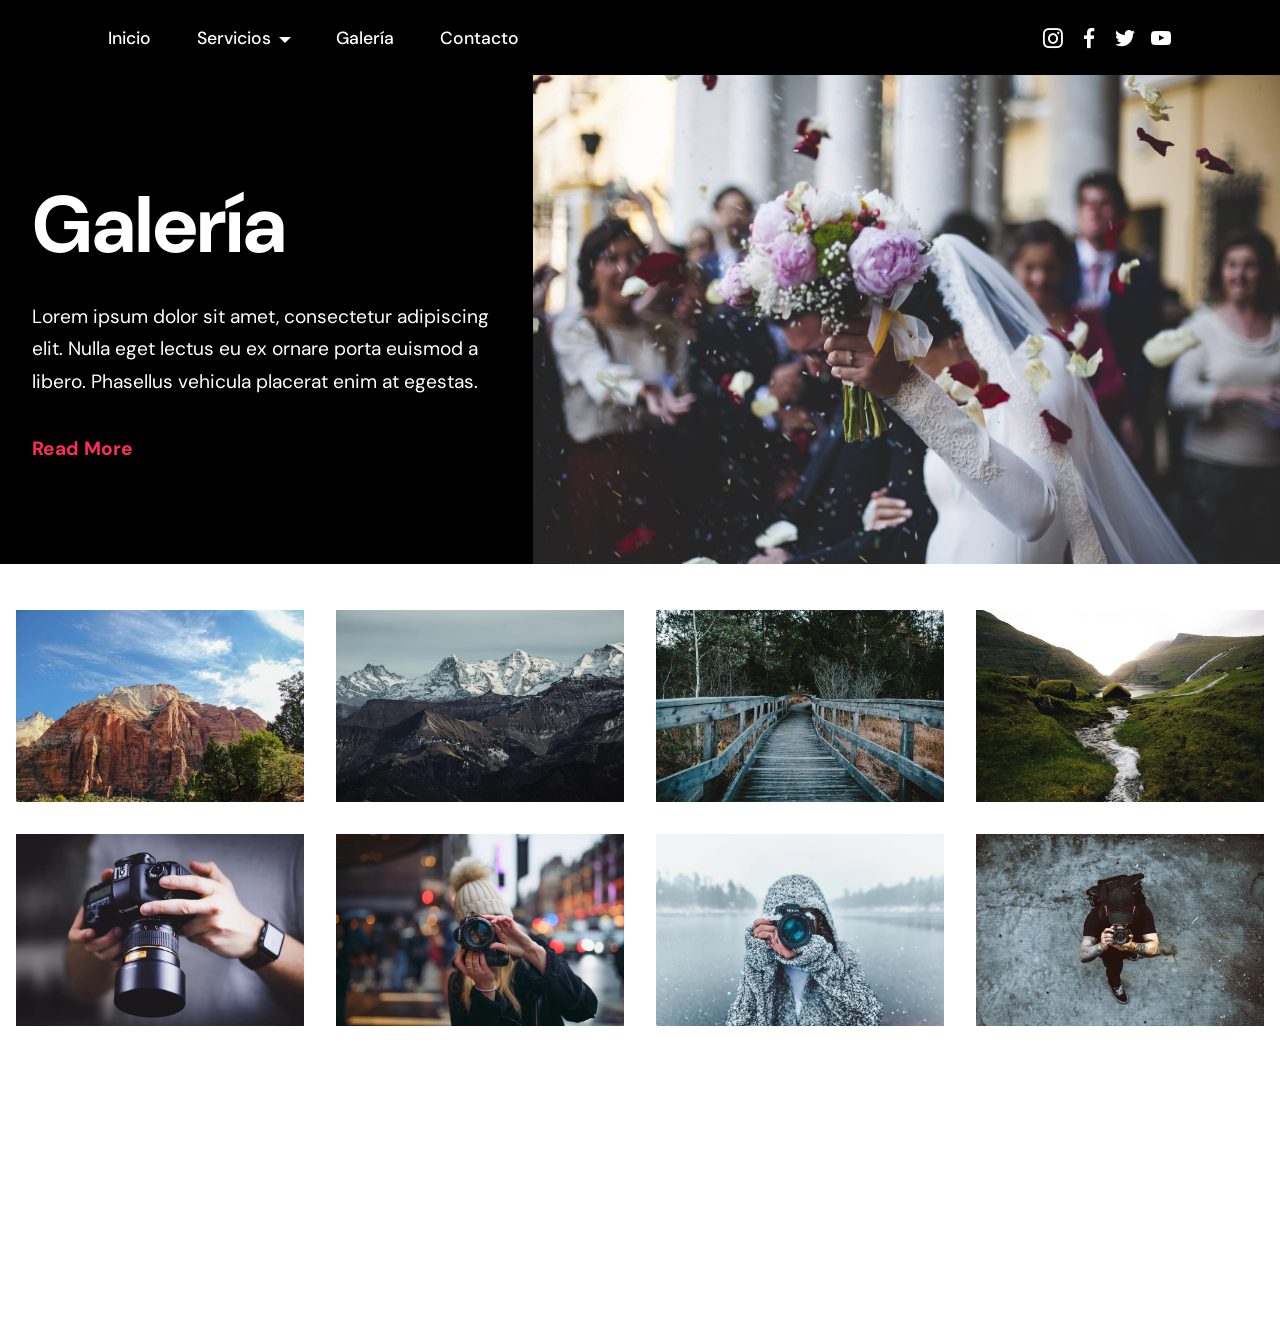
==== galeria.html @ 3fdcf2b9 "Add files via upload" ====
<!DOCTYPE html>
<html  >
<head>
  
  <meta charset="UTF-8">
  <meta http-equiv="X-UA-Compatible" content="IE=edge">
  
  <meta name="twitter:card" content="summary_large_image"/>
  <meta name="twitter:image:src" content="">
  <meta property="og:image" content="">
  <meta name="twitter:title" content="Galería">
  <meta name="viewport" content="width=device-width, initial-scale=1, minimum-scale=1">
  <link rel="shortcut icon" href="assets/images/logo-github-128x128-1.png" type="image/x-icon">
  <meta name="description" content="">
  
  
  <title>Galería</title>
  <link rel="stylesheet" href="assets/web/assets/mobirise-icons/mobirise-icons.css">
  <link rel="stylesheet" href="assets/tether/tether.min.css">
  <link rel="stylesheet" href="assets/bootstrap/css/bootstrap.min.css">
  <link rel="stylesheet" href="assets/bootstrap/css/bootstrap-grid.min.css">
  <link rel="stylesheet" href="assets/bootstrap/css/bootstrap-reboot.min.css">
  <link rel="stylesheet" href="assets/popup-overlay-plugin/style.css">
    <link rel="stylesheet" href="assets/dropdown/css/style.css">
  <link rel="stylesheet" href="assets/socicon/css/styles.css">
  <link rel="stylesheet" href="assets/theme/css/style.css">
  <link rel="stylesheet" href="assets/gallery/style.css">
  <link rel="preload" href="https://fonts.googleapis.com/css?family=DM+Sans:400,400i,500,500i,700,700i&display=swap" as="style" onload="this.onload=null;this.rel='stylesheet'">
  <noscript><link rel="stylesheet" href="https://fonts.googleapis.com/css?family=DM+Sans:400,400i,500,500i,700,700i&display=swap"></noscript>
  <link rel="preload" as="style" href="assets/mobirise/css/mbr-additional.css"><link rel="stylesheet" href="assets/mobirise/css/mbr-additional.css" type="text/css">
  
  
  
  
</head>
<body>
  
  <section class="menu cid-ttIiZazBqh" once="menu" id="menu1-h">

    


    <nav class="navbar navbar-dropdown navbar-fixed-top navbar-expand-lg">

        <div class="container">
            <div class="navbar-brand">
                
                
            </div>
            <button class="navbar-toggler" type="button" data-toggle="collapse" data-target="#navbarSupportedContent" aria-controls="navbarNavAltMarkup" aria-expanded="false" aria-label="Toggle navigation">
                <div class="hamburger">
                    <span></span>
                    <span></span>
                    <span></span>
                    <span></span>
                </div>
            </button>
            <div class="collapse navbar-collapse" id="navbarSupportedContent">
                <ul class="navbar-nav nav-dropdown nav-right navbar-nav-top-padding" data-app-modern-menu="true"><li class="nav-item">
                        <a class="nav-link link text-white text-primary display-4" href="index.html#header2-0">Inicio</a>
                    </li>
                    <li class="nav-item dropdown"><a class="nav-link link dropdown-toggle text-white display-4" href="#" aria-expanded="false" data-toggle="dropdown-submenu">Servicios</a>
                        <div class="dropdown-menu"><a class="dropdown-item text-white text-primary display-4" href="servicios-matrimonios.html" aria-expanded="false">Matrimonios</a><a class="text-white dropdown-item text-primary display-4" href="servicios-matrimonios.html" aria-expanded="false">Banquetería</a><a class="text-white dropdown-item text-primary display-4" href="servicios-matrimonios.html" aria-expanded="false">Música</a></div>
                    </li>
                    <li class="nav-item"><a class="nav-link link text-white text-primary display-4" href="galeria.html#info3-k">Galería</a></li>


                    
                    
                    <li class="nav-item"><a class="nav-link link text-white text-primary display-4" href="index.html#form2-7">Contacto</a></li></ul>
                <div class="icons-menu">
                    <a href="#">
                        <span class="p-2 mbr-iconfont socicon-instagram socicon"></span>
                    </a>
                    <a href="#">
                        <span class="p-2 mbr-iconfont socicon-facebook socicon"></span>
                    </a>
                    <a href="#">
                        <span class="p-2 mbr-iconfont socicon-twitter socicon"></span>
                    </a>
                    <a href="#">
                        <span class="p-2 mbr-iconfont socicon-youtube socicon"></span>
                    </a>
                    
                    
                </div>
                
            </div>
        </div>
    </nav>

</section>

<section class="content1 cid-ttIiZa4YB7" id="content1-f">

    

    

    <div class="container-fluid">
        <div class="row">

            <div class="col-md-12 col-lg-5 m-auto">
                <div class="media-content">
                    
                    <h1 class="mbr-section-title align-left mbr-bold mbr-white pb-3 mbr-fonts-style display-2">Galería</h1>


                    <p class="mbr-text align-left mbr-white pb-4 mbr-fonts-style display-7">Lorem ipsum
                        dolor sit amet, consectetur adipiscing elit. Nulla eget lectus eu ex ornare porta euismod a
                        libero. Phasellus vehicula placerat enim at egestas.&nbsp;</p>
                    <h3 class="link mbr-semibold align-left mbr-white mbr-light mbr-fonts-style display-7"><a href="#" class="text-primary"><strong>Read More</strong></a></h3>

                </div>
            </div>

            <div class="col-md-12 col-lg-7">
                <div class="mbr-figure">
                    <img src="assets/images/mbr-1920x1257.jpg" alt="">
                </div>
            </div>

        </div>
    </div>

</section>

<section class="mbr-gallery mbr-slider-carousel image02 photom4_image02 cid-ttIjGZjTXA" id="image02-j">

    

    <div>
        <div><!-- Filter --><!-- Gallery --><div class="mbr-gallery-row"><div class="mbr-gallery-layout-default"><div><div><div class="mbr-gallery-item mbr-gallery-item--p2" data-video-url="false" data-tags="Increíble"><div href="#lb-image02-j" data-slide-to="0" data-bs-slide-to="0" data-toggle="modal" data-bs-toggle="modal"><img src="assets/images/gallery00.jpg" alt="" title=""><span class="icon-focus"></span></div></div><div class="mbr-gallery-item mbr-gallery-item--p2" data-video-url="false" data-tags="Responsive"><div href="#lb-image02-j" data-slide-to="1" data-bs-slide-to="1" data-toggle="modal" data-bs-toggle="modal"><img src="assets/images/gallery01.jpg" alt="" title=""><span class="icon-focus"></span></div></div><div class="mbr-gallery-item mbr-gallery-item--p2" data-video-url="false" data-tags="Creativa"><div href="#lb-image02-j" data-slide-to="2" data-bs-slide-to="2" data-toggle="modal" data-bs-toggle="modal"><img src="assets/images/gallery02.jpg" alt="" title=""><span class="icon-focus"></span></div></div><div class="mbr-gallery-item mbr-gallery-item--p2" data-video-url="false" data-tags="Animada"><div href="#lb-image02-j" data-slide-to="3" data-bs-slide-to="3" data-toggle="modal" data-bs-toggle="modal"><img src="assets/images/gallery03.jpg" alt="" title=""><span class="icon-focus"></span></div></div><div class="mbr-gallery-item mbr-gallery-item--p2" data-video-url="false" data-tags="Increíble"><div href="#lb-image02-j" data-slide-to="4" data-bs-slide-to="4" data-toggle="modal" data-bs-toggle="modal"><img src="assets/images/gallery04.jpg" alt="" title=""><span class="icon-focus"></span></div></div><div class="mbr-gallery-item mbr-gallery-item--p2" data-video-url="false" data-tags="Increíble"><div href="#lb-image02-j" data-slide-to="5" data-bs-slide-to="5" data-toggle="modal" data-bs-toggle="modal"><img src="assets/images/gallery05.jpg" alt="" title=""><span class="icon-focus"></span></div></div><div class="mbr-gallery-item mbr-gallery-item--p2" data-video-url="false" data-tags="Responsive"><div href="#lb-image02-j" data-slide-to="6" data-bs-slide-to="6" data-toggle="modal" data-bs-toggle="modal"><img src="assets/images/gallery06.jpg" alt="" title=""><span class="icon-focus"></span></div></div><div class="mbr-gallery-item mbr-gallery-item--p2" data-video-url="false" data-tags="Animada"><div href="#lb-image02-j" data-slide-to="7" data-bs-slide-to="7" data-toggle="modal" data-bs-toggle="modal"><img src="assets/images/gallery07.jpg" alt="" title=""><span class="icon-focus"></span></div></div></div></div><div class="clearfix"></div></div></div><!-- Lightbox --><div data-app-prevent-settings="" class="mbr-slider modal fade carousel slide" tabindex="-1" data-keyboard="true" data-bs-keyboard="true" data-interval="false" data-bs-interval="false" id="lb-image02-j"><div class="modal-dialog"><div class="modal-content"><div class="modal-body"><div class="carousel-inner"><div class="carousel-item active"><img src="assets/images/gallery00.jpg" alt="" title=""></div><div class="carousel-item"><img src="assets/images/gallery01.jpg" alt="" title=""></div><div class="carousel-item"><img src="assets/images/gallery02.jpg" alt="" title=""></div><div class="carousel-item"><img src="assets/images/gallery03.jpg" alt="" title=""></div><div class="carousel-item"><img src="assets/images/gallery04.jpg" alt="" title=""></div><div class="carousel-item"><img src="assets/images/gallery05.jpg" alt="" title=""></div><div class="carousel-item"><img src="assets/images/gallery06.jpg" alt="" title=""></div><div class="carousel-item"><img src="assets/images/gallery07.jpg" alt="" title=""></div></div><a class="carousel-control carousel-control-prev" role="button" data-slide="prev" data-bs-slide="prev" href="#lb-image02-j"><span class="mbri-left mbr-iconfont" aria-hidden="true"></span><span class="sr-only visually-hidden">Previous</span></a><a class="carousel-control carousel-control-next" role="button" data-slide="next" data-bs-slide="next" href="#lb-image02-j"><span class="mbri-right mbr-iconfont" aria-hidden="true"></span><span class="sr-only visually-hidden">Next</span></a><a class="close" href="#" role="button" data-dismiss="modal" data-bs-dismiss="modal"><span class="sr-only visually-hidden">Close</span></a></div></div></div></div></div>
    </div>

</section>

<section once="footers" class="cid-ttIiZaVmkj mbr-reveal" id="footer1-i">

    

    

    <div class="container">
        <div class="media-container-row align-center mbr-white">
            <div class="row title-row">

                <h1 class="mbr-section-title align-center mbr-bold pb-1 mbr-fonts-style display-5"></h1>

            </div>

            <div class="row social-row">
                <div class="social-list align-right pb-2">
                    
                    
                    
                    
                    
                    
                <div class="soc-item">
                        <a href="#">
                            <span class="mbr-iconfont mbr-iconfont-social socicon-instagram socicon"></span>
                        </a>
                    </div><div class="soc-item">
                        <a href="#">
                            <span class="mbr-iconfont mbr-iconfont-social socicon-facebook socicon"></span>
                        </a>
                    </div><div class="soc-item">
                        <a href="#">
                            <span class="mbr-iconfont mbr-iconfont-social socicon-twitter socicon"></span>
                        </a>
                    </div><div class="soc-item">
                        <a href="#">
                            <span class="mbr-iconfont mbr-iconfont-social socicon-youtube socicon"></span>
                        </a>
                    </div></div>
            </div>
            

            <div class="row row-copirayt">
                <p class="mbr-text mb-0 mbr-fonts-style mbr-white align-center display-4">
                    © Copyright 2025 Manuel Sagredo - All Rights Reserved
                </p>
            </div>
        </div>
    </div>
</section>


<script src="assets/web/assets/jquery/jquery.min.js"></script>
  <script src="assets/popper/popper.min.js"></script>
  <script src="assets/tether/tether.min.js"></script>
  <script src="assets/bootstrap/js/bootstrap.min.js"></script>
  <script src="assets/smoothscroll/smooth-scroll.js"></script>
      <script src="assets/masonry/masonry.pkgd.min.js"></script>
  <script src="assets/imagesloaded/imagesloaded.pkgd.min.js"></script>
  <script src="assets/bootstrapcarouselswipe/bootstrap-carousel-swipe.js"></script>
  <script src="assets/vimeoplayer/jquery.mb.vimeo_player.js"></script>
  <script src="assets/dropdown/js/nav-dropdown.js"></script>
  <script src="assets/dropdown/js/navbar-dropdown.js"></script>
  <script src="assets/touchswipe/jquery.touch-swipe.min.js"></script>
  <script src="assets/theme/js/script.js"></script>
  <script src="assets/gallery/player.min.js"></script>
  <script src="assets/gallery/script.js"></script>
  <script src="assets/slidervideo/script.js"></script>
  
  
  
</body>
</html>
---- assets/web/assets/mobirise-icons/mobirise-icons.css ----
@font-face {
  font-family: 'MobiriseIcons';
  src:  url('mobirise-icons.eot?spat4u');
  src:  url('mobirise-icons.eot?spat4u#iefix') format('embedded-opentype'),
    url('mobirise-icons.ttf?spat4u') format('truetype'),
    url('mobirise-icons.woff?spat4u') format('woff'),
    url('mobirise-icons.svg?spat4u#MobiriseIcons') format('svg');
  font-weight: normal;
  font-style: normal;
  font-display: swap;
}

[class^="mbri-"], [class*=" mbri-"] {
  /* use !important to prevent issues with browser extensions that change fonts */
  font-family: MobiriseIcons !important;
  speak: none;
  font-style: normal;
  font-weight: normal;
  font-variant: normal;
  text-transform: none;
  line-height: 1;

  /* Better Font Rendering =========== */
  -webkit-font-smoothing: antialiased;
  -moz-osx-font-smoothing: grayscale;
}

.mbri-add-submenu:before {
  content: "\e900";
}
.mbri-alert:before {
  content: "\e901";
}
.mbri-align-center:before {
  content: "\e902";
}
.mbri-align-justify:before {
  content: "\e903";
}
.mbri-align-left:before {
  content: "\e904";
}
.mbri-align-right:before {
  content: "\e905";
}
.mbri-android:before {
  content: "\e906";
}
.mbri-apple:before {
  content: "\e907";
}
.mbri-arrow-down:before {
  content: "\e908";
}
.mbri-arrow-next:before {
  content: "\e909";
}
.mbri-arrow-prev:before {
  content: "\e90a";
}
.mbri-arrow-up:before {
  content: "\e90b";
}
.mbri-bold:before {
  content: "\e90c";
}
.mbri-bookmark:before {
  content: "\e90d";
}
.mbri-bootstrap:before {
  content: "\e90e";
}
.mbri-briefcase:before {
  content: "\e90f";
}
.mbri-browse:before {
  content: "\e910";
}
.mbri-bulleted-list:before {
  content: "\e911";
}
.mbri-calendar:before {
  content: "\e912";
}
.mbri-camera:before {
  content: "\e913";
}
.mbri-cart-add:before {
  content: "\e914";
}
.mbri-cart-full:before {
  content: "\e915";
}
.mbri-cash:before {
  content: "\e916";
}
.mbri-change-style:before {
  content: "\e917";
}
.mbri-chat:before {
  content: "\e918";
}
.mbri-clock:before {
  content: "\e919";
}
.mbri-close:before {
  content: "\e91a";
}
.mbri-cloud:before {
  content: "\e91b";
}
.mbri-code:before {
  content: "\e91c";
}
.mbri-contact-form:before {
  content: "\e91d";
}
.mbri-credit-card:before {
  content: "\e91e";
}
.mbri-cursor-click:before {
  content: "\e91f";
}
.mbri-cust-feedback:before {
  content: "\e920";
}
.mbri-database:before {
  content: "\e921";
}
.mbri-delivery:before {
  content: "\e922";
}
.mbri-desktop:before {
  content: "\e923";
}
.mbri-devices:before {
  content: "\e924";
}
.mbri-down:before {
  content: "\e925";
}
.mbri-download:before {
  content: "\e989";
}
.mbri-drag-n-drop:before {
  content: "\e927";
}
.mbri-drag-n-drop2:before {
  content: "\e928";
}
.mbri-edit:before {
  content: "\e929";
}
.mbri-edit2:before {
  content: "\e92a";
}
.mbri-error:before {
  content: "\e92b";
}
.mbri-extension:before {
  content: "\e92c";
}
.mbri-features:before {
  content: "\e92d";
}
.mbri-file:before {
  content: "\e92e";
}
.mbri-flag:before {
  content: "\e92f";
}
.mbri-folder:before {
  content: "\e930";
}
.mbri-gift:before {
  content: "\e931";
}
.mbri-github:before {
  content: "\e932";
}
.mbri-globe:before {
  content: "\e933";
}
.mbri-globe-2:before {
  content: "\e934";
}
.mbri-growing-chart:before {
  content: "\e935";
}
.mbri-hearth:before {
  content: "\e936";
}
.mbri-help:before {
  content: "\e937";
}
.mbri-home:before {
  content: "\e938";
}
.mbri-hot-cup:before {
  content: "\e939";
}
.mbri-idea:before {
  content: "\e93a";
}
.mbri-image-gallery:before {
  content: "\e93b";
}
.mbri-image-slider:before {
  content: "\e93c";
}
.mbri-info:before {
  content: "\e93d";
}
.mbri-italic:before {
  content: "\e93e";
}
.mbri-key:before {
  content: "\e93f";
}
.mbri-laptop:before {
  content: "\e940";
}
.mbri-layers:before {
  content: "\e941";
}
.mbri-left-right:before {
  content: "\e942";
}
.mbri-left:before {
  content: "\e943";
}
.mbri-letter:before {
  content: "\e944";
}
.mbri-like:before {
  content: "\e945";
}
.mbri-link:before {
  content: "\e946";
}
.mbri-lock:before {
  content: "\e947";
}
.mbri-login:before {
  content: "\e948";
}
.mbri-logout:before {
  content: "\e949";
}
.mbri-magic-stick:before {
  content: "\e94a";
}
.mbri-map-pin:before {
  content: "\e94b";
}
.mbri-menu:before {
  content: "\e94c";
}
.mbri-mobile:before {
  content: "\e94d";
}
.mbri-mobile2:before {
  content: "\e94e";
}
.mbri-mobirise:before {
  content: "\e94f";
}
.mbri-more-horizontal:before {
  content: "\e950";
}
.mbri-more-vertical:before {
  content: "\e951";
}
.mbri-music:before {
  content: "\e952";
}
.mbri-new-file:before {
  content: "\e953";
}
.mbri-numbered-list:before {
  content: "\e954";
}
.mbri-opened-folder:before {
  content: "\e955";
}
.mbri-pages:before {
  content: "\e956";
}
.mbri-paper-plane:before {
  content: "\e957";
}
.mbri-paperclip:before {
  content: "\e958";
}
.mbri-photo:before {
  content: "\e959";
}
.mbri-photos:before {
  content: "\e95a";
}
.mbri-pin:before {
  content: "\e95b";
}
.mbri-play:before {
  content: "\e95c";
}
.mbri-plus:before {
  content: "\e95d";
}
.mbri-preview:before {
  content: "\e95e";
}
.mbri-print:before {
  content: "\e95f";
}
.mbri-protect:before {
  content: "\e960";
}
.mbri-question:before {
  content: "\e961";
}
.mbri-quote-left:before {
  content: "\e962";
}
.mbri-quote-right:before {
  content: "\e963";
}
.mbri-refresh:before {
  content: "\e964";
}
.mbri-responsive:before {
  content: "\e965";
}
.mbri-right:before {
  content: "\e966";
}
.mbri-rocket:before {
  content: "\e967";
}
.mbri-sad-face:before {
  content: "\e968";
}
.mbri-sale:before {
  content: "\e969";
}
.mbri-save:before {
  content: "\e96a";
}
.mbri-search:before {
  content: "\e96b";
}
.mbri-setting:before {
  content: "\e96c";
}
.mbri-setting2:before {
  content: "\e96d";
}
.mbri-setting3:before {
  content: "\e96e";
}
.mbri-share:before {
  content: "\e96f";
}
.mbri-shopping-bag:before {
  content: "\e970";
}
.mbri-shopping-basket:before {
  content: "\e971";
}
.mbri-shopping-cart:before {
  content: "\e972";
}
.mbri-sites:before {
  content: "\e973";
}
.mbri-smile-face:before {
  content: "\e974";
}
.mbri-speed:before {
  content: "\e975";
}
.mbri-star:before {
  content: "\e976";
}
.mbri-success:before {
  content: "\e977";
}
.mbri-sun:before {
  content: "\e978";
}
.mbri-sun2:before {
  content: "\e979";
}
.mbri-tablet:before {
  content: "\e97a";
}
.mbri-tablet-vertical:before {
  content: "\e97b";
}
.mbri-target:before {
  content: "\e97c";
}
.mbri-timer:before {
  content: "\e97d";
}
.mbri-to-ftp:before {
  content: "\e97e";
}
.mbri-to-local-drive:before {
  content: "\e97f";
}
.mbri-touch-swipe:before {
  content: "\e980";
}
.mbri-touch:before {
  content: "\e981";
}
.mbri-trash:before {
  content: "\e982";
}
.mbri-underline:before {
  content: "\e983";
}
.mbri-unlink:before {
  content: "\e984";
}
.mbri-unlock:before {
  content: "\e985";
}
.mbri-up-down:before {
  content: "\e986";
}
.mbri-up:before {
  content: "\e987";
}
.mbri-update:before {
  content: "\e988";
}
.mbri-upload:before {
 content: "\e926"; 
}
.mbri-user:before {
  content: "\e98a";
}
.mbri-user2:before {
  content: "\e98b";
}
.mbri-users:before {
  content: "\e98c";
}
.mbri-video:before {
  content: "\e98d";
}
.mbri-video-play:before {
  content: "\e98e";
}
.mbri-watch:before {
  content: "\e98f";
}
.mbri-website-theme:before {
  content: "\e990";
}
.mbri-wifi:before {
  content: "\e991";
}
.mbri-windows:before {
  content: "\e992";
}
.mbri-zoom-out:before {
  content: "\e993";
}
.mbri-redo:before {
  content: "\e994";
}
.mbri-undo:before {
  content: "\e995";
}
---- assets/popup-overlay-plugin/style.css ----
html.is-builder .modal-backdrop.show {
    display: none !important;
}
---- assets/dropdown/css/style.css ----
.navbar-dropdown {
  left: 0;
  padding: 0;
  position: absolute;
  right: 0;
  top: 0;
  transition: all 0.45s ease;
  z-index: 1030;
  background: #282828; }
  .navbar-dropdown .navbar-logo {
    margin-right: 0.8rem;
    transition: margin 0.3s ease-in-out;
    vertical-align: middle; }
    .navbar-dropdown .navbar-logo img {
      height: 3.125rem;
      transition: all 0.3s ease-in-out; }
    .navbar-dropdown .navbar-logo.mbr-iconfont {
      font-size: 3.125rem;
      line-height: 3.125rem; }
  .navbar-dropdown .navbar-caption {
    font-weight: 700;
    white-space: normal;
    vertical-align: -4px;
    line-height: 3.125rem !important; }
    .navbar-dropdown .navbar-caption, .navbar-dropdown .navbar-caption:hover {
      color: inherit;
      text-decoration: none; }
  .navbar-dropdown .mbr-iconfont + .navbar-caption {
    vertical-align: -1px; }
  .navbar-dropdown.navbar-fixed-top {
    position: fixed; }
  .navbar-dropdown .navbar-brand span {
    vertical-align: -4px; }
  .navbar-dropdown.bg-color.transparent {
    background: none; }
  .navbar-dropdown.navbar-short .navbar-brand {
    padding: 0.625rem 0; }
    .navbar-dropdown.navbar-short .navbar-brand span {
      vertical-align: -1px; }
  .navbar-dropdown.navbar-short .navbar-caption {
    line-height: 2.375rem !important;
    vertical-align: -2px; }
  .navbar-dropdown.navbar-short .navbar-logo {
    margin-right: 0.5rem; }
    .navbar-dropdown.navbar-short .navbar-logo img {
      height: 2.375rem; }
    .navbar-dropdown.navbar-short .navbar-logo.mbr-iconfont {
      font-size: 2.375rem;
      line-height: 2.375rem; }
  .navbar-dropdown.navbar-short .mbr-table-cell {
    height: 3.625rem; }
  .navbar-dropdown .navbar-close {
    left: 0.6875rem;
    position: fixed;
    top: 0.75rem;
    z-index: 1000; }
  .navbar-dropdown .hamburger-icon {
    content: "";
    display: inline-block;
    vertical-align: middle;
    width: 16px;
    -webkit-box-shadow: 0 -6px 0 1px #282828,0 0 0 1px #282828,0 6px 0 1px #282828;
    -moz-box-shadow: 0 -6px 0 1px #282828,0 0 0 1px #282828,0 6px 0 1px #282828;
    box-shadow: 0 -6px 0 1px #282828,0 0 0 1px #282828,0 6px 0 1px #282828; }

.dropdown-menu .dropdown-toggle[data-toggle="dropdown-submenu"]::after {
  border-bottom: 0.35em solid transparent;
  border-left: 0.35em solid;
  border-right: 0;
  border-top: 0.35em solid transparent;
  margin-left: 0.3rem; }

.dropdown-menu .dropdown-item:focus {
  outline: 0; }

.nav-dropdown {
  font-size: 0.75rem;
  font-weight: 500;
  height: auto !important; }
  .nav-dropdown .nav-btn {
    padding-left: 1rem; }
  .nav-dropdown .link {
    margin: .667em 1.667em;
    font-weight: 500;
    padding: 0;
    transition: color .2s ease-in-out; }
    .nav-dropdown .link.dropdown-toggle {
      margin-right: 2.583em; }
      .nav-dropdown .link.dropdown-toggle::after {
        margin-left: .25rem;
        border-top: 0.35em solid;
        border-right: 0.35em solid transparent;
        border-left: 0.35em solid transparent;
        border-bottom: 0; }
      .nav-dropdown .link.dropdown-toggle[aria-expanded="true"] {
        margin: 0;
        padding: 0.667em 3.263em  0.667em 1.667em; }
  .nav-dropdown .link::after,
  .nav-dropdown .dropdown-item::after {
    color: inherit; }
  .nav-dropdown .btn {
    font-size: 0.75rem;
    font-weight: 700;
    letter-spacing: 0;
    margin-bottom: 0;
    padding-left: 1.25rem;
    padding-right: 1.25rem; }
  .nav-dropdown .dropdown-menu {
    border-radius: 0;
    border: 0;
    left: 0;
    margin: 0;
    padding-bottom: 1.25rem;
    padding-top: 1.25rem;
    position: relative; }
  .nav-dropdown .dropdown-submenu {
    margin-left: 0.125rem;
    top: 0; }
  .nav-dropdown .dropdown-item {
    font-weight: 500;
    line-height: 2;
    padding: 0.3846em 4.615em 0.3846em 1.5385em;
    position: relative;
    transition: color .2s ease-in-out, background-color .2s ease-in-out; }
    .nav-dropdown .dropdown-item::after {
      margin-top: -0.3077em;
      position: absolute;
      right: 1.1538em;
      top: 50%; }
    .nav-dropdown .dropdown-item:focus, .nav-dropdown .dropdown-item:hover {
      background: none; }

@media (max-width: 767px) {
  .nav-dropdown.navbar-toggleable-sm {
    bottom: 0;
    display: none;
    left: 0;
    overflow-x: hidden;
    position: fixed;
    top: 0;
    transform: translateX(-100%);
    -ms-transform: translateX(-100%);
    -webkit-transform: translateX(-100%);
    width: 18.75rem;
    z-index: 999; } }
.nav-dropdown.navbar-toggleable-xl {
  bottom: 0;
  display: none;
  left: 0;
  overflow-x: hidden;
  position: fixed;
  top: 0;
  transform: translateX(-100%);
  -ms-transform: translateX(-100%);
  -webkit-transform: translateX(-100%);
  width: 18.75rem;
  z-index: 999; }

.nav-dropdown-sm {
  display: block !important;
  overflow-x: hidden;
  overflow: auto;
  padding-top: 3.875rem; }
  .nav-dropdown-sm::after {
    content: "";
    display: block;
    height: 3rem;
    width: 100%; }
  .nav-dropdown-sm.collapse.in ~ .navbar-close {
    display: block !important; }
  .nav-dropdown-sm.collapsing, .nav-dropdown-sm.collapse.in {
    transform: translateX(0);
    -ms-transform: translateX(0);
    -webkit-transform: translateX(0);
    transition: all 0.25s ease-out;
    -webkit-transition: all 0.25s ease-out;
    background: #282828; }
  .nav-dropdown-sm.collapsing[aria-expanded="false"] {
    transform: translateX(-100%);
    -ms-transform: translateX(-100%);
    -webkit-transform: translateX(-100%); }
  .nav-dropdown-sm .nav-item {
    display: block;
    margin-left: 0 !important;
    padding-left: 0; }
  .nav-dropdown-sm .link,
  .nav-dropdown-sm .dropdown-item {
    border-top: 1px dotted rgba(255, 255, 255, 0.1);
    font-size: 0.8125rem;
    line-height: 1.6;
    margin: 0 !important;
    padding: 0.875rem 2.4rem 0.875rem 1.5625rem !important;
    position: relative;
    white-space: normal; }
    .nav-dropdown-sm .link:focus, .nav-dropdown-sm .link:hover,
    .nav-dropdown-sm .dropdown-item:focus,
    .nav-dropdown-sm .dropdown-item:hover {
      background: rgba(0, 0, 0, 0.2) !important;
      color: #c0a375; }
  .nav-dropdown-sm .nav-btn {
    position: relative;
    padding: 1.5625rem 1.5625rem 0 1.5625rem; }
    .nav-dropdown-sm .nav-btn::before {
      border-top: 1px dotted rgba(255, 255, 255, 0.1);
      content: "";
      left: 0;
      position: absolute;
      top: 0;
      width: 100%; }
    .nav-dropdown-sm .nav-btn + .nav-btn {
      padding-top: 0.625rem; }
      .nav-dropdown-sm .nav-btn + .nav-btn::before {
        display: none; }
  .nav-dropdown-sm .btn {
    padding: 0.625rem 0; }
  .nav-dropdown-sm .dropdown-toggle[data-toggle="dropdown-submenu"]::after {
    margin-left: .25rem;
    border-top: 0.35em solid;
    border-right: 0.35em solid transparent;
    border-left: 0.35em solid transparent;
    border-bottom: 0; }
  .nav-dropdown-sm .dropdown-toggle[data-toggle="dropdown-submenu"][aria-expanded="true"]::after {
    border-top: 0;
    border-right: 0.35em solid transparent;
    border-left: 0.35em solid transparent;
    border-bottom: 0.35em solid; }
  .nav-dropdown-sm .dropdown-menu {
    margin: 0;
    padding: 0;
    position: relative;
    top: 0;
    left: 0;
    width: 100%;
    border: 0;
    float: none;
    border-radius: 0;
    background: none; }
  .nav-dropdown-sm .dropdown-submenu {
    left: 100%;
    margin-left: 0.125rem;
    margin-top: -1.25rem;
    top: 0; }

.navbar-toggleable-sm .nav-dropdown .dropdown-menu {
  position: absolute; }

.navbar-toggleable-sm .nav-dropdown .dropdown-submenu {
  left: 100%;
  margin-left: 0.125rem;
  margin-top: -1.25rem;
  top: 0; }

.navbar-toggleable-sm.opened .nav-dropdown .dropdown-menu {
  position: relative; }

.navbar-toggleable-sm.opened .nav-dropdown .dropdown-submenu {
  left: 0;
  margin-left: 00rem;
  margin-top: 0rem;
  top: 0; }

.is-builder .nav-dropdown.collapsing {
  transition: none !important; }

/*# sourceMappingURL=style.css.map */
---- assets/socicon/css/styles.css ----
@charset "UTF-8";

@font-face {
  font-family: 'Socicon';
  src:  url('../fonts/socicon.eot');
  src:  url('../fonts/socicon.eot?#iefix') format('embedded-opentype'),
    url('../fonts/socicon.woff2') format('woff2'),
    url('../fonts/socicon.ttf') format('truetype'),
    url('../fonts/socicon.woff') format('woff'),
    url('../fonts/socicon.svg#socicon') format('svg');
  font-weight: normal;
  font-style: normal;
}

[data-icon]:before {
  font-family: "socicon" !important;
  content: attr(data-icon);
  font-style: normal !important;
  font-weight: normal !important;
  font-variant: normal !important;
  text-transform: none !important;
  speak: none;
  line-height: 1;
  -webkit-font-smoothing: antialiased;
  -moz-osx-font-smoothing: grayscale;
}

[class^="socicon-"], [class*=" socicon-"] {
  /* use !important to prevent issues with browser extensions that change fonts */
  font-family: 'Socicon' !important;
  speak: none;
  font-style: normal;
  font-weight: normal;
  font-variant: normal;
  text-transform: none;
  line-height: 1;

  /* Better Font Rendering =========== */
  -webkit-font-smoothing: antialiased;
  -moz-osx-font-smoothing: grayscale;
}

.socicon-eitaa:before {
  content: "\e97c";
}
.socicon-soroush:before {
  content: "\e97d";
}
.socicon-bale:before {
  content: "\e97e";
}
.socicon-zazzle:before {
  content: "\e97b";
}
.socicon-society6:before {
  content: "\e97a";
}
.socicon-redbubble:before {
  content: "\e979";
}
.socicon-avvo:before {
  content: "\e978";
}
.socicon-stitcher:before {
  content: "\e977";
}
.socicon-googlehangouts:before {
  content: "\e974";
}
.socicon-dlive:before {
  content: "\e975";
}
.socicon-vsco:before {
  content: "\e976";
}
.socicon-flipboard:before {
  content: "\e973";
}
.socicon-ubuntu:before {
  content: "\e958";
}
.socicon-artstation:before {
  content: "\e959";
}
.socicon-invision:before {
  content: "\e95a";
}
.socicon-torial:before {
  content: "\e95b";
}
.socicon-collectorz:before {
  content: "\e95c";
}
.socicon-seenthis:before {
  content: "\e95d";
}
.socicon-googleplaymusic:before {
  content: "\e95e";
}
.socicon-debian:before {
  content: "\e95f";
}
.socicon-filmfreeway:before {
  content: "\e960";
}
.socicon-gnome:before {
  content: "\e961";
}
.socicon-itchio:before {
  content: "\e962";
}
.socicon-jamendo:before {
  content: "\e963";
}
.socicon-mix:before {
  content: "\e964";
}
.socicon-sharepoint:before {
  content: "\e965";
}
.socicon-tinder:before {
  content: "\e966";
}
.socicon-windguru:before {
  content: "\e967";
}
.socicon-cdbaby:before {
  content: "\e968";
}
.socicon-elementaryos:before {
  content: "\e969";
}
.socicon-stage32:before {
  content: "\e96a";
}
.socicon-tiktok:before {
  content: "\e96b";
}
.socicon-gitter:before {
  content: "\e96c";
}
.socicon-letterboxd:before {
  content: "\e96d";
}
.socicon-threema:before {
  content: "\e96e";
}
.socicon-splice:before {
  content: "\e96f";
}
.socicon-metapop:before {
  content: "\e970";
}
.socicon-naver:before {
  content: "\e971";
}
.socicon-remote:before {
  content: "\e972";
}
.socicon-internet:before {
  content: "\e957";
}
.socicon-moddb:before {
  content: "\e94b";
}
.socicon-indiedb:before {
  content: "\e94c";
}
.socicon-traxsource:before {
  content: "\e94d";
}
.socicon-gamefor:before {
  content: "\e94e";
}
.socicon-pixiv:before {
  content: "\e94f";
}
.socicon-myanimelist:before {
  content: "\e950";
}
.socicon-blackberry:before {
  content: "\e951";
}
.socicon-wickr:before {
  content: "\e952";
}
.socicon-spip:before {
  content: "\e953";
}
.socicon-napster:before {
  content: "\e954";
}
.socicon-beatport:before {
  content: "\e955";
}
.socicon-hackerone:before {
  content: "\e956";
}
.socicon-hackernews:before {
  content: "\e946";
}
.socicon-smashwords:before {
  content: "\e947";
}
.socicon-kobo:before {
  content: "\e948";
}
.socicon-bookbub:before {
  content: "\e949";
}
.socicon-mailru:before {
  content: "\e94a";
}
.socicon-gitlab:before {
  content: "\e945";
}
.socicon-instructables:before {
  content: "\e944";
}
.socicon-portfolio:before {
  content: "\e943";
}
.socicon-codered:before {
  content: "\e940";
}
.socicon-origin:before {
  content: "\e941";
}
.socicon-nextdoor:before {
  content: "\e942";
}
.socicon-udemy:before {
  content: "\e93f";
}
.socicon-livemaster:before {
  content: "\e93e";
}
.socicon-crunchbase:before {
  content: "\e93b";
}
.socicon-homefy:before {
  content: "\e93c";
}
.socicon-calendly:before {
  content: "\e93d";
}
.socicon-realtor:before {
  content: "\e90f";
}
.socicon-tidal:before {
  content: "\e910";
}
.socicon-qobuz:before {
  content: "\e911";
}
.socicon-natgeo:before {
  content: "\e912";
}
.socicon-mastodon:before {
  content: "\e913";
}
.socicon-unsplash:before {
  content: "\e914";
}
.socicon-homeadvisor:before {
  content: "\e915";
}
.socicon-angieslist:before {
  content: "\e916";
}
.socicon-codepen:before {
  content: "\e917";
}
.socicon-slack:before {
  content: "\e918";
}
.socicon-openaigym:before {
  content: "\e919";
}
.socicon-logmein:before {
  content: "\e91a";
}
.socicon-fiverr:before {
  content: "\e91b";
}
.socicon-gotomeeting:before {
  content: "\e91c";
}
.socicon-aliexpress:before {
  content: "\e91d";
}
.socicon-guru:before {
  content: "\e91e";
}
.socicon-appstore:before {
  content: "\e91f";
}
.socicon-homes:before {
  content: "\e920";
}
.socicon-zoom:before {
  content: "\e921";
}
.socicon-alibaba:before {
  content: "\e922";
}
.socicon-craigslist:before {
  content: "\e923";
}
.socicon-wix:before {
  content: "\e924";
}
.socicon-redfin:before {
  content: "\e925";
}
.socicon-googlecalendar:before {
  content: "\e926";
}
.socicon-shopify:before {
  content: "\e927";
}
.socicon-freelancer:before {
  content: "\e928";
}
.socicon-seedrs:before {
  content: "\e929";
}
.socicon-bing:before {
  content: "\e92a";
}
.socicon-doodle:before {
  content: "\e92b";
}
.socicon-bonanza:before {
  content: "\e92c";
}
.socicon-squarespace:before {
  content: "\e92d";
}
.socicon-toptal:before {
  content: "\e92e";
}
.socicon-gust:before {
  content: "\e92f";
}
.socicon-ask:before {
  content: "\e930";
}
.socicon-trulia:before {
  content: "\e931";
}
.socicon-loomly:before {
  content: "\e932";
}
.socicon-ghost:before {
  content: "\e933";
}
.socicon-upwork:before {
  content: "\e934";
}
.socicon-fundable:before {
  content: "\e935";
}
.socicon-booking:before {
  content: "\e936";
}
.socicon-googlemaps:before {
  content: "\e937";
}
.socicon-zillow:before {
  content: "\e938";
}
.socicon-niconico:before {
  content: "\e939";
}
.socicon-toneden:before {
  content: "\e93a";
}
.socicon-augment:before {
  content: "\e908";
}
.socicon-bitbucket:before {
  content: "\e909";
}
.socicon-fyuse:before {
  content: "\e90a";
}
.socicon-yt-gaming:before {
  content: "\e90b";
}
.socicon-sketchfab:before {
  content: "\e90c";
}
.socicon-mobcrush:before {
  content: "\e90d";
}
.socicon-microsoft:before {
  content: "\e90e";
}
.socicon-pandora:before {
  content: "\e907";
}
.socicon-messenger:before {
  content: "\e906";
}
.socicon-gamewisp:before {
  content: "\e905";
}
.socicon-bloglovin:before {
  content: "\e904";
}
.socicon-tunein:before {
  content: "\e903";
}
.socicon-gamejolt:before {
  content: "\e901";
}
.socicon-trello:before {
  content: "\e902";
}
.socicon-spreadshirt:before {
  content: "\e900";
}
.socicon-500px:before {
  content: "\e000";
}
.socicon-8tracks:before {
  content: "\e001";
}
.socicon-airbnb:before {
  content: "\e002";
}
.socicon-alliance:before {
  content: "\e003";
}
.socicon-amazon:before {
  content: "\e004";
}
.socicon-amplement:before {
  content: "\e005";
}
.socicon-android:before {
  content: "\e006";
}
.socicon-angellist:before {
  content: "\e007";
}
.socicon-apple:before {
  content: "\e008";
}
.socicon-appnet:before {
  content: "\e009";
}
.socicon-baidu:before {
  content: "\e00a";
}
.socicon-bandcamp:before {
  content: "\e00b";
}
.socicon-battlenet:before {
  content: "\e00c";
}
.socicon-mixer:before {
  content: "\e00d";
}
.socicon-bebee:before {
  content: "\e00e";
}
.socicon-bebo:before {
  content: "\e00f";
}
.socicon-behance:before {
  content: "\e010";
}
.socicon-blizzard:before {
  content: "\e011";
}
.socicon-blogger:before {
  content: "\e012";
}
.socicon-buffer:before {
  content: "\e013";
}
.socicon-chrome:before {
  content: "\e014";
}
.socicon-coderwall:before {
  content: "\e015";
}
.socicon-curse:before {
  content: "\e016";
}
.socicon-dailymotion:before {
  content: "\e017";
}
.socicon-deezer:before {
  content: "\e018";
}
.socicon-delicious:before {
  content: "\e019";
}
.socicon-deviantart:before {
  content: "\e01a";
}
.socicon-diablo:before {
  content: "\e01b";
}
.socicon-digg:before {
  content: "\e01c";
}
.socicon-discord:before {
  content: "\e01d";
}
.socicon-disqus:before {
  content: "\e01e";
}
.socicon-douban:before {
  content: "\e01f";
}
.socicon-draugiem:before {
  content: "\e020";
}
.socicon-dribbble:before {
  content: "\e021";
}
.socicon-drupal:before {
  content: "\e022";
}
.socicon-ebay:before {
  content: "\e023";
}
.socicon-ello:before {
  content: "\e024";
}
.socicon-endomodo:before {
  content: "\e025";
}
.socicon-envato:before {
  content: "\e026";
}
.socicon-etsy:before {
  content: "\e027";
}
.socicon-facebook:before {
  content: "\e028";
}
.socicon-feedburner:before {
  content: "\e029";
}
.socicon-filmweb:before {
  content: "\e02a";
}
.socicon-firefox:before {
  content: "\e02b";
}
.socicon-flattr:before {
  content: "\e02c";
}
.socicon-flickr:before {
  content: "\e02d";
}
.socicon-formulr:before {
  content: "\e02e";
}
.socicon-forrst:before {
  content: "\e02f";
}
.socicon-foursquare:before {
  content: "\e030";
}
.socicon-friendfeed:before {
  content: "\e031";
}
.socicon-github:before {
  content: "\e032";
}
.socicon-goodreads:before {
  content: "\e033";
}
.socicon-google:before {
  content: "\e034";
}
.socicon-googlescholar:before {
  content: "\e035";
}
.socicon-googlegroups:before {
  content: "\e036";
}
.socicon-googlephotos:before {
  content: "\e037";
}
.socicon-googleplus:before {
  content: "\e038";
}
.socicon-grooveshark:before {
  content: "\e039";
}
.socicon-hackerrank:before {
  content: "\e03a";
}
.socicon-hearthstone:before {
  content: "\e03b";
}
.socicon-hellocoton:before {
  content: "\e03c";
}
.socicon-heroes:before {
  content: "\e03d";
}
.socicon-smashcast:before {
  content: "\e03e";
}
.socicon-horde:before {
  content: "\e03f";
}
.socicon-houzz:before {
  content: "\e040";
}
.socicon-icq:before {
  content: "\e041";
}
.socicon-identica:before {
  content: "\e042";
}
.socicon-imdb:before {
  content: "\e043";
}
.socicon-instagram:before {
  content: "\e044";
}
.socicon-issuu:before {
  content: "\e045";
}
.socicon-istock:before {
  content: "\e046";
}
.socicon-itunes:before {
  content: "\e047";
}
.socicon-keybase:before {
  content: "\e048";
}
.socicon-lanyrd:before {
  content: "\e049";
}
.socicon-lastfm:before {
  content: "\e04a";
}
.socicon-line:before {
  content: "\e04b";
}
.socicon-linkedin:before {
  content: "\e04c";
}
.socicon-livejournal:before {
  content: "\e04d";
}
.socicon-lyft:before {
  content: "\e04e";
}
.socicon-macos:before {
  content: "\e04f";
}
.socicon-mail:before {
  content: "\e050";
}
.socicon-medium:before {
  content: "\e051";
}
.socicon-meetup:before {
  content: "\e052";
}
.socicon-mixcloud:before {
  content: "\e053";
}
.socicon-modelmayhem:before {
  content: "\e054";
}
.socicon-mumble:before {
  content: "\e055";
}
.socicon-myspace:before {
  content: "\e056";
}
.socicon-newsvine:before {
  content: "\e057";
}
.socicon-nintendo:before {
  content: "\e058";
}
.socicon-npm:before {
  content: "\e059";
}
.socicon-odnoklassniki:before {
  content: "\e05a";
}
.socicon-openid:before {
  content: "\e05b";
}
.socicon-opera:before {
  content: "\e05c";
}
.socicon-outlook:before {
  content: "\e05d";
}
.socicon-overwatch:before {
  content: "\e05e";
}
.socicon-patreon:before {
  content: "\e05f";
}
.socicon-paypal:before {
  content: "\e060";
}
.socicon-periscope:before {
  content: "\e061";
}
.socicon-persona:before {
  content: "\e062";
}
.socicon-pinterest:before {
  content: "\e063";
}
.socicon-play:before {
  content: "\e064";
}
.socicon-player:before {
  content: "\e065";
}
.socicon-playstation:before {
  content: "\e066";
}
.socicon-pocket:before {
  content: "\e067";
}
.socicon-qq:before {
  content: "\e068";
}
.socicon-quora:before {
  content: "\e069";
}
.socicon-raidcall:before {
  content: "\e06a";
}
.socicon-ravelry:before {
  content: "\e06b";
}
.socicon-reddit:before {
  content: "\e06c";
}
.socicon-renren:before {
  content: "\e06d";
}
.socicon-researchgate:before {
  content: "\e06e";
}
.socicon-residentadvisor:before {
  content: "\e06f";
}
.socicon-reverbnation:before {
  content: "\e070";
}
.socicon-rss:before {
  content: "\e071";
}
.socicon-sharethis:before {
  content: "\e072";
}
.socicon-skype:before {
  content: "\e073";
}
.socicon-slideshare:before {
  content: "\e074";
}
.socicon-smugmug:before {
  content: "\e075";
}
.socicon-snapchat:before {
  content: "\e076";
}
.socicon-songkick:before {
  content: "\e077";
}
.socicon-soundcloud:before {
  content: "\e078";
}
.socicon-spotify:before {
  content: "\e079";
}
.socicon-stackexchange:before {
  content: "\e07a";
}
.socicon-stackoverflow:before {
  content: "\e07b";
}
.socicon-starcraft:before {
  content: "\e07c";
}
.socicon-stayfriends:before {
  content: "\e07d";
}
.socicon-steam:before {
  content: "\e07e";
}
.socicon-storehouse:before {
  content: "\e07f";
}
.socicon-strava:before {
  content: "\e080";
}
.socicon-streamjar:before {
  content: "\e081";
}
.socicon-stumbleupon:before {
  content: "\e082";
}
.socicon-swarm:before {
  content: "\e083";
}
.socicon-teamspeak:before {
  content: "\e084";
}
.socicon-teamviewer:before {
  content: "\e085";
}
.socicon-technorati:before {
  content: "\e086";
}
.socicon-telegram:before {
  content: "\e087";
}
.socicon-tripadvisor:before {
  content: "\e088";
}
.socicon-tripit:before {
  content: "\e089";
}
.socicon-triplej:before {
  content: "\e08a";
}
.socicon-tumblr:before {
  content: "\e08b";
}
.socicon-twitch:before {
  content: "\e08c";
}
.socicon-twitter:before {
  content: "\e08d";
}
.socicon-uber:before {
  content: "\e08e";
}
.socicon-ventrilo:before {
  content: "\e08f";
}
.socicon-viadeo:before {
  content: "\e090";
}
.socicon-viber:before {
  content: "\e091";
}
.socicon-viewbug:before {
  content: "\e092";
}
.socicon-vimeo:before {
  content: "\e093";
}
.socicon-vine:before {
  content: "\e094";
}
.socicon-vkontakte:before {
  content: "\e095";
}
.socicon-warcraft:before {
  content: "\e096";
}
.socicon-wechat:before {
  content: "\e097";
}
.socicon-weibo:before {
  content: "\e098";
}
.socicon-whatsapp:before {
  content: "\e099";
}
.socicon-wikipedia:before {
  content: "\e09a";
}
.socicon-windows:before {
  content: "\e09b";
}
.socicon-wordpress:before {
  content: "\e09c";
}
.socicon-wykop:before {
  content: "\e09d";
}
.socicon-xbox:before {
  content: "\e09e";
}
.socicon-xing:before {
  content: "\e09f";
}
.socicon-yahoo:before {
  content: "\e0a0";
}
.socicon-yammer:before {
  content: "\e0a1";
}
.socicon-yandex:before {
  content: "\e0a2";
}
.socicon-yelp:before {
  content: "\e0a3";
}
.socicon-younow:before {
  content: "\e0a4";
}
.socicon-youtube:before {
  content: "\e0a5";
}
.socicon-zapier:before {
  content: "\e0a6";
}
.socicon-zerply:before {
  content: "\e0a7";
}
.socicon-zomato:before {
  content: "\e0a8";
}
.socicon-zynga:before {
  content: "\e0a9";
}
---- assets/theme/css/style.css ----
section {
  background-color: #eeeeee;
}

section,
.container,
.container-fluid {
  position: relative;
  word-wrap: break-word;
}

.form-control:focus {
  box-shadow: none;
}

:focus {
  outline: none;
}

.article .lead p,
.article .lead ul,
.article .lead ol,
.article .lead pre,
.article .lead blockquote {
  margin-bottom: 0;
}

a {
  font-style: normal;
  font-weight: 400;
  cursor: pointer;
}

a, a:hover {
  text-decoration: none;
}

figure {
  margin-bottom: 0;
}

body {
  color: #232323;
}

h1,
h2,
h3,
h4,
h5,
h6,
.h1,
.h2,
.h3,
.h4,
.h5,
.h6,
.display-1,
.display-2,
.display-3,
.display-4 {
  line-height: 1;
  word-break: break-word;
  word-wrap: break-word;
}

b,
strong {
  font-weight: bold;
}

blockquote {
  padding: 10px 0 10px 20px;
  position: relative;
  border-left: 2px solid;
  border-color: #ff3366;
}

input:-webkit-autofill, input:-webkit-autofill:hover, input:-webkit-autofill:focus, input:-webkit-autofill:active {
  transition-delay: 9999s;
  transition-property: background-color, color;
}

textarea[type="hidden"] {
  display: none;
}

body {
  position: relative;
}

section {
  background-position: 50% 50%;
  background-repeat: no-repeat;
  background-size: cover;
}

section .mbr-background-video,
section .mbr-background-video-preview {
  position: absolute;
  bottom: 0;
  left: 0;
  right: 0;
  top: 0;
}

.hidden {
  visibility: hidden;
}

.mbr-z-index20 {
  z-index: 20;
}

/*! Base colors */
.mbr-white {
  color: #ffffff;
}

.mbr-black {
  color: #000000;
}

.mbr-bg-white {
  background-color: #ffffff;
}

.mbr-bg-black {
  background-color: #000000;
}

/*! Text-aligns */
.align-left {
  text-align: left;
}

.align-center {
  text-align: center;
}

.align-right {
  text-align: right;
}

@media (max-width: 767px) {
  .align-left,
  .align-center,
  .align-right,
  .mbr-section-btn,
  .mbr-section-title {
    text-align: center;
  }
}

/*! Font-weight  */
.mbr-light {
  font-weight: 300;
}

.mbr-regular {
  font-weight: 400;
}

.mbr-semibold {
  font-weight: 500;
}

.mbr-bold {
  font-weight: 700;
}

/*! Media  */
.media-size-item {
  -moz-flex: 1 1 auto;
  -o-flex: 1 1 auto;
  flex: 1 1 auto;
}

.media-content {
  flex-basis: 100%;
}

.media-container-row {
  display: flex;
  flex-direction: row;
  flex-wrap: wrap;
  justify-content: center;
  align-content: center;
  align-items: start;
}

.media-container-row .media-size-item {
  width: 400px;
}

.media-container-column {
  display: flex;
  flex-direction: column;
  flex-wrap: wrap;
  justify-content: center;
  align-content: center;
  align-items: stretch;
}

.media-container-column > * {
  width: 100%;
}

@media (min-width: 992px) {
  .media-container-row {
    flex-wrap: nowrap;
  }
}

figure {
  overflow: hidden;
}

figure[mbr-media-size] {
  transition: width 0.1s;
}

.mbr-figure img,
.mbr-figure iframe {
  display: block;
  width: 100%;
}

.card {
  background-color: transparent;
  border: none;
}

.card-box {
  width: 100%;
}

.card-img {
  text-align: center;
  flex-shrink: 0;
  -webkit-flex-shrink: 0;
}

.media {
  max-width: 100%;
  margin: 0 auto;
}

.mbr-figure {
  -ms-grid-row-align: center;
  align-self: center;
}

.media-container > div {
  max-width: 100%;
}

.mbr-figure img,
.card-img img {
  width: 100%;
}

@media (max-width: 991px) {
  .media-size-item {
    width: auto !important;
  }
  .media {
    width: auto;
  }
  .mbr-figure {
    width: 100% !important;
  }
}

/*! Buttons */
.mbr-section-btn {
  margin-left: -.25rem;
  margin-right: -.25rem;
  font-size: 0;
}

nav .mbr-section-btn {
  margin-left: 0rem;
  margin-right: 0rem;
}

/*! Btn icon margin */
.btn .mbr-iconfont,
.btn.btn-sm .mbr-iconfont {
  cursor: pointer;
  margin-right: 0.5rem;
}

.btn.btn-md .mbr-iconfont,
.btn.btn-md .mbr-iconfont {
  margin-right: 0.8rem;
}

.mbr-regular {
  font-weight: 400;
}

.mbr-semibold {
  font-weight: 500;
}

.mbr-bold {
  font-weight: 700;
}

[type="submit"] {
  -webkit-appearance: none;
}

/*! Full-screen */
.mbr-fullscreen .mbr-overlay {
  min-height: 100vh;
}

.mbr-fullscreen {
  display: flex;
  display: -moz-flex;
  display: -ms-flex;
  display: -o-flex;
  align-items: center;
  -webkit-align-items: center;
  min-height: 100vh;
  padding-top: 3rem;
  padding-bottom: 3rem;
}

/*! Map */
.map {
  height: 25rem;
  position: relative;
}

.map iframe {
  width: 100%;
  height: 100%;
}

/* Form */
.form-asterisk {
  font-family: initial;
  position: absolute;
  top: -2px;
  font-weight: normal;
}

/*! Scroll to top arrow */
.mbr-arrow-up {
  bottom: 25px;
  right: 90px;
  position: fixed;
  text-align: right;
  z-index: 5000;
  color: #ffffff;
  font-size: 32px;
  transform: rotate(180deg);
  -webkit-transform: rotate(180deg);
}

.mbr-arrow-up a {
  background: rgba(0, 0, 0, 0.2);
  border-radius: 3px;
  color: #fff;
  display: inline-block;
  height: 60px;
  width: 60px;
  outline-style: none !important;
  position: relative;
  text-decoration: none;
  transition: all .3s ease-in-out;
  cursor: pointer;
  text-align: center;
}

.mbr-arrow-up a:hover {
  background-color: rgba(0, 0, 0, 0.4);
}

.mbr-arrow-up a i {
  line-height: 60px;
}

.mbr-arrow-up-icon {
  display: block;
  color: #fff;
}

.mbr-arrow-up-icon::before {
  content: "\203a";
  display: inline-block;
  font-family: serif;
  font-size: 32px;
  line-height: 1;
  font-style: normal;
  position: relative;
  top: 6px;
  left: -4px;
  -webkit-transform: rotate(-90deg);
  transform: rotate(-90deg);
}

/*! Arrow Down */
.mbr-arrow {
  position: absolute;
  bottom: 45px;
  left: 50%;
  width: 60px;
  height: 60px;
  cursor: pointer;
  background-color: rgba(80, 80, 80, 0.5);
  border-radius: 50%;
  -webkit-transform: translateX(-50%);
  transform: translateX(-50%);
}

.mbr-arrow > a {
  display: inline-block;
  text-decoration: none;
  outline-style: none;
  -webkit-animation: arrowdown 1.7s ease-in-out infinite;
  animation: arrowdown 1.7s ease-in-out infinite;
}

.mbr-arrow > a > i {
  position: absolute;
  top: -2px;
  left: 15px;
  font-size: 2rem;
}

@keyframes arrowdown {
  0% {
    transform: translateY(0px);
    -webkit-transform: translateY(0px);
  }
  50% {
    transform: translateY(-5px);
    -webkit-transform: translateY(-5px);
  }
  100% {
    transform: translateY(0px);
    -webkit-transform: translateY(0px);
  }
}

@-webkit-keyframes arrowdown {
  0% {
    transform: translateY(0px);
    -webkit-transform: translateY(0px);
  }
  50% {
    transform: translateY(-5px);
    -webkit-transform: translateY(-5px);
  }
  100% {
    transform: translateY(0px);
    -webkit-transform: translateY(0px);
  }
}

@media (max-width: 500px) {
  .mbr-arrow-up {
    left: 50%;
    right: auto;
    transform: translateX(-50%) rotate(180deg);
    -webkit-transform: translateX(-50%) rotate(180deg);
  }
}

/*Gradients animation*/
@keyframes gradient-animation {
  from {
    background-position: 0% 100%;
    -webkit-animation-timing-function: ease-in-out;
            animation-timing-function: ease-in-out;
  }
  to {
    background-position: 100% 0%;
    -webkit-animation-timing-function: ease-in-out;
            animation-timing-function: ease-in-out;
  }
}

@-webkit-keyframes gradient-animation {
  from {
    background-position: 0% 100%;
    -webkit-animation-timing-function: ease-in-out;
            animation-timing-function: ease-in-out;
  }
  to {
    background-position: 100% 0%;
    -webkit-animation-timing-function: ease-in-out;
            animation-timing-function: ease-in-out;
  }
}

.bg-gradient {
  background-size: 200% 200%;
  animation: gradient-animation 5s infinite alternate;
  -webkit-animation: gradient-animation 5s infinite alternate;
}

.menu .navbar-brand {
  display: -webkit-flex;
}

.menu .navbar-brand span {
  display: flex;
  display: -webkit-flex;
}

.menu .navbar-brand .navbar-caption-wrap {
  display: -webkit-flex;
}

.menu .navbar-brand .navbar-logo img {
  display: -webkit-flex;
}

@media (min-width: 768px) and (max-width: 991px) {
  .menu .navbar-toggleable-sm .navbar-nav {
    display: -ms-flexbox;
  }
}

@media (max-width: 991px) {
  .menu .navbar-collapse {
    max-height: 93.5vh;
  }
  .menu .navbar-collapse.show {
    overflow: auto;
  }
}

@media (min-width: 992px) {
  .menu .navbar-nav.nav-dropdown {
    display: -webkit-flex;
  }
  .menu .navbar-toggleable-sm .navbar-collapse {
    display: -webkit-flex !important;
  }
  .menu .collapsed .navbar-collapse {
    max-height: 93.5vh;
  }
  .menu .collapsed .navbar-collapse.show {
    overflow: auto;
  }
}

@media (max-width: 767px) {
  .menu .navbar-collapse {
    max-height: 80vh;
  }
}

.navbar {
  display: -webkit-flex;
  -webkit-flex-wrap: wrap;
  -webkit-align-items: center;
  -webkit-justify-content: space-between;
}

.navbar-collapse {
  -webkit-flex-basis: 100%;
  -webkit-flex-grow: 1;
  -webkit-align-items: center;
}

.nav-dropdown .link {
  padding: .667em 1.667em !important;
  margin: 0 !important;
}

.nav {
  display: -webkit-flex;
  -webkit-flex-wrap: wrap;
}

.row {
  display: -webkit-flex;
  -webkit-flex-wrap: wrap;
}

.justify-content-center {
  -webkit-justify-content: center;
}

.form-inline {
  display: -webkit-flex;
  -webkit-align-items: center;
}

.card-wrapper {
  -webkit-flex: 1;
}

.carousel-control {
  z-index: 10;
  display: -webkit-flex;
  -webkit-align-items: center;
  -webkit-justify-content: center;
}

.carousel-controls {
  display: -webkit-flex;
}

.media {
  display: -webkit-flex;
}

.form-group:focus {
  outline: none;
}

.jq-selectbox__select {
  padding: 1.07em .5em;
  position: absolute;
  top: 0;
  left: 0;
  width: 100%;
}

.jq-selectbox__dropdown {
  position: absolute;
  top: 100%;
  left: 0 !important;
  width: 100% !important;
}

.jq-selectbox__trigger-arrow {
  -webkit-transform: translateY(-50%);
          transform: translateY(-50%);
}

.jq-selectbox li {
  padding: 1.07em .5em;
}

input[type="range"] {
  padding-left: 0 !important;
  padding-right: 0 !important;
}

.modal-dialog,
.modal-content {
  height: 100%;
}

.modal-dialog .carousel-inner {
  height: calc(100vh - 1.75rem);
}

@media (max-width: 575px) {
  .modal-dialog .carousel-inner {
    height: calc(100vh - 1rem);
  }
}

.carousel-item {
  text-align: center;
}

.carousel-item img {
  margin: auto;
}

.navbar-toggler {
  align-self: flex-start;
  padding: 0.25rem 0.75rem;
  font-size: 1.25rem;
  line-height: 1;
  background: transparent;
  border: 1px solid transparent;
  border-radius: 0.25rem;
}

.navbar-toggler:focus,
.navbar-toggler:hover {
  text-decoration: none;
}

.navbar-toggler-icon {
  display: inline-block;
  width: 1.5em;
  height: 1.5em;
  vertical-align: middle;
  content: "";
  background: no-repeat center center;
  background-size: 100% 100%;
}

.navbar-toggler-left {
  position: absolute;
  left: 1rem;
}

.navbar-toggler-right {
  position: absolute;
  right: 1rem;
}

@media (max-width: 575px) {
  .navbar-toggleable .navbar-nav .dropdown-menu {
    position: static;
    float: none;
  }
  .navbar-toggleable > .container {
    padding-right: 0;
    padding-left: 0;
  }
}

@media (min-width: 576px) {
  .navbar-toggleable {
    flex-direction: row;
    flex-wrap: nowrap;
    align-items: center;
  }
  .navbar-toggleable .navbar-nav {
    flex-direction: row;
  }
  .navbar-toggleable .navbar-nav .nav-link {
    padding-right: .5rem;
    padding-left: .5rem;
  }
  .navbar-toggleable > .container {
    display: flex;
    flex-wrap: nowrap;
    align-items: center;
  }
  .navbar-toggleable .navbar-collapse {
    display: flex !important;
    width: 100%;
  }
  .navbar-toggleable .navbar-toggler {
    display: none;
  }
}

@media (max-width: 767px) {
  .navbar-toggleable-sm .navbar-nav .dropdown-menu {
    position: static;
    float: none;
  }
  .navbar-toggleable-sm > .container {
    padding-right: 0;
    padding-left: 0;
  }
}

@media (min-width: 768px) {
  .navbar-toggleable-sm {
    flex-direction: row;
    flex-wrap: nowrap;
    align-items: center;
  }
  .navbar-toggleable-sm .navbar-nav {
    flex-direction: row;
  }
  .navbar-toggleable-sm .navbar-nav .nav-link {
    padding-right: .5rem;
    padding-left: .5rem;
  }
  .navbar-toggleable-sm > .container {
    display: flex;
    flex-wrap: nowrap;
    align-items: center;
  }
  .navbar-toggleable-sm .navbar-collapse {
    display: none;
    width: 100%;
  }
  .navbar-toggleable-sm .navbar-toggler {
    display: none;
  }
}

@media (max-width: 991px) {
  .navbar-toggleable-md .navbar-nav .dropdown-menu {
    position: static;
    float: none;
  }
  .navbar-toggleable-md > .container {
    padding-right: 0;
    padding-left: 0;
  }
}

@media (min-width: 992px) {
  .navbar-toggleable-md {
    flex-direction: row;
    flex-wrap: nowrap;
    align-items: center;
  }
  .navbar-toggleable-md .navbar-nav {
    flex-direction: row;
  }
  .navbar-toggleable-md .navbar-nav .nav-link {
    padding-right: .5rem;
    padding-left: .5rem;
  }
  .navbar-toggleable-md > .container {
    display: flex;
    flex-wrap: nowrap;
    align-items: center;
  }
  .navbar-toggleable-md .navbar-collapse {
    display: flex !important;
    width: 100%;
  }
  .navbar-toggleable-md .navbar-toggler {
    display: none;
  }
}

@media (max-width: 1199px) {
  .navbar-toggleable-lg .navbar-nav .dropdown-menu {
    position: static;
    float: none;
  }
  .navbar-toggleable-lg > .container {
    padding-right: 0;
    padding-left: 0;
  }
}

@media (min-width: 1200px) {
  .navbar-toggleable-lg {
    flex-direction: row;
    flex-wrap: nowrap;
    align-items: center;
  }
  .navbar-toggleable-lg .navbar-nav {
    flex-direction: row;
  }
  .navbar-toggleable-lg .navbar-nav .nav-link {
    padding-right: .5rem;
    padding-left: .5rem;
  }
  .navbar-toggleable-lg > .container {
    display: flex;
    flex-wrap: nowrap;
    align-items: center;
  }
  .navbar-toggleable-lg .navbar-collapse {
    display: flex !important;
    width: 100%;
  }
  .navbar-toggleable-lg .navbar-toggler {
    display: none;
  }
}

.navbar-toggleable-xl {
  flex-direction: row;
  flex-wrap: nowrap;
  align-items: center;
}

.navbar-toggleable-xl .navbar-nav .dropdown-menu {
  position: static;
  float: none;
}

.navbar-toggleable-xl > .container {
  padding-right: 0;
  padding-left: 0;
}

.navbar-toggleable-xl .navbar-nav {
  flex-direction: row;
}

.navbar-toggleable-xl .navbar-nav .nav-link {
  padding-right: .5rem;
  padding-left: .5rem;
}

.navbar-toggleable-xl > .container {
  display: flex;
  flex-wrap: nowrap;
  align-items: center;
}

.navbar-toggleable-xl .navbar-collapse {
  display: flex !important;
  width: 100%;
}

.navbar-toggleable-xl .navbar-toggler {
  display: none;
}

.card-img {
  width: auto;
}

.menu .navbar.collapsed:not(.beta-menu) {
  flex-direction: column;
}

.carousel-item.active,
.carousel-item-next,
.carousel-item-prev {
  display: flex;
}

.note-air-layout .dropup .dropdown-menu,
.note-air-layout .navbar-fixed-bottom .dropdown .dropdown-menu {
  bottom: initial !important;
}

html,
body {
  height: auto;
  min-height: 100vh;
}

.dropup .dropdown-toggle::after {
  display: none;
}

.mbr-section-title {
  font-style: normal;
  line-height: 1.3;
}

.mbr-section-subtitle {
  line-height: 1.3;
}

.mbr-text {
  font-style: normal;
  line-height: 1.7;
}

body {
  font-style: normal;
  line-height: 1.5;
  font-weight: 400;
}

.btn {
  font-weight: 500;
  border-width: 1px;
  font-style: normal;
  letter-spacing: 1px;
  margin: .4rem .8rem;
  white-space: normal;
  transition: all .3s ease-in-out;
  display: inline-flex;
  align-items: center;
  justify-content: center;
  word-break: break-word;
  -webkit-align-items: center;
  -webkit-justify-content: center;
  display: -webkit-inline-flex;
}

.btn-sm {
  font-weight: 500;
  letter-spacing: 1px;
  transition: all .3s ease-in-out;
}

.btn-md {
  font-weight: 500;
  letter-spacing: 1px;
  margin: .4rem .8rem !important;
  transition: all .3s ease-in-out;
}

.btn-lg {
  font-weight: 500;
  letter-spacing: 1px;
  margin: .4rem .8rem !important;
  transition: all .3s ease-in-out;
}

.btn-form {
  margin: 0;
  border-radius: 0;
}

.btn-form:hover {
  cursor: pointer;
}

#scrollToTop a i:before {
  content: '';
  position: absolute;
  height: 40%;
  top: 25%;
  background: #fff;
  width: 2px;
  left: calc(50% - 1px);
}

#scrollToTop a i:after {
  content: '';
  position: absolute;
  display: block;
  border-top: 2px solid #fff;
  border-right: 2px solid #fff;
  width: 40%;
  height: 40%;
  left: 30%;
  bottom: 30%;
  transform: rotate(135deg);
  -webkit-transform: rotate(135deg);
}

/* Others*/
.note-check a[data-value=Rubik] {
  font-style: normal;
}

.mbr-arrow a {
  color: #ffffff;
}

@media (max-width: 767px) {
  .mbr-arrow {
    display: none;
  }
}

.form-control-label {
  position: relative;
  cursor: pointer;
  margin-bottom: .357em;
  padding: 0;
}

.alert {
  color: #ffffff;
  border-radius: 0;
  border: 0;
  font-size: .875rem;
  line-height: 1.5;
  margin-bottom: 1.875rem;
  padding: 1.25rem;
  position: relative;
}

.alert.alert-form::after {
  background-color: inherit;
  bottom: -7px;
  content: "";
  display: block;
  height: 14px;
  left: 50%;
  margin-left: -7px;
  position: absolute;
  transform: rotate(45deg);
  width: 14px;
  -webkit-transform: rotate(45deg);
}

.form-control {
  background-color: #f5f5f5;
  box-shadow: none;
  color: #565656;
  line-height: 1.43;
  min-height: 3.5em;
  padding: 1.07em .5em;
}

.form-control, .form-control:focus {
  border: 1px solid #e8e8e8;
}

.form-active .form-control:invalid {
  border-color: red;
}

.mbr-overlay {
  background-color: #000;
  bottom: 0;
  left: 0;
  opacity: .5;
  position: absolute;
  right: 0;
  top: 0;
  z-index: 0;
  pointer-events: none;
}

blockquote {
  font-style: italic;
  padding: 10px 0 10px 20px;
  font-size: 1.09rem;
  position: relative;
  border-width: 3px;
}

ul,
ol,
pre,
blockquote {
  margin-bottom: 2.3125rem;
}

pre {
  background: #f4f4f4;
  padding: 10px 24px;
  white-space: pre-wrap;
}

.inactive {
  -webkit-user-select: none;
  -moz-user-select: none;
  -ms-user-select: none;
  user-select: none;
  pointer-events: none;
  -webkit-user-drag: none;
  user-drag: none;
}

.mbr-section__comments .row {
  justify-content: center;
  -webkit-justify-content: center;
}
---- assets/gallery/style.css ----
/*-------

   Gallery

-------*/
.mbr-gallery .mbr-gallery-item {
  position: relative;
  display: inline-block;
  width: 25%;
  cursor: pointer; }

@media (max-width: 768px) {
  .mbr-gallery .mbr-gallery-item {
    width: 50%; } }
@media (max-width: 400px) {
  .mbr-gallery .mbr-gallery-item {
    width: 100%; } }
.mbr-gallery .icon-focus,
.mbr-gallery .icon-video {
  position: absolute;
  top: calc(50% - 32px);
  left: calc(50% - 24px);
  font-family: 'MobiriseIcons' !important;
  font-size: 3rem !important;
  color: #fff;
  opacity: 0;
  transition: .2s opacity ease-in-out;
  z-index: 5; }

.mbr-gallery .icon-focus::before {
  content: '\e96b'; }

.mbr-gallery .icon-video::before {
  content: '\e95c'; }

.mbr-gallery .mbr-gallery-item > div:hover .icon-focus,
.mbr-gallery .mbr-gallery-item > div:hover .icon-video {
  opacity: 1; }

.mbr-gallery .mbr-gallery-item img {
  width: 100%;
  opacity: 1;
  -webkit-transition: .2s opacity ease-in-out;
  transition: .2s opacity ease-in-out; }

.mbr-gallery .mbr-gallery-item > div:hover img {
  opacity: 1; }

.mbr-gallery .mbr-gallery-item > div {
  background: #fff;
  display: block;
  outline: none;
  position: relative; }

.mbr-gallery .mbr-gallery-item .icon {
  -webkit-transform: translateX(-50%) translateY(-50%);
  -webkit-transition: .2s opacity ease-in-out;
  color: #000;
  font-size: 30px;
  height: 69px;
  left: 50%;
  opacity: 0;
  position: absolute;
  top: 50%;
  transform: translateX(-50%) translateY(-50%);
  transition: .2s opacity ease-in-out;
  width: 69px; }

.mbr-gallery .mbr-gallery-item .icon::after,
.mbr-gallery .mbr-gallery-item .icon::before {
  content: '';
  display: block;
  position: absolute;
  height: 69px;
  width: 1px;
  margin-left: 34.5px;
  background-color: #fff; }

.mbr-gallery .mbr-gallery-item .icon::after {
  width: 69px;
  height: 1px;
  margin-left: 0;
  margin-top: 34.5px; }

.mbr-gallery .mbr-gallery-item > div:hover .icon {
  opacity: 1; }

.mbr-gallery .mbr-gallery-item > div:hover::before {
  opacity: .9; }

.mbr-gallery .mbr-gallery-item > div:hover .mbr-gallery-title {
  background: transparent !important; }

/* remove spacing */
.mbr-gallery .mbr-gallery-row.no-gutter {
  margin: 0; }

.mbr-gallery .mbr-gallery-row.no-gutter .mbr-gallery-item {
  padding: 0; }

/* container */
.mbr-gallery .container.mbr-gallery-layout-default {
  padding: 93px 0; }

/* fix horizontal scrollbar */
.mbr-gallery .mbr-gallery-layout-article,
.mbr-gallery .mbr-gallery-layout-default {
  overflow: hidden; }

/* lightbox */
.mbr-gallery .modal {
  position: fixed;
  overflow: hidden;
  padding-right: 0 !important; }

.mbr-gallery .modal-content {
  border-radius: 0;
  border: none;
  background: transparent; }

.mbr-gallery .modal-body {
  padding: 0; }

.mbr-gallery .modal-body img {
  width: 100%; }

.mbr-gallery .modal .close {
  position: fixed;
  background: #1b1b1b;
  opacity: .5;
  font-size: 35px;
  font-weight: 300;
  width: 70px;
  height: 70px;
  border-radius: 50%;
  color: #fff;
  top: 2.5rem;
  right: 2.5rem;
  line-height: 70px;
  border: none;
  text-align: center;
  text-shadow: none;
  z-index: 5;
  -webkit-transition: opacity .3s ease;
  -moz-transition: opacity .3s ease;
  -o-transition: opacity .3s ease;
  transition: opacity .3s ease;
  font-family: 'MobiriseIcons'; }
  .mbr-gallery .modal .close::before {
    content: '\e91a'; }

.mbr-gallery .modal .close:hover {
  opacity: 1;
  background: #000;
  color: #fff; }

.mbr-gallery .modal-dialog {
  max-width: 100% !important; }

.mbr-gallery .modal.in .modal-dialog {
  margin: 0 auto; }

/* modal back color opacity */
.modal-backdrop.in {
  opacity: .8;
  filter: alpha(opacity=80); }

@media (max-width: 768px) {
  .mbr-gallery .carousel-control,
  .mbr-gallery .carousel-indicators,
  .mbr-gallery .modal .close {
    position: fixed; } }
/* fix fade in effect */
.mbr-gallery .modal.fade .modal-dialog {
  -webkit-transition: margin-top .3s ease-out;
  -moz-transition: margin-top .3s ease-out;
  -o-transition: margin-top .3s ease-out;
  transition: margin-top .3s ease-out; }

.mbr-gallery .modal.fade .modal-dialog,
.mbr-gallery .modal.in .modal-dialog {
  -webkit-transform: none;
  -ms-transform: none;
  -o-transform: none;
  transform: none; }

/*-------

   Slider

-------*/
.mbr-slider .carousel-inner > .active,
.mbr-slider .carousel-inner > .next,
.mbr-slider .carousel-inner > .prev {
  display: table; }

.mbr-slider .carousel-control {
  position: absolute;
  width: 70px;
  height: 70px;
  top: 50%;
  margin-top: -35px;
  line-height: 70px;
  border-radius: 50%;
  font-size: 35px;
  border: 0;
  opacity: .5;
  text-shadow: none;
  z-index: 5;
  color: #fff;
  -webkit-transition: all .2s ease-in-out 0s;
  -o-transition: all .2s ease-in-out 0s;
  transition: all .2s ease-in-out 0s; }

.mbr-gallery .mbr-slider .carousel-control {
  position: fixed; }

@media (max-width: 991px) {
  .mbr-gallery .mbr-slider .carousel-control {
    bottom: 2.5rem;
    margin-top: 0;
    top: auto;
    z-index: 17; } }
.mbr-gallery .mbr-slider .carousel-inner > .active {
  display: block; }

.mbr-slider .carousel-control.left {
  left: 0;
  margin-left: 2.5rem; }

.mbr-slider .carousel-control.right {
  right: 0;
  margin-right: 2.5rem; }

.mbr-slider .carousel-control .icon-next,
.mbr-slider .carousel-control .icon-prev {
  margin-top: -18px;
  font-size: 40px;
  line-height: 27px; }

.mbr-slider .carousel-control:hover {
  background: #1b1b1b;
  color: #fff;
  opacity: 1; }

.mbr-slider .carousel-indicators {
  position: absolute;
  bottom: 0;
  margin-bottom: 1.5rem !important; }

@media (max-width: 543px) {
  .mbr-slider .carousel-indicators {
    display: none; } }
.carousel-indicators .active,
.carousel-indicators li {
  width: 15px;
  height: 15px;
  margin: 3px;
  background: #1b1b1b;
  opacity: .5; }

.carousel-indicators .active {
  background: #fff; }

.carousel-indicators li {
  max-width: 15px;
  max-height: 15px;
  border-radius: 50%; }

.container .carousel-indicators {
  margin-bottom: 3px; }

.mbr-gallery .mbr-slider .carousel-indicators {
  position: fixed;
  margin-bottom: 2.5rem !important; }

@media (max-width: 991px) {
  .mbr-gallery .mbr-slider .carousel-indicators {
    margin-bottom: 3.625rem !important;
    padding-left: 2.5rem;
    padding-right: 2.5rem; } }
.mbr-slider .carousel-indicators .active,
.mbr-slider .carousel-indicators li {
  width: 7px;
  height: 7px;
  margin: 3px;
  background: #1b1b1b;
  border: 4px solid #1b1b1b;
  opacity: .5; }

.mbr-slider .carousel-indicators .active {
  background: #fff; }

@media (max-width: 767px) {
  .mbr-slider .carousel-control {
    top: auto;
    bottom: 20px; }

  .mbr-slider > .container .carousel-control {
    margin-bottom: 0; } }
/* boxed slider */
.mbr-slider > .boxed-slider {
  position: relative;
  padding: 93px 0; }

.mbr-slider > .boxed-slider > div {
  position: relative; }

.mbr-slider > .container img {
  width: 100%; }

.mbr-slider > .container img + .row {
  position: absolute;
  top: 50%;
  left: 0;
  right: 0;
  -webkit-transform: translateY(-50%);
  -moz-transform: translateY(-50%);
  transform: translateY(-50%);
  z-index: 2; }

.mbr-slider .mbr-section {
  padding: 0;
  background-attachment: scroll; }

.mbr-slider .mbr-table-cell {
  padding: 0; }

.mbr-slider > .container .carousel-indicators {
  margin-bottom: 3px; }

/* article slider */
.mbr-slider > .article-slider .mbr-section,
.mbr-slider > .article-slider .mbr-section .mbr-table-cell {
  padding-top: 0;
  padding-bottom: 0; }

.modal-backdrop.show {
  opacity: .7; }

.video-container .mbr-background-video iframe {
  width: 100%;
  height: 100%; }

.mbr-gallery-item__hided {
  position: absolute !important;
  left: 300px !important;
  width: 0 !important;
  height: 0;
  padding: 0 !important; }

.mbr-gallery-item__hided img {
  display: none !important; }

.mbr-gallery-item__hided span {
  display: none !important; }

.mbr-gallery-filter {
  padding-top: 30px;
  padding-bottom: 30px;
  text-align: center; }
  .mbr-gallery-filter li {
    display: inline-block;
    padding: 5px 0;
    transition: all .3s ease-out; }
    .mbr-gallery-filter li .btn {
      cursor: pointer; }
  .mbr-gallery-filter.gallery-filter__bg li {
    color: #fff; }
  .mbr-gallery-filter.gallery-filter__bg .active {
    color: #000;
    background-color: #fff; }
  .mbr-gallery-filter ul {
    display: inline-block;
    width: 100%;
    padding-left: 0;
    margin-bottom: 0;
    list-style: none; }

.mbr-gallery-item > div {
  position: relative; }

.mbr-gallery-item--p1 {
  padding: 0.5rem; }

.mbr-gallery-item--p2 {
  padding: 1rem; }

.mbr-gallery-item--p3 {
  padding: 1.5rem; }

.mbr-gallery-item--p4 {
  padding: 2rem; }

.mbr-gallery-item--p5 {
  padding: 2.5rem; }

.mbr-gallery-item--p6 {
  padding: 3rem; }

.mbr-gallery .mbr-gallery-item--p4 {
  width: 33.333%; }

.mbr-gallery .mbr-gallery-item--p6, .mbr-gallery .mbr-gallery-item--p5 {
  width: 50%; }

@media (max-width: 992px) {
  .mbr-gallery-item--p1 {
    padding: 0.5rem; }

  .mbr-gallery-item--p2 {
    padding: 0.8rem; }

  .mbr-gallery-item--p3 {
    padding: 1rem; }

  .mbr-gallery-item--p4 {
    padding: 1.5rem; }

  .mbr-gallery-item--p5 {
    padding: 1.8rem; }

  .mbr-gallery-item--p6 {
    padding: 2rem; }

  .mbr-gallery .mbr-gallery-item--p2,
  .mbr-gallery .mbr-gallery-item--p3 {
    width: 50%; }

  .mbr-gallery .mbr-gallery-item--p6,
  .mbr-gallery .mbr-gallery-item--p5,
  .mbr-gallery .mbr-gallery-item--p4 {
    width: 100%; } }
@media (max-width: 400px) {
  .mbr-gallery .mbr-gallery-item--p3,
  .mbr-gallery .mbr-gallery-item--p2,
  .mbr-gallery .mbr-gallery-item--p1 {
    width: 100%; } }

/*# sourceMappingURL=style.css.map */
---- assets/mobirise/css/mbr-additional.css ----
body {
  font-family: DM Sans;
}
.display-1 {
  font-family: 'DM Sans', sans-serif;
  font-size: 10rem;
}
.display-1 > .mbr-iconfont {
  font-size: 16rem;
}
.display-2 {
  font-family: 'DM Sans', sans-serif;
  font-size: 5rem;
  line-height: 1.3;
}
.display-2 > .mbr-iconfont {
  font-size: 8rem;
}
.display-4 {
  font-family: 'DM Sans', sans-serif;
  font-size: 1.1rem;
  line-height: 1.4;
}
.display-4 > .mbr-iconfont {
  font-size: 1.76rem;
}
.display-5 {
  font-family: 'DM Sans', sans-serif;
  font-size: 1.8rem;
  line-height: 1.4;
}
.display-5 > .mbr-iconfont {
  font-size: 2.88rem;
}
.display-7 {
  font-family: 'DM Sans', sans-serif;
  font-size: 1.2rem;
}
.display-7 > .mbr-iconfont {
  font-size: 1.92rem;
}
/* ---- Fluid typography for mobile devices ---- */
/* 1.4 - font scale ratio ( bootstrap == 1.42857 ) */
/* 100vw - current viewport width */
/* (48 - 20)  48 == 48rem == 768px, 20 == 20rem == 320px(minimal supported viewport) */
/* 0.65 - min scale variable, may vary */
@media (max-width: 992px) {
  .display-1 {
    font-size: 6rem;
  }
}
@media (max-width: 767px) {
  .display-1 {
    font-size: 2.5rem !important;
  }
}
@media (max-width: 992px) {
  .display-4:not(.nav-link) {
    font-size: 0.66rem;
  }
}
@media (max-width: 992px) {
  .display-5 {
    font-size: 1.44rem;
  }
}
@media (max-width: 768px) {
  .display-1 {
    font-size: 8rem;
    font-size: calc( 4.1499999999999995rem + (10 - 4.1499999999999995) * ((100vw - 20rem) / (48 - 20)));
    line-height: calc( 1.4 * (4.1499999999999995rem + (10 - 4.1499999999999995) * ((100vw - 20rem) / (48 - 20))));
  }
  .display-2 {
    font-size: 4rem;
    font-size: calc( 2.4rem + (5 - 2.4) * ((100vw - 20rem) / (48 - 20)));
    line-height: calc( 1.4 * (2.4rem + (5 - 2.4) * ((100vw - 20rem) / (48 - 20))));
  }
  .display-4 {
    font-size: 0.88rem;
    font-size: calc( 1.0350000000000001rem + (1.1 - 1.0350000000000001) * ((100vw - 20rem) / (48 - 20)));
    line-height: calc( 1.4 * (1.0350000000000001rem + (1.1 - 1.0350000000000001) * ((100vw - 20rem) / (48 - 20))));
  }
  .display-5 {
    font-size: 1.44rem;
    font-size: calc( 1.28rem + (1.8 - 1.28) * ((100vw - 20rem) / (48 - 20)));
    line-height: calc( 1.4 * (1.28rem + (1.8 - 1.28) * ((100vw - 20rem) / (48 - 20))));
  }
}
/* Buttons */
.btn {
  padding: 1rem 3rem;
  border-radius: 3px;
}
.btn-sm {
  padding: 0.6rem 1.5rem;
  border-radius: 3px;
}
.btn-md {
  padding: 1rem 2.6rem;
  border-radius: 6px;
}
.btn-lg {
  padding: 1.2rem 3.2rem;
  border-radius: 6px;
}
.bg-primary {
  background-color: #ff2d55 !important;
}
.bg-success {
  background-color: #f7ed4a !important;
}
.bg-info {
  background-color: #82786e !important;
}
.bg-warning {
  background-color: #808080 !important;
}
.bg-danger {
  background-color: #b1a374 !important;
}
.btn-primary,
.btn-primary:active {
  background-color: #ff2d55 !important;
  border-color: #ff2d55 !important;
  color: #ffffff !important;
}
.btn-primary:hover,
.btn-primary:focus,
.btn-primary.focus,
.btn-primary.active {
  color: #ffffff !important;
  background-color: #e0002b !important;
  border-color: #e0002b !important;
}
.btn-primary.disabled,
.btn-primary:disabled {
  color: #ffffff !important;
  background-color: #e0002b !important;
  border-color: #e0002b !important;
}
.btn-secondary,
.btn-secondary:active {
  background-color: #149dcc !important;
  border-color: #149dcc !important;
  color: #ffffff !important;
}
.btn-secondary:hover,
.btn-secondary:focus,
.btn-secondary.focus,
.btn-secondary.active {
  color: #ffffff !important;
  background-color: #0d6786 !important;
  border-color: #0d6786 !important;
}
.btn-secondary.disabled,
.btn-secondary:disabled {
  color: #ffffff !important;
  background-color: #0d6786 !important;
  border-color: #0d6786 !important;
}
.btn-info,
.btn-info:active {
  background-color: #82786e !important;
  border-color: #82786e !important;
  color: #ffffff !important;
}
.btn-info:hover,
.btn-info:focus,
.btn-info.focus,
.btn-info.active {
  color: #ffffff !important;
  background-color: #59524b !important;
  border-color: #59524b !important;
}
.btn-info.disabled,
.btn-info:disabled {
  color: #ffffff !important;
  background-color: #59524b !important;
  border-color: #59524b !important;
}
.btn-success,
.btn-success:active {
  background-color: #f7ed4a !important;
  border-color: #f7ed4a !important;
  color: #3f3c03 !important;
}
.btn-success:hover,
.btn-success:focus,
.btn-success.focus,
.btn-success.active {
  color: #3f3c03 !important;
  background-color: #eadd0a !important;
  border-color: #eadd0a !important;
}
.btn-success.disabled,
.btn-success:disabled {
  color: #3f3c03 !important;
  background-color: #eadd0a !important;
  border-color: #eadd0a !important;
}
.btn-warning,
.btn-warning:active {
  background-color: #808080 !important;
  border-color: #808080 !important;
  color: #ffffff !important;
}
.btn-warning:hover,
.btn-warning:focus,
.btn-warning.focus,
.btn-warning.active {
  color: #ffffff !important;
  background-color: #5a5a5a !important;
  border-color: #5a5a5a !important;
}
.btn-warning.disabled,
.btn-warning:disabled {
  color: #ffffff !important;
  background-color: #5a5a5a !important;
  border-color: #5a5a5a !important;
}
.btn-danger,
.btn-danger:active {
  background-color: #b1a374 !important;
  border-color: #b1a374 !important;
  color: #ffffff !important;
}
.btn-danger:hover,
.btn-danger:focus,
.btn-danger.focus,
.btn-danger.active {
  color: #ffffff !important;
  background-color: #8b7d4e !important;
  border-color: #8b7d4e !important;
}
.btn-danger.disabled,
.btn-danger:disabled {
  color: #ffffff !important;
  background-color: #8b7d4e !important;
  border-color: #8b7d4e !important;
}
.btn-white {
  color: #333333 !important;
}
.btn-white,
.btn-white:active {
  background-color: #ffffff !important;
  border-color: #ffffff !important;
  color: #808080 !important;
}
.btn-white:hover,
.btn-white:focus,
.btn-white.focus,
.btn-white.active {
  color: #808080 !important;
  background-color: #d9d9d9 !important;
  border-color: #d9d9d9 !important;
}
.btn-white.disabled,
.btn-white:disabled {
  color: #808080 !important;
  background-color: #d9d9d9 !important;
  border-color: #d9d9d9 !important;
}
.btn-black,
.btn-black:active {
  background-color: #333333 !important;
  border-color: #333333 !important;
  color: #ffffff !important;
}
.btn-black:hover,
.btn-black:focus,
.btn-black.focus,
.btn-black.active {
  color: #ffffff !important;
  background-color: #0d0d0d !important;
  border-color: #0d0d0d !important;
}
.btn-black.disabled,
.btn-black:disabled {
  color: #ffffff !important;
  background-color: #0d0d0d !important;
  border-color: #0d0d0d !important;
}
.btn-primary-outline,
.btn-primary-outline:active {
  background: none;
  border-color: #c60026;
  color: #c60026;
}
.btn-primary-outline:hover,
.btn-primary-outline:focus,
.btn-primary-outline.focus,
.btn-primary-outline.active {
  color: #ffffff;
  background-color: #ff2d55;
  border-color: #ff2d55;
}
.btn-primary-outline.disabled,
.btn-primary-outline:disabled {
  color: #ffffff !important;
  background-color: #ff2d55 !important;
  border-color: #ff2d55 !important;
}
.btn-secondary-outline,
.btn-secondary-outline:active {
  background: none;
  border-color: #0b566f;
  color: #0b566f;
}
.btn-secondary-outline:hover,
.btn-secondary-outline:focus,
.btn-secondary-outline.focus,
.btn-secondary-outline.active {
  color: #ffffff;
  background-color: #149dcc;
  border-color: #149dcc;
}
.btn-secondary-outline.disabled,
.btn-secondary-outline:disabled {
  color: #ffffff !important;
  background-color: #149dcc !important;
  border-color: #149dcc !important;
}
.btn-info-outline,
.btn-info-outline:active {
  background: none;
  border-color: #4b453f;
  color: #4b453f;
}
.btn-info-outline:hover,
.btn-info-outline:focus,
.btn-info-outline.focus,
.btn-info-outline.active {
  color: #ffffff;
  background-color: #82786e;
  border-color: #82786e;
}
.btn-info-outline.disabled,
.btn-info-outline:disabled {
  color: #ffffff !important;
  background-color: #82786e !important;
  border-color: #82786e !important;
}
.btn-success-outline,
.btn-success-outline:active {
  background: none;
  border-color: #d2c609;
  color: #d2c609;
}
.btn-success-outline:hover,
.btn-success-outline:focus,
.btn-success-outline.focus,
.btn-success-outline.active {
  color: #3f3c03;
  background-color: #f7ed4a;
  border-color: #f7ed4a;
}
.btn-success-outline.disabled,
.btn-success-outline:disabled {
  color: #3f3c03 !important;
  background-color: #f7ed4a !important;
  border-color: #f7ed4a !important;
}
.btn-warning-outline,
.btn-warning-outline:active {
  background: none;
  border-color: #4d4d4d;
  color: #4d4d4d;
}
.btn-warning-outline:hover,
.btn-warning-outline:focus,
.btn-warning-outline.focus,
.btn-warning-outline.active {
  color: #ffffff;
  background-color: #808080;
  border-color: #808080;
}
.btn-warning-outline.disabled,
.btn-warning-outline:disabled {
  color: #ffffff !important;
  background-color: #808080 !important;
  border-color: #808080 !important;
}
.btn-danger-outline,
.btn-danger-outline:active {
  background: none;
  border-color: #7a6e45;
  color: #7a6e45;
}
.btn-danger-outline:hover,
.btn-danger-outline:focus,
.btn-danger-outline.focus,
.btn-danger-outline.active {
  color: #ffffff;
  background-color: #b1a374;
  border-color: #b1a374;
}
.btn-danger-outline.disabled,
.btn-danger-outline:disabled {
  color: #ffffff !important;
  background-color: #b1a374 !important;
  border-color: #b1a374 !important;
}
.btn-black-outline,
.btn-black-outline:active {
  background: none;
  border-color: #000000;
  color: #000000;
}
.btn-black-outline:hover,
.btn-black-outline:focus,
.btn-black-outline.focus,
.btn-black-outline.active {
  color: #ffffff;
  background-color: #333333;
  border-color: #333333;
}
.btn-black-outline.disabled,
.btn-black-outline:disabled {
  color: #ffffff !important;
  background-color: #333333 !important;
  border-color: #333333 !important;
}
.btn-white-outline,
.btn-white-outline:active,
.btn-white-outline.active {
  background: none;
  border-color: #ffffff;
  color: #ffffff;
}
.btn-white-outline:hover,
.btn-white-outline:focus,
.btn-white-outline.focus {
  color: #333333;
  background-color: #ffffff;
  border-color: #ffffff;
}
.text-primary {
  color: #ff2d55 !important;
}
.text-secondary {
  color: #149dcc !important;
}
.text-success {
  color: #f7ed4a !important;
}
.text-info {
  color: #82786e !important;
}
.text-warning {
  color: #808080 !important;
}
.text-danger {
  color: #b1a374 !important;
}
.text-white {
  color: #ffffff !important;
}
.text-black {
  color: #000000 !important;
}
a.text-primary:hover,
a.text-primary:focus {
  color: #ff93a8 !important;
}
a.text-secondary:hover,
a.text-secondary:focus {
  color: #57c8ef !important;
}
a.text-success:hover,
a.text-success:focus {
  color: #fbf7ac !important;
}
a.text-info:hover,
a.text-info:focus {
  color: #b2aba4 !important;
}
a.text-warning:hover,
a.text-warning:focus {
  color: #b3b3b3 !important;
}
a.text-danger:hover,
a.text-danger:focus {
  color: #d6ceb5 !important;
}
a.text-white:hover,
a.text-white:focus {
  color: #ffffff !important;
}
a.text-black:hover,
a.text-black:focus {
  color: #4d4d4d !important;
}
.alert-success {
  background-color: #70c770;
}
.alert-info {
  background-color: #82786e;
}
.alert-warning {
  background-color: #808080;
}
.alert-danger {
  background-color: #b1a374;
}
.mbr-section-btn a.btn:not(.btn-form):hover,
.mbr-section-btn a.btn:not(.btn-form):focus {
  box-shadow: none !important;
}
.mbr-gallery-filter li.active .btn {
  background-color: #ff2d55;
  border-color: #ff2d55;
  color: #ffffff;
}
.mbr-gallery-filter li.active .btn:focus {
  box-shadow: none;
}
a,
a:hover {
  color: #ff2d55;
}
.mbr-plan-header.bg-primary .mbr-plan-subtitle,
.mbr-plan-header.bg-primary .mbr-plan-price-desc {
  color: #fff9fa;
}
.mbr-plan-header.bg-success .mbr-plan-subtitle,
.mbr-plan-header.bg-success .mbr-plan-price-desc {
  color: #ffffff;
}
.mbr-plan-header.bg-info .mbr-plan-subtitle,
.mbr-plan-header.bg-info .mbr-plan-price-desc {
  color: #beb8b2;
}
.mbr-plan-header.bg-warning .mbr-plan-subtitle,
.mbr-plan-header.bg-warning .mbr-plan-price-desc {
  color: #c0c0c0;
}
.mbr-plan-header.bg-danger .mbr-plan-subtitle,
.mbr-plan-header.bg-danger .mbr-plan-price-desc {
  color: #dfd9c6;
}
/* Scroll to top button*/
.scrollToTop_wraper {
  display: none;
}
.form-control {
  font-family: 'DM Sans', sans-serif;
  font-size: 1.2rem;
}
.form-control > .mbr-iconfont {
  font-size: 1.92rem;
}
blockquote {
  border-color: #ff2d55;
}
/* Forms */
.mbr-form .btn {
  margin: .4rem 0;
}
.jq-selectbox li:hover,
.jq-selectbox li.selected {
  background-color: #ff2d55;
  color: #ffffff;
}
.jq-selectbox .jq-selectbox__trigger-arrow,
.jq-number__spin.minus:after,
.jq-number__spin.plus:after {
  transition: 0.4s;
  border-top-color: gray !important;
  border-bottom-color: gray !important;
}
.jq-selectbox:hover .jq-selectbox__trigger-arrow,
.jq-number__spin.minus:hover:after,
.jq-number__spin.plus:hover:after {
  border-top-color: #ff2d55;
  border-bottom-color: #ff2d55;
}
.xdsoft_datetimepicker .xdsoft_calendar td.xdsoft_default,
.xdsoft_datetimepicker .xdsoft_calendar td.xdsoft_current,
.xdsoft_datetimepicker .xdsoft_timepicker .xdsoft_time_box > div > div.xdsoft_current {
  color: #ffffff !important;
  background-color: #ff2d55 !important;
  box-shadow: none !important;
}
.xdsoft_datetimepicker .xdsoft_calendar td:hover,
.xdsoft_datetimepicker .xdsoft_timepicker .xdsoft_time_box > div > div:hover {
  color: #ffffff !important;
  background: #149dcc !important;
  box-shadow: none !important;
}
.lazy-bg {
  background-image: none !important;
}
.lazy-placeholder:not(section),
.lazy-none {
  display: block;
  position: relative;
  padding-bottom: 56.25%;
  width: 100%;
  height: auto;
}
iframe.lazy-placeholder,
.lazy-placeholder:after {
  content: '';
  position: absolute;
  width: 200px;
  height: 200px;
  background: transparent no-repeat center;
  background-size: contain;
  top: 50%;
  left: 50%;
  transform: translateX(-50%) translateY(-50%);
  background-image: url("data:image/svg+xml;charset=UTF-8,%3csvg width='32' height='32' viewBox='0 0 64 64' xmlns='http://www.w3.org/2000/svg' stroke='%23ff2d55' %3e%3cg fill='none' fill-rule='evenodd'%3e%3cg transform='translate(16 16)' stroke-width='2'%3e%3ccircle stroke-opacity='.5' cx='16' cy='16' r='16'/%3e%3cpath d='M32 16c0-9.94-8.06-16-16-16'%3e%3canimateTransform attributeName='transform' type='rotate' from='0 16 16' to='360 16 16' dur='1s' repeatCount='indefinite'/%3e%3c/path%3e%3c/g%3e%3c/g%3e%3c/svg%3e");
}
section.lazy-placeholder:after {
  opacity: 0.5;
}
body {
  overflow-x: hidden;
}
a {
  transition: color 0.6s;
}
.cid-rJ1PXuwHId {
  background-image: url("../../../assets/images/mbr-1920x1257.jpg");
}
.cid-rJ1PXuwHId .container-fluid {
  max-width: 1700px;
}
.cid-rJ1PXuwHId h1 {
  line-height: 1;
}
.cid-rJ1PYaFbNr {
  padding-top: 0px;
  padding-bottom: 0px;
  background-color: #ffffff;
}
.cid-rJ1PYaFbNr .card-box {
  z-index: 10;
  position: relative;
}
.cid-rJ1PYaFbNr .card {
  padding: 0!important;
}
.cid-rJ1PYaFbNr p {
  width: fit-content;
  position: relative;
  display: inline-block;
  cursor: pointer;
  font-weight: 600;
  margin-bottom: 0;
}
.cid-rJ1PYaFbNr p:before {
  content: '';
  display: block;
  position: absolute;
  bottom: 0;
  left: 0;
  z-index: -1;
  opacity: .3;
  height: 50%;
  width: 100%;
  background-color: currentColor;
  transform-origin: right top;
  transform: scale(0, 1);
  transition: transform 0.3s ease-out;
}
.cid-rJ1PYaFbNr p:hover:before {
  transform-origin: left top;
  transform: scale(1, 1);
}
.cid-rJ1PYaFbNr .container-fluid {
  padding: 0;
}
.cid-rJ1PYaFbNr .card-wrapper {
  background-position: center;
  height: 100%;
  padding: 13rem 3rem;
  background-size: cover;
  transition: all 0.3s;
}
.cid-rJ1PYaFbNr .card-wrapper:before {
  content: '';
  position: absolute;
  top: 0;
  left: 0;
  transition: all 0.3s;
  width: 100%;
  height: 100%;
  background: black;
  opacity: 0.2;
}
.cid-rJ1PYaFbNr .card-wrapper:hover {
  transform: scale(1.05);
  z-index: 11;
}
.cid-rJ1PYaFbNr .card-wrapper:hover:before {
  opacity: 0.4;
}
.cid-rJ1PYaFbNr .card1 {
  background-image: url("../../../assets/images/mbr-1920x1257.jpg");
  z-index: 4;
}
.cid-rJ1PYaFbNr .card2 {
  background-image: url("../../../assets/images/mbr-1920x1280.jpg");
  z-index: 3;
}
.cid-rJ1PYaFbNr .card3 {
  background-image: url("../../../assets/images/background4.jpg");
  z-index: 2;
}
.cid-rJ1PYaFbNr .card4 {
  background-image: url("../../../assets/images/background3.jpg");
  z-index: 1;
}
.cid-rJ1PYaFbNr h4 {
  font-weight: 500;
  margin-bottom: 0;
  padding-top: 2rem;
}
.cid-rJ1PYaFbNr .btn {
  margin: 0!important;
  padding: 1rem 2rem;
}
@media (max-width: 1400px) {
  .cid-rJ1PYaFbNr .card-wrapper {
    padding: 13rem 2rem;
  }
}
@media (max-width: 767px) {
  .cid-rJ1PYaFbNr .card-wrapper {
    padding: 13rem 2rem;
  }
  .cid-rJ1PYaFbNr .card-box {
    text-align: center;
  }
}
.cid-rJ1PYaFbNr .mbr-text {
  color: #cccccc;
}
.cid-rJ1PYaFbNr .card-title,
.cid-rJ1PYaFbNr .card-box {
  text-align: center;
  color: #ffffff;
}
.cid-ttIdRhnigh {
  padding-top: 180px;
  padding-bottom: 75px;
  background-color: #000000;
}
.cid-ttIdRhnigh h3 {
  width: fit-content;
  display: inline-block;
  position: relative;
}
.cid-ttIdRhnigh h3:before {
  position: absolute;
  content: '';
  left: 50%;
  top: -120px;
  bottom: 0;
  width: 1px;
  height: 100px;
  background: currentColor;
}
.cid-ttIdRhnigh .box {
  background-image: url("../../../assets/images/mbr-2-1920x1280.jpg");
  background-size: cover;
  background-position: center;
  height: 600px;
  margin: auto;
  display: flex;
  align-items: center;
  justify-content: center;
}
.cid-ttIdRhnigh .icon-wrap {
  border-radius: 50%;
  border: 4px solid #ffffff;
  margin: auto;
  height: 90px;
  width: 90px;
  cursor: pointer;
  display: flex;
  justify-content: center;
  align-items: center;
  transition: all 0.3s;
}
.cid-ttIdRhnigh .icon-wrap:hover {
  border: 4px solid #ffffff;
}
.cid-ttIdRhnigh .icon-wrap:hover .mbr-iconfont {
  color: #ffffff !important;
}
.cid-ttIdRhnigh .mbr-media span {
  font-size: 2rem;
  cursor: pointer;
  position: relative;
  height: auto;
  display: inline-block;
  padding-left: 6px;
  opacity: 1;
  transition: all 0.25s;
  color: #ffffff !important;
}
.cid-ttIdRhnigh .mbr-media span.mbri-play:before {
  position: absolute;
  left: 50%;
  -webkit-transform: translateX(-35%);
  -moz-transform: translateX(-35%);
  -ms-transform: translateX(-35%);
  -o-transform: translateX(-35%);
  transform: translateX(-35%);
}
.cid-ttIdRhnigh .modalWindow {
  position: fixed;
  z-index: 5000;
  left: 0;
  top: 0;
  background-color: rgba(61, 61, 61, 0.65);
  width: 100%;
  height: 100%;
}
.cid-ttIdRhnigh .modalWindow .modalWindow-container {
  display: table-cell;
  vertical-align: middle;
}
.cid-ttIdRhnigh .modalWindow .modalWindow-video {
  height: calc(44.9943757vw);
  width: 80vw;
  margin: 0 auto;
}
.cid-ttIdRhnigh a.close {
  position: absolute;
  right: 4vw;
  top: 4vh;
  color: #ffffff;
  z-index: 5000000;
  font-size: 37px;
  background: #000;
  padding: 20px;
  border-radius: 50%;
}
.cid-ttIdRhnigh a.close:hover {
  color: #ffffff;
}
@media (max-width: 576px) {
  .cid-ttIdRhnigh .box {
    height: 250px;
  }
}
.cid-ttIbB8au18 {
  padding-top: 180px;
  padding-bottom: 90px;
  background-color: #ffffff;
}
.cid-ttIbB8au18 .mbr-overlay {
  background-color: #ffffff;
  opacity: 0.5;
}
.cid-ttIbB8au18 .container {
  max-width: 1400px;
  padding: 0 3rem;
}
.cid-ttIbB8au18 textarea {
  min-height: 150px;
}
.cid-ttIbB8au18 .row2 {
  justify-content: space-between;
  border: 2px solid #000000 !important;
  padding: 3rem;
}
.cid-ttIbB8au18 h3 {
  width: fit-content;
  display: inline-block;
  position: relative;
}
.cid-ttIbB8au18 h3:before {
  position: absolute;
  content: '';
  left: 50%;
  top: -120px;
  bottom: 0;
  width: 1px;
  height: 100px;
  background: currentColor;
}
.cid-ttIbB8au18 form .btn {
  border-radius: 30px;
  margin: 0.18rem;
}
.cid-ttIbB8au18 .form-control,
.cid-ttIbB8au18 .field-input {
  padding: 1rem;
  background-color: transparent;
  border: 2px solid #000000 !important;
  color: #000000;
  transition: 0.4s;
  box-shadow: none;
  outline: none;
}
.cid-ttIbB8au18 .form-control::-webkit-input-placeholder,
.cid-ttIbB8au18 .field-input::-webkit-input-placeholder,
.cid-ttIbB8au18 .form-control::-webkit-input-placeholder,
.cid-ttIbB8au18 .field-input::-webkit-input-placeholder {
  color: #000000;
}
.cid-ttIbB8au18 .form-control:-moz-placeholder,
.cid-ttIbB8au18 .field-input:-moz-placeholder,
.cid-ttIbB8au18 .form-control:-moz-placeholder,
.cid-ttIbB8au18 .field-input:-moz-placeholder {
  color: #000000;
}
.cid-ttIbB8au18 .form-control:hover,
.cid-ttIbB8au18 .field-input:hover,
.cid-ttIbB8au18 .form-control:focus,
.cid-ttIbB8au18 .field-input:focus {
  background-color: transparent;
  border-color: #000000 !important;
  color: #000000;
  box-shadow: none;
  outline: none;
}
.cid-ttIbB8au18 .form-control:hover::-webkit-input-placeholder,
.cid-ttIbB8au18 .field-input:hover::-webkit-input-placeholder,
.cid-ttIbB8au18 .form-control:focus::-webkit-input-placeholder,
.cid-ttIbB8au18 .field-input:focus::-webkit-input-placeholder,
.cid-ttIbB8au18 .form-control:hover::-webkit-input-placeholder,
.cid-ttIbB8au18 .field-input:hover::-webkit-input-placeholder,
.cid-ttIbB8au18 .form-control:focus::-webkit-input-placeholder,
.cid-ttIbB8au18 .field-input:focus::-webkit-input-placeholder {
  color: #000000;
}
.cid-ttIbB8au18 .form-control:hover:-moz-placeholder,
.cid-ttIbB8au18 .field-input:hover:-moz-placeholder,
.cid-ttIbB8au18 .form-control:focus:-moz-placeholder,
.cid-ttIbB8au18 .field-input:focus:-moz-placeholder,
.cid-ttIbB8au18 .form-control:hover:-moz-placeholder,
.cid-ttIbB8au18 .field-input:hover:-moz-placeholder,
.cid-ttIbB8au18 .form-control:focus:-moz-placeholder,
.cid-ttIbB8au18 .field-input:focus:-moz-placeholder {
  color: #000000;
}
.cid-ttIbB8au18 .jq-number__spin:hover,
.cid-ttIbB8au18 .jq-number__spin:focus {
  background-color: transparent;
  border-color: #000000 !important;
  color: #ffffff;
  box-shadow: none;
  outline: none;
}
.cid-ttIbB8au18 .jq-number__spin {
  background-color: transparent;
  border-color: #000000 !important;
  color: #000000;
  transition: 0.4s;
  box-shadow: none;
  outline: none;
}
.cid-ttIbB8au18 input::-webkit-clear-button {
  display: none;
}
.cid-ttIbB8au18 input::-webkit-inner-spin-button {
  display: none;
}
.cid-ttIbB8au18 input::-webkit-outer-spin-button {
  display: none;
}
.cid-ttIbB8au18 input::-webkit-calendar-picker-indicator {
  display: none;
}
@media (max-width: 767px) {
  .cid-ttIbB8au18 .container {
    padding: 0 2rem;
  }
  .cid-ttIbB8au18 .row2 {
    padding: 1rem 0;
  }
}
.cid-ttIbB8au18 H2 {
  color: #000000;
}
.cid-ttIbB8au18 .mbr-text,
.cid-ttIbB8au18 .mbr-section-btn {
  color: #000000;
}
.cid-ttIevxUepR .dropdown-item:before {
  font-family: MobiriseIcons !important;
  content: '\e966';
  display: inline-block;
  width: 0;
  position: absolute;
  left: 1rem;
  top: 0.5rem;
  margin-right: 0.5rem;
  line-height: 1;
  font-size: inherit;
  vertical-align: middle;
  text-align: center;
  overflow: hidden;
  -webkit-transform: scale(0, 1);
  transform: scale(0, 1);
  -webkit-transition: all 0.25s ease-in-out;
  -moz-transition: all 0.25s ease-in-out;
  transition: all 0.25s ease-in-out;
}
.cid-ttIevxUepR .nav-dropdown .link {
  padding: 0 0.3em !important;
  margin: .667em 1em !important;
}
.cid-ttIevxUepR .nav-dropdown .link.dropdown-toggle::after {
  margin-left: 0.5rem;
  margin-top: 0.2rem;
}
.cid-ttIevxUepR .nav-link {
  position: relative;
}
.cid-ttIevxUepR .nav-link:before {
  content: '';
  display: block;
  position: absolute;
  bottom: 0;
  left: 0;
  z-index: -1;
  opacity: .2;
  height: 50%;
  width: 100%;
  background-color: currentColor;
  transform-origin: right top;
  transform: scale(0, 1);
  transition: transform 0.3s ease-out;
}
.cid-ttIevxUepR .nav-link:hover:before {
  transform-origin: left top;
  transform: scale(1, 1);
}
.cid-ttIevxUepR .container {
  display: flex;
  margin: auto;
}
.cid-ttIevxUepR .navbar.navbar-short .nav-link,
.cid-ttIevxUepR .navbar.navbar-short .navbar-caption,
.cid-ttIevxUepR .navbar.navbar-short .mbr-iconfont,
.cid-ttIevxUepR .navbar.navbar-short .btn {
  color: #000000 !important;
  border-color: #000000;
}
.cid-ttIevxUepR .navbar.navbar-short .hamburger span {
  background: #000000 !important;
}
.cid-ttIevxUepR .navbar-caption {
  padding-right: 3rem;
}
.cid-ttIevxUepR .dropdown-menu,
.cid-ttIevxUepR .navbar.opened {
  background: #000000 !important;
}
.cid-ttIevxUepR .nav-item:focus,
.cid-ttIevxUepR .nav-link:focus {
  outline: none;
}
.cid-ttIevxUepR .dropdown .dropdown-menu .dropdown-item {
  width: auto;
  -webkit-transition: all 0.25s ease-in-out;
  -moz-transition: all 0.25s ease-in-out;
  transition: all 0.25s ease-in-out;
}
.cid-ttIevxUepR .dropdown .dropdown-menu .dropdown-item::after {
  right: 0.5rem;
}
.cid-ttIevxUepR .dropdown .dropdown-menu .dropdown-item .mbr-iconfont {
  margin-left: -1.8rem;
  padding-right: 1rem;
  font-size: inherit;
}
.cid-ttIevxUepR .dropdown .dropdown-menu .dropdown-item .mbr-iconfont:before {
  display: inline-block;
  -webkit-transform: scale(1, 1);
  transform: scale(1, 1);
  -webkit-transition: all 0.25s ease-in-out;
  -moz-transition: all 0.25s ease-in-out;
  transition: all 0.25s ease-in-out;
}
.cid-ttIevxUepR .collapsed .dropdown-menu .dropdown-item:before {
  display: none;
}
.cid-ttIevxUepR .collapsed .dropdown .dropdown-menu .dropdown-item {
  padding: 0.235em 1.5em 0.235em 1.5em !important;
  transition: none;
  margin: 0 !important;
}
.cid-ttIevxUepR .navbar {
  min-height: 77px;
  transition: all .3s;
  background: #ffffff;
  background: none;
}
.cid-ttIevxUepR .navbar.opened {
  transition: all .3s;
}
.cid-ttIevxUepR .navbar .dropdown-item {
  padding: .235rem 1.5rem;
}
.cid-ttIevxUepR .navbar .navbar-collapse {
  justify-content: space-between;
  z-index: 1;
}
.cid-ttIevxUepR .navbar.collapsed .nav-item .nav-link::before {
  display: none;
}
.cid-ttIevxUepR .navbar.collapsed.opened .dropdown-menu {
  top: 0;
}
.cid-ttIevxUepR .navbar.collapsed .dropdown-menu .dropdown-submenu {
  left: 0 !important;
}
.cid-ttIevxUepR .navbar.collapsed .dropdown-menu .dropdown-item:after {
  right: auto;
}
.cid-ttIevxUepR .navbar.collapsed .dropdown-menu .dropdown-toggle[data-toggle="dropdown-submenu"]:after {
  margin-left: 0.5rem;
  margin-top: 0.2rem;
  border-top: 0.35em solid;
  border-right: 0.35em solid transparent;
  border-left: 0.35em solid transparent;
  border-bottom: 0;
  top: 55%;
}
.cid-ttIevxUepR .navbar.collapsed ul.navbar-nav li {
  margin: auto;
}
.cid-ttIevxUepR .navbar.collapsed .dropdown-menu .dropdown-item {
  padding: .25rem 1.5rem;
  text-align: center;
}
.cid-ttIevxUepR .navbar.collapsed .icons-menu {
  padding-left: 0;
  padding-top: .5rem;
  padding-bottom: .5rem;
}
@media (max-width: 991px) {
  .cid-ttIevxUepR .navbar .nav-item .nav-link::before {
    display: none;
  }
  .cid-ttIevxUepR .navbar.opened .dropdown-menu {
    top: 0;
  }
  .cid-ttIevxUepR .navbar .dropdown-menu .dropdown-submenu {
    left: 0 !important;
  }
  .cid-ttIevxUepR .navbar .dropdown-menu .dropdown-item:after {
    right: auto;
  }
  .cid-ttIevxUepR .navbar .dropdown-menu .dropdown-toggle[data-toggle="dropdown-submenu"]:after {
    margin-left: 0.5rem;
    margin-top: 0.2rem;
    border-top: 0.35em solid;
    border-right: 0.35em solid transparent;
    border-left: 0.35em solid transparent;
    border-bottom: 0;
    top: 55%;
  }
  .cid-ttIevxUepR .navbar .navbar-logo img {
    height: 3.8rem !important;
  }
  .cid-ttIevxUepR .navbar ul.navbar-nav li {
    margin: auto;
  }
  .cid-ttIevxUepR .navbar .dropdown-menu .dropdown-item {
    padding: .25rem 1.5rem !important;
    text-align: center;
  }
  .cid-ttIevxUepR .navbar .navbar-brand {
    -webkit-flex-shrink: initial;
    flex-shrink: initial;
    -webkit-flex-basis: auto;
    flex-basis: auto;
    word-break: break-word;
    padding-right: 2rem;
  }
  .cid-ttIevxUepR .navbar .navbar-toggler {
    -webkit-flex-basis: auto;
    flex-basis: auto;
  }
  .cid-ttIevxUepR .navbar .icons-menu {
    padding-left: 0;
    padding-top: .5rem;
    padding-bottom: .5rem;
  }
}
.cid-ttIevxUepR .navbar.navbar-short {
  background: #ffffff !important;
  min-height: 60px;
}
.cid-ttIevxUepR .navbar.navbar-short .navbar-logo img {
  height: 3rem !important;
}
.cid-ttIevxUepR .navbar.navbar-short .navbar-brand {
  padding: 0;
}
.cid-ttIevxUepR .navbar-brand {
  -webkit-flex-shrink: 0;
  flex-shrink: 0;
  -webkit-align-items: center;
  align-items: center;
  margin-right: 0;
  padding: 0;
  transition: all .3s;
  word-break: break-word;
  z-index: 1;
}
.cid-ttIevxUepR .navbar-brand .navbar-caption {
  line-height: inherit !important;
}
.cid-ttIevxUepR .navbar-brand .navbar-logo a {
  outline: none;
}
.cid-ttIevxUepR .dropdown-item.active,
.cid-ttIevxUepR .dropdown-item:active {
  background-color: transparent;
}
.cid-ttIevxUepR .navbar-expand-lg .navbar-nav .nav-link {
  padding: 0;
}
.cid-ttIevxUepR .nav-dropdown .link.dropdown-toggle {
  margin-right: 1.667em;
}
.cid-ttIevxUepR .nav-dropdown .link.dropdown-toggle[aria-expanded="true"] {
  margin-right: 0;
  padding: 0.667em 1.667em;
}
.cid-ttIevxUepR .navbar.navbar-expand-lg .dropdown .dropdown-menu {
  background: #ffffff;
}
.cid-ttIevxUepR .navbar.navbar-expand-lg .dropdown .dropdown-menu .dropdown-submenu {
  margin: 0;
  left: 100%;
}
.cid-ttIevxUepR .navbar .dropdown.open > .dropdown-menu {
  display: block;
}
.cid-ttIevxUepR ul.navbar-nav {
  -webkit-flex-wrap: wrap;
  flex-wrap: wrap;
}
.cid-ttIevxUepR .navbar-buttons {
  text-align: center;
}
.cid-ttIevxUepR button.navbar-toggler {
  outline: none;
  width: 31px;
  height: 20px;
  cursor: pointer;
  transition: all .2s;
  position: relative;
  -webkit-align-self: center;
  align-self: center;
}
.cid-ttIevxUepR button.navbar-toggler .hamburger span {
  position: absolute;
  right: 0;
  width: 30px;
  height: 2px;
  border-right: 5px;
  background-color: #ffffff;
}
.cid-ttIevxUepR button.navbar-toggler .hamburger span:nth-child(1) {
  top: 0;
  transition: all .2s;
}
.cid-ttIevxUepR button.navbar-toggler .hamburger span:nth-child(2) {
  top: 8px;
  transition: all .15s;
}
.cid-ttIevxUepR button.navbar-toggler .hamburger span:nth-child(3) {
  top: 8px;
  transition: all .15s;
}
.cid-ttIevxUepR button.navbar-toggler .hamburger span:nth-child(4) {
  top: 16px;
  transition: all .2s;
}
.cid-ttIevxUepR nav.opened .hamburger span:nth-child(1) {
  top: 8px;
  width: 0;
  opacity: 0;
  right: 50%;
  transition: all .2s;
}
.cid-ttIevxUepR nav.opened .hamburger span:nth-child(2) {
  -webkit-transform: rotate(45deg);
  transform: rotate(45deg);
  transition: all .25s;
}
.cid-ttIevxUepR nav.opened .hamburger span:nth-child(3) {
  -webkit-transform: rotate(-45deg);
  transform: rotate(-45deg);
  transition: all .25s;
}
.cid-ttIevxUepR nav.opened .hamburger span:nth-child(4) {
  top: 8px;
  width: 0;
  opacity: 0;
  right: 50%;
  transition: all .2s;
}
.cid-ttIevxUepR .navbar-dropdown {
  padding: .5rem 1rem;
  position: fixed;
}
.cid-ttIevxUepR a.nav-link {
  display: flex;
  -webkit-align-items: center;
  align-items: center;
  -webkit-justify-content: center;
  justify-content: center;
}
.cid-ttIevxUepR .mbr-iconfont {
  font-size: 1.5rem;
  padding-right: .5rem;
}
.cid-ttIevxUepR .icons-menu {
  -webkit-flex-wrap: wrap;
  flex-wrap: wrap;
  display: flex;
  -webkit-justify-content: center;
  justify-content: center;
  padding-left: 1rem;
  padding-right: 1rem;
  padding-top: 0.3rem;
  text-align: center;
}
.cid-ttIevxUepR .icons-menu span {
  font-size: 20px;
  color: #ffffff;
}
@media screen and (-ms-high-contrast: active), (-ms-high-contrast: none) {
  .cid-ttIevxUepR .navbar {
    height: 77px;
  }
  .cid-ttIevxUepR .navbar.opened {
    height: auto;
  }
  .cid-ttIevxUepR .nav-item .nav-link:hover::before {
    width: 175%;
    max-width: calc(100% + 2rem);
    left: -1rem;
  }
}
.cid-ttIfPu2Pfp {
  padding-top: 75px;
  padding-bottom: 75px;
  background-color: #000000;
}
.cid-ttIfPu2Pfp .row-links {
  width: 100%;
  -webkit-justify-content: center;
  justify-content: center;
}
@keyframes size {
  50% {
    transform: scale(0.8);
  }
  75% {
    transform: scale(1.2);
  }
  100% {
    transform: scale(1);
  }
}
.cid-ttIfPu2Pfp .social-row {
  width: 100%;
  -webkit-justify-content: center;
  justify-content: center;
  padding-bottom: 2rem;
}
.cid-ttIfPu2Pfp .soc-item {
  background: transparent;
  width: 45px;
  margin: auto;
  height: 45px;
  transition: all 0.3s;
  display: flex;
  border-radius: 50%;
  justify-content: center;
  align-items: center;
}
.cid-ttIfPu2Pfp .soc-item:hover {
  background: #ff2d55;
  animation-duration: 0.3s;
  animation-name: size;
}
.cid-ttIfPu2Pfp .media-container-row {
  -webkit-flex-direction: column;
  flex-direction: column;
  -webkit-justify-content: center;
  justify-content: center;
  -webkit-align-items: center;
  align-items: center;
}
.cid-ttIfPu2Pfp .media-container-row .foot-menu {
  list-style: none;
  display: flex;
  -webkit-justify-content: center;
  justify-content: center;
  -webkit-flex-wrap: wrap;
  flex-wrap: wrap;
  padding: 0;
  margin-bottom: 0;
}
.cid-ttIfPu2Pfp .media-container-row .foot-menu li {
  padding: 0 1rem 1rem 1rem;
}
.cid-ttIfPu2Pfp .media-container-row .foot-menu li p {
  margin: 0;
}
.cid-ttIfPu2Pfp .media-container-row .social-list {
  padding-left: 0;
  margin-bottom: 0;
  list-style: none;
  display: flex;
  -webkit-flex-wrap: wrap;
  flex-wrap: wrap;
  -webkit-justify-content: flex-end;
  justify-content: flex-end;
}
.cid-ttIfPu2Pfp .media-container-row .social-list .mbr-iconfont-social {
  font-size: 1.3rem;
  color: #ffffff;
}
.cid-ttIfPu2Pfp .media-container-row .social-list .soc-item {
  margin: 0 .3rem;
}
.cid-ttIfPu2Pfp .media-container-row .social-list a {
  margin: 0;
  opacity: 1;
  height: 26px;
  padding-right: 2px;
  -webkit-transition: .2s linear;
  transition: .2s linear;
}
.cid-ttIfPu2Pfp .media-container-row .social-list a:hover {
  opacity: 1;
}
@media (max-width: 767px) {
  .cid-ttIfPu2Pfp .media-container-row .social-list {
    -webkit-justify-content: center;
    justify-content: center;
  }
}
.cid-ttIfPu2Pfp .media-container-row .row-copirayt {
  word-break: break-word;
  width: 100%;
}
.cid-ttIfPu2Pfp .media-container-row .row-copirayt p {
  width: 100%;
}
.cid-ttIiZa4YB7 {
  padding-top: 75px;
  padding-bottom: 0px;
  background-color: #000000;
}
@media (max-width: 767px) {
  .cid-ttIiZa4YB7 .mbr-text {
    text-align: center;
  }
}
.cid-ttIiZa4YB7 .container-fluid {
  padding: 0;
}
@media (min-width: 992px) {
  .cid-ttIiZa4YB7 .media-content {
    max-width: 650px;
    padding: 5rem 2rem;
    margin: auto;
  }
}
.cid-ttIiZa4YB7 .media-content {
  padding: 5rem 2rem;
}
.cid-ttIiZa4YB7 img {
  height: 100%;
  object-fit: cover;
}
.cid-ttIiZa4YB7 .mbr-figure {
  height: 100%;
}
.cid-ttIiZa4YB7 .col-lg-5,
.cid-ttIiZa4YB7 .col-lg-7 {
  padding: 0;
}
.cid-ttIiZa4YB7 .row {
  margin: 0;
}
@media (max-width: 767px) {
  .cid-ttIiZa4YB7 .media-content {
    padding: 3rem 1rem;
  }
}
.cid-ttIjGZjTXA {
  padding-top: 30px;
  padding-bottom: 30px;
  background-color: #ffffff;
  overflow: hidden;
  box-sizing: border-box;
}
.cid-ttIjGZjTXA .mbr-slider .carousel-control {
  background: #1b1b1b;
}
.cid-ttIjGZjTXA .mbr-slider .carousel-control-prev {
  left: 0;
  margin-left: 2.5rem;
}
.cid-ttIjGZjTXA .mbr-slider .carousel-control-next {
  right: 0;
  margin-right: 2.5rem;
}
.cid-ttIjGZjTXA .mbr-gallery-filter {
  padding-top: 0px;
  padding-bottom: 0px;
}
.cid-ttIjGZjTXA .container {
  padding: 0;
}
.cid-ttIjGZjTXA .mbr-slider .modal-body .close {
  background: #1b1b1b;
}
.cid-ttIjGZjTXA .icon-focus {
  display: none;
}
.cid-ttIjGZjTXA .btn-primary-outline {
  border: none !important;
  color: gray !important;
  padding: 1rem 1rem;
  position: relative;
  background: transparent !important;
  font-weight: 400;
}
.cid-ttIjGZjTXA .btn-primary-outline:hover {
  background: transparent !important;
  color: #ff2d55 !important;
}
.cid-ttIjGZjTXA li.active .btn {
  background: transparent !important;
  color: black !important;
}
.cid-ttIjGZjTXA li {
  position: relative;
}
.cid-ttIjGZjTXA .mbr-gallery-filter ul li:not(:last-child):after {
  content: '';
  position: absolute;
  height: 24px;
  width: 1px;
  right: 0px;
  top: 26px;
  background: lightgray;
  transform: rotate(35deg);
}
.cid-ttIjGZjTXA .mbr-gallery-item > div::before {
  content: '';
  position: absolute;
  left: 0;
  top: 0;
  width: 100%;
  height: 100%;
  background: #000000;
  opacity: 0;
  -webkit-transition: 0.2s opacity ease-in-out;
  transition: 0.2s opacity ease-in-out;
}
.cid-ttIjGZjTXA .mbr-gallery-item > div:hover .mbr-gallery-title::before {
  background: transparent !important;
}
.cid-ttIjGZjTXA .mbr-gallery-item > div:hover:before {
  opacity: 0.3 !important;
}
.cid-ttIjGZjTXA .btn {
  font-family: DM Sans !important;
}
.cid-ttIjGZjTXA .mbr-gallery-title {
  font-size: 0.9em;
  position: absolute;
  display: flex;
  width: 100%;
  bottom: 0;
  height: 100%;
  padding: 2rem;
  color: #fff;
  z-index: 2;
  justify-content: center;
  align-items: flex-end;
  transition: all 0.3s;
  opacity: 0;
}
.cid-ttIjGZjTXA .mbr-gallery-title:hover {
  opacity: 1;
}
.cid-ttIjGZjTXA .mbr-gallery-title:before {
  content: ' ';
  width: 100%;
  height: 100%;
  top: 0;
  left: 0;
  z-index: -1;
  position: absolute;
  background: #000000 !important;
  opacity: 0.3;
  -webkit-transition: 0.2s background ease-in-out;
  transition: 0.2s background ease-in-out;
}
@media (max-width: 767px) {
  .cid-ttIjGZjTXA li:not(:last-child):after {
    top: 9px;
  }
  .cid-ttIjGZjTXA .btn-primary-outline {
    padding: 0rem 1rem;
    margin: 0 !important;
  }
}
.cid-ttIiZazBqh .dropdown-item:before {
  font-family: MobiriseIcons !important;
  content: '\e966';
  display: inline-block;
  width: 0;
  position: absolute;
  left: 1rem;
  top: 0.5rem;
  margin-right: 0.5rem;
  line-height: 1;
  font-size: inherit;
  vertical-align: middle;
  text-align: center;
  overflow: hidden;
  -webkit-transform: scale(0, 1);
  transform: scale(0, 1);
  -webkit-transition: all 0.25s ease-in-out;
  -moz-transition: all 0.25s ease-in-out;
  transition: all 0.25s ease-in-out;
}
.cid-ttIiZazBqh .nav-dropdown .link {
  padding: 0 0.3em !important;
  margin: .667em 1em !important;
}
.cid-ttIiZazBqh .nav-dropdown .link.dropdown-toggle::after {
  margin-left: 0.5rem;
  margin-top: 0.2rem;
}
.cid-ttIiZazBqh .nav-link {
  position: relative;
}
.cid-ttIiZazBqh .nav-link:before {
  content: '';
  display: block;
  position: absolute;
  bottom: 0;
  left: 0;
  z-index: -1;
  opacity: .2;
  height: 50%;
  width: 100%;
  background-color: currentColor;
  transform-origin: right top;
  transform: scale(0, 1);
  transition: transform 0.3s ease-out;
}
.cid-ttIiZazBqh .nav-link:hover:before {
  transform-origin: left top;
  transform: scale(1, 1);
}
.cid-ttIiZazBqh .container {
  display: flex;
  margin: auto;
}
.cid-ttIiZazBqh .navbar.navbar-short .nav-link,
.cid-ttIiZazBqh .navbar.navbar-short .navbar-caption,
.cid-ttIiZazBqh .navbar.navbar-short .mbr-iconfont,
.cid-ttIiZazBqh .navbar.navbar-short .btn {
  color: #000000 !important;
  border-color: #000000;
}
.cid-ttIiZazBqh .navbar.navbar-short .hamburger span {
  background: #000000 !important;
}
.cid-ttIiZazBqh .navbar-caption {
  padding-right: 3rem;
}
.cid-ttIiZazBqh .dropdown-menu,
.cid-ttIiZazBqh .navbar.opened {
  background: #000000 !important;
}
.cid-ttIiZazBqh .nav-item:focus,
.cid-ttIiZazBqh .nav-link:focus {
  outline: none;
}
.cid-ttIiZazBqh .dropdown .dropdown-menu .dropdown-item {
  width: auto;
  -webkit-transition: all 0.25s ease-in-out;
  -moz-transition: all 0.25s ease-in-out;
  transition: all 0.25s ease-in-out;
}
.cid-ttIiZazBqh .dropdown .dropdown-menu .dropdown-item::after {
  right: 0.5rem;
}
.cid-ttIiZazBqh .dropdown .dropdown-menu .dropdown-item .mbr-iconfont {
  margin-left: -1.8rem;
  padding-right: 1rem;
  font-size: inherit;
}
.cid-ttIiZazBqh .dropdown .dropdown-menu .dropdown-item .mbr-iconfont:before {
  display: inline-block;
  -webkit-transform: scale(1, 1);
  transform: scale(1, 1);
  -webkit-transition: all 0.25s ease-in-out;
  -moz-transition: all 0.25s ease-in-out;
  transition: all 0.25s ease-in-out;
}
.cid-ttIiZazBqh .collapsed .dropdown-menu .dropdown-item:before {
  display: none;
}
.cid-ttIiZazBqh .collapsed .dropdown .dropdown-menu .dropdown-item {
  padding: 0.235em 1.5em 0.235em 1.5em !important;
  transition: none;
  margin: 0 !important;
}
.cid-ttIiZazBqh .navbar {
  min-height: 77px;
  transition: all .3s;
  background: #ffffff;
  background: none;
}
.cid-ttIiZazBqh .navbar.opened {
  transition: all .3s;
}
.cid-ttIiZazBqh .navbar .dropdown-item {
  padding: .235rem 1.5rem;
}
.cid-ttIiZazBqh .navbar .navbar-collapse {
  justify-content: space-between;
  z-index: 1;
}
.cid-ttIiZazBqh .navbar.collapsed .nav-item .nav-link::before {
  display: none;
}
.cid-ttIiZazBqh .navbar.collapsed.opened .dropdown-menu {
  top: 0;
}
.cid-ttIiZazBqh .navbar.collapsed .dropdown-menu .dropdown-submenu {
  left: 0 !important;
}
.cid-ttIiZazBqh .navbar.collapsed .dropdown-menu .dropdown-item:after {
  right: auto;
}
.cid-ttIiZazBqh .navbar.collapsed .dropdown-menu .dropdown-toggle[data-toggle="dropdown-submenu"]:after {
  margin-left: 0.5rem;
  margin-top: 0.2rem;
  border-top: 0.35em solid;
  border-right: 0.35em solid transparent;
  border-left: 0.35em solid transparent;
  border-bottom: 0;
  top: 55%;
}
.cid-ttIiZazBqh .navbar.collapsed ul.navbar-nav li {
  margin: auto;
}
.cid-ttIiZazBqh .navbar.collapsed .dropdown-menu .dropdown-item {
  padding: .25rem 1.5rem;
  text-align: center;
}
.cid-ttIiZazBqh .navbar.collapsed .icons-menu {
  padding-left: 0;
  padding-top: .5rem;
  padding-bottom: .5rem;
}
@media (max-width: 991px) {
  .cid-ttIiZazBqh .navbar .nav-item .nav-link::before {
    display: none;
  }
  .cid-ttIiZazBqh .navbar.opened .dropdown-menu {
    top: 0;
  }
  .cid-ttIiZazBqh .navbar .dropdown-menu .dropdown-submenu {
    left: 0 !important;
  }
  .cid-ttIiZazBqh .navbar .dropdown-menu .dropdown-item:after {
    right: auto;
  }
  .cid-ttIiZazBqh .navbar .dropdown-menu .dropdown-toggle[data-toggle="dropdown-submenu"]:after {
    margin-left: 0.5rem;
    margin-top: 0.2rem;
    border-top: 0.35em solid;
    border-right: 0.35em solid transparent;
    border-left: 0.35em solid transparent;
    border-bottom: 0;
    top: 55%;
  }
  .cid-ttIiZazBqh .navbar .navbar-logo img {
    height: 3.8rem !important;
  }
  .cid-ttIiZazBqh .navbar ul.navbar-nav li {
    margin: auto;
  }
  .cid-ttIiZazBqh .navbar .dropdown-menu .dropdown-item {
    padding: .25rem 1.5rem !important;
    text-align: center;
  }
  .cid-ttIiZazBqh .navbar .navbar-brand {
    -webkit-flex-shrink: initial;
    flex-shrink: initial;
    -webkit-flex-basis: auto;
    flex-basis: auto;
    word-break: break-word;
    padding-right: 2rem;
  }
  .cid-ttIiZazBqh .navbar .navbar-toggler {
    -webkit-flex-basis: auto;
    flex-basis: auto;
  }
  .cid-ttIiZazBqh .navbar .icons-menu {
    padding-left: 0;
    padding-top: .5rem;
    padding-bottom: .5rem;
  }
}
.cid-ttIiZazBqh .navbar.navbar-short {
  background: #ffffff !important;
  min-height: 60px;
}
.cid-ttIiZazBqh .navbar.navbar-short .navbar-logo img {
  height: 3rem !important;
}
.cid-ttIiZazBqh .navbar.navbar-short .navbar-brand {
  padding: 0;
}
.cid-ttIiZazBqh .navbar-brand {
  -webkit-flex-shrink: 0;
  flex-shrink: 0;
  -webkit-align-items: center;
  align-items: center;
  margin-right: 0;
  padding: 0;
  transition: all .3s;
  word-break: break-word;
  z-index: 1;
}
.cid-ttIiZazBqh .navbar-brand .navbar-caption {
  line-height: inherit !important;
}
.cid-ttIiZazBqh .navbar-brand .navbar-logo a {
  outline: none;
}
.cid-ttIiZazBqh .dropdown-item.active,
.cid-ttIiZazBqh .dropdown-item:active {
  background-color: transparent;
}
.cid-ttIiZazBqh .navbar-expand-lg .navbar-nav .nav-link {
  padding: 0;
}
.cid-ttIiZazBqh .nav-dropdown .link.dropdown-toggle {
  margin-right: 1.667em;
}
.cid-ttIiZazBqh .nav-dropdown .link.dropdown-toggle[aria-expanded="true"] {
  margin-right: 0;
  padding: 0.667em 1.667em;
}
.cid-ttIiZazBqh .navbar.navbar-expand-lg .dropdown .dropdown-menu {
  background: #ffffff;
}
.cid-ttIiZazBqh .navbar.navbar-expand-lg .dropdown .dropdown-menu .dropdown-submenu {
  margin: 0;
  left: 100%;
}
.cid-ttIiZazBqh .navbar .dropdown.open > .dropdown-menu {
  display: block;
}
.cid-ttIiZazBqh ul.navbar-nav {
  -webkit-flex-wrap: wrap;
  flex-wrap: wrap;
}
.cid-ttIiZazBqh .navbar-buttons {
  text-align: center;
}
.cid-ttIiZazBqh button.navbar-toggler {
  outline: none;
  width: 31px;
  height: 20px;
  cursor: pointer;
  transition: all .2s;
  position: relative;
  -webkit-align-self: center;
  align-self: center;
}
.cid-ttIiZazBqh button.navbar-toggler .hamburger span {
  position: absolute;
  right: 0;
  width: 30px;
  height: 2px;
  border-right: 5px;
  background-color: #ffffff;
}
.cid-ttIiZazBqh button.navbar-toggler .hamburger span:nth-child(1) {
  top: 0;
  transition: all .2s;
}
.cid-ttIiZazBqh button.navbar-toggler .hamburger span:nth-child(2) {
  top: 8px;
  transition: all .15s;
}
.cid-ttIiZazBqh button.navbar-toggler .hamburger span:nth-child(3) {
  top: 8px;
  transition: all .15s;
}
.cid-ttIiZazBqh button.navbar-toggler .hamburger span:nth-child(4) {
  top: 16px;
  transition: all .2s;
}
.cid-ttIiZazBqh nav.opened .hamburger span:nth-child(1) {
  top: 8px;
  width: 0;
  opacity: 0;
  right: 50%;
  transition: all .2s;
}
.cid-ttIiZazBqh nav.opened .hamburger span:nth-child(2) {
  -webkit-transform: rotate(45deg);
  transform: rotate(45deg);
  transition: all .25s;
}
.cid-ttIiZazBqh nav.opened .hamburger span:nth-child(3) {
  -webkit-transform: rotate(-45deg);
  transform: rotate(-45deg);
  transition: all .25s;
}
.cid-ttIiZazBqh nav.opened .hamburger span:nth-child(4) {
  top: 8px;
  width: 0;
  opacity: 0;
  right: 50%;
  transition: all .2s;
}
.cid-ttIiZazBqh .navbar-dropdown {
  padding: .5rem 1rem;
  position: fixed;
}
.cid-ttIiZazBqh a.nav-link {
  display: flex;
  -webkit-align-items: center;
  align-items: center;
  -webkit-justify-content: center;
  justify-content: center;
}
.cid-ttIiZazBqh .mbr-iconfont {
  font-size: 1.5rem;
  padding-right: .5rem;
}
.cid-ttIiZazBqh .icons-menu {
  -webkit-flex-wrap: wrap;
  flex-wrap: wrap;
  display: flex;
  -webkit-justify-content: center;
  justify-content: center;
  padding-left: 1rem;
  padding-right: 1rem;
  padding-top: 0.3rem;
  text-align: center;
}
.cid-ttIiZazBqh .icons-menu span {
  font-size: 20px;
  color: #ffffff;
}
@media screen and (-ms-high-contrast: active), (-ms-high-contrast: none) {
  .cid-ttIiZazBqh .navbar {
    height: 77px;
  }
  .cid-ttIiZazBqh .navbar.opened {
    height: auto;
  }
  .cid-ttIiZazBqh .nav-item .nav-link:hover::before {
    width: 175%;
    max-width: calc(100% + 2rem);
    left: -1rem;
  }
}
.cid-ttIiZaVmkj {
  padding-top: 75px;
  padding-bottom: 75px;
  background-color: #000000;
}
.cid-ttIiZaVmkj .row-links {
  width: 100%;
  -webkit-justify-content: center;
  justify-content: center;
}
@keyframes size {
  50% {
    transform: scale(0.8);
  }
  75% {
    transform: scale(1.2);
  }
  100% {
    transform: scale(1);
  }
}
.cid-ttIiZaVmkj .social-row {
  width: 100%;
  -webkit-justify-content: center;
  justify-content: center;
  padding-bottom: 2rem;
}
.cid-ttIiZaVmkj .soc-item {
  background: transparent;
  width: 45px;
  margin: auto;
  height: 45px;
  transition: all 0.3s;
  display: flex;
  border-radius: 50%;
  justify-content: center;
  align-items: center;
}
.cid-ttIiZaVmkj .soc-item:hover {
  background: #ff2d55;
  animation-duration: 0.3s;
  animation-name: size;
}
.cid-ttIiZaVmkj .media-container-row {
  -webkit-flex-direction: column;
  flex-direction: column;
  -webkit-justify-content: center;
  justify-content: center;
  -webkit-align-items: center;
  align-items: center;
}
.cid-ttIiZaVmkj .media-container-row .foot-menu {
  list-style: none;
  display: flex;
  -webkit-justify-content: center;
  justify-content: center;
  -webkit-flex-wrap: wrap;
  flex-wrap: wrap;
  padding: 0;
  margin-bottom: 0;
}
.cid-ttIiZaVmkj .media-container-row .foot-menu li {
  padding: 0 1rem 1rem 1rem;
}
.cid-ttIiZaVmkj .media-container-row .foot-menu li p {
  margin: 0;
}
.cid-ttIiZaVmkj .media-container-row .social-list {
  padding-left: 0;
  margin-bottom: 0;
  list-style: none;
  display: flex;
  -webkit-flex-wrap: wrap;
  flex-wrap: wrap;
  -webkit-justify-content: flex-end;
  justify-content: flex-end;
}
.cid-ttIiZaVmkj .media-container-row .social-list .mbr-iconfont-social {
  font-size: 1.3rem;
  color: #ffffff;
}
.cid-ttIiZaVmkj .media-container-row .social-list .soc-item {
  margin: 0 .3rem;
}
.cid-ttIiZaVmkj .media-container-row .social-list a {
  margin: 0;
  opacity: 1;
  height: 26px;
  padding-right: 2px;
  -webkit-transition: .2s linear;
  transition: .2s linear;
}
.cid-ttIiZaVmkj .media-container-row .social-list a:hover {
  opacity: 1;
}
@media (max-width: 767px) {
  .cid-ttIiZaVmkj .media-container-row .social-list {
    -webkit-justify-content: center;
    justify-content: center;
  }
}
.cid-ttIiZaVmkj .media-container-row .row-copirayt {
  word-break: break-word;
  width: 100%;
}
.cid-ttIiZaVmkj .media-container-row .row-copirayt p {
  width: 100%;
}
.cid-ttIcL2NHxq {
  padding-top: 0px;
  padding-bottom: 0px;
  background-color: #ffffff;
}
.cid-ttIcL2NHxq .content-slider {
  display: -webkit-flex;
  justify-content: center;
  -webkit-justify-content: center;
}
.cid-ttIcL2NHxq .modal-body .close {
  background: #1b1b1b;
}
.cid-ttIcL2NHxq .modal-body .close span {
  font-style: normal;
}
@media (min-width: 992px) {
  .cid-ttIcL2NHxq .align-center {
    text-align: left;
    max-width: 850px;
  }
  .cid-ttIcL2NHxq .carousel-caption {
    justify-content: flex-start !important;
    padding-left: 5rem;
  }
}
.cid-ttIcL2NHxq .container {
  max-width: 100%;
  padding: 0;
}
.cid-ttIcL2NHxq .content-slider-wrap {
  width: 100%;
}
.cid-ttIcL2NHxq .carousel-inner > .active,
.cid-ttIcL2NHxq .carousel-inner > .next,
.cid-ttIcL2NHxq .carousel-inner > .prev {
  display: flex;
}
.cid-ttIcL2NHxq .carousel-control .icon-next,
.cid-ttIcL2NHxq .carousel-control .icon-prev {
  margin-top: -18px;
  font-size: 40px;
  line-height: 27px;
}
.cid-ttIcL2NHxq .carousel-control:hover {
  background: #1b1b1b;
  color: #fff;
  opacity: 1;
}
.cid-ttIcL2NHxq .mbr-iconfont {
  color: black;
  font-size: 1.2rem !important;
  font-weight: 600;
}
.cid-ttIcL2NHxq .boxed-slider {
  position: relative;
  padding: 93px 0;
}
.cid-ttIcL2NHxq .boxed-slider > div {
  position: relative;
}
.cid-ttIcL2NHxq .container img {
  width: 100%;
}
.cid-ttIcL2NHxq .container img + .row {
  position: absolute;
  top: 50%;
  left: 0;
  right: 0;
  -webkit-transform: translateY(-50%);
  -moz-transform: translateY(-50%);
  transform: translateY(-50%);
  z-index: 2;
}
.cid-ttIcL2NHxq .mbr-section {
  padding: 0;
  background-attachment: scroll;
}
.cid-ttIcL2NHxq .mbr-table-cell {
  padding: 0;
}
.cid-ttIcL2NHxq .container .carousel-indicators {
  margin-bottom: 3px;
}
.cid-ttIcL2NHxq .carousel-caption {
  top: auto;
  right: 0;
  bottom: 2rem;
  left: 0;
  display: -webkit-flex;
  align-items: center;
  -webkit-align-items: center;
}
.cid-ttIcL2NHxq .mbr-overlay {
  z-index: 1;
}
.cid-ttIcL2NHxq .container-slide.container {
  width: 100%;
  min-height: 100vh;
  padding: 0;
}
.cid-ttIcL2NHxq .carousel-item {
  background-position: 50% 50%;
  background-repeat: no-repeat;
  background-size: cover;
  opacity: 1;
}
.cid-ttIcL2NHxq .carousel-item.active.right,
.cid-ttIcL2NHxq .carousel-item.next {
  left: 0;
  transition: opacity 0.7s ease-in-out;
  opacity: 0;
}
.cid-ttIcL2NHxq .carousel-item.active.left,
.cid-ttIcL2NHxq .carousel-item.prev {
  left: 0;
  transition: opacity 0.7s ease-in-out;
  opacity: 0;
}
.cid-ttIcL2NHxq .carousel-item.active,
.cid-ttIcL2NHxq .carousel-item.next.left,
.cid-ttIcL2NHxq .carousel-item.prev.right {
  left: 0;
  opacity: 1;
}
.cid-ttIcL2NHxq .mbr-slider .carousel-control {
  top: 50%;
  width: 40px;
  height: 40px;
  margin-top: -1.5rem;
  font-size: 35px;
  border-radius: 50%;
  background-color: white;
  transition: all .3s;
  z-index: 11;
}
@media (max-width: 767px) {
  .cid-ttIcL2NHxq .mbr-slider .carousel-control {
    top: 20%;
  }
}
.cid-ttIcL2NHxq .mbr-slider .carousel-control.carousel-control-prev {
  left: 0;
  margin-left: 2.5rem;
}
.cid-ttIcL2NHxq .mbr-slider .carousel-control.carousel-control-next {
  right: 0;
  margin-right: 2.5rem;
}
.cid-ttIcL2NHxq .mbr-slider .carousel-control .mbr-iconfont {
  font-size: 1.5rem;
}
.cid-ttIcL2NHxq .mbr-slider .carousel-indicators {
  position: absolute;
  bottom: 0;
  margin-bottom: 1.5rem !important;
}
.cid-ttIcL2NHxq .mbr-slider .carousel-indicators li {
  max-width: 15px;
  height: 10px;
  width: 10px;
  max-height: 15px;
  margin: 3px;
  background-color: rgba(0, 0, 0, 0.5);
  border: 2px solid #fff;
  border-radius: 50%;
  opacity: .5;
  transition: all .3s;
}
.cid-ttIcL2NHxq .mbr-slider .carousel-indicators li.active,
.cid-ttIcL2NHxq .mbr-slider .carousel-indicators li:hover {
  opacity: .9;
}
.cid-ttIcL2NHxq .mbr-slider .carousel-indicators li::after,
.cid-ttIcL2NHxq .mbr-slider .carousel-indicators li::before {
  content: none;
}
.cid-ttIcL2NHxq .mbr-slider .carousel-indicators.ie-fix {
  left: 50%;
  display: block;
  width: 60%;
  margin-left: -30%;
  text-align: center;
}
@media (max-width: 576px) {
  .cid-ttIcL2NHxq .mbr-slider .carousel-indicators {
    display: none !important;
  }
}
.cid-ttIcL2NHxq .mbr-slider > .container img {
  width: 100%;
}
.cid-ttIcL2NHxq .mbr-slider > .container img + .row {
  position: absolute;
  top: 50%;
  right: 0;
  left: 0;
  z-index: 2;
  -moz-transform: translateY(-50%);
  -webkit-transform: translateY(-50%);
  transform: translateY(-50%);
}
.cid-ttIcL2NHxq .mbr-slider > .container .carousel-indicators {
  margin-bottom: 3px;
}
@media (max-width: 576px) {
  .cid-ttIcL2NHxq .mbr-slider > .container .carousel-control {
    margin-bottom: 0;
  }
}
.cid-ttIcL2NHxq .mbr-slider .mbr-section {
  padding: 0;
  background-attachment: scroll;
}
.cid-ttIcL2NHxq .mbr-slider .mbr-table-cell {
  padding: 0;
}
.cid-ttIcL2NHxq .carousel-item .container.container-slide {
  position: initial;
  min-height: 0;
}
.cid-ttIcL2NHxq .full-screen .slider-fullscreen-image {
  min-height: 100vh;
  background-repeat: no-repeat;
  background-position: 50% 50%;
  background-size: cover;
}
.cid-ttIcL2NHxq .full-screen .slider-fullscreen-image.active {
  display: -o-flex;
}
.cid-ttIcL2NHxq .full-screen .container {
  width: auto;
  padding-right: 0;
  padding-left: 0;
}
.cid-ttIcL2NHxq .full-screen .carousel-item .container.container-slide {
  width: 100%;
  min-height: 100vh;
  padding: 0;
}
.cid-ttIcL2NHxq .full-screen .carousel-item .container.container-slide img {
  display: none;
}
.cid-ttIcL2NHxq .mbr-background-video-preview {
  position: absolute;
  top: 0;
  right: 0;
  bottom: 0;
  left: 0;
}
.cid-ttIcL2NHxq .mbr-overlay ~ .container-slide {
  z-index: auto;
}
.cid-ttIcL2NHxq .mbr-slider.slide .container {
  overflow: hidden;
  padding: 0;
}
.cid-ttIcL2NHxq .carousel-inner {
  height: 100%;
}
.cid-ttIcL2NHxq .slider-fullscreen-image {
  height: 100%;
  background: transparent !important;
}
.cid-ttIcL2NHxq .image_wrapper {
  height: 950px;
  width: 100%;
  position: relative;
  display: inline-block;
}
.cid-ttIcL2NHxq .image_wrapper img {
  width: 100%;
  height: 100%;
  object-fit: cover;
}
.cid-ttIcL2NHxq .carousel-item .container-slide {
  text-align: center;
}
@media (max-width: 767px) {
  .cid-ttIcL2NHxq .container .carousel-control {
    margin-bottom: 0;
  }
  .cid-ttIcL2NHxq .content-slider-wrap {
    width: 100% !important;
  }
  .cid-ttIcL2NHxq .image_wrapper {
    height: 570px;
  }
}
.cid-rJ1R3GBSjq {
  padding-top: 0px;
  padding-bottom: 0px;
  background-color: #000000;
}
@media (max-width: 767px) {
  .cid-rJ1R3GBSjq .mbr-text {
    text-align: center;
  }
}
.cid-rJ1R3GBSjq .container-fluid {
  padding: 0;
}
@media (min-width: 992px) {
  .cid-rJ1R3GBSjq .media-content {
    max-width: 650px;
    padding: 5rem 2rem;
    margin: auto;
  }
}
.cid-rJ1R3GBSjq .media-content {
  padding: 5rem 2rem;
}
.cid-rJ1R3GBSjq img {
  height: 100%;
  object-fit: cover;
}
.cid-rJ1R3GBSjq .mbr-figure {
  height: 100%;
}
.cid-rJ1R3GBSjq .col-lg-5,
.cid-rJ1R3GBSjq .col-lg-7 {
  padding: 0;
}
.cid-rJ1R3GBSjq .row {
  margin: 0;
}
@media (max-width: 767px) {
  .cid-rJ1R3GBSjq .media-content {
    padding: 3rem 1rem;
  }
}
.cid-rJ1R49G0ze {
  padding-top: 165px;
  padding-bottom: 75px;
  background-color: #ffffff;
}
.cid-rJ1R49G0ze h3 {
  width: fit-content;
  display: inline-block;
  position: relative;
}
.cid-rJ1R49G0ze h3:before {
  position: absolute;
  content: '';
  left: 50%;
  top: -120px;
  bottom: 0;
  width: 1px;
  height: 100px;
  background: currentColor;
}
.cid-rJ1R49G0ze .box {
  background-image: url("../../../assets/images/background32.jpg");
  background-size: cover;
  background-position: center;
  height: 600px;
  margin: auto;
  display: flex;
  align-items: center;
  justify-content: center;
}
.cid-rJ1R49G0ze .icon-wrap {
  border-radius: 50%;
  margin: auto;
  display: flex;
  justify-content: center;
  align-items: center;
  transition: all 0.3s;
}
.cid-rJ1R49G0ze .icon-wrap:hover {
  transform: scale(1.04);
}
.cid-rJ1R49G0ze .icon-wrap span {
  padding-left: 8px;
}
.cid-rJ1R49G0ze .mbr-media span {
  font-size: 4rem;
  cursor: pointer;
  position: relative;
  display: inline-block;
  opacity: 0.6;
  transition: all 0.25s;
  color: #000000 !important;
}
.cid-rJ1R49G0ze .mbr-media span:hover {
  opacity: 1;
  color: #ff2d55 !important;
}
.cid-rJ1R49G0ze .mbr-media span.mbri-play:before {
  position: absolute;
  left: 50%;
  -webkit-transform: translateX(-35%);
  -moz-transform: translateX(-35%);
  -ms-transform: translateX(-35%);
  -o-transform: translateX(-35%);
  transform: translateX(-35%);
}
.cid-rJ1R49G0ze .modalWindow {
  position: fixed;
  z-index: 5000;
  left: 0;
  top: 0;
  background-color: rgba(61, 61, 61, 0.65);
  width: 100%;
  height: 100%;
}
.cid-rJ1R49G0ze .modalWindow .modalWindow-container {
  display: table-cell;
  vertical-align: middle;
}
.cid-rJ1R49G0ze .modalWindow .modalWindow-video {
  height: calc(44.9943757vw);
  width: 80vw;
  margin: 0 auto;
}
.cid-rJ1R49G0ze a.close {
  position: absolute;
  right: 4vw;
  top: 4vh;
  color: #ffffff;
  z-index: 5000000;
  font-size: 37px;
  background: #000;
  padding: 20px;
  border-radius: 50%;
}
.cid-rJ1R49G0ze a.close:hover {
  color: #ffffff;
}
@media (max-width: 576px) {
  .cid-rJ1R49G0ze .box {
    height: 250px;
  }
}
.cid-ttIevxUepR .dropdown-item:before {
  font-family: MobiriseIcons !important;
  content: '\e966';
  display: inline-block;
  width: 0;
  position: absolute;
  left: 1rem;
  top: 0.5rem;
  margin-right: 0.5rem;
  line-height: 1;
  font-size: inherit;
  vertical-align: middle;
  text-align: center;
  overflow: hidden;
  -webkit-transform: scale(0, 1);
  transform: scale(0, 1);
  -webkit-transition: all 0.25s ease-in-out;
  -moz-transition: all 0.25s ease-in-out;
  transition: all 0.25s ease-in-out;
}
.cid-ttIevxUepR .nav-dropdown .link {
  padding: 0 0.3em !important;
  margin: .667em 1em !important;
}
.cid-ttIevxUepR .nav-dropdown .link.dropdown-toggle::after {
  margin-left: 0.5rem;
  margin-top: 0.2rem;
}
.cid-ttIevxUepR .nav-link {
  position: relative;
}
.cid-ttIevxUepR .nav-link:before {
  content: '';
  display: block;
  position: absolute;
  bottom: 0;
  left: 0;
  z-index: -1;
  opacity: .2;
  height: 50%;
  width: 100%;
  background-color: currentColor;
  transform-origin: right top;
  transform: scale(0, 1);
  transition: transform 0.3s ease-out;
}
.cid-ttIevxUepR .nav-link:hover:before {
  transform-origin: left top;
  transform: scale(1, 1);
}
.cid-ttIevxUepR .container {
  display: flex;
  margin: auto;
}
.cid-ttIevxUepR .navbar.navbar-short .nav-link,
.cid-ttIevxUepR .navbar.navbar-short .navbar-caption,
.cid-ttIevxUepR .navbar.navbar-short .mbr-iconfont,
.cid-ttIevxUepR .navbar.navbar-short .btn {
  color: #000000 !important;
  border-color: #000000;
}
.cid-ttIevxUepR .navbar.navbar-short .hamburger span {
  background: #000000 !important;
}
.cid-ttIevxUepR .navbar-caption {
  padding-right: 3rem;
}
.cid-ttIevxUepR .dropdown-menu,
.cid-ttIevxUepR .navbar.opened {
  background: #000000 !important;
}
.cid-ttIevxUepR .nav-item:focus,
.cid-ttIevxUepR .nav-link:focus {
  outline: none;
}
.cid-ttIevxUepR .dropdown .dropdown-menu .dropdown-item {
  width: auto;
  -webkit-transition: all 0.25s ease-in-out;
  -moz-transition: all 0.25s ease-in-out;
  transition: all 0.25s ease-in-out;
}
.cid-ttIevxUepR .dropdown .dropdown-menu .dropdown-item::after {
  right: 0.5rem;
}
.cid-ttIevxUepR .dropdown .dropdown-menu .dropdown-item .mbr-iconfont {
  margin-left: -1.8rem;
  padding-right: 1rem;
  font-size: inherit;
}
.cid-ttIevxUepR .dropdown .dropdown-menu .dropdown-item .mbr-iconfont:before {
  display: inline-block;
  -webkit-transform: scale(1, 1);
  transform: scale(1, 1);
  -webkit-transition: all 0.25s ease-in-out;
  -moz-transition: all 0.25s ease-in-out;
  transition: all 0.25s ease-in-out;
}
.cid-ttIevxUepR .collapsed .dropdown-menu .dropdown-item:before {
  display: none;
}
.cid-ttIevxUepR .collapsed .dropdown .dropdown-menu .dropdown-item {
  padding: 0.235em 1.5em 0.235em 1.5em !important;
  transition: none;
  margin: 0 !important;
}
.cid-ttIevxUepR .navbar {
  min-height: 77px;
  transition: all .3s;
  background: #ffffff;
  background: none;
}
.cid-ttIevxUepR .navbar.opened {
  transition: all .3s;
}
.cid-ttIevxUepR .navbar .dropdown-item {
  padding: .235rem 1.5rem;
}
.cid-ttIevxUepR .navbar .navbar-collapse {
  justify-content: space-between;
  z-index: 1;
}
.cid-ttIevxUepR .navbar.collapsed .nav-item .nav-link::before {
  display: none;
}
.cid-ttIevxUepR .navbar.collapsed.opened .dropdown-menu {
  top: 0;
}
.cid-ttIevxUepR .navbar.collapsed .dropdown-menu .dropdown-submenu {
  left: 0 !important;
}
.cid-ttIevxUepR .navbar.collapsed .dropdown-menu .dropdown-item:after {
  right: auto;
}
.cid-ttIevxUepR .navbar.collapsed .dropdown-menu .dropdown-toggle[data-toggle="dropdown-submenu"]:after {
  margin-left: 0.5rem;
  margin-top: 0.2rem;
  border-top: 0.35em solid;
  border-right: 0.35em solid transparent;
  border-left: 0.35em solid transparent;
  border-bottom: 0;
  top: 55%;
}
.cid-ttIevxUepR .navbar.collapsed ul.navbar-nav li {
  margin: auto;
}
.cid-ttIevxUepR .navbar.collapsed .dropdown-menu .dropdown-item {
  padding: .25rem 1.5rem;
  text-align: center;
}
.cid-ttIevxUepR .navbar.collapsed .icons-menu {
  padding-left: 0;
  padding-top: .5rem;
  padding-bottom: .5rem;
}
@media (max-width: 991px) {
  .cid-ttIevxUepR .navbar .nav-item .nav-link::before {
    display: none;
  }
  .cid-ttIevxUepR .navbar.opened .dropdown-menu {
    top: 0;
  }
  .cid-ttIevxUepR .navbar .dropdown-menu .dropdown-submenu {
    left: 0 !important;
  }
  .cid-ttIevxUepR .navbar .dropdown-menu .dropdown-item:after {
    right: auto;
  }
  .cid-ttIevxUepR .navbar .dropdown-menu .dropdown-toggle[data-toggle="dropdown-submenu"]:after {
    margin-left: 0.5rem;
    margin-top: 0.2rem;
    border-top: 0.35em solid;
    border-right: 0.35em solid transparent;
    border-left: 0.35em solid transparent;
    border-bottom: 0;
    top: 55%;
  }
  .cid-ttIevxUepR .navbar .navbar-logo img {
    height: 3.8rem !important;
  }
  .cid-ttIevxUepR .navbar ul.navbar-nav li {
    margin: auto;
  }
  .cid-ttIevxUepR .navbar .dropdown-menu .dropdown-item {
    padding: .25rem 1.5rem !important;
    text-align: center;
  }
  .cid-ttIevxUepR .navbar .navbar-brand {
    -webkit-flex-shrink: initial;
    flex-shrink: initial;
    -webkit-flex-basis: auto;
    flex-basis: auto;
    word-break: break-word;
    padding-right: 2rem;
  }
  .cid-ttIevxUepR .navbar .navbar-toggler {
    -webkit-flex-basis: auto;
    flex-basis: auto;
  }
  .cid-ttIevxUepR .navbar .icons-menu {
    padding-left: 0;
    padding-top: .5rem;
    padding-bottom: .5rem;
  }
}
.cid-ttIevxUepR .navbar.navbar-short {
  background: #ffffff !important;
  min-height: 60px;
}
.cid-ttIevxUepR .navbar.navbar-short .navbar-logo img {
  height: 3rem !important;
}
.cid-ttIevxUepR .navbar.navbar-short .navbar-brand {
  padding: 0;
}
.cid-ttIevxUepR .navbar-brand {
  -webkit-flex-shrink: 0;
  flex-shrink: 0;
  -webkit-align-items: center;
  align-items: center;
  margin-right: 0;
  padding: 0;
  transition: all .3s;
  word-break: break-word;
  z-index: 1;
}
.cid-ttIevxUepR .navbar-brand .navbar-caption {
  line-height: inherit !important;
}
.cid-ttIevxUepR .navbar-brand .navbar-logo a {
  outline: none;
}
.cid-ttIevxUepR .dropdown-item.active,
.cid-ttIevxUepR .dropdown-item:active {
  background-color: transparent;
}
.cid-ttIevxUepR .navbar-expand-lg .navbar-nav .nav-link {
  padding: 0;
}
.cid-ttIevxUepR .nav-dropdown .link.dropdown-toggle {
  margin-right: 1.667em;
}
.cid-ttIevxUepR .nav-dropdown .link.dropdown-toggle[aria-expanded="true"] {
  margin-right: 0;
  padding: 0.667em 1.667em;
}
.cid-ttIevxUepR .navbar.navbar-expand-lg .dropdown .dropdown-menu {
  background: #ffffff;
}
.cid-ttIevxUepR .navbar.navbar-expand-lg .dropdown .dropdown-menu .dropdown-submenu {
  margin: 0;
  left: 100%;
}
.cid-ttIevxUepR .navbar .dropdown.open > .dropdown-menu {
  display: block;
}
.cid-ttIevxUepR ul.navbar-nav {
  -webkit-flex-wrap: wrap;
  flex-wrap: wrap;
}
.cid-ttIevxUepR .navbar-buttons {
  text-align: center;
}
.cid-ttIevxUepR button.navbar-toggler {
  outline: none;
  width: 31px;
  height: 20px;
  cursor: pointer;
  transition: all .2s;
  position: relative;
  -webkit-align-self: center;
  align-self: center;
}
.cid-ttIevxUepR button.navbar-toggler .hamburger span {
  position: absolute;
  right: 0;
  width: 30px;
  height: 2px;
  border-right: 5px;
  background-color: #ffffff;
}
.cid-ttIevxUepR button.navbar-toggler .hamburger span:nth-child(1) {
  top: 0;
  transition: all .2s;
}
.cid-ttIevxUepR button.navbar-toggler .hamburger span:nth-child(2) {
  top: 8px;
  transition: all .15s;
}
.cid-ttIevxUepR button.navbar-toggler .hamburger span:nth-child(3) {
  top: 8px;
  transition: all .15s;
}
.cid-ttIevxUepR button.navbar-toggler .hamburger span:nth-child(4) {
  top: 16px;
  transition: all .2s;
}
.cid-ttIevxUepR nav.opened .hamburger span:nth-child(1) {
  top: 8px;
  width: 0;
  opacity: 0;
  right: 50%;
  transition: all .2s;
}
.cid-ttIevxUepR nav.opened .hamburger span:nth-child(2) {
  -webkit-transform: rotate(45deg);
  transform: rotate(45deg);
  transition: all .25s;
}
.cid-ttIevxUepR nav.opened .hamburger span:nth-child(3) {
  -webkit-transform: rotate(-45deg);
  transform: rotate(-45deg);
  transition: all .25s;
}
.cid-ttIevxUepR nav.opened .hamburger span:nth-child(4) {
  top: 8px;
  width: 0;
  opacity: 0;
  right: 50%;
  transition: all .2s;
}
.cid-ttIevxUepR .navbar-dropdown {
  padding: .5rem 1rem;
  position: fixed;
}
.cid-ttIevxUepR a.nav-link {
  display: flex;
  -webkit-align-items: center;
  align-items: center;
  -webkit-justify-content: center;
  justify-content: center;
}
.cid-ttIevxUepR .mbr-iconfont {
  font-size: 1.5rem;
  padding-right: .5rem;
}
.cid-ttIevxUepR .icons-menu {
  -webkit-flex-wrap: wrap;
  flex-wrap: wrap;
  display: flex;
  -webkit-justify-content: center;
  justify-content: center;
  padding-left: 1rem;
  padding-right: 1rem;
  padding-top: 0.3rem;
  text-align: center;
}
.cid-ttIevxUepR .icons-menu span {
  font-size: 20px;
  color: #ffffff;
}
@media screen and (-ms-high-contrast: active), (-ms-high-contrast: none) {
  .cid-ttIevxUepR .navbar {
    height: 77px;
  }
  .cid-ttIevxUepR .navbar.opened {
    height: auto;
  }
  .cid-ttIevxUepR .nav-item .nav-link:hover::before {
    width: 175%;
    max-width: calc(100% + 2rem);
    left: -1rem;
  }
}
.cid-ttIfPu2Pfp {
  padding-top: 75px;
  padding-bottom: 75px;
  background-color: #000000;
}
.cid-ttIfPu2Pfp .row-links {
  width: 100%;
  -webkit-justify-content: center;
  justify-content: center;
}
@keyframes size {
  50% {
    transform: scale(0.8);
  }
  75% {
    transform: scale(1.2);
  }
  100% {
    transform: scale(1);
  }
}
.cid-ttIfPu2Pfp .social-row {
  width: 100%;
  -webkit-justify-content: center;
  justify-content: center;
  padding-bottom: 2rem;
}
.cid-ttIfPu2Pfp .soc-item {
  background: transparent;
  width: 45px;
  margin: auto;
  height: 45px;
  transition: all 0.3s;
  display: flex;
  border-radius: 50%;
  justify-content: center;
  align-items: center;
}
.cid-ttIfPu2Pfp .soc-item:hover {
  background: #ff2d55;
  animation-duration: 0.3s;
  animation-name: size;
}
.cid-ttIfPu2Pfp .media-container-row {
  -webkit-flex-direction: column;
  flex-direction: column;
  -webkit-justify-content: center;
  justify-content: center;
  -webkit-align-items: center;
  align-items: center;
}
.cid-ttIfPu2Pfp .media-container-row .foot-menu {
  list-style: none;
  display: flex;
  -webkit-justify-content: center;
  justify-content: center;
  -webkit-flex-wrap: wrap;
  flex-wrap: wrap;
  padding: 0;
  margin-bottom: 0;
}
.cid-ttIfPu2Pfp .media-container-row .foot-menu li {
  padding: 0 1rem 1rem 1rem;
}
.cid-ttIfPu2Pfp .media-container-row .foot-menu li p {
  margin: 0;
}
.cid-ttIfPu2Pfp .media-container-row .social-list {
  padding-left: 0;
  margin-bottom: 0;
  list-style: none;
  display: flex;
  -webkit-flex-wrap: wrap;
  flex-wrap: wrap;
  -webkit-justify-content: flex-end;
  justify-content: flex-end;
}
.cid-ttIfPu2Pfp .media-container-row .social-list .mbr-iconfont-social {
  font-size: 1.3rem;
  color: #ffffff;
}
.cid-ttIfPu2Pfp .media-container-row .social-list .soc-item {
  margin: 0 .3rem;
}
.cid-ttIfPu2Pfp .media-container-row .social-list a {
  margin: 0;
  opacity: 1;
  height: 26px;
  padding-right: 2px;
  -webkit-transition: .2s linear;
  transition: .2s linear;
}
.cid-ttIfPu2Pfp .media-container-row .social-list a:hover {
  opacity: 1;
}
@media (max-width: 767px) {
  .cid-ttIfPu2Pfp .media-container-row .social-list {
    -webkit-justify-content: center;
    justify-content: center;
  }
}
.cid-ttIfPu2Pfp .media-container-row .row-copirayt {
  word-break: break-word;
  width: 100%;
}
.cid-ttIfPu2Pfp .media-container-row .row-copirayt p {
  width: 100%;
}
---- assets/mobirise/css/mbr-additional.css ----
body {
  font-family: DM Sans;
}
.display-1 {
  font-family: 'DM Sans', sans-serif;
  font-size: 10rem;
}
.display-1 > .mbr-iconfont {
  font-size: 16rem;
}
.display-2 {
  font-family: 'DM Sans', sans-serif;
  font-size: 5rem;
  line-height: 1.3;
}
.display-2 > .mbr-iconfont {
  font-size: 8rem;
}
.display-4 {
  font-family: 'DM Sans', sans-serif;
  font-size: 1.1rem;
  line-height: 1.4;
}
.display-4 > .mbr-iconfont {
  font-size: 1.76rem;
}
.display-5 {
  font-family: 'DM Sans', sans-serif;
  font-size: 1.8rem;
  line-height: 1.4;
}
.display-5 > .mbr-iconfont {
  font-size: 2.88rem;
}
.display-7 {
  font-family: 'DM Sans', sans-serif;
  font-size: 1.2rem;
}
.display-7 > .mbr-iconfont {
  font-size: 1.92rem;
}
/* ---- Fluid typography for mobile devices ---- */
/* 1.4 - font scale ratio ( bootstrap == 1.42857 ) */
/* 100vw - current viewport width */
/* (48 - 20)  48 == 48rem == 768px, 20 == 20rem == 320px(minimal supported viewport) */
/* 0.65 - min scale variable, may vary */
@media (max-width: 992px) {
  .display-1 {
    font-size: 6rem;
  }
}
@media (max-width: 767px) {
  .display-1 {
    font-size: 2.5rem !important;
  }
}
@media (max-width: 992px) {
  .display-4:not(.nav-link) {
    font-size: 0.66rem;
  }
}
@media (max-width: 992px) {
  .display-5 {
    font-size: 1.44rem;
  }
}
@media (max-width: 768px) {
  .display-1 {
    font-size: 8rem;
    font-size: calc( 4.1499999999999995rem + (10 - 4.1499999999999995) * ((100vw - 20rem) / (48 - 20)));
    line-height: calc( 1.4 * (4.1499999999999995rem + (10 - 4.1499999999999995) * ((100vw - 20rem) / (48 - 20))));
  }
  .display-2 {
    font-size: 4rem;
    font-size: calc( 2.4rem + (5 - 2.4) * ((100vw - 20rem) / (48 - 20)));
    line-height: calc( 1.4 * (2.4rem + (5 - 2.4) * ((100vw - 20rem) / (48 - 20))));
  }
  .display-4 {
    font-size: 0.88rem;
    font-size: calc( 1.0350000000000001rem + (1.1 - 1.0350000000000001) * ((100vw - 20rem) / (48 - 20)));
    line-height: calc( 1.4 * (1.0350000000000001rem + (1.1 - 1.0350000000000001) * ((100vw - 20rem) / (48 - 20))));
  }
  .display-5 {
    font-size: 1.44rem;
    font-size: calc( 1.28rem + (1.8 - 1.28) * ((100vw - 20rem) / (48 - 20)));
    line-height: calc( 1.4 * (1.28rem + (1.8 - 1.28) * ((100vw - 20rem) / (48 - 20))));
  }
}
/* Buttons */
.btn {
  padding: 1rem 3rem;
  border-radius: 3px;
}
.btn-sm {
  padding: 0.6rem 1.5rem;
  border-radius: 3px;
}
.btn-md {
  padding: 1rem 2.6rem;
  border-radius: 6px;
}
.btn-lg {
  padding: 1.2rem 3.2rem;
  border-radius: 6px;
}
.bg-primary {
  background-color: #ff2d55 !important;
}
.bg-success {
  background-color: #f7ed4a !important;
}
.bg-info {
  background-color: #82786e !important;
}
.bg-warning {
  background-color: #808080 !important;
}
.bg-danger {
  background-color: #b1a374 !important;
}
.btn-primary,
.btn-primary:active {
  background-color: #ff2d55 !important;
  border-color: #ff2d55 !important;
  color: #ffffff !important;
}
.btn-primary:hover,
.btn-primary:focus,
.btn-primary.focus,
.btn-primary.active {
  color: #ffffff !important;
  background-color: #e0002b !important;
  border-color: #e0002b !important;
}
.btn-primary.disabled,
.btn-primary:disabled {
  color: #ffffff !important;
  background-color: #e0002b !important;
  border-color: #e0002b !important;
}
.btn-secondary,
.btn-secondary:active {
  background-color: #149dcc !important;
  border-color: #149dcc !important;
  color: #ffffff !important;
}
.btn-secondary:hover,
.btn-secondary:focus,
.btn-secondary.focus,
.btn-secondary.active {
  color: #ffffff !important;
  background-color: #0d6786 !important;
  border-color: #0d6786 !important;
}
.btn-secondary.disabled,
.btn-secondary:disabled {
  color: #ffffff !important;
  background-color: #0d6786 !important;
  border-color: #0d6786 !important;
}
.btn-info,
.btn-info:active {
  background-color: #82786e !important;
  border-color: #82786e !important;
  color: #ffffff !important;
}
.btn-info:hover,
.btn-info:focus,
.btn-info.focus,
.btn-info.active {
  color: #ffffff !important;
  background-color: #59524b !important;
  border-color: #59524b !important;
}
.btn-info.disabled,
.btn-info:disabled {
  color: #ffffff !important;
  background-color: #59524b !important;
  border-color: #59524b !important;
}
.btn-success,
.btn-success:active {
  background-color: #f7ed4a !important;
  border-color: #f7ed4a !important;
  color: #3f3c03 !important;
}
.btn-success:hover,
.btn-success:focus,
.btn-success.focus,
.btn-success.active {
  color: #3f3c03 !important;
  background-color: #eadd0a !important;
  border-color: #eadd0a !important;
}
.btn-success.disabled,
.btn-success:disabled {
  color: #3f3c03 !important;
  background-color: #eadd0a !important;
  border-color: #eadd0a !important;
}
.btn-warning,
.btn-warning:active {
  background-color: #808080 !important;
  border-color: #808080 !important;
  color: #ffffff !important;
}
.btn-warning:hover,
.btn-warning:focus,
.btn-warning.focus,
.btn-warning.active {
  color: #ffffff !important;
  background-color: #5a5a5a !important;
  border-color: #5a5a5a !important;
}
.btn-warning.disabled,
.btn-warning:disabled {
  color: #ffffff !important;
  background-color: #5a5a5a !important;
  border-color: #5a5a5a !important;
}
.btn-danger,
.btn-danger:active {
  background-color: #b1a374 !important;
  border-color: #b1a374 !important;
  color: #ffffff !important;
}
.btn-danger:hover,
.btn-danger:focus,
.btn-danger.focus,
.btn-danger.active {
  color: #ffffff !important;
  background-color: #8b7d4e !important;
  border-color: #8b7d4e !important;
}
.btn-danger.disabled,
.btn-danger:disabled {
  color: #ffffff !important;
  background-color: #8b7d4e !important;
  border-color: #8b7d4e !important;
}
.btn-white {
  color: #333333 !important;
}
.btn-white,
.btn-white:active {
  background-color: #ffffff !important;
  border-color: #ffffff !important;
  color: #808080 !important;
}
.btn-white:hover,
.btn-white:focus,
.btn-white.focus,
.btn-white.active {
  color: #808080 !important;
  background-color: #d9d9d9 !important;
  border-color: #d9d9d9 !important;
}
.btn-white.disabled,
.btn-white:disabled {
  color: #808080 !important;
  background-color: #d9d9d9 !important;
  border-color: #d9d9d9 !important;
}
.btn-black,
.btn-black:active {
  background-color: #333333 !important;
  border-color: #333333 !important;
  color: #ffffff !important;
}
.btn-black:hover,
.btn-black:focus,
.btn-black.focus,
.btn-black.active {
  color: #ffffff !important;
  background-color: #0d0d0d !important;
  border-color: #0d0d0d !important;
}
.btn-black.disabled,
.btn-black:disabled {
  color: #ffffff !important;
  background-color: #0d0d0d !important;
  border-color: #0d0d0d !important;
}
.btn-primary-outline,
.btn-primary-outline:active {
  background: none;
  border-color: #c60026;
  color: #c60026;
}
.btn-primary-outline:hover,
.btn-primary-outline:focus,
.btn-primary-outline.focus,
.btn-primary-outline.active {
  color: #ffffff;
  background-color: #ff2d55;
  border-color: #ff2d55;
}
.btn-primary-outline.disabled,
.btn-primary-outline:disabled {
  color: #ffffff !important;
  background-color: #ff2d55 !important;
  border-color: #ff2d55 !important;
}
.btn-secondary-outline,
.btn-secondary-outline:active {
  background: none;
  border-color: #0b566f;
  color: #0b566f;
}
.btn-secondary-outline:hover,
.btn-secondary-outline:focus,
.btn-secondary-outline.focus,
.btn-secondary-outline.active {
  color: #ffffff;
  background-color: #149dcc;
  border-color: #149dcc;
}
.btn-secondary-outline.disabled,
.btn-secondary-outline:disabled {
  color: #ffffff !important;
  background-color: #149dcc !important;
  border-color: #149dcc !important;
}
.btn-info-outline,
.btn-info-outline:active {
  background: none;
  border-color: #4b453f;
  color: #4b453f;
}
.btn-info-outline:hover,
.btn-info-outline:focus,
.btn-info-outline.focus,
.btn-info-outline.active {
  color: #ffffff;
  background-color: #82786e;
  border-color: #82786e;
}
.btn-info-outline.disabled,
.btn-info-outline:disabled {
  color: #ffffff !important;
  background-color: #82786e !important;
  border-color: #82786e !important;
}
.btn-success-outline,
.btn-success-outline:active {
  background: none;
  border-color: #d2c609;
  color: #d2c609;
}
.btn-success-outline:hover,
.btn-success-outline:focus,
.btn-success-outline.focus,
.btn-success-outline.active {
  color: #3f3c03;
  background-color: #f7ed4a;
  border-color: #f7ed4a;
}
.btn-success-outline.disabled,
.btn-success-outline:disabled {
  color: #3f3c03 !important;
  background-color: #f7ed4a !important;
  border-color: #f7ed4a !important;
}
.btn-warning-outline,
.btn-warning-outline:active {
  background: none;
  border-color: #4d4d4d;
  color: #4d4d4d;
}
.btn-warning-outline:hover,
.btn-warning-outline:focus,
.btn-warning-outline.focus,
.btn-warning-outline.active {
  color: #ffffff;
  background-color: #808080;
  border-color: #808080;
}
.btn-warning-outline.disabled,
.btn-warning-outline:disabled {
  color: #ffffff !important;
  background-color: #808080 !important;
  border-color: #808080 !important;
}
.btn-danger-outline,
.btn-danger-outline:active {
  background: none;
  border-color: #7a6e45;
  color: #7a6e45;
}
.btn-danger-outline:hover,
.btn-danger-outline:focus,
.btn-danger-outline.focus,
.btn-danger-outline.active {
  color: #ffffff;
  background-color: #b1a374;
  border-color: #b1a374;
}
.btn-danger-outline.disabled,
.btn-danger-outline:disabled {
  color: #ffffff !important;
  background-color: #b1a374 !important;
  border-color: #b1a374 !important;
}
.btn-black-outline,
.btn-black-outline:active {
  background: none;
  border-color: #000000;
  color: #000000;
}
.btn-black-outline:hover,
.btn-black-outline:focus,
.btn-black-outline.focus,
.btn-black-outline.active {
  color: #ffffff;
  background-color: #333333;
  border-color: #333333;
}
.btn-black-outline.disabled,
.btn-black-outline:disabled {
  color: #ffffff !important;
  background-color: #333333 !important;
  border-color: #333333 !important;
}
.btn-white-outline,
.btn-white-outline:active,
.btn-white-outline.active {
  background: none;
  border-color: #ffffff;
  color: #ffffff;
}
.btn-white-outline:hover,
.btn-white-outline:focus,
.btn-white-outline.focus {
  color: #333333;
  background-color: #ffffff;
  border-color: #ffffff;
}
.text-primary {
  color: #ff2d55 !important;
}
.text-secondary {
  color: #149dcc !important;
}
.text-success {
  color: #f7ed4a !important;
}
.text-info {
  color: #82786e !important;
}
.text-warning {
  color: #808080 !important;
}
.text-danger {
  color: #b1a374 !important;
}
.text-white {
  color: #ffffff !important;
}
.text-black {
  color: #000000 !important;
}
a.text-primary:hover,
a.text-primary:focus {
  color: #ff93a8 !important;
}
a.text-secondary:hover,
a.text-secondary:focus {
  color: #57c8ef !important;
}
a.text-success:hover,
a.text-success:focus {
  color: #fbf7ac !important;
}
a.text-info:hover,
a.text-info:focus {
  color: #b2aba4 !important;
}
a.text-warning:hover,
a.text-warning:focus {
  color: #b3b3b3 !important;
}
a.text-danger:hover,
a.text-danger:focus {
  color: #d6ceb5 !important;
}
a.text-white:hover,
a.text-white:focus {
  color: #ffffff !important;
}
a.text-black:hover,
a.text-black:focus {
  color: #4d4d4d !important;
}
.alert-success {
  background-color: #70c770;
}
.alert-info {
  background-color: #82786e;
}
.alert-warning {
  background-color: #808080;
}
.alert-danger {
  background-color: #b1a374;
}
.mbr-section-btn a.btn:not(.btn-form):hover,
.mbr-section-btn a.btn:not(.btn-form):focus {
  box-shadow: none !important;
}
.mbr-gallery-filter li.active .btn {
  background-color: #ff2d55;
  border-color: #ff2d55;
  color: #ffffff;
}
.mbr-gallery-filter li.active .btn:focus {
  box-shadow: none;
}
a,
a:hover {
  color: #ff2d55;
}
.mbr-plan-header.bg-primary .mbr-plan-subtitle,
.mbr-plan-header.bg-primary .mbr-plan-price-desc {
  color: #fff9fa;
}
.mbr-plan-header.bg-success .mbr-plan-subtitle,
.mbr-plan-header.bg-success .mbr-plan-price-desc {
  color: #ffffff;
}
.mbr-plan-header.bg-info .mbr-plan-subtitle,
.mbr-plan-header.bg-info .mbr-plan-price-desc {
  color: #beb8b2;
}
.mbr-plan-header.bg-warning .mbr-plan-subtitle,
.mbr-plan-header.bg-warning .mbr-plan-price-desc {
  color: #c0c0c0;
}
.mbr-plan-header.bg-danger .mbr-plan-subtitle,
.mbr-plan-header.bg-danger .mbr-plan-price-desc {
  color: #dfd9c6;
}
/* Scroll to top button*/
.scrollToTop_wraper {
  display: none;
}
.form-control {
  font-family: 'DM Sans', sans-serif;
  font-size: 1.2rem;
}
.form-control > .mbr-iconfont {
  font-size: 1.92rem;
}
blockquote {
  border-color: #ff2d55;
}
/* Forms */
.mbr-form .btn {
  margin: .4rem 0;
}
.jq-selectbox li:hover,
.jq-selectbox li.selected {
  background-color: #ff2d55;
  color: #ffffff;
}
.jq-selectbox .jq-selectbox__trigger-arrow,
.jq-number__spin.minus:after,
.jq-number__spin.plus:after {
  transition: 0.4s;
  border-top-color: gray !important;
  border-bottom-color: gray !important;
}
.jq-selectbox:hover .jq-selectbox__trigger-arrow,
.jq-number__spin.minus:hover:after,
.jq-number__spin.plus:hover:after {
  border-top-color: #ff2d55;
  border-bottom-color: #ff2d55;
}
.xdsoft_datetimepicker .xdsoft_calendar td.xdsoft_default,
.xdsoft_datetimepicker .xdsoft_calendar td.xdsoft_current,
.xdsoft_datetimepicker .xdsoft_timepicker .xdsoft_time_box > div > div.xdsoft_current {
  color: #ffffff !important;
  background-color: #ff2d55 !important;
  box-shadow: none !important;
}
.xdsoft_datetimepicker .xdsoft_calendar td:hover,
.xdsoft_datetimepicker .xdsoft_timepicker .xdsoft_time_box > div > div:hover {
  color: #ffffff !important;
  background: #149dcc !important;
  box-shadow: none !important;
}
.lazy-bg {
  background-image: none !important;
}
.lazy-placeholder:not(section),
.lazy-none {
  display: block;
  position: relative;
  padding-bottom: 56.25%;
  width: 100%;
  height: auto;
}
iframe.lazy-placeholder,
.lazy-placeholder:after {
  content: '';
  position: absolute;
  width: 200px;
  height: 200px;
  background: transparent no-repeat center;
  background-size: contain;
  top: 50%;
  left: 50%;
  transform: translateX(-50%) translateY(-50%);
  background-image: url("data:image/svg+xml;charset=UTF-8,%3csvg width='32' height='32' viewBox='0 0 64 64' xmlns='http://www.w3.org/2000/svg' stroke='%23ff2d55' %3e%3cg fill='none' fill-rule='evenodd'%3e%3cg transform='translate(16 16)' stroke-width='2'%3e%3ccircle stroke-opacity='.5' cx='16' cy='16' r='16'/%3e%3cpath d='M32 16c0-9.94-8.06-16-16-16'%3e%3canimateTransform attributeName='transform' type='rotate' from='0 16 16' to='360 16 16' dur='1s' repeatCount='indefinite'/%3e%3c/path%3e%3c/g%3e%3c/g%3e%3c/svg%3e");
}
section.lazy-placeholder:after {
  opacity: 0.5;
}
body {
  overflow-x: hidden;
}
a {
  transition: color 0.6s;
}
.cid-rJ1PXuwHId {
  background-image: url("../../../assets/images/mbr-1920x1257.jpg");
}
.cid-rJ1PXuwHId .container-fluid {
  max-width: 1700px;
}
.cid-rJ1PXuwHId h1 {
  line-height: 1;
}
.cid-rJ1PYaFbNr {
  padding-top: 0px;
  padding-bottom: 0px;
  background-color: #ffffff;
}
.cid-rJ1PYaFbNr .card-box {
  z-index: 10;
  position: relative;
}
.cid-rJ1PYaFbNr .card {
  padding: 0!important;
}
.cid-rJ1PYaFbNr p {
  width: fit-content;
  position: relative;
  display: inline-block;
  cursor: pointer;
  font-weight: 600;
  margin-bottom: 0;
}
.cid-rJ1PYaFbNr p:before {
  content: '';
  display: block;
  position: absolute;
  bottom: 0;
  left: 0;
  z-index: -1;
  opacity: .3;
  height: 50%;
  width: 100%;
  background-color: currentColor;
  transform-origin: right top;
  transform: scale(0, 1);
  transition: transform 0.3s ease-out;
}
.cid-rJ1PYaFbNr p:hover:before {
  transform-origin: left top;
  transform: scale(1, 1);
}
.cid-rJ1PYaFbNr .container-fluid {
  padding: 0;
}
.cid-rJ1PYaFbNr .card-wrapper {
  background-position: center;
  height: 100%;
  padding: 13rem 3rem;
  background-size: cover;
  transition: all 0.3s;
}
.cid-rJ1PYaFbNr .card-wrapper:before {
  content: '';
  position: absolute;
  top: 0;
  left: 0;
  transition: all 0.3s;
  width: 100%;
  height: 100%;
  background: black;
  opacity: 0.2;
}
.cid-rJ1PYaFbNr .card-wrapper:hover {
  transform: scale(1.05);
  z-index: 11;
}
.cid-rJ1PYaFbNr .card-wrapper:hover:before {
  opacity: 0.4;
}
.cid-rJ1PYaFbNr .card1 {
  background-image: url("../../../assets/images/mbr-1920x1257.jpg");
  z-index: 4;
}
.cid-rJ1PYaFbNr .card2 {
  background-image: url("../../../assets/images/mbr-1920x1280.jpg");
  z-index: 3;
}
.cid-rJ1PYaFbNr .card3 {
  background-image: url("../../../assets/images/background4.jpg");
  z-index: 2;
}
.cid-rJ1PYaFbNr .card4 {
  background-image: url("../../../assets/images/background3.jpg");
  z-index: 1;
}
.cid-rJ1PYaFbNr h4 {
  font-weight: 500;
  margin-bottom: 0;
  padding-top: 2rem;
}
.cid-rJ1PYaFbNr .btn {
  margin: 0!important;
  padding: 1rem 2rem;
}
@media (max-width: 1400px) {
  .cid-rJ1PYaFbNr .card-wrapper {
    padding: 13rem 2rem;
  }
}
@media (max-width: 767px) {
  .cid-rJ1PYaFbNr .card-wrapper {
    padding: 13rem 2rem;
  }
  .cid-rJ1PYaFbNr .card-box {
    text-align: center;
  }
}
.cid-rJ1PYaFbNr .mbr-text {
  color: #cccccc;
}
.cid-rJ1PYaFbNr .card-title,
.cid-rJ1PYaFbNr .card-box {
  text-align: center;
  color: #ffffff;
}
.cid-ttIdRhnigh {
  padding-top: 180px;
  padding-bottom: 75px;
  background-color: #000000;
}
.cid-ttIdRhnigh h3 {
  width: fit-content;
  display: inline-block;
  position: relative;
}
.cid-ttIdRhnigh h3:before {
  position: absolute;
  content: '';
  left: 50%;
  top: -120px;
  bottom: 0;
  width: 1px;
  height: 100px;
  background: currentColor;
}
.cid-ttIdRhnigh .box {
  background-image: url("../../../assets/images/mbr-2-1920x1280.jpg");
  background-size: cover;
  background-position: center;
  height: 600px;
  margin: auto;
  display: flex;
  align-items: center;
  justify-content: center;
}
.cid-ttIdRhnigh .icon-wrap {
  border-radius: 50%;
  border: 4px solid #ffffff;
  margin: auto;
  height: 90px;
  width: 90px;
  cursor: pointer;
  display: flex;
  justify-content: center;
  align-items: center;
  transition: all 0.3s;
}
.cid-ttIdRhnigh .icon-wrap:hover {
  border: 4px solid #ffffff;
}
.cid-ttIdRhnigh .icon-wrap:hover .mbr-iconfont {
  color: #ffffff !important;
}
.cid-ttIdRhnigh .mbr-media span {
  font-size: 2rem;
  cursor: pointer;
  position: relative;
  height: auto;
  display: inline-block;
  padding-left: 6px;
  opacity: 1;
  transition: all 0.25s;
  color: #ffffff !important;
}
.cid-ttIdRhnigh .mbr-media span.mbri-play:before {
  position: absolute;
  left: 50%;
  -webkit-transform: translateX(-35%);
  -moz-transform: translateX(-35%);
  -ms-transform: translateX(-35%);
  -o-transform: translateX(-35%);
  transform: translateX(-35%);
}
.cid-ttIdRhnigh .modalWindow {
  position: fixed;
  z-index: 5000;
  left: 0;
  top: 0;
  background-color: rgba(61, 61, 61, 0.65);
  width: 100%;
  height: 100%;
}
.cid-ttIdRhnigh .modalWindow .modalWindow-container {
  display: table-cell;
  vertical-align: middle;
}
.cid-ttIdRhnigh .modalWindow .modalWindow-video {
  height: calc(44.9943757vw);
  width: 80vw;
  margin: 0 auto;
}
.cid-ttIdRhnigh a.close {
  position: absolute;
  right: 4vw;
  top: 4vh;
  color: #ffffff;
  z-index: 5000000;
  font-size: 37px;
  background: #000;
  padding: 20px;
  border-radius: 50%;
}
.cid-ttIdRhnigh a.close:hover {
  color: #ffffff;
}
@media (max-width: 576px) {
  .cid-ttIdRhnigh .box {
    height: 250px;
  }
}
.cid-ttIbB8au18 {
  padding-top: 180px;
  padding-bottom: 90px;
  background-color: #ffffff;
}
.cid-ttIbB8au18 .mbr-overlay {
  background-color: #ffffff;
  opacity: 0.5;
}
.cid-ttIbB8au18 .container {
  max-width: 1400px;
  padding: 0 3rem;
}
.cid-ttIbB8au18 textarea {
  min-height: 150px;
}
.cid-ttIbB8au18 .row2 {
  justify-content: space-between;
  border: 2px solid #000000 !important;
  padding: 3rem;
}
.cid-ttIbB8au18 h3 {
  width: fit-content;
  display: inline-block;
  position: relative;
}
.cid-ttIbB8au18 h3:before {
  position: absolute;
  content: '';
  left: 50%;
  top: -120px;
  bottom: 0;
  width: 1px;
  height: 100px;
  background: currentColor;
}
.cid-ttIbB8au18 form .btn {
  border-radius: 30px;
  margin: 0.18rem;
}
.cid-ttIbB8au18 .form-control,
.cid-ttIbB8au18 .field-input {
  padding: 1rem;
  background-color: transparent;
  border: 2px solid #000000 !important;
  color: #000000;
  transition: 0.4s;
  box-shadow: none;
  outline: none;
}
.cid-ttIbB8au18 .form-control::-webkit-input-placeholder,
.cid-ttIbB8au18 .field-input::-webkit-input-placeholder,
.cid-ttIbB8au18 .form-control::-webkit-input-placeholder,
.cid-ttIbB8au18 .field-input::-webkit-input-placeholder {
  color: #000000;
}
.cid-ttIbB8au18 .form-control:-moz-placeholder,
.cid-ttIbB8au18 .field-input:-moz-placeholder,
.cid-ttIbB8au18 .form-control:-moz-placeholder,
.cid-ttIbB8au18 .field-input:-moz-placeholder {
  color: #000000;
}
.cid-ttIbB8au18 .form-control:hover,
.cid-ttIbB8au18 .field-input:hover,
.cid-ttIbB8au18 .form-control:focus,
.cid-ttIbB8au18 .field-input:focus {
  background-color: transparent;
  border-color: #000000 !important;
  color: #000000;
  box-shadow: none;
  outline: none;
}
.cid-ttIbB8au18 .form-control:hover::-webkit-input-placeholder,
.cid-ttIbB8au18 .field-input:hover::-webkit-input-placeholder,
.cid-ttIbB8au18 .form-control:focus::-webkit-input-placeholder,
.cid-ttIbB8au18 .field-input:focus::-webkit-input-placeholder,
.cid-ttIbB8au18 .form-control:hover::-webkit-input-placeholder,
.cid-ttIbB8au18 .field-input:hover::-webkit-input-placeholder,
.cid-ttIbB8au18 .form-control:focus::-webkit-input-placeholder,
.cid-ttIbB8au18 .field-input:focus::-webkit-input-placeholder {
  color: #000000;
}
.cid-ttIbB8au18 .form-control:hover:-moz-placeholder,
.cid-ttIbB8au18 .field-input:hover:-moz-placeholder,
.cid-ttIbB8au18 .form-control:focus:-moz-placeholder,
.cid-ttIbB8au18 .field-input:focus:-moz-placeholder,
.cid-ttIbB8au18 .form-control:hover:-moz-placeholder,
.cid-ttIbB8au18 .field-input:hover:-moz-placeholder,
.cid-ttIbB8au18 .form-control:focus:-moz-placeholder,
.cid-ttIbB8au18 .field-input:focus:-moz-placeholder {
  color: #000000;
}
.cid-ttIbB8au18 .jq-number__spin:hover,
.cid-ttIbB8au18 .jq-number__spin:focus {
  background-color: transparent;
  border-color: #000000 !important;
  color: #ffffff;
  box-shadow: none;
  outline: none;
}
.cid-ttIbB8au18 .jq-number__spin {
  background-color: transparent;
  border-color: #000000 !important;
  color: #000000;
  transition: 0.4s;
  box-shadow: none;
  outline: none;
}
.cid-ttIbB8au18 input::-webkit-clear-button {
  display: none;
}
.cid-ttIbB8au18 input::-webkit-inner-spin-button {
  display: none;
}
.cid-ttIbB8au18 input::-webkit-outer-spin-button {
  display: none;
}
.cid-ttIbB8au18 input::-webkit-calendar-picker-indicator {
  display: none;
}
@media (max-width: 767px) {
  .cid-ttIbB8au18 .container {
    padding: 0 2rem;
  }
  .cid-ttIbB8au18 .row2 {
    padding: 1rem 0;
  }
}
.cid-ttIbB8au18 H2 {
  color: #000000;
}
.cid-ttIbB8au18 .mbr-text,
.cid-ttIbB8au18 .mbr-section-btn {
  color: #000000;
}
.cid-ttIevxUepR .dropdown-item:before {
  font-family: MobiriseIcons !important;
  content: '\e966';
  display: inline-block;
  width: 0;
  position: absolute;
  left: 1rem;
  top: 0.5rem;
  margin-right: 0.5rem;
  line-height: 1;
  font-size: inherit;
  vertical-align: middle;
  text-align: center;
  overflow: hidden;
  -webkit-transform: scale(0, 1);
  transform: scale(0, 1);
  -webkit-transition: all 0.25s ease-in-out;
  -moz-transition: all 0.25s ease-in-out;
  transition: all 0.25s ease-in-out;
}
.cid-ttIevxUepR .nav-dropdown .link {
  padding: 0 0.3em !important;
  margin: .667em 1em !important;
}
.cid-ttIevxUepR .nav-dropdown .link.dropdown-toggle::after {
  margin-left: 0.5rem;
  margin-top: 0.2rem;
}
.cid-ttIevxUepR .nav-link {
  position: relative;
}
.cid-ttIevxUepR .nav-link:before {
  content: '';
  display: block;
  position: absolute;
  bottom: 0;
  left: 0;
  z-index: -1;
  opacity: .2;
  height: 50%;
  width: 100%;
  background-color: currentColor;
  transform-origin: right top;
  transform: scale(0, 1);
  transition: transform 0.3s ease-out;
}
.cid-ttIevxUepR .nav-link:hover:before {
  transform-origin: left top;
  transform: scale(1, 1);
}
.cid-ttIevxUepR .container {
  display: flex;
  margin: auto;
}
.cid-ttIevxUepR .navbar.navbar-short .nav-link,
.cid-ttIevxUepR .navbar.navbar-short .navbar-caption,
.cid-ttIevxUepR .navbar.navbar-short .mbr-iconfont,
.cid-ttIevxUepR .navbar.navbar-short .btn {
  color: #000000 !important;
  border-color: #000000;
}
.cid-ttIevxUepR .navbar.navbar-short .hamburger span {
  background: #000000 !important;
}
.cid-ttIevxUepR .navbar-caption {
  padding-right: 3rem;
}
.cid-ttIevxUepR .dropdown-menu,
.cid-ttIevxUepR .navbar.opened {
  background: #000000 !important;
}
.cid-ttIevxUepR .nav-item:focus,
.cid-ttIevxUepR .nav-link:focus {
  outline: none;
}
.cid-ttIevxUepR .dropdown .dropdown-menu .dropdown-item {
  width: auto;
  -webkit-transition: all 0.25s ease-in-out;
  -moz-transition: all 0.25s ease-in-out;
  transition: all 0.25s ease-in-out;
}
.cid-ttIevxUepR .dropdown .dropdown-menu .dropdown-item::after {
  right: 0.5rem;
}
.cid-ttIevxUepR .dropdown .dropdown-menu .dropdown-item .mbr-iconfont {
  margin-left: -1.8rem;
  padding-right: 1rem;
  font-size: inherit;
}
.cid-ttIevxUepR .dropdown .dropdown-menu .dropdown-item .mbr-iconfont:before {
  display: inline-block;
  -webkit-transform: scale(1, 1);
  transform: scale(1, 1);
  -webkit-transition: all 0.25s ease-in-out;
  -moz-transition: all 0.25s ease-in-out;
  transition: all 0.25s ease-in-out;
}
.cid-ttIevxUepR .collapsed .dropdown-menu .dropdown-item:before {
  display: none;
}
.cid-ttIevxUepR .collapsed .dropdown .dropdown-menu .dropdown-item {
  padding: 0.235em 1.5em 0.235em 1.5em !important;
  transition: none;
  margin: 0 !important;
}
.cid-ttIevxUepR .navbar {
  min-height: 77px;
  transition: all .3s;
  background: #ffffff;
  background: none;
}
.cid-ttIevxUepR .navbar.opened {
  transition: all .3s;
}
.cid-ttIevxUepR .navbar .dropdown-item {
  padding: .235rem 1.5rem;
}
.cid-ttIevxUepR .navbar .navbar-collapse {
  justify-content: space-between;
  z-index: 1;
}
.cid-ttIevxUepR .navbar.collapsed .nav-item .nav-link::before {
  display: none;
}
.cid-ttIevxUepR .navbar.collapsed.opened .dropdown-menu {
  top: 0;
}
.cid-ttIevxUepR .navbar.collapsed .dropdown-menu .dropdown-submenu {
  left: 0 !important;
}
.cid-ttIevxUepR .navbar.collapsed .dropdown-menu .dropdown-item:after {
  right: auto;
}
.cid-ttIevxUepR .navbar.collapsed .dropdown-menu .dropdown-toggle[data-toggle="dropdown-submenu"]:after {
  margin-left: 0.5rem;
  margin-top: 0.2rem;
  border-top: 0.35em solid;
  border-right: 0.35em solid transparent;
  border-left: 0.35em solid transparent;
  border-bottom: 0;
  top: 55%;
}
.cid-ttIevxUepR .navbar.collapsed ul.navbar-nav li {
  margin: auto;
}
.cid-ttIevxUepR .navbar.collapsed .dropdown-menu .dropdown-item {
  padding: .25rem 1.5rem;
  text-align: center;
}
.cid-ttIevxUepR .navbar.collapsed .icons-menu {
  padding-left: 0;
  padding-top: .5rem;
  padding-bottom: .5rem;
}
@media (max-width: 991px) {
  .cid-ttIevxUepR .navbar .nav-item .nav-link::before {
    display: none;
  }
  .cid-ttIevxUepR .navbar.opened .dropdown-menu {
    top: 0;
  }
  .cid-ttIevxUepR .navbar .dropdown-menu .dropdown-submenu {
    left: 0 !important;
  }
  .cid-ttIevxUepR .navbar .dropdown-menu .dropdown-item:after {
    right: auto;
  }
  .cid-ttIevxUepR .navbar .dropdown-menu .dropdown-toggle[data-toggle="dropdown-submenu"]:after {
    margin-left: 0.5rem;
    margin-top: 0.2rem;
    border-top: 0.35em solid;
    border-right: 0.35em solid transparent;
    border-left: 0.35em solid transparent;
    border-bottom: 0;
    top: 55%;
  }
  .cid-ttIevxUepR .navbar .navbar-logo img {
    height: 3.8rem !important;
  }
  .cid-ttIevxUepR .navbar ul.navbar-nav li {
    margin: auto;
  }
  .cid-ttIevxUepR .navbar .dropdown-menu .dropdown-item {
    padding: .25rem 1.5rem !important;
    text-align: center;
  }
  .cid-ttIevxUepR .navbar .navbar-brand {
    -webkit-flex-shrink: initial;
    flex-shrink: initial;
    -webkit-flex-basis: auto;
    flex-basis: auto;
    word-break: break-word;
    padding-right: 2rem;
  }
  .cid-ttIevxUepR .navbar .navbar-toggler {
    -webkit-flex-basis: auto;
    flex-basis: auto;
  }
  .cid-ttIevxUepR .navbar .icons-menu {
    padding-left: 0;
    padding-top: .5rem;
    padding-bottom: .5rem;
  }
}
.cid-ttIevxUepR .navbar.navbar-short {
  background: #ffffff !important;
  min-height: 60px;
}
.cid-ttIevxUepR .navbar.navbar-short .navbar-logo img {
  height: 3rem !important;
}
.cid-ttIevxUepR .navbar.navbar-short .navbar-brand {
  padding: 0;
}
.cid-ttIevxUepR .navbar-brand {
  -webkit-flex-shrink: 0;
  flex-shrink: 0;
  -webkit-align-items: center;
  align-items: center;
  margin-right: 0;
  padding: 0;
  transition: all .3s;
  word-break: break-word;
  z-index: 1;
}
.cid-ttIevxUepR .navbar-brand .navbar-caption {
  line-height: inherit !important;
}
.cid-ttIevxUepR .navbar-brand .navbar-logo a {
  outline: none;
}
.cid-ttIevxUepR .dropdown-item.active,
.cid-ttIevxUepR .dropdown-item:active {
  background-color: transparent;
}
.cid-ttIevxUepR .navbar-expand-lg .navbar-nav .nav-link {
  padding: 0;
}
.cid-ttIevxUepR .nav-dropdown .link.dropdown-toggle {
  margin-right: 1.667em;
}
.cid-ttIevxUepR .nav-dropdown .link.dropdown-toggle[aria-expanded="true"] {
  margin-right: 0;
  padding: 0.667em 1.667em;
}
.cid-ttIevxUepR .navbar.navbar-expand-lg .dropdown .dropdown-menu {
  background: #ffffff;
}
.cid-ttIevxUepR .navbar.navbar-expand-lg .dropdown .dropdown-menu .dropdown-submenu {
  margin: 0;
  left: 100%;
}
.cid-ttIevxUepR .navbar .dropdown.open > .dropdown-menu {
  display: block;
}
.cid-ttIevxUepR ul.navbar-nav {
  -webkit-flex-wrap: wrap;
  flex-wrap: wrap;
}
.cid-ttIevxUepR .navbar-buttons {
  text-align: center;
}
.cid-ttIevxUepR button.navbar-toggler {
  outline: none;
  width: 31px;
  height: 20px;
  cursor: pointer;
  transition: all .2s;
  position: relative;
  -webkit-align-self: center;
  align-self: center;
}
.cid-ttIevxUepR button.navbar-toggler .hamburger span {
  position: absolute;
  right: 0;
  width: 30px;
  height: 2px;
  border-right: 5px;
  background-color: #ffffff;
}
.cid-ttIevxUepR button.navbar-toggler .hamburger span:nth-child(1) {
  top: 0;
  transition: all .2s;
}
.cid-ttIevxUepR button.navbar-toggler .hamburger span:nth-child(2) {
  top: 8px;
  transition: all .15s;
}
.cid-ttIevxUepR button.navbar-toggler .hamburger span:nth-child(3) {
  top: 8px;
  transition: all .15s;
}
.cid-ttIevxUepR button.navbar-toggler .hamburger span:nth-child(4) {
  top: 16px;
  transition: all .2s;
}
.cid-ttIevxUepR nav.opened .hamburger span:nth-child(1) {
  top: 8px;
  width: 0;
  opacity: 0;
  right: 50%;
  transition: all .2s;
}
.cid-ttIevxUepR nav.opened .hamburger span:nth-child(2) {
  -webkit-transform: rotate(45deg);
  transform: rotate(45deg);
  transition: all .25s;
}
.cid-ttIevxUepR nav.opened .hamburger span:nth-child(3) {
  -webkit-transform: rotate(-45deg);
  transform: rotate(-45deg);
  transition: all .25s;
}
.cid-ttIevxUepR nav.opened .hamburger span:nth-child(4) {
  top: 8px;
  width: 0;
  opacity: 0;
  right: 50%;
  transition: all .2s;
}
.cid-ttIevxUepR .navbar-dropdown {
  padding: .5rem 1rem;
  position: fixed;
}
.cid-ttIevxUepR a.nav-link {
  display: flex;
  -webkit-align-items: center;
  align-items: center;
  -webkit-justify-content: center;
  justify-content: center;
}
.cid-ttIevxUepR .mbr-iconfont {
  font-size: 1.5rem;
  padding-right: .5rem;
}
.cid-ttIevxUepR .icons-menu {
  -webkit-flex-wrap: wrap;
  flex-wrap: wrap;
  display: flex;
  -webkit-justify-content: center;
  justify-content: center;
  padding-left: 1rem;
  padding-right: 1rem;
  padding-top: 0.3rem;
  text-align: center;
}
.cid-ttIevxUepR .icons-menu span {
  font-size: 20px;
  color: #ffffff;
}
@media screen and (-ms-high-contrast: active), (-ms-high-contrast: none) {
  .cid-ttIevxUepR .navbar {
    height: 77px;
  }
  .cid-ttIevxUepR .navbar.opened {
    height: auto;
  }
  .cid-ttIevxUepR .nav-item .nav-link:hover::before {
    width: 175%;
    max-width: calc(100% + 2rem);
    left: -1rem;
  }
}
.cid-ttIfPu2Pfp {
  padding-top: 75px;
  padding-bottom: 75px;
  background-color: #000000;
}
.cid-ttIfPu2Pfp .row-links {
  width: 100%;
  -webkit-justify-content: center;
  justify-content: center;
}
@keyframes size {
  50% {
    transform: scale(0.8);
  }
  75% {
    transform: scale(1.2);
  }
  100% {
    transform: scale(1);
  }
}
.cid-ttIfPu2Pfp .social-row {
  width: 100%;
  -webkit-justify-content: center;
  justify-content: center;
  padding-bottom: 2rem;
}
.cid-ttIfPu2Pfp .soc-item {
  background: transparent;
  width: 45px;
  margin: auto;
  height: 45px;
  transition: all 0.3s;
  display: flex;
  border-radius: 50%;
  justify-content: center;
  align-items: center;
}
.cid-ttIfPu2Pfp .soc-item:hover {
  background: #ff2d55;
  animation-duration: 0.3s;
  animation-name: size;
}
.cid-ttIfPu2Pfp .media-container-row {
  -webkit-flex-direction: column;
  flex-direction: column;
  -webkit-justify-content: center;
  justify-content: center;
  -webkit-align-items: center;
  align-items: center;
}
.cid-ttIfPu2Pfp .media-container-row .foot-menu {
  list-style: none;
  display: flex;
  -webkit-justify-content: center;
  justify-content: center;
  -webkit-flex-wrap: wrap;
  flex-wrap: wrap;
  padding: 0;
  margin-bottom: 0;
}
.cid-ttIfPu2Pfp .media-container-row .foot-menu li {
  padding: 0 1rem 1rem 1rem;
}
.cid-ttIfPu2Pfp .media-container-row .foot-menu li p {
  margin: 0;
}
.cid-ttIfPu2Pfp .media-container-row .social-list {
  padding-left: 0;
  margin-bottom: 0;
  list-style: none;
  display: flex;
  -webkit-flex-wrap: wrap;
  flex-wrap: wrap;
  -webkit-justify-content: flex-end;
  justify-content: flex-end;
}
.cid-ttIfPu2Pfp .media-container-row .social-list .mbr-iconfont-social {
  font-size: 1.3rem;
  color: #ffffff;
}
.cid-ttIfPu2Pfp .media-container-row .social-list .soc-item {
  margin: 0 .3rem;
}
.cid-ttIfPu2Pfp .media-container-row .social-list a {
  margin: 0;
  opacity: 1;
  height: 26px;
  padding-right: 2px;
  -webkit-transition: .2s linear;
  transition: .2s linear;
}
.cid-ttIfPu2Pfp .media-container-row .social-list a:hover {
  opacity: 1;
}
@media (max-width: 767px) {
  .cid-ttIfPu2Pfp .media-container-row .social-list {
    -webkit-justify-content: center;
    justify-content: center;
  }
}
.cid-ttIfPu2Pfp .media-container-row .row-copirayt {
  word-break: break-word;
  width: 100%;
}
.cid-ttIfPu2Pfp .media-container-row .row-copirayt p {
  width: 100%;
}
.cid-ttIiZa4YB7 {
  padding-top: 75px;
  padding-bottom: 0px;
  background-color: #000000;
}
@media (max-width: 767px) {
  .cid-ttIiZa4YB7 .mbr-text {
    text-align: center;
  }
}
.cid-ttIiZa4YB7 .container-fluid {
  padding: 0;
}
@media (min-width: 992px) {
  .cid-ttIiZa4YB7 .media-content {
    max-width: 650px;
    padding: 5rem 2rem;
    margin: auto;
  }
}
.cid-ttIiZa4YB7 .media-content {
  padding: 5rem 2rem;
}
.cid-ttIiZa4YB7 img {
  height: 100%;
  object-fit: cover;
}
.cid-ttIiZa4YB7 .mbr-figure {
  height: 100%;
}
.cid-ttIiZa4YB7 .col-lg-5,
.cid-ttIiZa4YB7 .col-lg-7 {
  padding: 0;
}
.cid-ttIiZa4YB7 .row {
  margin: 0;
}
@media (max-width: 767px) {
  .cid-ttIiZa4YB7 .media-content {
    padding: 3rem 1rem;
  }
}
.cid-ttIjGZjTXA {
  padding-top: 30px;
  padding-bottom: 30px;
  background-color: #ffffff;
  overflow: hidden;
  box-sizing: border-box;
}
.cid-ttIjGZjTXA .mbr-slider .carousel-control {
  background: #1b1b1b;
}
.cid-ttIjGZjTXA .mbr-slider .carousel-control-prev {
  left: 0;
  margin-left: 2.5rem;
}
.cid-ttIjGZjTXA .mbr-slider .carousel-control-next {
  right: 0;
  margin-right: 2.5rem;
}
.cid-ttIjGZjTXA .mbr-gallery-filter {
  padding-top: 0px;
  padding-bottom: 0px;
}
.cid-ttIjGZjTXA .container {
  padding: 0;
}
.cid-ttIjGZjTXA .mbr-slider .modal-body .close {
  background: #1b1b1b;
}
.cid-ttIjGZjTXA .icon-focus {
  display: none;
}
.cid-ttIjGZjTXA .btn-primary-outline {
  border: none !important;
  color: gray !important;
  padding: 1rem 1rem;
  position: relative;
  background: transparent !important;
  font-weight: 400;
}
.cid-ttIjGZjTXA .btn-primary-outline:hover {
  background: transparent !important;
  color: #ff2d55 !important;
}
.cid-ttIjGZjTXA li.active .btn {
  background: transparent !important;
  color: black !important;
}
.cid-ttIjGZjTXA li {
  position: relative;
}
.cid-ttIjGZjTXA .mbr-gallery-filter ul li:not(:last-child):after {
  content: '';
  position: absolute;
  height: 24px;
  width: 1px;
  right: 0px;
  top: 26px;
  background: lightgray;
  transform: rotate(35deg);
}
.cid-ttIjGZjTXA .mbr-gallery-item > div::before {
  content: '';
  position: absolute;
  left: 0;
  top: 0;
  width: 100%;
  height: 100%;
  background: #000000;
  opacity: 0;
  -webkit-transition: 0.2s opacity ease-in-out;
  transition: 0.2s opacity ease-in-out;
}
.cid-ttIjGZjTXA .mbr-gallery-item > div:hover .mbr-gallery-title::before {
  background: transparent !important;
}
.cid-ttIjGZjTXA .mbr-gallery-item > div:hover:before {
  opacity: 0.3 !important;
}
.cid-ttIjGZjTXA .btn {
  font-family: DM Sans !important;
}
.cid-ttIjGZjTXA .mbr-gallery-title {
  font-size: 0.9em;
  position: absolute;
  display: flex;
  width: 100%;
  bottom: 0;
  height: 100%;
  padding: 2rem;
  color: #fff;
  z-index: 2;
  justify-content: center;
  align-items: flex-end;
  transition: all 0.3s;
  opacity: 0;
}
.cid-ttIjGZjTXA .mbr-gallery-title:hover {
  opacity: 1;
}
.cid-ttIjGZjTXA .mbr-gallery-title:before {
  content: ' ';
  width: 100%;
  height: 100%;
  top: 0;
  left: 0;
  z-index: -1;
  position: absolute;
  background: #000000 !important;
  opacity: 0.3;
  -webkit-transition: 0.2s background ease-in-out;
  transition: 0.2s background ease-in-out;
}
@media (max-width: 767px) {
  .cid-ttIjGZjTXA li:not(:last-child):after {
    top: 9px;
  }
  .cid-ttIjGZjTXA .btn-primary-outline {
    padding: 0rem 1rem;
    margin: 0 !important;
  }
}
.cid-ttIiZazBqh .dropdown-item:before {
  font-family: MobiriseIcons !important;
  content: '\e966';
  display: inline-block;
  width: 0;
  position: absolute;
  left: 1rem;
  top: 0.5rem;
  margin-right: 0.5rem;
  line-height: 1;
  font-size: inherit;
  vertical-align: middle;
  text-align: center;
  overflow: hidden;
  -webkit-transform: scale(0, 1);
  transform: scale(0, 1);
  -webkit-transition: all 0.25s ease-in-out;
  -moz-transition: all 0.25s ease-in-out;
  transition: all 0.25s ease-in-out;
}
.cid-ttIiZazBqh .nav-dropdown .link {
  padding: 0 0.3em !important;
  margin: .667em 1em !important;
}
.cid-ttIiZazBqh .nav-dropdown .link.dropdown-toggle::after {
  margin-left: 0.5rem;
  margin-top: 0.2rem;
}
.cid-ttIiZazBqh .nav-link {
  position: relative;
}
.cid-ttIiZazBqh .nav-link:before {
  content: '';
  display: block;
  position: absolute;
  bottom: 0;
  left: 0;
  z-index: -1;
  opacity: .2;
  height: 50%;
  width: 100%;
  background-color: currentColor;
  transform-origin: right top;
  transform: scale(0, 1);
  transition: transform 0.3s ease-out;
}
.cid-ttIiZazBqh .nav-link:hover:before {
  transform-origin: left top;
  transform: scale(1, 1);
}
.cid-ttIiZazBqh .container {
  display: flex;
  margin: auto;
}
.cid-ttIiZazBqh .navbar.navbar-short .nav-link,
.cid-ttIiZazBqh .navbar.navbar-short .navbar-caption,
.cid-ttIiZazBqh .navbar.navbar-short .mbr-iconfont,
.cid-ttIiZazBqh .navbar.navbar-short .btn {
  color: #000000 !important;
  border-color: #000000;
}
.cid-ttIiZazBqh .navbar.navbar-short .hamburger span {
  background: #000000 !important;
}
.cid-ttIiZazBqh .navbar-caption {
  padding-right: 3rem;
}
.cid-ttIiZazBqh .dropdown-menu,
.cid-ttIiZazBqh .navbar.opened {
  background: #000000 !important;
}
.cid-ttIiZazBqh .nav-item:focus,
.cid-ttIiZazBqh .nav-link:focus {
  outline: none;
}
.cid-ttIiZazBqh .dropdown .dropdown-menu .dropdown-item {
  width: auto;
  -webkit-transition: all 0.25s ease-in-out;
  -moz-transition: all 0.25s ease-in-out;
  transition: all 0.25s ease-in-out;
}
.cid-ttIiZazBqh .dropdown .dropdown-menu .dropdown-item::after {
  right: 0.5rem;
}
.cid-ttIiZazBqh .dropdown .dropdown-menu .dropdown-item .mbr-iconfont {
  margin-left: -1.8rem;
  padding-right: 1rem;
  font-size: inherit;
}
.cid-ttIiZazBqh .dropdown .dropdown-menu .dropdown-item .mbr-iconfont:before {
  display: inline-block;
  -webkit-transform: scale(1, 1);
  transform: scale(1, 1);
  -webkit-transition: all 0.25s ease-in-out;
  -moz-transition: all 0.25s ease-in-out;
  transition: all 0.25s ease-in-out;
}
.cid-ttIiZazBqh .collapsed .dropdown-menu .dropdown-item:before {
  display: none;
}
.cid-ttIiZazBqh .collapsed .dropdown .dropdown-menu .dropdown-item {
  padding: 0.235em 1.5em 0.235em 1.5em !important;
  transition: none;
  margin: 0 !important;
}
.cid-ttIiZazBqh .navbar {
  min-height: 77px;
  transition: all .3s;
  background: #ffffff;
  background: none;
}
.cid-ttIiZazBqh .navbar.opened {
  transition: all .3s;
}
.cid-ttIiZazBqh .navbar .dropdown-item {
  padding: .235rem 1.5rem;
}
.cid-ttIiZazBqh .navbar .navbar-collapse {
  justify-content: space-between;
  z-index: 1;
}
.cid-ttIiZazBqh .navbar.collapsed .nav-item .nav-link::before {
  display: none;
}
.cid-ttIiZazBqh .navbar.collapsed.opened .dropdown-menu {
  top: 0;
}
.cid-ttIiZazBqh .navbar.collapsed .dropdown-menu .dropdown-submenu {
  left: 0 !important;
}
.cid-ttIiZazBqh .navbar.collapsed .dropdown-menu .dropdown-item:after {
  right: auto;
}
.cid-ttIiZazBqh .navbar.collapsed .dropdown-menu .dropdown-toggle[data-toggle="dropdown-submenu"]:after {
  margin-left: 0.5rem;
  margin-top: 0.2rem;
  border-top: 0.35em solid;
  border-right: 0.35em solid transparent;
  border-left: 0.35em solid transparent;
  border-bottom: 0;
  top: 55%;
}
.cid-ttIiZazBqh .navbar.collapsed ul.navbar-nav li {
  margin: auto;
}
.cid-ttIiZazBqh .navbar.collapsed .dropdown-menu .dropdown-item {
  padding: .25rem 1.5rem;
  text-align: center;
}
.cid-ttIiZazBqh .navbar.collapsed .icons-menu {
  padding-left: 0;
  padding-top: .5rem;
  padding-bottom: .5rem;
}
@media (max-width: 991px) {
  .cid-ttIiZazBqh .navbar .nav-item .nav-link::before {
    display: none;
  }
  .cid-ttIiZazBqh .navbar.opened .dropdown-menu {
    top: 0;
  }
  .cid-ttIiZazBqh .navbar .dropdown-menu .dropdown-submenu {
    left: 0 !important;
  }
  .cid-ttIiZazBqh .navbar .dropdown-menu .dropdown-item:after {
    right: auto;
  }
  .cid-ttIiZazBqh .navbar .dropdown-menu .dropdown-toggle[data-toggle="dropdown-submenu"]:after {
    margin-left: 0.5rem;
    margin-top: 0.2rem;
    border-top: 0.35em solid;
    border-right: 0.35em solid transparent;
    border-left: 0.35em solid transparent;
    border-bottom: 0;
    top: 55%;
  }
  .cid-ttIiZazBqh .navbar .navbar-logo img {
    height: 3.8rem !important;
  }
  .cid-ttIiZazBqh .navbar ul.navbar-nav li {
    margin: auto;
  }
  .cid-ttIiZazBqh .navbar .dropdown-menu .dropdown-item {
    padding: .25rem 1.5rem !important;
    text-align: center;
  }
  .cid-ttIiZazBqh .navbar .navbar-brand {
    -webkit-flex-shrink: initial;
    flex-shrink: initial;
    -webkit-flex-basis: auto;
    flex-basis: auto;
    word-break: break-word;
    padding-right: 2rem;
  }
  .cid-ttIiZazBqh .navbar .navbar-toggler {
    -webkit-flex-basis: auto;
    flex-basis: auto;
  }
  .cid-ttIiZazBqh .navbar .icons-menu {
    padding-left: 0;
    padding-top: .5rem;
    padding-bottom: .5rem;
  }
}
.cid-ttIiZazBqh .navbar.navbar-short {
  background: #ffffff !important;
  min-height: 60px;
}
.cid-ttIiZazBqh .navbar.navbar-short .navbar-logo img {
  height: 3rem !important;
}
.cid-ttIiZazBqh .navbar.navbar-short .navbar-brand {
  padding: 0;
}
.cid-ttIiZazBqh .navbar-brand {
  -webkit-flex-shrink: 0;
  flex-shrink: 0;
  -webkit-align-items: center;
  align-items: center;
  margin-right: 0;
  padding: 0;
  transition: all .3s;
  word-break: break-word;
  z-index: 1;
}
.cid-ttIiZazBqh .navbar-brand .navbar-caption {
  line-height: inherit !important;
}
.cid-ttIiZazBqh .navbar-brand .navbar-logo a {
  outline: none;
}
.cid-ttIiZazBqh .dropdown-item.active,
.cid-ttIiZazBqh .dropdown-item:active {
  background-color: transparent;
}
.cid-ttIiZazBqh .navbar-expand-lg .navbar-nav .nav-link {
  padding: 0;
}
.cid-ttIiZazBqh .nav-dropdown .link.dropdown-toggle {
  margin-right: 1.667em;
}
.cid-ttIiZazBqh .nav-dropdown .link.dropdown-toggle[aria-expanded="true"] {
  margin-right: 0;
  padding: 0.667em 1.667em;
}
.cid-ttIiZazBqh .navbar.navbar-expand-lg .dropdown .dropdown-menu {
  background: #ffffff;
}
.cid-ttIiZazBqh .navbar.navbar-expand-lg .dropdown .dropdown-menu .dropdown-submenu {
  margin: 0;
  left: 100%;
}
.cid-ttIiZazBqh .navbar .dropdown.open > .dropdown-menu {
  display: block;
}
.cid-ttIiZazBqh ul.navbar-nav {
  -webkit-flex-wrap: wrap;
  flex-wrap: wrap;
}
.cid-ttIiZazBqh .navbar-buttons {
  text-align: center;
}
.cid-ttIiZazBqh button.navbar-toggler {
  outline: none;
  width: 31px;
  height: 20px;
  cursor: pointer;
  transition: all .2s;
  position: relative;
  -webkit-align-self: center;
  align-self: center;
}
.cid-ttIiZazBqh button.navbar-toggler .hamburger span {
  position: absolute;
  right: 0;
  width: 30px;
  height: 2px;
  border-right: 5px;
  background-color: #ffffff;
}
.cid-ttIiZazBqh button.navbar-toggler .hamburger span:nth-child(1) {
  top: 0;
  transition: all .2s;
}
.cid-ttIiZazBqh button.navbar-toggler .hamburger span:nth-child(2) {
  top: 8px;
  transition: all .15s;
}
.cid-ttIiZazBqh button.navbar-toggler .hamburger span:nth-child(3) {
  top: 8px;
  transition: all .15s;
}
.cid-ttIiZazBqh button.navbar-toggler .hamburger span:nth-child(4) {
  top: 16px;
  transition: all .2s;
}
.cid-ttIiZazBqh nav.opened .hamburger span:nth-child(1) {
  top: 8px;
  width: 0;
  opacity: 0;
  right: 50%;
  transition: all .2s;
}
.cid-ttIiZazBqh nav.opened .hamburger span:nth-child(2) {
  -webkit-transform: rotate(45deg);
  transform: rotate(45deg);
  transition: all .25s;
}
.cid-ttIiZazBqh nav.opened .hamburger span:nth-child(3) {
  -webkit-transform: rotate(-45deg);
  transform: rotate(-45deg);
  transition: all .25s;
}
.cid-ttIiZazBqh nav.opened .hamburger span:nth-child(4) {
  top: 8px;
  width: 0;
  opacity: 0;
  right: 50%;
  transition: all .2s;
}
.cid-ttIiZazBqh .navbar-dropdown {
  padding: .5rem 1rem;
  position: fixed;
}
.cid-ttIiZazBqh a.nav-link {
  display: flex;
  -webkit-align-items: center;
  align-items: center;
  -webkit-justify-content: center;
  justify-content: center;
}
.cid-ttIiZazBqh .mbr-iconfont {
  font-size: 1.5rem;
  padding-right: .5rem;
}
.cid-ttIiZazBqh .icons-menu {
  -webkit-flex-wrap: wrap;
  flex-wrap: wrap;
  display: flex;
  -webkit-justify-content: center;
  justify-content: center;
  padding-left: 1rem;
  padding-right: 1rem;
  padding-top: 0.3rem;
  text-align: center;
}
.cid-ttIiZazBqh .icons-menu span {
  font-size: 20px;
  color: #ffffff;
}
@media screen and (-ms-high-contrast: active), (-ms-high-contrast: none) {
  .cid-ttIiZazBqh .navbar {
    height: 77px;
  }
  .cid-ttIiZazBqh .navbar.opened {
    height: auto;
  }
  .cid-ttIiZazBqh .nav-item .nav-link:hover::before {
    width: 175%;
    max-width: calc(100% + 2rem);
    left: -1rem;
  }
}
.cid-ttIiZaVmkj {
  padding-top: 75px;
  padding-bottom: 75px;
  background-color: #000000;
}
.cid-ttIiZaVmkj .row-links {
  width: 100%;
  -webkit-justify-content: center;
  justify-content: center;
}
@keyframes size {
  50% {
    transform: scale(0.8);
  }
  75% {
    transform: scale(1.2);
  }
  100% {
    transform: scale(1);
  }
}
.cid-ttIiZaVmkj .social-row {
  width: 100%;
  -webkit-justify-content: center;
  justify-content: center;
  padding-bottom: 2rem;
}
.cid-ttIiZaVmkj .soc-item {
  background: transparent;
  width: 45px;
  margin: auto;
  height: 45px;
  transition: all 0.3s;
  display: flex;
  border-radius: 50%;
  justify-content: center;
  align-items: center;
}
.cid-ttIiZaVmkj .soc-item:hover {
  background: #ff2d55;
  animation-duration: 0.3s;
  animation-name: size;
}
.cid-ttIiZaVmkj .media-container-row {
  -webkit-flex-direction: column;
  flex-direction: column;
  -webkit-justify-content: center;
  justify-content: center;
  -webkit-align-items: center;
  align-items: center;
}
.cid-ttIiZaVmkj .media-container-row .foot-menu {
  list-style: none;
  display: flex;
  -webkit-justify-content: center;
  justify-content: center;
  -webkit-flex-wrap: wrap;
  flex-wrap: wrap;
  padding: 0;
  margin-bottom: 0;
}
.cid-ttIiZaVmkj .media-container-row .foot-menu li {
  padding: 0 1rem 1rem 1rem;
}
.cid-ttIiZaVmkj .media-container-row .foot-menu li p {
  margin: 0;
}
.cid-ttIiZaVmkj .media-container-row .social-list {
  padding-left: 0;
  margin-bottom: 0;
  list-style: none;
  display: flex;
  -webkit-flex-wrap: wrap;
  flex-wrap: wrap;
  -webkit-justify-content: flex-end;
  justify-content: flex-end;
}
.cid-ttIiZaVmkj .media-container-row .social-list .mbr-iconfont-social {
  font-size: 1.3rem;
  color: #ffffff;
}
.cid-ttIiZaVmkj .media-container-row .social-list .soc-item {
  margin: 0 .3rem;
}
.cid-ttIiZaVmkj .media-container-row .social-list a {
  margin: 0;
  opacity: 1;
  height: 26px;
  padding-right: 2px;
  -webkit-transition: .2s linear;
  transition: .2s linear;
}
.cid-ttIiZaVmkj .media-container-row .social-list a:hover {
  opacity: 1;
}
@media (max-width: 767px) {
  .cid-ttIiZaVmkj .media-container-row .social-list {
    -webkit-justify-content: center;
    justify-content: center;
  }
}
.cid-ttIiZaVmkj .media-container-row .row-copirayt {
  word-break: break-word;
  width: 100%;
}
.cid-ttIiZaVmkj .media-container-row .row-copirayt p {
  width: 100%;
}
.cid-ttIcL2NHxq {
  padding-top: 0px;
  padding-bottom: 0px;
  background-color: #ffffff;
}
.cid-ttIcL2NHxq .content-slider {
  display: -webkit-flex;
  justify-content: center;
  -webkit-justify-content: center;
}
.cid-ttIcL2NHxq .modal-body .close {
  background: #1b1b1b;
}
.cid-ttIcL2NHxq .modal-body .close span {
  font-style: normal;
}
@media (min-width: 992px) {
  .cid-ttIcL2NHxq .align-center {
    text-align: left;
    max-width: 850px;
  }
  .cid-ttIcL2NHxq .carousel-caption {
    justify-content: flex-start !important;
    padding-left: 5rem;
  }
}
.cid-ttIcL2NHxq .container {
  max-width: 100%;
  padding: 0;
}
.cid-ttIcL2NHxq .content-slider-wrap {
  width: 100%;
}
.cid-ttIcL2NHxq .carousel-inner > .active,
.cid-ttIcL2NHxq .carousel-inner > .next,
.cid-ttIcL2NHxq .carousel-inner > .prev {
  display: flex;
}
.cid-ttIcL2NHxq .carousel-control .icon-next,
.cid-ttIcL2NHxq .carousel-control .icon-prev {
  margin-top: -18px;
  font-size: 40px;
  line-height: 27px;
}
.cid-ttIcL2NHxq .carousel-control:hover {
  background: #1b1b1b;
  color: #fff;
  opacity: 1;
}
.cid-ttIcL2NHxq .mbr-iconfont {
  color: black;
  font-size: 1.2rem !important;
  font-weight: 600;
}
.cid-ttIcL2NHxq .boxed-slider {
  position: relative;
  padding: 93px 0;
}
.cid-ttIcL2NHxq .boxed-slider > div {
  position: relative;
}
.cid-ttIcL2NHxq .container img {
  width: 100%;
}
.cid-ttIcL2NHxq .container img + .row {
  position: absolute;
  top: 50%;
  left: 0;
  right: 0;
  -webkit-transform: translateY(-50%);
  -moz-transform: translateY(-50%);
  transform: translateY(-50%);
  z-index: 2;
}
.cid-ttIcL2NHxq .mbr-section {
  padding: 0;
  background-attachment: scroll;
}
.cid-ttIcL2NHxq .mbr-table-cell {
  padding: 0;
}
.cid-ttIcL2NHxq .container .carousel-indicators {
  margin-bottom: 3px;
}
.cid-ttIcL2NHxq .carousel-caption {
  top: auto;
  right: 0;
  bottom: 2rem;
  left: 0;
  display: -webkit-flex;
  align-items: center;
  -webkit-align-items: center;
}
.cid-ttIcL2NHxq .mbr-overlay {
  z-index: 1;
}
.cid-ttIcL2NHxq .container-slide.container {
  width: 100%;
  min-height: 100vh;
  padding: 0;
}
.cid-ttIcL2NHxq .carousel-item {
  background-position: 50% 50%;
  background-repeat: no-repeat;
  background-size: cover;
  opacity: 1;
}
.cid-ttIcL2NHxq .carousel-item.active.right,
.cid-ttIcL2NHxq .carousel-item.next {
  left: 0;
  transition: opacity 0.7s ease-in-out;
  opacity: 0;
}
.cid-ttIcL2NHxq .carousel-item.active.left,
.cid-ttIcL2NHxq .carousel-item.prev {
  left: 0;
  transition: opacity 0.7s ease-in-out;
  opacity: 0;
}
.cid-ttIcL2NHxq .carousel-item.active,
.cid-ttIcL2NHxq .carousel-item.next.left,
.cid-ttIcL2NHxq .carousel-item.prev.right {
  left: 0;
  opacity: 1;
}
.cid-ttIcL2NHxq .mbr-slider .carousel-control {
  top: 50%;
  width: 40px;
  height: 40px;
  margin-top: -1.5rem;
  font-size: 35px;
  border-radius: 50%;
  background-color: white;
  transition: all .3s;
  z-index: 11;
}
@media (max-width: 767px) {
  .cid-ttIcL2NHxq .mbr-slider .carousel-control {
    top: 20%;
  }
}
.cid-ttIcL2NHxq .mbr-slider .carousel-control.carousel-control-prev {
  left: 0;
  margin-left: 2.5rem;
}
.cid-ttIcL2NHxq .mbr-slider .carousel-control.carousel-control-next {
  right: 0;
  margin-right: 2.5rem;
}
.cid-ttIcL2NHxq .mbr-slider .carousel-control .mbr-iconfont {
  font-size: 1.5rem;
}
.cid-ttIcL2NHxq .mbr-slider .carousel-indicators {
  position: absolute;
  bottom: 0;
  margin-bottom: 1.5rem !important;
}
.cid-ttIcL2NHxq .mbr-slider .carousel-indicators li {
  max-width: 15px;
  height: 10px;
  width: 10px;
  max-height: 15px;
  margin: 3px;
  background-color: rgba(0, 0, 0, 0.5);
  border: 2px solid #fff;
  border-radius: 50%;
  opacity: .5;
  transition: all .3s;
}
.cid-ttIcL2NHxq .mbr-slider .carousel-indicators li.active,
.cid-ttIcL2NHxq .mbr-slider .carousel-indicators li:hover {
  opacity: .9;
}
.cid-ttIcL2NHxq .mbr-slider .carousel-indicators li::after,
.cid-ttIcL2NHxq .mbr-slider .carousel-indicators li::before {
  content: none;
}
.cid-ttIcL2NHxq .mbr-slider .carousel-indicators.ie-fix {
  left: 50%;
  display: block;
  width: 60%;
  margin-left: -30%;
  text-align: center;
}
@media (max-width: 576px) {
  .cid-ttIcL2NHxq .mbr-slider .carousel-indicators {
    display: none !important;
  }
}
.cid-ttIcL2NHxq .mbr-slider > .container img {
  width: 100%;
}
.cid-ttIcL2NHxq .mbr-slider > .container img + .row {
  position: absolute;
  top: 50%;
  right: 0;
  left: 0;
  z-index: 2;
  -moz-transform: translateY(-50%);
  -webkit-transform: translateY(-50%);
  transform: translateY(-50%);
}
.cid-ttIcL2NHxq .mbr-slider > .container .carousel-indicators {
  margin-bottom: 3px;
}
@media (max-width: 576px) {
  .cid-ttIcL2NHxq .mbr-slider > .container .carousel-control {
    margin-bottom: 0;
  }
}
.cid-ttIcL2NHxq .mbr-slider .mbr-section {
  padding: 0;
  background-attachment: scroll;
}
.cid-ttIcL2NHxq .mbr-slider .mbr-table-cell {
  padding: 0;
}
.cid-ttIcL2NHxq .carousel-item .container.container-slide {
  position: initial;
  min-height: 0;
}
.cid-ttIcL2NHxq .full-screen .slider-fullscreen-image {
  min-height: 100vh;
  background-repeat: no-repeat;
  background-position: 50% 50%;
  background-size: cover;
}
.cid-ttIcL2NHxq .full-screen .slider-fullscreen-image.active {
  display: -o-flex;
}
.cid-ttIcL2NHxq .full-screen .container {
  width: auto;
  padding-right: 0;
  padding-left: 0;
}
.cid-ttIcL2NHxq .full-screen .carousel-item .container.container-slide {
  width: 100%;
  min-height: 100vh;
  padding: 0;
}
.cid-ttIcL2NHxq .full-screen .carousel-item .container.container-slide img {
  display: none;
}
.cid-ttIcL2NHxq .mbr-background-video-preview {
  position: absolute;
  top: 0;
  right: 0;
  bottom: 0;
  left: 0;
}
.cid-ttIcL2NHxq .mbr-overlay ~ .container-slide {
  z-index: auto;
}
.cid-ttIcL2NHxq .mbr-slider.slide .container {
  overflow: hidden;
  padding: 0;
}
.cid-ttIcL2NHxq .carousel-inner {
  height: 100%;
}
.cid-ttIcL2NHxq .slider-fullscreen-image {
  height: 100%;
  background: transparent !important;
}
.cid-ttIcL2NHxq .image_wrapper {
  height: 950px;
  width: 100%;
  position: relative;
  display: inline-block;
}
.cid-ttIcL2NHxq .image_wrapper img {
  width: 100%;
  height: 100%;
  object-fit: cover;
}
.cid-ttIcL2NHxq .carousel-item .container-slide {
  text-align: center;
}
@media (max-width: 767px) {
  .cid-ttIcL2NHxq .container .carousel-control {
    margin-bottom: 0;
  }
  .cid-ttIcL2NHxq .content-slider-wrap {
    width: 100% !important;
  }
  .cid-ttIcL2NHxq .image_wrapper {
    height: 570px;
  }
}
.cid-rJ1R3GBSjq {
  padding-top: 0px;
  padding-bottom: 0px;
  background-color: #000000;
}
@media (max-width: 767px) {
  .cid-rJ1R3GBSjq .mbr-text {
    text-align: center;
  }
}
.cid-rJ1R3GBSjq .container-fluid {
  padding: 0;
}
@media (min-width: 992px) {
  .cid-rJ1R3GBSjq .media-content {
    max-width: 650px;
    padding: 5rem 2rem;
    margin: auto;
  }
}
.cid-rJ1R3GBSjq .media-content {
  padding: 5rem 2rem;
}
.cid-rJ1R3GBSjq img {
  height: 100%;
  object-fit: cover;
}
.cid-rJ1R3GBSjq .mbr-figure {
  height: 100%;
}
.cid-rJ1R3GBSjq .col-lg-5,
.cid-rJ1R3GBSjq .col-lg-7 {
  padding: 0;
}
.cid-rJ1R3GBSjq .row {
  margin: 0;
}
@media (max-width: 767px) {
  .cid-rJ1R3GBSjq .media-content {
    padding: 3rem 1rem;
  }
}
.cid-rJ1R49G0ze {
  padding-top: 165px;
  padding-bottom: 75px;
  background-color: #ffffff;
}
.cid-rJ1R49G0ze h3 {
  width: fit-content;
  display: inline-block;
  position: relative;
}
.cid-rJ1R49G0ze h3:before {
  position: absolute;
  content: '';
  left: 50%;
  top: -120px;
  bottom: 0;
  width: 1px;
  height: 100px;
  background: currentColor;
}
.cid-rJ1R49G0ze .box {
  background-image: url("../../../assets/images/background32.jpg");
  background-size: cover;
  background-position: center;
  height: 600px;
  margin: auto;
  display: flex;
  align-items: center;
  justify-content: center;
}
.cid-rJ1R49G0ze .icon-wrap {
  border-radius: 50%;
  margin: auto;
  display: flex;
  justify-content: center;
  align-items: center;
  transition: all 0.3s;
}
.cid-rJ1R49G0ze .icon-wrap:hover {
  transform: scale(1.04);
}
.cid-rJ1R49G0ze .icon-wrap span {
  padding-left: 8px;
}
.cid-rJ1R49G0ze .mbr-media span {
  font-size: 4rem;
  cursor: pointer;
  position: relative;
  display: inline-block;
  opacity: 0.6;
  transition: all 0.25s;
  color: #000000 !important;
}
.cid-rJ1R49G0ze .mbr-media span:hover {
  opacity: 1;
  color: #ff2d55 !important;
}
.cid-rJ1R49G0ze .mbr-media span.mbri-play:before {
  position: absolute;
  left: 50%;
  -webkit-transform: translateX(-35%);
  -moz-transform: translateX(-35%);
  -ms-transform: translateX(-35%);
  -o-transform: translateX(-35%);
  transform: translateX(-35%);
}
.cid-rJ1R49G0ze .modalWindow {
  position: fixed;
  z-index: 5000;
  left: 0;
  top: 0;
  background-color: rgba(61, 61, 61, 0.65);
  width: 100%;
  height: 100%;
}
.cid-rJ1R49G0ze .modalWindow .modalWindow-container {
  display: table-cell;
  vertical-align: middle;
}
.cid-rJ1R49G0ze .modalWindow .modalWindow-video {
  height: calc(44.9943757vw);
  width: 80vw;
  margin: 0 auto;
}
.cid-rJ1R49G0ze a.close {
  position: absolute;
  right: 4vw;
  top: 4vh;
  color: #ffffff;
  z-index: 5000000;
  font-size: 37px;
  background: #000;
  padding: 20px;
  border-radius: 50%;
}
.cid-rJ1R49G0ze a.close:hover {
  color: #ffffff;
}
@media (max-width: 576px) {
  .cid-rJ1R49G0ze .box {
    height: 250px;
  }
}
.cid-ttIevxUepR .dropdown-item:before {
  font-family: MobiriseIcons !important;
  content: '\e966';
  display: inline-block;
  width: 0;
  position: absolute;
  left: 1rem;
  top: 0.5rem;
  margin-right: 0.5rem;
  line-height: 1;
  font-size: inherit;
  vertical-align: middle;
  text-align: center;
  overflow: hidden;
  -webkit-transform: scale(0, 1);
  transform: scale(0, 1);
  -webkit-transition: all 0.25s ease-in-out;
  -moz-transition: all 0.25s ease-in-out;
  transition: all 0.25s ease-in-out;
}
.cid-ttIevxUepR .nav-dropdown .link {
  padding: 0 0.3em !important;
  margin: .667em 1em !important;
}
.cid-ttIevxUepR .nav-dropdown .link.dropdown-toggle::after {
  margin-left: 0.5rem;
  margin-top: 0.2rem;
}
.cid-ttIevxUepR .nav-link {
  position: relative;
}
.cid-ttIevxUepR .nav-link:before {
  content: '';
  display: block;
  position: absolute;
  bottom: 0;
  left: 0;
  z-index: -1;
  opacity: .2;
  height: 50%;
  width: 100%;
  background-color: currentColor;
  transform-origin: right top;
  transform: scale(0, 1);
  transition: transform 0.3s ease-out;
}
.cid-ttIevxUepR .nav-link:hover:before {
  transform-origin: left top;
  transform: scale(1, 1);
}
.cid-ttIevxUepR .container {
  display: flex;
  margin: auto;
}
.cid-ttIevxUepR .navbar.navbar-short .nav-link,
.cid-ttIevxUepR .navbar.navbar-short .navbar-caption,
.cid-ttIevxUepR .navbar.navbar-short .mbr-iconfont,
.cid-ttIevxUepR .navbar.navbar-short .btn {
  color: #000000 !important;
  border-color: #000000;
}
.cid-ttIevxUepR .navbar.navbar-short .hamburger span {
  background: #000000 !important;
}
.cid-ttIevxUepR .navbar-caption {
  padding-right: 3rem;
}
.cid-ttIevxUepR .dropdown-menu,
.cid-ttIevxUepR .navbar.opened {
  background: #000000 !important;
}
.cid-ttIevxUepR .nav-item:focus,
.cid-ttIevxUepR .nav-link:focus {
  outline: none;
}
.cid-ttIevxUepR .dropdown .dropdown-menu .dropdown-item {
  width: auto;
  -webkit-transition: all 0.25s ease-in-out;
  -moz-transition: all 0.25s ease-in-out;
  transition: all 0.25s ease-in-out;
}
.cid-ttIevxUepR .dropdown .dropdown-menu .dropdown-item::after {
  right: 0.5rem;
}
.cid-ttIevxUepR .dropdown .dropdown-menu .dropdown-item .mbr-iconfont {
  margin-left: -1.8rem;
  padding-right: 1rem;
  font-size: inherit;
}
.cid-ttIevxUepR .dropdown .dropdown-menu .dropdown-item .mbr-iconfont:before {
  display: inline-block;
  -webkit-transform: scale(1, 1);
  transform: scale(1, 1);
  -webkit-transition: all 0.25s ease-in-out;
  -moz-transition: all 0.25s ease-in-out;
  transition: all 0.25s ease-in-out;
}
.cid-ttIevxUepR .collapsed .dropdown-menu .dropdown-item:before {
  display: none;
}
.cid-ttIevxUepR .collapsed .dropdown .dropdown-menu .dropdown-item {
  padding: 0.235em 1.5em 0.235em 1.5em !important;
  transition: none;
  margin: 0 !important;
}
.cid-ttIevxUepR .navbar {
  min-height: 77px;
  transition: all .3s;
  background: #ffffff;
  background: none;
}
.cid-ttIevxUepR .navbar.opened {
  transition: all .3s;
}
.cid-ttIevxUepR .navbar .dropdown-item {
  padding: .235rem 1.5rem;
}
.cid-ttIevxUepR .navbar .navbar-collapse {
  justify-content: space-between;
  z-index: 1;
}
.cid-ttIevxUepR .navbar.collapsed .nav-item .nav-link::before {
  display: none;
}
.cid-ttIevxUepR .navbar.collapsed.opened .dropdown-menu {
  top: 0;
}
.cid-ttIevxUepR .navbar.collapsed .dropdown-menu .dropdown-submenu {
  left: 0 !important;
}
.cid-ttIevxUepR .navbar.collapsed .dropdown-menu .dropdown-item:after {
  right: auto;
}
.cid-ttIevxUepR .navbar.collapsed .dropdown-menu .dropdown-toggle[data-toggle="dropdown-submenu"]:after {
  margin-left: 0.5rem;
  margin-top: 0.2rem;
  border-top: 0.35em solid;
  border-right: 0.35em solid transparent;
  border-left: 0.35em solid transparent;
  border-bottom: 0;
  top: 55%;
}
.cid-ttIevxUepR .navbar.collapsed ul.navbar-nav li {
  margin: auto;
}
.cid-ttIevxUepR .navbar.collapsed .dropdown-menu .dropdown-item {
  padding: .25rem 1.5rem;
  text-align: center;
}
.cid-ttIevxUepR .navbar.collapsed .icons-menu {
  padding-left: 0;
  padding-top: .5rem;
  padding-bottom: .5rem;
}
@media (max-width: 991px) {
  .cid-ttIevxUepR .navbar .nav-item .nav-link::before {
    display: none;
  }
  .cid-ttIevxUepR .navbar.opened .dropdown-menu {
    top: 0;
  }
  .cid-ttIevxUepR .navbar .dropdown-menu .dropdown-submenu {
    left: 0 !important;
  }
  .cid-ttIevxUepR .navbar .dropdown-menu .dropdown-item:after {
    right: auto;
  }
  .cid-ttIevxUepR .navbar .dropdown-menu .dropdown-toggle[data-toggle="dropdown-submenu"]:after {
    margin-left: 0.5rem;
    margin-top: 0.2rem;
    border-top: 0.35em solid;
    border-right: 0.35em solid transparent;
    border-left: 0.35em solid transparent;
    border-bottom: 0;
    top: 55%;
  }
  .cid-ttIevxUepR .navbar .navbar-logo img {
    height: 3.8rem !important;
  }
  .cid-ttIevxUepR .navbar ul.navbar-nav li {
    margin: auto;
  }
  .cid-ttIevxUepR .navbar .dropdown-menu .dropdown-item {
    padding: .25rem 1.5rem !important;
    text-align: center;
  }
  .cid-ttIevxUepR .navbar .navbar-brand {
    -webkit-flex-shrink: initial;
    flex-shrink: initial;
    -webkit-flex-basis: auto;
    flex-basis: auto;
    word-break: break-word;
    padding-right: 2rem;
  }
  .cid-ttIevxUepR .navbar .navbar-toggler {
    -webkit-flex-basis: auto;
    flex-basis: auto;
  }
  .cid-ttIevxUepR .navbar .icons-menu {
    padding-left: 0;
    padding-top: .5rem;
    padding-bottom: .5rem;
  }
}
.cid-ttIevxUepR .navbar.navbar-short {
  background: #ffffff !important;
  min-height: 60px;
}
.cid-ttIevxUepR .navbar.navbar-short .navbar-logo img {
  height: 3rem !important;
}
.cid-ttIevxUepR .navbar.navbar-short .navbar-brand {
  padding: 0;
}
.cid-ttIevxUepR .navbar-brand {
  -webkit-flex-shrink: 0;
  flex-shrink: 0;
  -webkit-align-items: center;
  align-items: center;
  margin-right: 0;
  padding: 0;
  transition: all .3s;
  word-break: break-word;
  z-index: 1;
}
.cid-ttIevxUepR .navbar-brand .navbar-caption {
  line-height: inherit !important;
}
.cid-ttIevxUepR .navbar-brand .navbar-logo a {
  outline: none;
}
.cid-ttIevxUepR .dropdown-item.active,
.cid-ttIevxUepR .dropdown-item:active {
  background-color: transparent;
}
.cid-ttIevxUepR .navbar-expand-lg .navbar-nav .nav-link {
  padding: 0;
}
.cid-ttIevxUepR .nav-dropdown .link.dropdown-toggle {
  margin-right: 1.667em;
}
.cid-ttIevxUepR .nav-dropdown .link.dropdown-toggle[aria-expanded="true"] {
  margin-right: 0;
  padding: 0.667em 1.667em;
}
.cid-ttIevxUepR .navbar.navbar-expand-lg .dropdown .dropdown-menu {
  background: #ffffff;
}
.cid-ttIevxUepR .navbar.navbar-expand-lg .dropdown .dropdown-menu .dropdown-submenu {
  margin: 0;
  left: 100%;
}
.cid-ttIevxUepR .navbar .dropdown.open > .dropdown-menu {
  display: block;
}
.cid-ttIevxUepR ul.navbar-nav {
  -webkit-flex-wrap: wrap;
  flex-wrap: wrap;
}
.cid-ttIevxUepR .navbar-buttons {
  text-align: center;
}
.cid-ttIevxUepR button.navbar-toggler {
  outline: none;
  width: 31px;
  height: 20px;
  cursor: pointer;
  transition: all .2s;
  position: relative;
  -webkit-align-self: center;
  align-self: center;
}
.cid-ttIevxUepR button.navbar-toggler .hamburger span {
  position: absolute;
  right: 0;
  width: 30px;
  height: 2px;
  border-right: 5px;
  background-color: #ffffff;
}
.cid-ttIevxUepR button.navbar-toggler .hamburger span:nth-child(1) {
  top: 0;
  transition: all .2s;
}
.cid-ttIevxUepR button.navbar-toggler .hamburger span:nth-child(2) {
  top: 8px;
  transition: all .15s;
}
.cid-ttIevxUepR button.navbar-toggler .hamburger span:nth-child(3) {
  top: 8px;
  transition: all .15s;
}
.cid-ttIevxUepR button.navbar-toggler .hamburger span:nth-child(4) {
  top: 16px;
  transition: all .2s;
}
.cid-ttIevxUepR nav.opened .hamburger span:nth-child(1) {
  top: 8px;
  width: 0;
  opacity: 0;
  right: 50%;
  transition: all .2s;
}
.cid-ttIevxUepR nav.opened .hamburger span:nth-child(2) {
  -webkit-transform: rotate(45deg);
  transform: rotate(45deg);
  transition: all .25s;
}
.cid-ttIevxUepR nav.opened .hamburger span:nth-child(3) {
  -webkit-transform: rotate(-45deg);
  transform: rotate(-45deg);
  transition: all .25s;
}
.cid-ttIevxUepR nav.opened .hamburger span:nth-child(4) {
  top: 8px;
  width: 0;
  opacity: 0;
  right: 50%;
  transition: all .2s;
}
.cid-ttIevxUepR .navbar-dropdown {
  padding: .5rem 1rem;
  position: fixed;
}
.cid-ttIevxUepR a.nav-link {
  display: flex;
  -webkit-align-items: center;
  align-items: center;
  -webkit-justify-content: center;
  justify-content: center;
}
.cid-ttIevxUepR .mbr-iconfont {
  font-size: 1.5rem;
  padding-right: .5rem;
}
.cid-ttIevxUepR .icons-menu {
  -webkit-flex-wrap: wrap;
  flex-wrap: wrap;
  display: flex;
  -webkit-justify-content: center;
  justify-content: center;
  padding-left: 1rem;
  padding-right: 1rem;
  padding-top: 0.3rem;
  text-align: center;
}
.cid-ttIevxUepR .icons-menu span {
  font-size: 20px;
  color: #ffffff;
}
@media screen and (-ms-high-contrast: active), (-ms-high-contrast: none) {
  .cid-ttIevxUepR .navbar {
    height: 77px;
  }
  .cid-ttIevxUepR .navbar.opened {
    height: auto;
  }
  .cid-ttIevxUepR .nav-item .nav-link:hover::before {
    width: 175%;
    max-width: calc(100% + 2rem);
    left: -1rem;
  }
}
.cid-ttIfPu2Pfp {
  padding-top: 75px;
  padding-bottom: 75px;
  background-color: #000000;
}
.cid-ttIfPu2Pfp .row-links {
  width: 100%;
  -webkit-justify-content: center;
  justify-content: center;
}
@keyframes size {
  50% {
    transform: scale(0.8);
  }
  75% {
    transform: scale(1.2);
  }
  100% {
    transform: scale(1);
  }
}
.cid-ttIfPu2Pfp .social-row {
  width: 100%;
  -webkit-justify-content: center;
  justify-content: center;
  padding-bottom: 2rem;
}
.cid-ttIfPu2Pfp .soc-item {
  background: transparent;
  width: 45px;
  margin: auto;
  height: 45px;
  transition: all 0.3s;
  display: flex;
  border-radius: 50%;
  justify-content: center;
  align-items: center;
}
.cid-ttIfPu2Pfp .soc-item:hover {
  background: #ff2d55;
  animation-duration: 0.3s;
  animation-name: size;
}
.cid-ttIfPu2Pfp .media-container-row {
  -webkit-flex-direction: column;
  flex-direction: column;
  -webkit-justify-content: center;
  justify-content: center;
  -webkit-align-items: center;
  align-items: center;
}
.cid-ttIfPu2Pfp .media-container-row .foot-menu {
  list-style: none;
  display: flex;
  -webkit-justify-content: center;
  justify-content: center;
  -webkit-flex-wrap: wrap;
  flex-wrap: wrap;
  padding: 0;
  margin-bottom: 0;
}
.cid-ttIfPu2Pfp .media-container-row .foot-menu li {
  padding: 0 1rem 1rem 1rem;
}
.cid-ttIfPu2Pfp .media-container-row .foot-menu li p {
  margin: 0;
}
.cid-ttIfPu2Pfp .media-container-row .social-list {
  padding-left: 0;
  margin-bottom: 0;
  list-style: none;
  display: flex;
  -webkit-flex-wrap: wrap;
  flex-wrap: wrap;
  -webkit-justify-content: flex-end;
  justify-content: flex-end;
}
.cid-ttIfPu2Pfp .media-container-row .social-list .mbr-iconfont-social {
  font-size: 1.3rem;
  color: #ffffff;
}
.cid-ttIfPu2Pfp .media-container-row .social-list .soc-item {
  margin: 0 .3rem;
}
.cid-ttIfPu2Pfp .media-container-row .social-list a {
  margin: 0;
  opacity: 1;
  height: 26px;
  padding-right: 2px;
  -webkit-transition: .2s linear;
  transition: .2s linear;
}
.cid-ttIfPu2Pfp .media-container-row .social-list a:hover {
  opacity: 1;
}
@media (max-width: 767px) {
  .cid-ttIfPu2Pfp .media-container-row .social-list {
    -webkit-justify-content: center;
    justify-content: center;
  }
}
.cid-ttIfPu2Pfp .media-container-row .row-copirayt {
  word-break: break-word;
  width: 100%;
}
.cid-ttIfPu2Pfp .media-container-row .row-copirayt p {
  width: 100%;
}
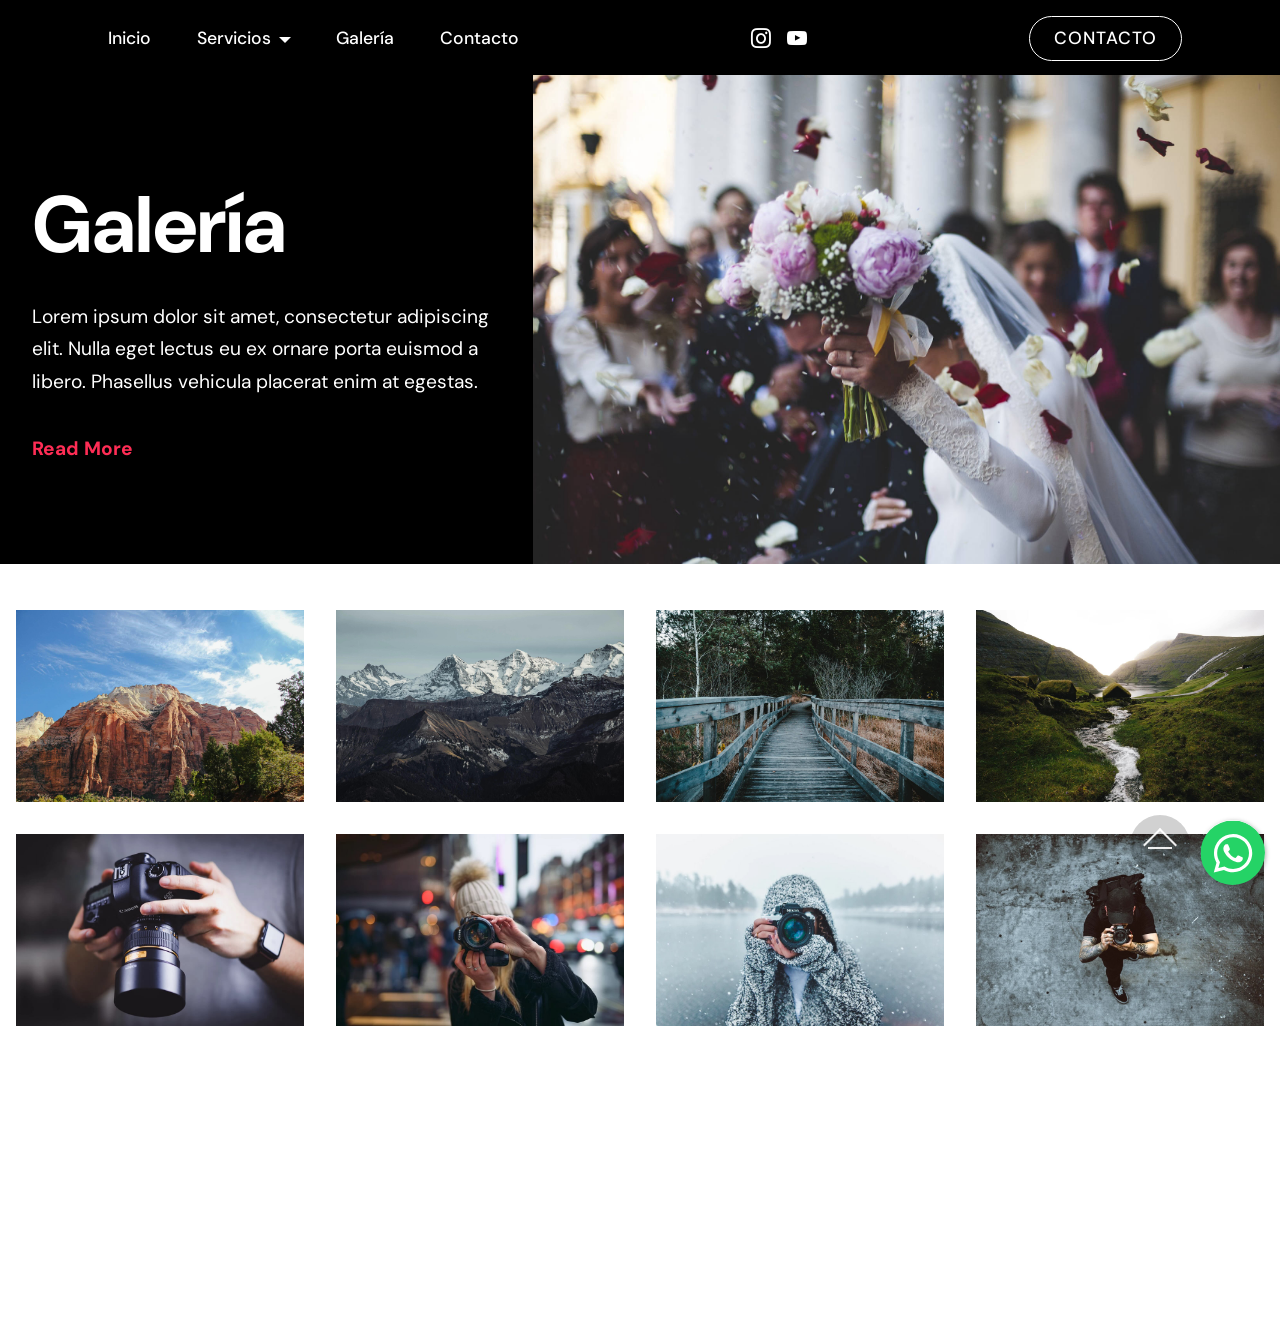
==== commit ce559f51: "Add files via upload" ====
--- a/galeria.html
+++ b/galeria.html
@@ -5,10 +5,6 @@
   <meta charset="UTF-8">
   <meta http-equiv="X-UA-Compatible" content="IE=edge">
   
-  <meta name="twitter:card" content="summary_large_image"/>
-  <meta name="twitter:image:src" content="">
-  <meta property="og:image" content="">
-  <meta name="twitter:title" content="Galería">
   <meta name="viewport" content="width=device-width, initial-scale=1, minimum-scale=1">
   <link rel="shortcut icon" href="assets/images/logo-github-128x128-1.png" type="image/x-icon">
   <meta name="description" content="">
@@ -20,6 +16,8 @@
   <link rel="stylesheet" href="assets/bootstrap/css/bootstrap.min.css">
   <link rel="stylesheet" href="assets/bootstrap/css/bootstrap-grid.min.css">
   <link rel="stylesheet" href="assets/bootstrap/css/bootstrap-reboot.min.css">
+  <link rel="stylesheet" href="assets/animatecss/animate.min.css">
+  <link rel="stylesheet" href="assets/chatbutton/floating-wpp.css">
   <link rel="stylesheet" href="assets/popup-overlay-plugin/style.css">
     <link rel="stylesheet" href="assets/dropdown/css/style.css">
   <link rel="stylesheet" href="assets/socicon/css/styles.css">
@@ -28,14 +26,58 @@
   <link rel="preload" href="https://fonts.googleapis.com/css?family=DM+Sans:400,400i,500,500i,700,700i&display=swap" as="style" onload="this.onload=null;this.rel='stylesheet'">
   <noscript><link rel="stylesheet" href="https://fonts.googleapis.com/css?family=DM+Sans:400,400i,500,500i,700,700i&display=swap"></noscript>
   <link rel="preload" as="style" href="assets/mobirise/css/mbr-additional.css"><link rel="stylesheet" href="assets/mobirise/css/mbr-additional.css" type="text/css">
-  
+
   
   
   
 </head>
 <body>
   
-  <section class="menu cid-ttIiZazBqh" once="menu" id="menu1-h">
+  <section class="content1 cid-ttIiZa4YB7" id="content1-f">
+
+    
+
+    
+
+    <div class="container-fluid">
+        <div class="row">
+
+            <div class="col-md-12 col-lg-5 m-auto">
+                <div class="media-content">
+                    
+                    <h1 class="mbr-section-title align-left mbr-bold mbr-white pb-3 mbr-fonts-style display-2">Galería</h1>
+
+
+                    <p class="mbr-text align-left mbr-white pb-4 mbr-fonts-style display-7">Lorem ipsum
+                        dolor sit amet, consectetur adipiscing elit. Nulla eget lectus eu ex ornare porta euismod a
+                        libero. Phasellus vehicula placerat enim at egestas.&nbsp;</p>
+                    <h3 class="link mbr-semibold align-left mbr-white mbr-light mbr-fonts-style display-7"><a href="#" class="text-primary"><strong>Read More</strong></a></h3>
+
+                </div>
+            </div>
+
+            <div class="col-md-12 col-lg-7">
+                <div class="mbr-figure">
+                    <img src="assets/images/mbr-1920x1257.jpg" alt="">
+                </div>
+            </div>
+
+        </div>
+    </div>
+
+</section>
+
+<section class="mbr-gallery mbr-slider-carousel image02 photom4_image02 cid-ttIjGZjTXA" id="image02-j">
+
+    
+
+    <div>
+        <div><!-- Filter --><!-- Gallery --><div class="mbr-gallery-row"><div class="mbr-gallery-layout-default"><div><div><div class="mbr-gallery-item mbr-gallery-item--p2" data-video-url="false" data-tags="Increíble"><div href="#lb-image02-j" data-slide-to="0" data-bs-slide-to="0" data-toggle="modal" data-bs-toggle="modal"><img src="assets/images/gallery00.jpg" alt="" title=""><span class="icon-focus"></span></div></div><div class="mbr-gallery-item mbr-gallery-item--p2" data-video-url="false" data-tags="Responsive"><div href="#lb-image02-j" data-slide-to="1" data-bs-slide-to="1" data-toggle="modal" data-bs-toggle="modal"><img src="assets/images/gallery01.jpg" alt="" title=""><span class="icon-focus"></span></div></div><div class="mbr-gallery-item mbr-gallery-item--p2" data-video-url="false" data-tags="Creativa"><div href="#lb-image02-j" data-slide-to="2" data-bs-slide-to="2" data-toggle="modal" data-bs-toggle="modal"><img src="assets/images/gallery02.jpg" alt="" title=""><span class="icon-focus"></span></div></div><div class="mbr-gallery-item mbr-gallery-item--p2" data-video-url="false" data-tags="Animada"><div href="#lb-image02-j" data-slide-to="3" data-bs-slide-to="3" data-toggle="modal" data-bs-toggle="modal"><img src="assets/images/gallery03.jpg" alt="" title=""><span class="icon-focus"></span></div></div><div class="mbr-gallery-item mbr-gallery-item--p2" data-video-url="false" data-tags="Increíble"><div href="#lb-image02-j" data-slide-to="4" data-bs-slide-to="4" data-toggle="modal" data-bs-toggle="modal"><img src="assets/images/gallery04.jpg" alt="" title=""><span class="icon-focus"></span></div></div><div class="mbr-gallery-item mbr-gallery-item--p2" data-video-url="false" data-tags="Increíble"><div href="#lb-image02-j" data-slide-to="5" data-bs-slide-to="5" data-toggle="modal" data-bs-toggle="modal"><img src="assets/images/gallery05.jpg" alt="" title=""><span class="icon-focus"></span></div></div><div class="mbr-gallery-item mbr-gallery-item--p2" data-video-url="false" data-tags="Responsive"><div href="#lb-image02-j" data-slide-to="6" data-bs-slide-to="6" data-toggle="modal" data-bs-toggle="modal"><img src="assets/images/gallery06.jpg" alt="" title=""><span class="icon-focus"></span></div></div><div class="mbr-gallery-item mbr-gallery-item--p2" data-video-url="false" data-tags="Animada"><div href="#lb-image02-j" data-slide-to="7" data-bs-slide-to="7" data-toggle="modal" data-bs-toggle="modal"><img src="assets/images/gallery07.jpg" alt="" title=""><span class="icon-focus"></span></div></div></div></div><div class="clearfix"></div></div></div><!-- Lightbox --><div data-app-prevent-settings="" class="mbr-slider modal fade carousel slide" tabindex="-1" data-keyboard="true" data-bs-keyboard="true" data-interval="false" data-bs-interval="false" id="lb-image02-j"><div class="modal-dialog"><div class="modal-content"><div class="modal-body"><div class="carousel-inner"><div class="carousel-item active"><img src="assets/images/gallery00.jpg" alt="" title=""></div><div class="carousel-item"><img src="assets/images/gallery01.jpg" alt="" title=""></div><div class="carousel-item"><img src="assets/images/gallery02.jpg" alt="" title=""></div><div class="carousel-item"><img src="assets/images/gallery03.jpg" alt="" title=""></div><div class="carousel-item"><img src="assets/images/gallery04.jpg" alt="" title=""></div><div class="carousel-item"><img src="assets/images/gallery05.jpg" alt="" title=""></div><div class="carousel-item"><img src="assets/images/gallery06.jpg" alt="" title=""></div><div class="carousel-item"><img src="assets/images/gallery07.jpg" alt="" title=""></div></div><a class="carousel-control carousel-control-prev" role="button" data-slide="prev" data-bs-slide="prev" href="#lb-image02-j"><span class="mbri-left mbr-iconfont" aria-hidden="true"></span><span class="sr-only visually-hidden">Previous</span></a><a class="carousel-control carousel-control-next" role="button" data-slide="next" data-bs-slide="next" href="#lb-image02-j"><span class="mbri-right mbr-iconfont" aria-hidden="true"></span><span class="sr-only visually-hidden">Next</span></a><a class="close" href="#" role="button" data-dismiss="modal" data-bs-dismiss="modal"><span class="sr-only visually-hidden">Close</span></a></div></div></div></div></div>
+    </div>
+
+</section>
+
+<section class="menu cid-ttIiZazBqh" once="menu" id="menu1-h">
 
     
 
@@ -56,7 +98,7 @@
                 </div>
             </button>
             <div class="collapse navbar-collapse" id="navbarSupportedContent">
-                <ul class="navbar-nav nav-dropdown nav-right navbar-nav-top-padding" data-app-modern-menu="true"><li class="nav-item">
+                <ul class="navbar-nav nav-dropdown navbar-nav-top-padding" data-app-modern-menu="true"><li class="nav-item">
                         <a class="nav-link link text-white text-primary display-4" href="index.html#header2-0">Inicio</a>
                     </li>
                     <li class="nav-item dropdown"><a class="nav-link link dropdown-toggle text-white display-4" href="#" aria-expanded="false" data-toggle="dropdown-submenu">Servicios</a>
@@ -69,69 +111,21 @@
                     
                     <li class="nav-item"><a class="nav-link link text-white text-primary display-4" href="index.html#form2-7">Contacto</a></li></ul>
                 <div class="icons-menu">
-                    <a href="#">
+                    <a href="https://www.instagram.com/matrimusic/" target="_blank">
                         <span class="p-2 mbr-iconfont socicon-instagram socicon"></span>
-                    </a>
-                    <a href="#">
-                        <span class="p-2 mbr-iconfont socicon-facebook socicon"></span>
-                    </a>
-                    <a href="#">
-                        <span class="p-2 mbr-iconfont socicon-twitter socicon"></span>
                     </a>
                     <a href="#">
                         <span class="p-2 mbr-iconfont socicon-youtube socicon"></span>
                     </a>
                     
                     
-                </div>
-                
+                    
+                    
+                </div>
+                <div class="navbar-buttons mbr-section-btn"><a class="btn btn-sm btn-white-outline display-4" href="index.html#form2-7">CONTACTO</a></div>
             </div>
         </div>
     </nav>
-
-</section>
-
-<section class="content1 cid-ttIiZa4YB7" id="content1-f">
-
-    
-
-    
-
-    <div class="container-fluid">
-        <div class="row">
-
-            <div class="col-md-12 col-lg-5 m-auto">
-                <div class="media-content">
-                    
-                    <h1 class="mbr-section-title align-left mbr-bold mbr-white pb-3 mbr-fonts-style display-2">Galería</h1>
-
-
-                    <p class="mbr-text align-left mbr-white pb-4 mbr-fonts-style display-7">Lorem ipsum
-                        dolor sit amet, consectetur adipiscing elit. Nulla eget lectus eu ex ornare porta euismod a
-                        libero. Phasellus vehicula placerat enim at egestas.&nbsp;</p>
-                    <h3 class="link mbr-semibold align-left mbr-white mbr-light mbr-fonts-style display-7"><a href="#" class="text-primary"><strong>Read More</strong></a></h3>
-
-                </div>
-            </div>
-
-            <div class="col-md-12 col-lg-7">
-                <div class="mbr-figure">
-                    <img src="assets/images/mbr-1920x1257.jpg" alt="">
-                </div>
-            </div>
-
-        </div>
-    </div>
-
-</section>
-
-<section class="mbr-gallery mbr-slider-carousel image02 photom4_image02 cid-ttIjGZjTXA" id="image02-j">
-
-    
-
-    <div>
-        <div><!-- Filter --><!-- Gallery --><div class="mbr-gallery-row"><div class="mbr-gallery-layout-default"><div><div><div class="mbr-gallery-item mbr-gallery-item--p2" data-video-url="false" data-tags="Increíble"><div href="#lb-image02-j" data-slide-to="0" data-bs-slide-to="0" data-toggle="modal" data-bs-toggle="modal"><img src="assets/images/gallery00.jpg" alt="" title=""><span class="icon-focus"></span></div></div><div class="mbr-gallery-item mbr-gallery-item--p2" data-video-url="false" data-tags="Responsive"><div href="#lb-image02-j" data-slide-to="1" data-bs-slide-to="1" data-toggle="modal" data-bs-toggle="modal"><img src="assets/images/gallery01.jpg" alt="" title=""><span class="icon-focus"></span></div></div><div class="mbr-gallery-item mbr-gallery-item--p2" data-video-url="false" data-tags="Creativa"><div href="#lb-image02-j" data-slide-to="2" data-bs-slide-to="2" data-toggle="modal" data-bs-toggle="modal"><img src="assets/images/gallery02.jpg" alt="" title=""><span class="icon-focus"></span></div></div><div class="mbr-gallery-item mbr-gallery-item--p2" data-video-url="false" data-tags="Animada"><div href="#lb-image02-j" data-slide-to="3" data-bs-slide-to="3" data-toggle="modal" data-bs-toggle="modal"><img src="assets/images/gallery03.jpg" alt="" title=""><span class="icon-focus"></span></div></div><div class="mbr-gallery-item mbr-gallery-item--p2" data-video-url="false" data-tags="Increíble"><div href="#lb-image02-j" data-slide-to="4" data-bs-slide-to="4" data-toggle="modal" data-bs-toggle="modal"><img src="assets/images/gallery04.jpg" alt="" title=""><span class="icon-focus"></span></div></div><div class="mbr-gallery-item mbr-gallery-item--p2" data-video-url="false" data-tags="Increíble"><div href="#lb-image02-j" data-slide-to="5" data-bs-slide-to="5" data-toggle="modal" data-bs-toggle="modal"><img src="assets/images/gallery05.jpg" alt="" title=""><span class="icon-focus"></span></div></div><div class="mbr-gallery-item mbr-gallery-item--p2" data-video-url="false" data-tags="Responsive"><div href="#lb-image02-j" data-slide-to="6" data-bs-slide-to="6" data-toggle="modal" data-bs-toggle="modal"><img src="assets/images/gallery06.jpg" alt="" title=""><span class="icon-focus"></span></div></div><div class="mbr-gallery-item mbr-gallery-item--p2" data-video-url="false" data-tags="Animada"><div href="#lb-image02-j" data-slide-to="7" data-bs-slide-to="7" data-toggle="modal" data-bs-toggle="modal"><img src="assets/images/gallery07.jpg" alt="" title=""><span class="icon-focus"></span></div></div></div></div><div class="clearfix"></div></div></div><!-- Lightbox --><div data-app-prevent-settings="" class="mbr-slider modal fade carousel slide" tabindex="-1" data-keyboard="true" data-bs-keyboard="true" data-interval="false" data-bs-interval="false" id="lb-image02-j"><div class="modal-dialog"><div class="modal-content"><div class="modal-body"><div class="carousel-inner"><div class="carousel-item active"><img src="assets/images/gallery00.jpg" alt="" title=""></div><div class="carousel-item"><img src="assets/images/gallery01.jpg" alt="" title=""></div><div class="carousel-item"><img src="assets/images/gallery02.jpg" alt="" title=""></div><div class="carousel-item"><img src="assets/images/gallery03.jpg" alt="" title=""></div><div class="carousel-item"><img src="assets/images/gallery04.jpg" alt="" title=""></div><div class="carousel-item"><img src="assets/images/gallery05.jpg" alt="" title=""></div><div class="carousel-item"><img src="assets/images/gallery06.jpg" alt="" title=""></div><div class="carousel-item"><img src="assets/images/gallery07.jpg" alt="" title=""></div></div><a class="carousel-control carousel-control-prev" role="button" data-slide="prev" data-bs-slide="prev" href="#lb-image02-j"><span class="mbri-left mbr-iconfont" aria-hidden="true"></span><span class="sr-only visually-hidden">Previous</span></a><a class="carousel-control carousel-control-next" role="button" data-slide="next" data-bs-slide="next" href="#lb-image02-j"><span class="mbri-right mbr-iconfont" aria-hidden="true"></span><span class="sr-only visually-hidden">Next</span></a><a class="close" href="#" role="button" data-dismiss="modal" data-bs-dismiss="modal"><span class="sr-only visually-hidden">Close</span></a></div></div></div></div></div>
-    </div>
 
 </section>
 
@@ -158,16 +152,8 @@
                     
                     
                 <div class="soc-item">
-                        <a href="#">
+                        <a href="https://www.instagram.com/matrimusic/" target="_blank">
                             <span class="mbr-iconfont mbr-iconfont-social socicon-instagram socicon"></span>
-                        </a>
-                    </div><div class="soc-item">
-                        <a href="#">
-                            <span class="mbr-iconfont mbr-iconfont-social socicon-facebook socicon"></span>
-                        </a>
-                    </div><div class="soc-item">
-                        <a href="#">
-                            <span class="mbr-iconfont mbr-iconfont-social socicon-twitter socicon"></span>
                         </a>
                     </div><div class="soc-item">
                         <a href="#">
@@ -179,8 +165,7 @@
 
             <div class="row row-copirayt">
                 <p class="mbr-text mb-0 mbr-fonts-style mbr-white align-center display-4">
-                    © Copyright 2025 Manuel Sagredo - All Rights Reserved
-                </p>
+                    © Copyright 2025 matrimusic.cl</p>
             </div>
         </div>
     </div>
@@ -192,6 +177,9 @@
   <script src="assets/tether/tether.min.js"></script>
   <script src="assets/bootstrap/js/bootstrap.min.js"></script>
   <script src="assets/smoothscroll/smooth-scroll.js"></script>
+  <script src="assets/viewportchecker/jquery.viewportchecker.js"></script>
+  <script src="assets/chatbutton/floating-wpp.js"></script>
+  <script src="assets/chatbutton/script.js"></script>
       <script src="assets/masonry/masonry.pkgd.min.js"></script>
   <script src="assets/imagesloaded/imagesloaded.pkgd.min.js"></script>
   <script src="assets/bootstrapcarouselswipe/bootstrap-carousel-swipe.js"></script>
@@ -206,5 +194,10 @@
   
   
   
-</body>
+ <div id="scrollToTop" class="scrollToTop mbr-arrow-up"><a style="text-align: center;"><i class="mbr-arrow-up-icon mbr-arrow-up-icon-cm cm-icon cm-icon-smallarrow-up"></i></a></div>
+    <input name="animation" type="hidden">
+  <div id="chatbutton-wa" data-phone="+12345678901" data-showpopup="true" data-headertitle="👋 Chatea con nosotros!" data-popupmessage="Hola!👋
+
+Escribenos por WhatsApp!" data-placeholder="Mensaje" data-position="left" data-headercolor="#39847a" data-backgroundcolor="#e5ddd5" data-autoopentimeout="0" data-size="65px"><div class="floating-wpp-button" style="width: 65px; height: 65px;"><div class="floating-wpp-button-image"><!--?xml version="1.0" encoding="UTF-8" standalone="no"?--><svg xmlns="http://www.w3.org/2000/svg" xmlns:xlink="http://www.w3.org/1999/xlink" style="isolation:isolate" viewBox="0 0 800 800" width="65" height="65"><defs><clipPath id="_clipPath_A3g8G5hPEGG2L0B6hFCxamU4cc8rfqzQ"><rect width="800" height="800"></rect></clipPath></defs><g clip-path="url(#_clipPath_A3g8G5hPEGG2L0B6hFCxamU4cc8rfqzQ)"><g><path d=" M 787.59 800 L 12.41 800 C 5.556 800 0 793.332 0 785.108 L 0 14.892 C 0 6.667 5.556 0 12.41 0 L 787.59 0 C 794.444 0 800 6.667 800 14.892 L 800 785.108 C 800 793.332 794.444 800 787.59 800 Z " fill="rgb(37,211,102)"></path></g><g><path d=" M 508.558 450.429 C 502.67 447.483 473.723 433.24 468.325 431.273 C 462.929 429.308 459.003 428.328 455.078 434.22 C 451.153 440.114 439.869 453.377 436.434 457.307 C 433 461.236 429.565 461.729 423.677 458.78 C 417.79 455.834 398.818 449.617 376.328 429.556 C 358.825 413.943 347.008 394.663 343.574 388.768 C 340.139 382.873 343.207 379.687 346.155 376.752 C 348.804 374.113 352.044 369.874 354.987 366.436 C 357.931 362.999 358.912 360.541 360.875 356.614 C 362.837 352.683 361.857 349.246 360.383 346.299 C 358.912 343.352 347.136 314.369 342.231 302.579 C 337.451 291.099 332.597 292.654 328.983 292.472 C 325.552 292.301 321.622 292.265 317.698 292.265 C 313.773 292.265 307.394 293.739 301.996 299.632 C 296.6 305.527 281.389 319.772 281.389 348.752 C 281.389 377.735 302.487 405.731 305.431 409.661 C 308.376 413.592 346.949 473.062 406.015 498.566 C 420.062 504.634 431.03 508.256 439.581 510.969 C 453.685 515.451 466.521 514.818 476.666 513.302 C 487.978 511.613 511.502 499.06 516.409 485.307 C 521.315 471.55 521.315 459.762 519.842 457.307 C 518.371 454.851 514.446 453.377 508.558 450.429 Z  M 401.126 597.117 L 401.047 597.117 C 365.902 597.104 331.431 587.661 301.36 569.817 L 294.208 565.572 L 220.08 585.017 L 239.866 512.743 L 235.21 505.332 C 215.604 474.149 205.248 438.108 205.264 401.1 C 205.307 293.113 293.17 205.257 401.204 205.257 C 453.518 205.275 502.693 225.674 539.673 262.696 C 576.651 299.716 597.004 348.925 596.983 401.258 C 596.939 509.254 509.078 597.117 401.126 597.117 Z  M 567.816 234.565 C 523.327 190.024 464.161 165.484 401.124 165.458 C 271.24 165.458 165.529 271.161 165.477 401.085 C 165.46 442.617 176.311 483.154 196.932 518.892 L 163.502 641 L 288.421 608.232 C 322.839 627.005 361.591 636.901 401.03 636.913 L 401.126 636.913 L 401.127 636.913 C 530.998 636.913 636.717 531.2 636.77 401.274 C 636.794 338.309 612.306 279.105 567.816 234.565" fill-rule="evenodd" fill="rgb(255,255,255)"></path></g></g></svg></div></div></div>
+ </body>
 </html>
--- a/assets/chatbutton/floating-wpp.css
+++ b/assets/chatbutton/floating-wpp.css
@@ -0,0 +1,132 @@
+.floating-wpp {
+    position: fixed;
+    bottom: 15px;
+    left: 15px;
+    font-size: 14px;
+    transition: bottom 0.2s;
+    z-index: 1021;
+}
+
+.floating-wpp .floating-wpp-button {
+    position: relative;
+    border-radius: 50%;
+    box-shadow: 1px 1px 4px rgba(60, 60, 60, 0.4);
+    transition: box-shadow 0.2s;
+    cursor: pointer;
+    overflow: hidden;
+}
+
+.floating-wpp .floating-wpp-button img,
+.floating-wpp .floating-wpp-button svg {
+    position: absolute;
+    width: 100%;
+    height: auto;
+    object-fit: cover;
+    top: 50%;
+    left: 50%;
+    transform: translate3d(-50%, -50%, 0);
+    border-radius: 50%;
+}
+
+.floating-wpp:hover .floating-wpp-button {
+    box-shadow: 1px 2px 8px rgba(60, 60, 60, 0.4);
+}
+
+.floating-wpp .floating-wpp-popup {
+    /*border: 2px solid white;*/
+    border-radius: 8px;
+    background-color: #e5ddd5;
+    position: absolute;
+    overflow: hidden;
+    padding: 0;
+    box-shadow: 1px 2px 8px rgba(60, 60, 60, 0.25);
+    width: 0px;
+    height: 0px;
+    bottom: 0;
+    opacity: 0;
+    transition: bottom 0.1s ease-out, opacity 0.2s ease-out;
+    transform-origin: bottom;
+}
+
+.floating-wpp .floating-wpp-popup.active {
+    padding: 0 15px 12px 15px;
+    width: 280px;
+    height: auto;
+    bottom: 82px;
+    opacity: 1;
+}
+
+.floating-wpp .floating-wpp-popup .floating-wpp-message {
+    background-color: white;
+    padding: 8px;
+    border-radius: 7.5px 7.5px 7.5px 7.5px;
+    box-shadow: 1px 1px 5px rgba(0, 0, 0, 0.15);
+    opacity: 0;
+    transition: opacity 0.2s;
+    max-width: 100%;
+}
+
+.floating-wpp .floating-wpp-popup.active .floating-wpp-message {
+    opacity: 1;
+    transition-delay: 0.2s;
+}
+
+.floating-wpp .floating-wpp-popup .floating-wpp-head {
+    text-align: left;
+    color: white;
+    margin: 0 -15px 15px -15px;
+    padding: 15px 15px;
+    display: flex;
+    flex-direction: column;
+    justify-content: space-between;
+    cursor: pointer;
+}
+
+.floating-wpp-headName {
+    margin: 0;
+}
+
+.floating-wpp .floating-wpp-popup .floating-wpp-head .close {
+    position: absolute;
+    top: 14px;
+    right: 8px;
+    color: #ffffff;
+    text-shadow: none;
+    opacity: 1;
+    font-size: inherit;
+}
+
+.floating-wpp .floating-wpp-input-message {
+    background-color: #e5ddd5;
+    margin: 5px -15px -15px -15px;
+    padding: 0 15px;
+    display: flex;
+    align-items: center;
+}
+
+.floating-wpp .floating-wpp-input-message textarea {
+    border: 1px solid #ffffff;
+    border-radius: 21px;
+    box-shadow: none;
+    padding: 8px 12px;
+    margin: 10px 0 15px 0;
+    width: 100%;
+    max-width: 100%;
+    font-family: inherit;
+    font-size: inherit;
+    resize: none;
+    outline: none;
+    color: #4a4a4a;
+    box-shadow: 1px 2px 8px rgba(60, 60, 60, 0.25);
+    visibility: visible !important;
+    animation-delay: 0s;
+    animation-duration: 0s;
+}
+
+.floating-wpp .floating-wpp-btn-send {
+    margin: 10px 0 15px 12px;
+    font-size: 0;
+    cursor: pointer;
+    box-shadow: 1px 2px 8px rgba(60, 60, 60, 0.25);
+    border-radius: 50%;
+}
--- a/assets/mobirise/css/mbr-additional.css
+++ b/assets/mobirise/css/mbr-additional.css
@@ -503,9 +503,20 @@
 .alert-danger {
   background-color: #b1a374;
 }
+.mbr-section-btn a.btn:not(.btn-form) {
+  border-radius: 100px;
+}
 .mbr-section-btn a.btn:not(.btn-form):hover,
 .mbr-section-btn a.btn:not(.btn-form):focus {
   box-shadow: none !important;
+}
+.mbr-section-btn a.btn:not(.btn-form):hover,
+.mbr-section-btn a.btn:not(.btn-form):focus {
+  box-shadow: 0 10px 40px 0 rgba(0, 0, 0, 0.2) !important;
+  -webkit-box-shadow: 0 10px 40px 0 rgba(0, 0, 0, 0.2) !important;
+}
+.mbr-gallery-filter li a {
+  border-radius: 100px !important;
 }
 .mbr-gallery-filter li.active .btn {
   background-color: #ff2d55;
@@ -515,6 +526,9 @@
 .mbr-gallery-filter li.active .btn:focus {
   box-shadow: none;
 }
+.nav-tabs .nav-link {
+  border-radius: 100px !important;
+}
 a,
 a:hover {
   color: #ff2d55;
@@ -540,8 +554,8 @@
   color: #dfd9c6;
 }
 /* Scroll to top button*/
-.scrollToTop_wraper {
-  display: none;
+#scrollToTop a {
+  border-radius: 100px;
 }
 .form-control {
   font-family: 'DM Sans', sans-serif;
@@ -556,6 +570,19 @@
 /* Forms */
 .mbr-form .btn {
   margin: .4rem 0;
+}
+.mbr-form .input-group-btn a.btn {
+  border-radius: 100px !important;
+}
+.mbr-form .input-group-btn a.btn:hover {
+  box-shadow: 0 10px 40px 0 rgba(0, 0, 0, 0.2);
+}
+.mbr-form .input-group-btn button[type="submit"] {
+  border-radius: 100px !important;
+  padding: 1rem 3rem;
+}
+.mbr-form .input-group-btn button[type="submit"]:hover {
+  box-shadow: 0 10px 40px 0 rgba(0, 0, 0, 0.2);
 }
 .jq-selectbox li:hover,
 .jq-selectbox li.selected {
@@ -847,6 +874,205 @@
   .cid-ttIdRhnigh .box {
     height: 250px;
   }
+}
+.cid-tHd469GWNG {
+  padding-top: 5rem;
+  padding-bottom: 5rem;
+  background-color: #242424;
+}
+.cid-tHd469GWNG .mbr-overlay {
+  z-index: 1;
+}
+.cid-tHd469GWNG .title-item {
+  flex-wrap: nowrap;
+  display: flex;
+  flex-direction: column;
+  margin-bottom: 60px;
+}
+@media (max-width: 767px) {
+  .cid-tHd469GWNG .title-item {
+    margin-bottom: 30px;
+  }
+}
+.cid-tHd469GWNG .title-icon-box {
+  width: 100%;
+  max-width: 660px;
+  margin: 0 auto 32px;
+}
+.cid-tHd469GWNG .title-icon-box .mbr-iconfont {
+  color: #c1c1c1;
+}
+.cid-tHd469GWNG .mbr-section-title {
+  max-width: 660px;
+  margin: 0 auto 12px;
+}
+.cid-tHd469GWNG .mbr-text {
+  max-width: 660px;
+  margin: 0 auto;
+  color: #c1c1c1;
+  text-align: center;
+}
+.cid-tHd469GWNG .carousel {
+  margin-bottom: 80px;
+}
+.cid-tHd469GWNG .carousel,
+.cid-tHd469GWNG .carousel-inner {
+  display: flex;
+  align-items: center;
+}
+.cid-tHd469GWNG .item-wrapper {
+  width: 100%;
+}
+.cid-tHd469GWNG .carousel-caption {
+  bottom: 40px;
+  position: static;
+  padding: 30px;
+  text-align: left;
+  background-color: #ffffff;
+  border: 1px solid #EEEEEE;
+  border-radius: 10px;
+}
+@media (max-width: 767px) {
+  .cid-tHd469GWNG .carousel-caption {
+    padding: 15px;
+  }
+}
+.cid-tHd469GWNG .carousel-control:hover {
+  background: #1b1b1b;
+  color: #fff;
+  opacity: 0;
+}
+.cid-tHd469GWNG .mobi-mbri-arrow-next {
+  margin-left: 5px;
+}
+.cid-tHd469GWNG .mobi-mbri-arrow-prev {
+  margin-right: 5px;
+}
+@media (max-width: 767px) {
+  .cid-tHd469GWNG .container .carousel-control {
+    margin-bottom: 0;
+  }
+  .cid-tHd469GWNG .content-slider-wrap {
+    width: 100% !important;
+  }
+}
+.cid-tHd469GWNG .container .carousel-indicators {
+  margin-bottom: 3px;
+}
+.cid-tHd469GWNG .carousel-control {
+  top: 50%;
+  width: 60px;
+  height: 60px;
+  margin-top: -1.5rem;
+  font-size: 22px;
+  background-color: rgba(0, 0, 0, 0.5);
+  border: 2px solid #fff;
+  border-radius: 50%;
+  transition: all 0.3s;
+  opacity: 0;
+}
+.cid-tHd469GWNG .carousel-control.carousel-control-prev {
+  left: 0;
+  margin-left: 2.5rem;
+}
+.cid-tHd469GWNG .carousel-control.carousel-control-next {
+  right: 0;
+  margin-right: 2.5rem;
+}
+@media (max-width: 767px) {
+  .cid-tHd469GWNG .carousel-control {
+    top: auto;
+    bottom: 50%;
+    transform: translateY(50%);
+  }
+}
+.cid-tHd469GWNG .carousel-indicators {
+  position: absolute;
+  bottom: -80px;
+  margin-top: 40px;
+  margin-bottom: 20px !important;
+}
+.cid-tHd469GWNG .carousel-indicators li {
+  height: 6px;
+  width: 6px;
+  margin: 3px 10px;
+  background-color: transparent;
+  border: 2px solid #111111;
+  border-radius: 50%;
+  opacity: 1;
+  transition: all 0.3s;
+}
+.cid-tHd469GWNG .carousel-indicators li.active,
+.cid-tHd469GWNG .carousel-indicators li:hover {
+  background-color: #ff2d55;
+  border: 2px solid #ff2d55;
+}
+.cid-tHd469GWNG .carousel-indicators li::after,
+.cid-tHd469GWNG .carousel-indicators li::before {
+  content: none;
+}
+.cid-tHd469GWNG .carousel-indicators.ie-fix {
+  left: 50%;
+  display: block;
+  width: 60%;
+  margin-left: -30%;
+  text-align: center;
+}
+@media (max-width: 768px) {
+  .cid-tHd469GWNG .carousel-indicators {
+    display: none !important;
+  }
+}
+.cid-tHd469GWNG .mbr-section-subtitle {
+  color: #555555;
+}
+.cid-tHd469GWNG .name-text {
+  color: #111111;
+}
+.cid-tHd469GWNG .prof-text {
+  color: #555555;
+  font-style: italic;
+}
+.cid-tHd469GWNG .item-menu-overlay {
+  display: none !important;
+}
+.cid-tHd469GWNG .user-container {
+  display: flex;
+  justify-content: space-between;
+  padding-bottom: 20px;
+}
+@media (max-width: 767px) {
+  .cid-tHd469GWNG .user-container {
+    padding-top: 15px;
+  }
+}
+.cid-tHd469GWNG .user-wrap {
+  display: flex;
+  align-items: center;
+  padding-right: 1rem;
+}
+.cid-tHd469GWNG .avatar-img {
+  position: relative;
+  margin-right: 20px;
+}
+.cid-tHd469GWNG .avatar-img img {
+  width: 64px;
+  height: 64px;
+  border-radius: 50%;
+  object-fit: cover;
+}
+.cid-tHd469GWNG .icon-box {
+  display: flex;
+  align-items: center;
+  justify-content: center;
+}
+.cid-tHd469GWNG .icon-box .mbr-iconfont {
+  color: #555555;
+}
+.cid-tHd469GWNG .mbr-section-title,
+.cid-tHd469GWNG .title-icon-box {
+  text-align: center;
+  color: #ffffff;
 }
 .cid-ttIbB8au18 {
   padding-top: 180px;
--- a/assets/mobirise/css/mbr-additional.css
+++ b/assets/mobirise/css/mbr-additional.css
@@ -503,9 +503,20 @@
 .alert-danger {
   background-color: #b1a374;
 }
+.mbr-section-btn a.btn:not(.btn-form) {
+  border-radius: 100px;
+}
 .mbr-section-btn a.btn:not(.btn-form):hover,
 .mbr-section-btn a.btn:not(.btn-form):focus {
   box-shadow: none !important;
+}
+.mbr-section-btn a.btn:not(.btn-form):hover,
+.mbr-section-btn a.btn:not(.btn-form):focus {
+  box-shadow: 0 10px 40px 0 rgba(0, 0, 0, 0.2) !important;
+  -webkit-box-shadow: 0 10px 40px 0 rgba(0, 0, 0, 0.2) !important;
+}
+.mbr-gallery-filter li a {
+  border-radius: 100px !important;
 }
 .mbr-gallery-filter li.active .btn {
   background-color: #ff2d55;
@@ -515,6 +526,9 @@
 .mbr-gallery-filter li.active .btn:focus {
   box-shadow: none;
 }
+.nav-tabs .nav-link {
+  border-radius: 100px !important;
+}
 a,
 a:hover {
   color: #ff2d55;
@@ -540,8 +554,8 @@
   color: #dfd9c6;
 }
 /* Scroll to top button*/
-.scrollToTop_wraper {
-  display: none;
+#scrollToTop a {
+  border-radius: 100px;
 }
 .form-control {
   font-family: 'DM Sans', sans-serif;
@@ -556,6 +570,19 @@
 /* Forms */
 .mbr-form .btn {
   margin: .4rem 0;
+}
+.mbr-form .input-group-btn a.btn {
+  border-radius: 100px !important;
+}
+.mbr-form .input-group-btn a.btn:hover {
+  box-shadow: 0 10px 40px 0 rgba(0, 0, 0, 0.2);
+}
+.mbr-form .input-group-btn button[type="submit"] {
+  border-radius: 100px !important;
+  padding: 1rem 3rem;
+}
+.mbr-form .input-group-btn button[type="submit"]:hover {
+  box-shadow: 0 10px 40px 0 rgba(0, 0, 0, 0.2);
 }
 .jq-selectbox li:hover,
 .jq-selectbox li.selected {
@@ -847,6 +874,205 @@
   .cid-ttIdRhnigh .box {
     height: 250px;
   }
+}
+.cid-tHd469GWNG {
+  padding-top: 5rem;
+  padding-bottom: 5rem;
+  background-color: #242424;
+}
+.cid-tHd469GWNG .mbr-overlay {
+  z-index: 1;
+}
+.cid-tHd469GWNG .title-item {
+  flex-wrap: nowrap;
+  display: flex;
+  flex-direction: column;
+  margin-bottom: 60px;
+}
+@media (max-width: 767px) {
+  .cid-tHd469GWNG .title-item {
+    margin-bottom: 30px;
+  }
+}
+.cid-tHd469GWNG .title-icon-box {
+  width: 100%;
+  max-width: 660px;
+  margin: 0 auto 32px;
+}
+.cid-tHd469GWNG .title-icon-box .mbr-iconfont {
+  color: #c1c1c1;
+}
+.cid-tHd469GWNG .mbr-section-title {
+  max-width: 660px;
+  margin: 0 auto 12px;
+}
+.cid-tHd469GWNG .mbr-text {
+  max-width: 660px;
+  margin: 0 auto;
+  color: #c1c1c1;
+  text-align: center;
+}
+.cid-tHd469GWNG .carousel {
+  margin-bottom: 80px;
+}
+.cid-tHd469GWNG .carousel,
+.cid-tHd469GWNG .carousel-inner {
+  display: flex;
+  align-items: center;
+}
+.cid-tHd469GWNG .item-wrapper {
+  width: 100%;
+}
+.cid-tHd469GWNG .carousel-caption {
+  bottom: 40px;
+  position: static;
+  padding: 30px;
+  text-align: left;
+  background-color: #ffffff;
+  border: 1px solid #EEEEEE;
+  border-radius: 10px;
+}
+@media (max-width: 767px) {
+  .cid-tHd469GWNG .carousel-caption {
+    padding: 15px;
+  }
+}
+.cid-tHd469GWNG .carousel-control:hover {
+  background: #1b1b1b;
+  color: #fff;
+  opacity: 0;
+}
+.cid-tHd469GWNG .mobi-mbri-arrow-next {
+  margin-left: 5px;
+}
+.cid-tHd469GWNG .mobi-mbri-arrow-prev {
+  margin-right: 5px;
+}
+@media (max-width: 767px) {
+  .cid-tHd469GWNG .container .carousel-control {
+    margin-bottom: 0;
+  }
+  .cid-tHd469GWNG .content-slider-wrap {
+    width: 100% !important;
+  }
+}
+.cid-tHd469GWNG .container .carousel-indicators {
+  margin-bottom: 3px;
+}
+.cid-tHd469GWNG .carousel-control {
+  top: 50%;
+  width: 60px;
+  height: 60px;
+  margin-top: -1.5rem;
+  font-size: 22px;
+  background-color: rgba(0, 0, 0, 0.5);
+  border: 2px solid #fff;
+  border-radius: 50%;
+  transition: all 0.3s;
+  opacity: 0;
+}
+.cid-tHd469GWNG .carousel-control.carousel-control-prev {
+  left: 0;
+  margin-left: 2.5rem;
+}
+.cid-tHd469GWNG .carousel-control.carousel-control-next {
+  right: 0;
+  margin-right: 2.5rem;
+}
+@media (max-width: 767px) {
+  .cid-tHd469GWNG .carousel-control {
+    top: auto;
+    bottom: 50%;
+    transform: translateY(50%);
+  }
+}
+.cid-tHd469GWNG .carousel-indicators {
+  position: absolute;
+  bottom: -80px;
+  margin-top: 40px;
+  margin-bottom: 20px !important;
+}
+.cid-tHd469GWNG .carousel-indicators li {
+  height: 6px;
+  width: 6px;
+  margin: 3px 10px;
+  background-color: transparent;
+  border: 2px solid #111111;
+  border-radius: 50%;
+  opacity: 1;
+  transition: all 0.3s;
+}
+.cid-tHd469GWNG .carousel-indicators li.active,
+.cid-tHd469GWNG .carousel-indicators li:hover {
+  background-color: #ff2d55;
+  border: 2px solid #ff2d55;
+}
+.cid-tHd469GWNG .carousel-indicators li::after,
+.cid-tHd469GWNG .carousel-indicators li::before {
+  content: none;
+}
+.cid-tHd469GWNG .carousel-indicators.ie-fix {
+  left: 50%;
+  display: block;
+  width: 60%;
+  margin-left: -30%;
+  text-align: center;
+}
+@media (max-width: 768px) {
+  .cid-tHd469GWNG .carousel-indicators {
+    display: none !important;
+  }
+}
+.cid-tHd469GWNG .mbr-section-subtitle {
+  color: #555555;
+}
+.cid-tHd469GWNG .name-text {
+  color: #111111;
+}
+.cid-tHd469GWNG .prof-text {
+  color: #555555;
+  font-style: italic;
+}
+.cid-tHd469GWNG .item-menu-overlay {
+  display: none !important;
+}
+.cid-tHd469GWNG .user-container {
+  display: flex;
+  justify-content: space-between;
+  padding-bottom: 20px;
+}
+@media (max-width: 767px) {
+  .cid-tHd469GWNG .user-container {
+    padding-top: 15px;
+  }
+}
+.cid-tHd469GWNG .user-wrap {
+  display: flex;
+  align-items: center;
+  padding-right: 1rem;
+}
+.cid-tHd469GWNG .avatar-img {
+  position: relative;
+  margin-right: 20px;
+}
+.cid-tHd469GWNG .avatar-img img {
+  width: 64px;
+  height: 64px;
+  border-radius: 50%;
+  object-fit: cover;
+}
+.cid-tHd469GWNG .icon-box {
+  display: flex;
+  align-items: center;
+  justify-content: center;
+}
+.cid-tHd469GWNG .icon-box .mbr-iconfont {
+  color: #555555;
+}
+.cid-tHd469GWNG .mbr-section-title,
+.cid-tHd469GWNG .title-icon-box {
+  text-align: center;
+  color: #ffffff;
 }
 .cid-ttIbB8au18 {
   padding-top: 180px;
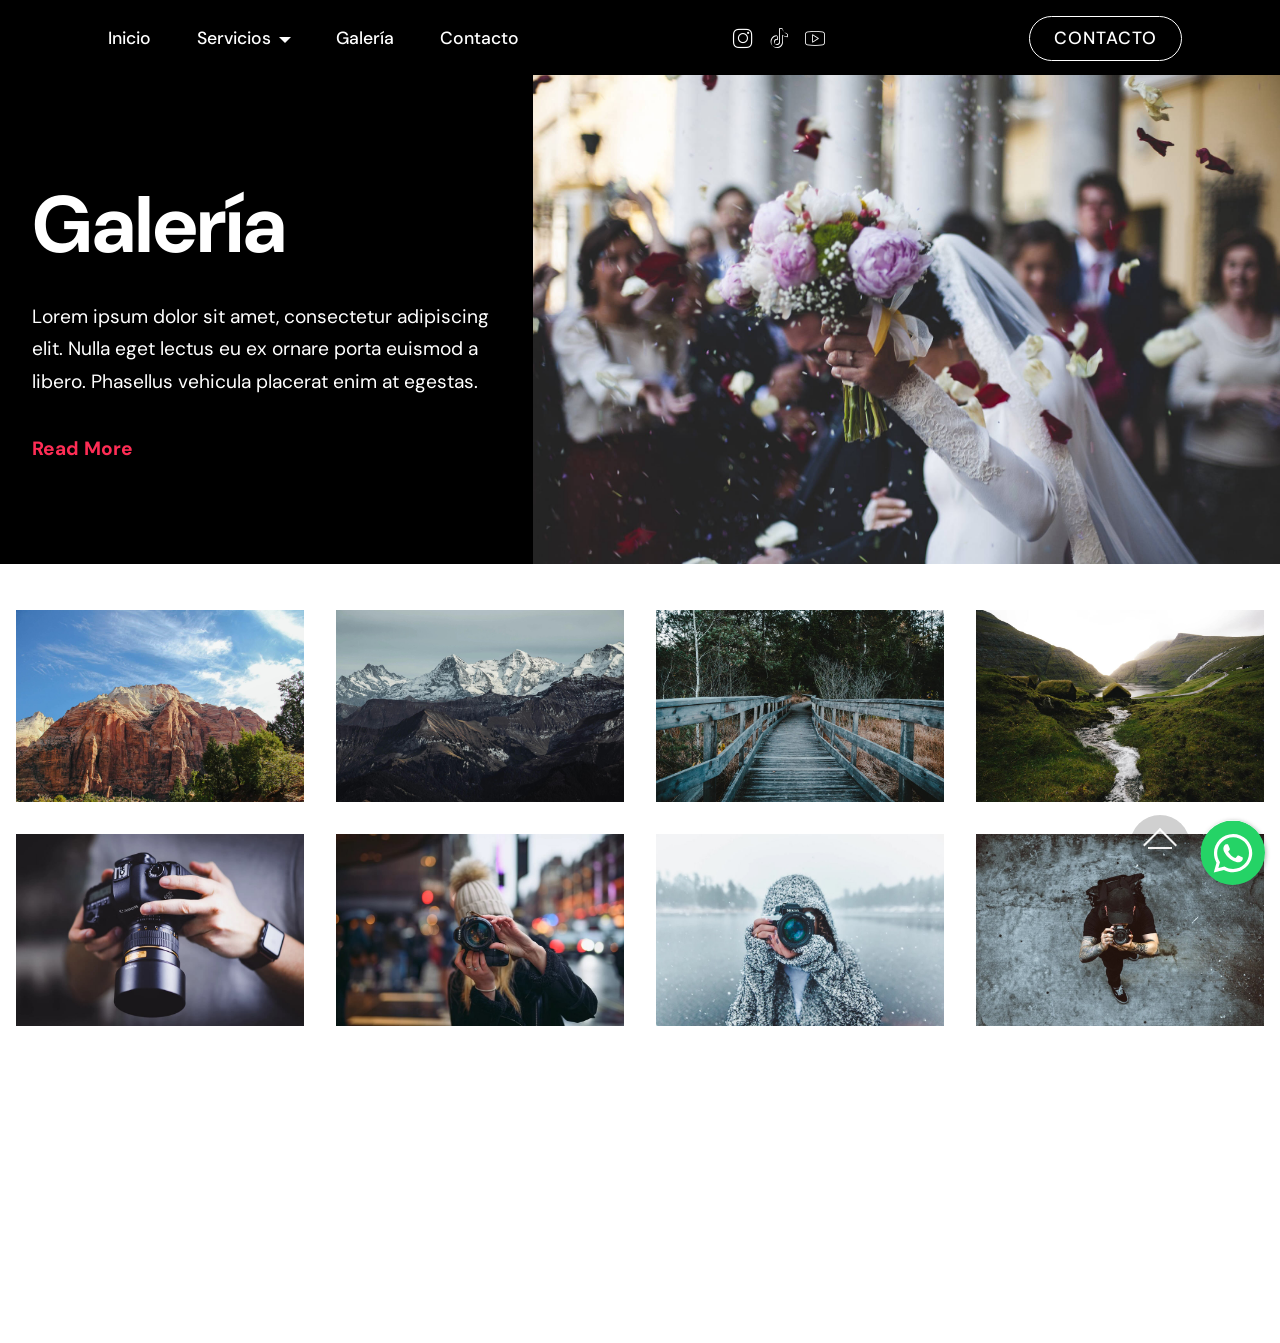
==== commit 81c640f7: "Add files via upload" ====
--- a/galeria.html
+++ b/galeria.html
@@ -12,6 +12,8 @@
   
   <title>Galería</title>
   <link rel="stylesheet" href="assets/web/assets/mobirise-icons/mobirise-icons.css">
+  <link rel="stylesheet" href="assets/icon54/style.css">
+  <link rel="stylesheet" href="assets/simple-line-icons/simple-line-icons.css">
   <link rel="stylesheet" href="assets/tether/tether.min.css">
   <link rel="stylesheet" href="assets/bootstrap/css/bootstrap.min.css">
   <link rel="stylesheet" href="assets/bootstrap/css/bootstrap-grid.min.css">
@@ -33,51 +35,7 @@
 </head>
 <body>
   
-  <section class="content1 cid-ttIiZa4YB7" id="content1-f">
-
-    
-
-    
-
-    <div class="container-fluid">
-        <div class="row">
-
-            <div class="col-md-12 col-lg-5 m-auto">
-                <div class="media-content">
-                    
-                    <h1 class="mbr-section-title align-left mbr-bold mbr-white pb-3 mbr-fonts-style display-2">Galería</h1>
-
-
-                    <p class="mbr-text align-left mbr-white pb-4 mbr-fonts-style display-7">Lorem ipsum
-                        dolor sit amet, consectetur adipiscing elit. Nulla eget lectus eu ex ornare porta euismod a
-                        libero. Phasellus vehicula placerat enim at egestas.&nbsp;</p>
-                    <h3 class="link mbr-semibold align-left mbr-white mbr-light mbr-fonts-style display-7"><a href="#" class="text-primary"><strong>Read More</strong></a></h3>
-
-                </div>
-            </div>
-
-            <div class="col-md-12 col-lg-7">
-                <div class="mbr-figure">
-                    <img src="assets/images/mbr-1920x1257.jpg" alt="">
-                </div>
-            </div>
-
-        </div>
-    </div>
-
-</section>
-
-<section class="mbr-gallery mbr-slider-carousel image02 photom4_image02 cid-ttIjGZjTXA" id="image02-j">
-
-    
-
-    <div>
-        <div><!-- Filter --><!-- Gallery --><div class="mbr-gallery-row"><div class="mbr-gallery-layout-default"><div><div><div class="mbr-gallery-item mbr-gallery-item--p2" data-video-url="false" data-tags="Increíble"><div href="#lb-image02-j" data-slide-to="0" data-bs-slide-to="0" data-toggle="modal" data-bs-toggle="modal"><img src="assets/images/gallery00.jpg" alt="" title=""><span class="icon-focus"></span></div></div><div class="mbr-gallery-item mbr-gallery-item--p2" data-video-url="false" data-tags="Responsive"><div href="#lb-image02-j" data-slide-to="1" data-bs-slide-to="1" data-toggle="modal" data-bs-toggle="modal"><img src="assets/images/gallery01.jpg" alt="" title=""><span class="icon-focus"></span></div></div><div class="mbr-gallery-item mbr-gallery-item--p2" data-video-url="false" data-tags="Creativa"><div href="#lb-image02-j" data-slide-to="2" data-bs-slide-to="2" data-toggle="modal" data-bs-toggle="modal"><img src="assets/images/gallery02.jpg" alt="" title=""><span class="icon-focus"></span></div></div><div class="mbr-gallery-item mbr-gallery-item--p2" data-video-url="false" data-tags="Animada"><div href="#lb-image02-j" data-slide-to="3" data-bs-slide-to="3" data-toggle="modal" data-bs-toggle="modal"><img src="assets/images/gallery03.jpg" alt="" title=""><span class="icon-focus"></span></div></div><div class="mbr-gallery-item mbr-gallery-item--p2" data-video-url="false" data-tags="Increíble"><div href="#lb-image02-j" data-slide-to="4" data-bs-slide-to="4" data-toggle="modal" data-bs-toggle="modal"><img src="assets/images/gallery04.jpg" alt="" title=""><span class="icon-focus"></span></div></div><div class="mbr-gallery-item mbr-gallery-item--p2" data-video-url="false" data-tags="Increíble"><div href="#lb-image02-j" data-slide-to="5" data-bs-slide-to="5" data-toggle="modal" data-bs-toggle="modal"><img src="assets/images/gallery05.jpg" alt="" title=""><span class="icon-focus"></span></div></div><div class="mbr-gallery-item mbr-gallery-item--p2" data-video-url="false" data-tags="Responsive"><div href="#lb-image02-j" data-slide-to="6" data-bs-slide-to="6" data-toggle="modal" data-bs-toggle="modal"><img src="assets/images/gallery06.jpg" alt="" title=""><span class="icon-focus"></span></div></div><div class="mbr-gallery-item mbr-gallery-item--p2" data-video-url="false" data-tags="Animada"><div href="#lb-image02-j" data-slide-to="7" data-bs-slide-to="7" data-toggle="modal" data-bs-toggle="modal"><img src="assets/images/gallery07.jpg" alt="" title=""><span class="icon-focus"></span></div></div></div></div><div class="clearfix"></div></div></div><!-- Lightbox --><div data-app-prevent-settings="" class="mbr-slider modal fade carousel slide" tabindex="-1" data-keyboard="true" data-bs-keyboard="true" data-interval="false" data-bs-interval="false" id="lb-image02-j"><div class="modal-dialog"><div class="modal-content"><div class="modal-body"><div class="carousel-inner"><div class="carousel-item active"><img src="assets/images/gallery00.jpg" alt="" title=""></div><div class="carousel-item"><img src="assets/images/gallery01.jpg" alt="" title=""></div><div class="carousel-item"><img src="assets/images/gallery02.jpg" alt="" title=""></div><div class="carousel-item"><img src="assets/images/gallery03.jpg" alt="" title=""></div><div class="carousel-item"><img src="assets/images/gallery04.jpg" alt="" title=""></div><div class="carousel-item"><img src="assets/images/gallery05.jpg" alt="" title=""></div><div class="carousel-item"><img src="assets/images/gallery06.jpg" alt="" title=""></div><div class="carousel-item"><img src="assets/images/gallery07.jpg" alt="" title=""></div></div><a class="carousel-control carousel-control-prev" role="button" data-slide="prev" data-bs-slide="prev" href="#lb-image02-j"><span class="mbri-left mbr-iconfont" aria-hidden="true"></span><span class="sr-only visually-hidden">Previous</span></a><a class="carousel-control carousel-control-next" role="button" data-slide="next" data-bs-slide="next" href="#lb-image02-j"><span class="mbri-right mbr-iconfont" aria-hidden="true"></span><span class="sr-only visually-hidden">Next</span></a><a class="close" href="#" role="button" data-dismiss="modal" data-bs-dismiss="modal"><span class="sr-only visually-hidden">Close</span></a></div></div></div></div></div>
-    </div>
-
-</section>
-
-<section class="menu cid-ttIiZazBqh" once="menu" id="menu1-h">
+  <section class="menu cid-ttIiZazBqh" once="menu" id="menu1-h">
 
     
 
@@ -112,12 +70,14 @@
                     <li class="nav-item"><a class="nav-link link text-white text-primary display-4" href="index.html#form2-7">Contacto</a></li></ul>
                 <div class="icons-menu">
                     <a href="https://www.instagram.com/matrimusic/" target="_blank">
-                        <span class="p-2 mbr-iconfont socicon-instagram socicon"></span>
+                        <span class="p-2 mbr-iconfont sli-social-instagram"></span>
                     </a>
                     <a href="#">
-                        <span class="p-2 mbr-iconfont socicon-youtube socicon"></span>
+                        <span class="p-2 mbr-iconfont socicon-tiktok socicon"></span>
                     </a>
-                    
+                    <a href="#">
+                        <span class="p-2 mbr-iconfont icon54-v1-youtube-1"></span>
+                    </a>
                     
                     
                     
@@ -126,6 +86,50 @@
             </div>
         </div>
     </nav>
+
+</section>
+
+<section class="content1 cid-ttIiZa4YB7" id="content1-f">
+
+    
+
+    
+
+    <div class="container-fluid">
+        <div class="row">
+
+            <div class="col-md-12 col-lg-5 m-auto">
+                <div class="media-content">
+                    
+                    <h1 class="mbr-section-title align-left mbr-bold mbr-white pb-3 mbr-fonts-style display-2">Galería</h1>
+
+
+                    <p class="mbr-text align-left mbr-white pb-4 mbr-fonts-style display-7">Lorem ipsum
+                        dolor sit amet, consectetur adipiscing elit. Nulla eget lectus eu ex ornare porta euismod a
+                        libero. Phasellus vehicula placerat enim at egestas.&nbsp;</p>
+                    <h3 class="link mbr-semibold align-left mbr-white mbr-light mbr-fonts-style display-7"><a href="#" class="text-primary"><strong>Read More</strong></a></h3>
+
+                </div>
+            </div>
+
+            <div class="col-md-12 col-lg-7">
+                <div class="mbr-figure">
+                    <img src="assets/images/mbr-1920x1257.jpg" alt="">
+                </div>
+            </div>
+
+        </div>
+    </div>
+
+</section>
+
+<section class="mbr-gallery mbr-slider-carousel image02 photom4_image02 cid-ttIjGZjTXA" id="image02-j">
+
+    
+
+    <div>
+        <div><!-- Filter --><!-- Gallery --><div class="mbr-gallery-row"><div class="mbr-gallery-layout-default"><div><div><div class="mbr-gallery-item mbr-gallery-item--p2" data-video-url="false" data-tags="Increíble"><div href="#lb-image02-j" data-slide-to="0" data-bs-slide-to="0" data-toggle="modal" data-bs-toggle="modal"><img src="assets/images/gallery00.jpg" alt="" title=""><span class="icon-focus"></span></div></div><div class="mbr-gallery-item mbr-gallery-item--p2" data-video-url="false" data-tags="Responsive"><div href="#lb-image02-j" data-slide-to="1" data-bs-slide-to="1" data-toggle="modal" data-bs-toggle="modal"><img src="assets/images/gallery01.jpg" alt="" title=""><span class="icon-focus"></span></div></div><div class="mbr-gallery-item mbr-gallery-item--p2" data-video-url="false" data-tags="Creativa"><div href="#lb-image02-j" data-slide-to="2" data-bs-slide-to="2" data-toggle="modal" data-bs-toggle="modal"><img src="assets/images/gallery02.jpg" alt="" title=""><span class="icon-focus"></span></div></div><div class="mbr-gallery-item mbr-gallery-item--p2" data-video-url="false" data-tags="Animada"><div href="#lb-image02-j" data-slide-to="3" data-bs-slide-to="3" data-toggle="modal" data-bs-toggle="modal"><img src="assets/images/gallery03.jpg" alt="" title=""><span class="icon-focus"></span></div></div><div class="mbr-gallery-item mbr-gallery-item--p2" data-video-url="false" data-tags="Increíble"><div href="#lb-image02-j" data-slide-to="4" data-bs-slide-to="4" data-toggle="modal" data-bs-toggle="modal"><img src="assets/images/gallery04.jpg" alt="" title=""><span class="icon-focus"></span></div></div><div class="mbr-gallery-item mbr-gallery-item--p2" data-video-url="false" data-tags="Increíble"><div href="#lb-image02-j" data-slide-to="5" data-bs-slide-to="5" data-toggle="modal" data-bs-toggle="modal"><img src="assets/images/gallery05.jpg" alt="" title=""><span class="icon-focus"></span></div></div><div class="mbr-gallery-item mbr-gallery-item--p2" data-video-url="false" data-tags="Responsive"><div href="#lb-image02-j" data-slide-to="6" data-bs-slide-to="6" data-toggle="modal" data-bs-toggle="modal"><img src="assets/images/gallery06.jpg" alt="" title=""><span class="icon-focus"></span></div></div><div class="mbr-gallery-item mbr-gallery-item--p2" data-video-url="false" data-tags="Animada"><div href="#lb-image02-j" data-slide-to="7" data-bs-slide-to="7" data-toggle="modal" data-bs-toggle="modal"><img src="assets/images/gallery07.jpg" alt="" title=""><span class="icon-focus"></span></div></div></div></div><div class="clearfix"></div></div></div><!-- Lightbox --><div data-app-prevent-settings="" class="mbr-slider modal fade carousel slide" tabindex="-1" data-keyboard="true" data-bs-keyboard="true" data-interval="false" data-bs-interval="false" id="lb-image02-j"><div class="modal-dialog"><div class="modal-content"><div class="modal-body"><div class="carousel-inner"><div class="carousel-item active"><img src="assets/images/gallery00.jpg" alt="" title=""></div><div class="carousel-item"><img src="assets/images/gallery01.jpg" alt="" title=""></div><div class="carousel-item"><img src="assets/images/gallery02.jpg" alt="" title=""></div><div class="carousel-item"><img src="assets/images/gallery03.jpg" alt="" title=""></div><div class="carousel-item"><img src="assets/images/gallery04.jpg" alt="" title=""></div><div class="carousel-item"><img src="assets/images/gallery05.jpg" alt="" title=""></div><div class="carousel-item"><img src="assets/images/gallery06.jpg" alt="" title=""></div><div class="carousel-item"><img src="assets/images/gallery07.jpg" alt="" title=""></div></div><a class="carousel-control carousel-control-prev" role="button" data-slide="prev" data-bs-slide="prev" href="#lb-image02-j"><span class="mbri-left mbr-iconfont" aria-hidden="true"></span><span class="sr-only visually-hidden">Previous</span></a><a class="carousel-control carousel-control-next" role="button" data-slide="next" data-bs-slide="next" href="#lb-image02-j"><span class="mbri-right mbr-iconfont" aria-hidden="true"></span><span class="sr-only visually-hidden">Next</span></a><a class="close" href="#" role="button" data-dismiss="modal" data-bs-dismiss="modal"><span class="sr-only visually-hidden">Close</span></a></div></div></div></div></div>
+    </div>
 
 </section>
 
@@ -153,11 +157,15 @@
                     
                 <div class="soc-item">
                         <a href="https://www.instagram.com/matrimusic/" target="_blank">
-                            <span class="mbr-iconfont mbr-iconfont-social socicon-instagram socicon"></span>
+                            <span class="mbr-iconfont mbr-iconfont-social sli-social-instagram"></span>
                         </a>
                     </div><div class="soc-item">
                         <a href="#">
-                            <span class="mbr-iconfont mbr-iconfont-social socicon-youtube socicon"></span>
+                            <span class="mbr-iconfont mbr-iconfont-social socicon-tiktok socicon"></span>
+                        </a>
+                    </div><div class="soc-item">
+                        <a href="#">
+                            <span class="mbr-iconfont mbr-iconfont-social icon54-v1-youtube-1"></span>
                         </a>
                     </div></div>
             </div>
--- a/assets/icon54/style.css
+++ b/assets/icon54/style.css
@@ -0,0 +1,6381 @@
+@font-face {
+    font-family: 'icon54';
+    src: url('fonts/icon54.eot?uf6sbu');
+    src: url('fonts/icon54.eot?uf6sbu#iefix') format('embedded-opentype'),
+        url('fonts/icon54.ttf?uf6sbu') format('truetype'),
+        url('fonts/icon54.woff?uf6sbu') format('woff'),
+        url('fonts/icon54.svg?uf6sbu#icon54') format('svg');
+    font-weight: normal;
+    font-style: normal;
+}
+
+[class^='icon54-v1-'],
+[class*=' icon54-v1-'] {
+    /* use !important to prevent issues with browser extensions that change fonts */
+    font-family: 'icon54' !important;
+    speak: none;
+    font-style: normal;
+    font-weight: normal;
+    font-variant: normal;
+    text-transform: none;
+    line-height: 1;
+
+    /* Better Font Rendering =========== */
+    -webkit-font-smoothing: antialiased;
+    -moz-osx-font-smoothing: grayscale;
+}
+
+.icon54-v1-add-bag::before {
+    content: '\e900';
+}
+.icon54-v1-add-cart2::before {
+    content: '\e901';
+}
+.icon54-v1-add-chat1::before {
+    content: '\e902';
+}
+.icon54-v1-add-chat2::before {
+    content: '\e903';
+}
+.icon54-v1-add-chat3::before {
+    content: '\e904';
+}
+.icon54-v1-bitcoin-bag::before {
+    content: '\e905';
+}
+.icon54-v1-bitcoin-cart::before {
+    content: '\e906';
+}
+.icon54-v1-cart::before {
+    content: '\e907';
+}
+.icon54-v1-char-search2::before {
+    content: '\e908';
+}
+.icon54-v1-chat-1::before {
+    content: '\e909';
+}
+.icon54-v1-chat-2::before {
+    content: '\e90a';
+}
+.icon54-v1-chat-3::before {
+    content: '\e90b';
+}
+.icon54-v1-chat-bubble1::before {
+    content: '\e90c';
+}
+.icon54-v1-chat-bubble2::before {
+    content: '\e90d';
+}
+.icon54-v1-chat-bubble4::before {
+    content: '\e90e';
+}
+.icon54-v1-chat-bubble5::before {
+    content: '\e90f';
+}
+.icon54-v1-chat-buble3::before {
+    content: '\e910';
+}
+.icon54-v1-chat-delete1::before {
+    content: '\e911';
+}
+.icon54-v1-chat-delete2::before {
+    content: '\e912';
+}
+.icon54-v1-chat-delete3::before {
+    content: '\e913';
+}
+.icon54-v1-chat-error1::before {
+    content: '\e914';
+}
+.icon54-v1-chat-error2::before {
+    content: '\e915';
+}
+.icon54-v1-chat-error3::before {
+    content: '\e916';
+}
+.icon54-v1-chat-help1::before {
+    content: '\e917';
+}
+.icon54-v1-chat-help2::before {
+    content: '\e918';
+}
+.icon54-v1-chat-help3::before {
+    content: '\e919';
+}
+.icon54-v1-chat-remouve1::before {
+    content: '\e91a';
+}
+.icon54-v1-chat-remouve2::before {
+    content: '\e91b';
+}
+.icon54-v1-chat-remouve3::before {
+    content: '\e91c';
+}
+.icon54-v1-chat-search1::before {
+    content: '\e91d';
+}
+.icon54-v1-chat-search3::before {
+    content: '\e91e';
+}
+.icon54-v1-chat-settings1::before {
+    content: '\e91f';
+}
+.icon54-v1-chat-settings2::before {
+    content: '\e920';
+}
+.icon54-v1-chat-settings3::before {
+    content: '\e921';
+}
+.icon54-v1-chat-user1::before {
+    content: '\e922';
+}
+.icon54-v1-chat-user2::before {
+    content: '\e923';
+}
+.icon54-v1-chat-user3::before {
+    content: '\e924';
+}
+.icon54-v1-chat-user4::before {
+    content: '\e925';
+}
+.icon54-v1-check-out::before {
+    content: '\e926';
+}
+.icon54-v1-clear-bag::before {
+    content: '\e927';
+}
+.icon54-v1-clear-cart2::before {
+    content: '\e928';
+}
+.icon54-v1-conference-chat::before {
+    content: '\e929';
+}
+.icon54-v1-conference-speach::before {
+    content: '\e92a';
+}
+.icon54-v1-credit-card::before {
+    content: '\e92b';
+}
+.icon54-v1-cuppon::before {
+    content: '\e92c';
+}
+.icon54-v1-dismiss-bag::before {
+    content: '\e92d';
+}
+.icon54-v1-dismiss-cart::before {
+    content: '\e92e';
+}
+.icon54-v1-dismiss-chat1::before {
+    content: '\e92f';
+}
+.icon54-v1-dismiss-chat2::before {
+    content: '\e930';
+}
+.icon54-v1-dismiss-chat3::before {
+    content: '\e931';
+}
+.icon54-v1-dollar-bag::before {
+    content: '\e932';
+}
+.icon54-v1-dollar-cart::before {
+    content: '\e933';
+}
+.icon54-v1-done-bag::before {
+    content: '\e934';
+}
+.icon54-v1-done-cat::before {
+    content: '\e935';
+}
+.icon54-v1-dream-bubble1::before {
+    content: '\e936';
+}
+.icon54-v1-dream-bubble2::before {
+    content: '\e937';
+}
+.icon54-v1-dreamimg-2::before {
+    content: '\e938';
+}
+.icon54-v1-dreaming-1::before {
+    content: '\e939';
+}
+.icon54-v1-euro-bag::before {
+    content: '\e93a';
+}
+.icon54-v1-euro-cart::before {
+    content: '\e93b';
+}
+.icon54-v1-favorite-bag::before {
+    content: '\e93c';
+}
+.icon54-v1-favorite-cart::before {
+    content: '\e93d';
+}
+.icon54-v1-favorite-chat1::before {
+    content: '\e93e';
+}
+.icon54-v1-favorite-chat2::before {
+    content: '\e93f';
+}
+.icon54-v1-favorite-chat3::before {
+    content: '\e940';
+}
+.icon54-v1-full-cart2::before {
+    content: '\e941';
+}
+.icon54-v1-gift-box2::before {
+    content: '\e942';
+}
+.icon54-v1-gift-card2::before {
+    content: '\e943';
+}
+.icon54-v1-home-bag::before {
+    content: '\e944';
+}
+.icon54-v1-hot-offer::before {
+    content: '\e945';
+}
+.icon54-v1-mobile-shopping1::before {
+    content: '\e946';
+}
+.icon54-v1-mobile-shopping2::before {
+    content: '\e947';
+}
+.icon54-v1-on-sale2::before {
+    content: '\e948';
+}
+.icon54-v1-on-sale::before {
+    content: '\e949';
+}
+.icon54-v1-online-shopping1::before {
+    content: '\e94a';
+}
+.icon54-v1-online-store::before {
+    content: '\e94b';
+}
+.icon54-v1-open-box::before {
+    content: '\e94c';
+}
+.icon54-v1-pound-bag::before {
+    content: '\e94d';
+}
+.icon54-v1-pound-cart::before {
+    content: '\e94e';
+}
+.icon54-v1-remouve-bag::before {
+    content: '\e94f';
+}
+.icon54-v1-remouve-cart2::before {
+    content: '\e950';
+}
+.icon54-v1-rotate-2::before {
+    content: '\e951';
+}
+.icon54-v1-search-bag::before {
+    content: '\e952';
+}
+.icon54-v1-search-cart::before {
+    content: '\e953';
+}
+.icon54-v1-secure-shopping3::before {
+    content: '\e954';
+}
+.icon54-v1-secure-shopping4::before {
+    content: '\e955';
+}
+.icon54-v1-secure-shopping5::before {
+    content: '\e956';
+}
+.icon54-v1-share-conversation1::before {
+    content: '\e957';
+}
+.icon54-v1-share-conversation2::before {
+    content: '\e958';
+}
+.icon54-v1-share-conversation3::before {
+    content: '\e959';
+}
+.icon54-v1-shipping-box::before {
+    content: '\e95a';
+}
+.icon54-v1-shipping-scedule::before {
+    content: '\e95b';
+}
+.icon54-v1-shipping::before {
+    content: '\e95c';
+}
+.icon54-v1-shopping-bag::before {
+    content: '\e95d';
+}
+.icon54-v1-video-message::before {
+    content: '\e95e';
+}
+.icon54-v1-voice-message::before {
+    content: '\e95f';
+}
+.icon54-v1-web-shop1::before {
+    content: '\e960';
+}
+.icon54-v1-web-shop2::before {
+    content: '\e961';
+}
+.icon54-v1-web-shop3::before {
+    content: '\e962';
+}
+.icon54-v1-d-blockchart1::before {
+    content: '\e963';
+}
+.icon54-v1-112::before {
+    content: '\e964';
+}
+.icon54-v1-911::before {
+    content: '\e965';
+}
+.icon54-v1-add-call::before {
+    content: '\e966';
+}
+.icon54-v1-balloons::before {
+    content: '\e967';
+}
+.icon54-v1-baseball-cap::before {
+    content: '\e968';
+}
+.icon54-v1-bat-man::before {
+    content: '\e969';
+}
+.icon54-v1-block-call::before {
+    content: '\e96a';
+}
+.icon54-v1-block-chart1::before {
+    content: '\e96b';
+}
+.icon54-v1-block-chart2::before {
+    content: '\e96c';
+}
+.icon54-v1-block-chart3::before {
+    content: '\e96d';
+}
+.icon54-v1-bluetuth-phonespeaker::before {
+    content: '\e96e';
+}
+.icon54-v1-call-24h::before {
+    content: '\e96f';
+}
+.icon54-v1-call-center24h::before {
+    content: '\e970';
+}
+.icon54-v1-call-forward::before {
+    content: '\e971';
+}
+.icon54-v1-call-made::before {
+    content: '\e972';
+}
+.icon54-v1-call-recieved::before {
+    content: '\e973';
+}
+.icon54-v1-call-reservation::before {
+    content: '\e974';
+}
+.icon54-v1-clear-call::before {
+    content: '\e975';
+}
+.icon54-v1-crain-hook::before {
+    content: '\e976';
+}
+.icon54-v1-decreasing-chart1::before {
+    content: '\e977';
+}
+.icon54-v1-decreasing-chart2::before {
+    content: '\e978';
+}
+.icon54-v1-delayed-call::before {
+    content: '\e979';
+}
+.icon54-v1-diagram-1::before {
+    content: '\e97a';
+}
+.icon54-v1-diagram-2::before {
+    content: '\e97b';
+}
+.icon54-v1-diagram-3::before {
+    content: '\e97c';
+}
+.icon54-v1-diagram-4::before {
+    content: '\e97d';
+}
+.icon54-v1-dial-pad2::before {
+    content: '\e97e';
+}
+.icon54-v1-dot-chart1::before {
+    content: '\e97f';
+}
+.icon54-v1-dot-chart2::before {
+    content: '\e980';
+}
+.icon54-v1-dot-chart3::before {
+    content: '\e981';
+}
+.icon54-v1-enter-1::before {
+    content: '\e982';
+}
+.icon54-v1-enter-2::before {
+    content: '\e983';
+}
+.icon54-v1-exit-1::before {
+    content: '\e984';
+}
+.icon54-v1-exit-2::before {
+    content: '\e985';
+}
+.icon54-v1-fax-phone::before {
+    content: '\e986';
+}
+.icon54-v1-fragment-chart::before {
+    content: '\e987';
+}
+.icon54-v1-hold-theline::before {
+    content: '\e988';
+}
+.icon54-v1-id-tag::before {
+    content: '\e989';
+}
+.icon54-v1-increasing-chart1::before {
+    content: '\e98a';
+}
+.icon54-v1-increasing-chart2::before {
+    content: '\e98b';
+}
+.icon54-v1-key-2::before {
+    content: '\e98c';
+}
+.icon54-v1-key-hole1::before {
+    content: '\e98d';
+}
+.icon54-v1-key-hole2::before {
+    content: '\e98e';
+}
+.icon54-v1-landscape-chart::before {
+    content: '\e98f';
+}
+.icon54-v1-line-chart1::before {
+    content: '\e990';
+}
+.icon54-v1-line-chart2::before {
+    content: '\e991';
+}
+.icon54-v1-line-chart3::before {
+    content: '\e992';
+}
+.icon54-v1-lock-1::before {
+    content: '\e993';
+}
+.icon54-v1-lock-call::before {
+    content: '\e994';
+}
+.icon54-v1-lock-user1::before {
+    content: '\e995';
+}
+.icon54-v1-lock-user2::before {
+    content: '\e996';
+}
+.icon54-v1-login-form1::before {
+    content: '\e997';
+}
+.icon54-v1-login-form2::before {
+    content: '\e998';
+}
+.icon54-v1-marge-call::before {
+    content: '\e999';
+}
+.icon54-v1-missed-call::before {
+    content: '\e99a';
+}
+.icon54-v1-name-tag::before {
+    content: '\e99b';
+}
+.icon54-v1-open-lock::before {
+    content: '\e99c';
+}
+.icon54-v1-pause-call::before {
+    content: '\e99d';
+}
+.icon54-v1-phone-1::before {
+    content: '\e99e';
+}
+.icon54-v1-phone-2::before {
+    content: '\e99f';
+}
+.icon54-v1-phone-3::before {
+    content: '\e9a0';
+}
+.icon54-v1-phone-4::before {
+    content: '\e9a1';
+}
+.icon54-v1-phone-book::before {
+    content: '\e9a2';
+}
+.icon54-v1-phone-box::before {
+    content: '\e9a3';
+}
+.icon54-v1-phone-intalk::before {
+    content: '\e9a4';
+}
+.icon54-v1-phone-ring::before {
+    content: '\e9a5';
+}
+.icon54-v1-phone-shopping::before {
+    content: '\e9a6';
+}
+.icon54-v1-pie-chart1::before {
+    content: '\e9a7';
+}
+.icon54-v1-pie-chart2::before {
+    content: '\e9a8';
+}
+.icon54-v1-pie-chart3::before {
+    content: '\e9a9';
+}
+.icon54-v1-pin-code::before {
+    content: '\e9aa';
+}
+.icon54-v1-public-phone::before {
+    content: '\e9ab';
+}
+.icon54-v1-recall::before {
+    content: '\e9ac';
+}
+.icon54-v1-record-call::before {
+    content: '\e9ad';
+}
+.icon54-v1-remouve-call::before {
+    content: '\e9ae';
+}
+.icon54-v1-ring-chart1::before {
+    content: '\e9af';
+}
+.icon54-v1-ring-chart2::before {
+    content: '\e9b0';
+}
+.icon54-v1-signal-0::before {
+    content: '\e9b1';
+}
+.icon54-v1-signal-1::before {
+    content: '\e9b2';
+}
+.icon54-v1-signal-2::before {
+    content: '\e9b3';
+}
+.icon54-v1-signal-3::before {
+    content: '\e9b4';
+}
+.icon54-v1-signal-4::before {
+    content: '\e9b5';
+}
+.icon54-v1-signal-5::before {
+    content: '\e9b6';
+}
+.icon54-v1-sinus::before {
+    content: '\e9b7';
+}
+.icon54-v1-split-call::before {
+    content: '\e9b8';
+}
+.icon54-v1-success-chart::before {
+    content: '\e9b9';
+}
+.icon54-v1-table-chart1::before {
+    content: '\e9ba';
+}
+.icon54-v1-table-chart2::before {
+    content: '\e9bb';
+}
+.icon54-v1-tangent::before {
+    content: '\e9bc';
+}
+.icon54-v1-bedroom::before {
+    content: '\e9bd';
+}
+.icon54-v1-fingertouch::before {
+    content: '\e9be';
+}
+.icon54-v1-hour::before {
+    content: '\e9bf';
+}
+.icon54-v1-bedroom2::before {
+    content: '\e9c0';
+}
+.icon54-v1-files::before {
+    content: '\e9c1';
+}
+.icon54-v1-fingertouch2::before {
+    content: '\e9c2';
+}
+.icon54-v1-files2::before {
+    content: '\e9c3';
+}
+.icon54-v1-fingertouch3::before {
+    content: '\e9c4';
+}
+.icon54-v1-starbed::before {
+    content: '\e9c5';
+}
+.icon54-v1-g-network::before {
+    content: '\e9c6';
+}
+.icon54-v1-gp-doc::before {
+    content: '\e9c7';
+}
+.icon54-v1-fingerroatate::before {
+    content: '\e9c8';
+}
+.icon54-v1-fingertouch4::before {
+    content: '\e9c9';
+}
+.icon54-v1-g-network2::before {
+    content: '\e9ca';
+}
+.icon54-v1-starhotel1::before {
+    content: '\e9cb';
+}
+.icon54-v1-starhotel2::before {
+    content: '\e9cc';
+}
+.icon54-v1-ball::before {
+    content: '\e9cd';
+}
+.icon54-v1-min::before {
+    content: '\e9ce';
+}
+.icon54-v1-by7::before {
+    content: '\e9cf';
+}
+.icon54-v1-min2::before {
+    content: '\e9d0';
+}
+.icon54-v1-min3::before {
+    content: '\e9d1';
+}
+.icon54-v1-abascus-calculator::before {
+    content: '\e9d2';
+}
+.icon54-v1-accordion::before {
+    content: '\e9d3';
+}
+.icon54-v1-acrobat-file::before {
+    content: '\e9d4';
+}
+.icon54-v1-add-basket::before {
+    content: '\e9d5';
+}
+.icon54-v1-add-bookmark::before {
+    content: '\e9d6';
+}
+.icon54-v1-add-card::before {
+    content: '\e9d7';
+}
+.icon54-v1-add-cart::before {
+    content: '\e9d8';
+}
+.icon54-v1-add-cloud::before {
+    content: '\e9d9';
+}
+.icon54-v1-add-doc::before {
+    content: '\e9da';
+}
+.icon54-v1-add-file::before {
+    content: '\e9db';
+}
+.icon54-v1-add-folder::before {
+    content: '\e9dc';
+}
+.icon54-v1-add-location::before {
+    content: '\e9dd';
+}
+.icon54-v1-add-mail::before {
+    content: '\e9de';
+}
+.icon54-v1-add-wifi::before {
+    content: '\e9df';
+}
+.icon54-v1-addon-setting::before {
+    content: '\e9e0';
+}
+.icon54-v1-addvertise::before {
+    content: '\e9e1';
+}
+.icon54-v1-adobe-flashplayer::before {
+    content: '\e9e2';
+}
+.icon54-v1-adobe::before {
+    content: '\e9e3';
+}
+.icon54-v1-aif-doc::before {
+    content: '\e9e4';
+}
+.icon54-v1-air-conditioner2::before {
+    content: '\e9e5';
+}
+.icon54-v1-air-conditioner::before {
+    content: '\e9e6';
+}
+.icon54-v1-air-conditioner1::before {
+    content: '\e9e7';
+}
+.icon54-v1-airbnb::before {
+    content: '\e9e8';
+}
+.icon54-v1-alambic::before {
+    content: '\e9e9';
+}
+.icon54-v1-alarm-clock1::before {
+    content: '\e9ea';
+}
+.icon54-v1-alarm-clock2::before {
+    content: '\e9eb';
+}
+.icon54-v1-alarm-clock3::before {
+    content: '\e9ec';
+}
+.icon54-v1-alarm-sound::before {
+    content: '\e9ed';
+}
+.icon54-v1-align-center::before {
+    content: '\e9ee';
+}
+.icon54-v1-align-left::before {
+    content: '\e9ef';
+}
+.icon54-v1-align-right::before {
+    content: '\e9f0';
+}
+.icon54-v1-all-directions::before {
+    content: '\e9f1';
+}
+.icon54-v1-allert-card::before {
+    content: '\e9f2';
+}
+.icon54-v1-alligator::before {
+    content: '\e9f3';
+}
+.icon54-v1-alphabet-list::before {
+    content: '\e9f4';
+}
+.icon54-v1-alu-recycle::before {
+    content: '\e9f5';
+}
+.icon54-v1-amazon::before {
+    content: '\e9f6';
+}
+.icon54-v1-ambulance-1::before {
+    content: '\e9f7';
+}
+.icon54-v1-ambulance::before {
+    content: '\e9f8';
+}
+.icon54-v1-amd::before {
+    content: '\e9f9';
+}
+.icon54-v1-amex-2::before {
+    content: '\e9fa';
+}
+.icon54-v1-amex::before {
+    content: '\e9fb';
+}
+.icon54-v1-amplifier-1::before {
+    content: '\e9fc';
+}
+.icon54-v1-amplifier-2::before {
+    content: '\e9fd';
+}
+.icon54-v1-analogue-antenna::before {
+    content: '\e9fe';
+}
+.icon54-v1-anchor::before {
+    content: '\e9ff';
+}
+.icon54-v1-android::before {
+    content: '\ea00';
+}
+.icon54-v1-angel2::before {
+    content: '\ea01';
+}
+.icon54-v1-angel::before {
+    content: '\ea02';
+}
+.icon54-v1-angry-birds2::before {
+    content: '\ea03';
+}
+.icon54-v1-angry-birds::before {
+    content: '\ea04';
+}
+.icon54-v1-anonymous-1::before {
+    content: '\ea05';
+}
+.icon54-v1-anonymous-2::before {
+    content: '\ea06';
+}
+.icon54-v1-ant::before {
+    content: '\ea07';
+}
+.icon54-v1-antilop::before {
+    content: '\ea08';
+}
+.icon54-v1-app-setting::before {
+    content: '\ea09';
+}
+.icon54-v1-apple2::before {
+    content: '\ea0a';
+}
+.icon54-v1-apple::before {
+    content: '\ea0b';
+}
+.icon54-v1-appstore-2::before {
+    content: '\ea0c';
+}
+.icon54-v1-arc-phisics::before {
+    content: '\ea0d';
+}
+.icon54-v1-arcade::before {
+    content: '\ea0e';
+}
+.icon54-v1-archery-1::before {
+    content: '\ea0f';
+}
+.icon54-v1-archery-2::before {
+    content: '\ea10';
+}
+.icon54-v1-aries::before {
+    content: '\ea11';
+}
+.icon54-v1-army-solider::before {
+    content: '\ea12';
+}
+.icon54-v1-artboard::before {
+    content: '\ea13';
+}
+.icon54-v1-astronaut::before {
+    content: '\ea14';
+}
+.icon54-v1-at-symbol::before {
+    content: '\ea15';
+}
+.icon54-v1-ati::before {
+    content: '\ea16';
+}
+.icon54-v1-atm-1::before {
+    content: '\ea17';
+}
+.icon54-v1-atm-2::before {
+    content: '\ea18';
+}
+.icon54-v1-atm-3::before {
+    content: '\ea19';
+}
+.icon54-v1-atom::before {
+    content: '\ea1a';
+}
+.icon54-v1-atomic-reactor::before {
+    content: '\ea1b';
+}
+.icon54-v1-attach-file::before {
+    content: '\ea1c';
+}
+.icon54-v1-attache-mail::before {
+    content: '\ea1d';
+}
+.icon54-v1-attacher::before {
+    content: '\ea1e';
+}
+.icon54-v1-attention-cloud::before {
+    content: '\ea1f';
+}
+.icon54-v1-attention1-doc::before {
+    content: '\ea20';
+}
+.icon54-v1-attention2-doc::before {
+    content: '\ea21';
+}
+.icon54-v1-auction::before {
+    content: '\ea22';
+}
+.icon54-v1-auto-flash::before {
+    content: '\ea23';
+}
+.icon54-v1-auto-gearbox::before {
+    content: '\ea24';
+}
+.icon54-v1-aux-cabel::before {
+    content: '\ea25';
+}
+.icon54-v1-avi-doc::before {
+    content: '\ea26';
+}
+.icon54-v1-backward-button::before {
+    content: '\ea27';
+}
+.icon54-v1-backward::before {
+    content: '\ea28';
+}
+.icon54-v1-bacteria-1::before {
+    content: '\ea29';
+}
+.icon54-v1-bacteria-4::before {
+    content: '\ea2a';
+}
+.icon54-v1-bad-pig::before {
+    content: '\ea2b';
+}
+.icon54-v1-badminton::before {
+    content: '\ea2c';
+}
+.icon54-v1-bag-1::before {
+    content: '\ea2d';
+}
+.icon54-v1-bag-2::before {
+    content: '\ea2e';
+}
+.icon54-v1-balance-1::before {
+    content: '\ea2f';
+}
+.icon54-v1-balance-2::before {
+    content: '\ea30';
+}
+.icon54-v1-bald-male::before {
+    content: '\ea31';
+}
+.icon54-v1-ball-pen::before {
+    content: '\ea32';
+}
+.icon54-v1-baloon::before {
+    content: '\ea33';
+}
+.icon54-v1-banana::before {
+    content: '\ea34';
+}
+.icon54-v1-banch::before {
+    content: '\ea35';
+}
+.icon54-v1-bank-1::before {
+    content: '\ea36';
+}
+.icon54-v1-bank-2::before {
+    content: '\ea37';
+}
+.icon54-v1-bank3::before {
+    content: '\ea38';
+}
+.icon54-v1-barbeque::before {
+    content: '\ea39';
+}
+.icon54-v1-barcode-scanner::before {
+    content: '\ea3a';
+}
+.icon54-v1-barcode::before {
+    content: '\ea3b';
+}
+.icon54-v1-barrow::before {
+    content: '\ea3c';
+}
+.icon54-v1-baseball-2::before {
+    content: '\ea3d';
+}
+.icon54-v1-baseball::before {
+    content: '\ea3e';
+}
+.icon54-v1-basket-1::before {
+    content: '\ea3f';
+}
+.icon54-v1-basket-2::before {
+    content: '\ea40';
+}
+.icon54-v1-basket-ball::before {
+    content: '\ea41';
+}
+.icon54-v1-basket::before {
+    content: '\ea42';
+}
+.icon54-v1-bass-key::before {
+    content: '\ea43';
+}
+.icon54-v1-bat::before {
+    content: '\ea44';
+}
+.icon54-v1-bath-robe::before {
+    content: '\ea45';
+}
+.icon54-v1-battery2::before {
+    content: '\ea46';
+}
+.icon54-v1-battery-0::before {
+    content: '\ea47';
+}
+.icon54-v1-battery-1::before {
+    content: '\ea48';
+}
+.icon54-v1-battery-2::before {
+    content: '\ea49';
+}
+.icon54-v1-battery-3::before {
+    content: '\ea4a';
+}
+.icon54-v1-battery-4::before {
+    content: '\ea4b';
+}
+.icon54-v1-battery::before {
+    content: '\ea4c';
+}
+.icon54-v1-battrey-charge::before {
+    content: '\ea4d';
+}
+.icon54-v1-beach-ball::before {
+    content: '\ea4e';
+}
+.icon54-v1-beanie-hat::before {
+    content: '\ea4f';
+}
+.icon54-v1-bear::before {
+    content: '\ea50';
+}
+.icon54-v1-beard-man::before {
+    content: '\ea51';
+}
+.icon54-v1-beatle::before {
+    content: '\ea52';
+}
+.icon54-v1-beats::before {
+    content: '\ea53';
+}
+.icon54-v1-bee::before {
+    content: '\ea54';
+}
+.icon54-v1-beer-mug::before {
+    content: '\ea55';
+}
+.icon54-v1-behance::before {
+    content: '\ea56';
+}
+.icon54-v1-bell2::before {
+    content: '\ea57';
+}
+.icon54-v1-bell::before {
+    content: '\ea58';
+}
+.icon54-v1-bellboy::before {
+    content: '\ea59';
+}
+.icon54-v1-bellhop::before {
+    content: '\ea5a';
+}
+.icon54-v1-belt::before {
+    content: '\ea5b';
+}
+.icon54-v1-benjo::before {
+    content: '\ea5c';
+}
+.icon54-v1-bezier-1::before {
+    content: '\ea5d';
+}
+.icon54-v1-bezier-2::before {
+    content: '\ea5e';
+}
+.icon54-v1-big-eye::before {
+    content: '\ea5f';
+}
+.icon54-v1-big-jack::before {
+    content: '\ea60';
+}
+.icon54-v1-big-shopping::before {
+    content: '\ea61';
+}
+.icon54-v1-big-smile::before {
+    content: '\ea62';
+}
+.icon54-v1-bike-1::before {
+    content: '\ea63';
+}
+.icon54-v1-bike-2::before {
+    content: '\ea64';
+}
+.icon54-v1-bike-3::before {
+    content: '\ea65';
+}
+.icon54-v1-bike::before {
+    content: '\ea66';
+}
+.icon54-v1-bikini::before {
+    content: '\ea67';
+}
+.icon54-v1-binders::before {
+    content: '\ea68';
+}
+.icon54-v1-bing::before {
+    content: '\ea69';
+}
+.icon54-v1-binocular::before {
+    content: '\ea6a';
+}
+.icon54-v1-bio-1::before {
+    content: '\ea6b';
+}
+.icon54-v1-bio-2::before {
+    content: '\ea6c';
+}
+.icon54-v1-bio-ennergy::before {
+    content: '\ea6d';
+}
+.icon54-v1-bio-gas::before {
+    content: '\ea6e';
+}
+.icon54-v1-biohazzard::before {
+    content: '\ea6f';
+}
+.icon54-v1-bitcoin-2::before {
+    content: '\ea70';
+}
+.icon54-v1-bitcoin-3::before {
+    content: '\ea71';
+}
+.icon54-v1-bitcoin-cloud::before {
+    content: '\ea72';
+}
+.icon54-v1-bitcoin-doc::before {
+    content: '\ea73';
+}
+.icon54-v1-black-friday::before {
+    content: '\ea74';
+}
+.icon54-v1-blank-file::before {
+    content: '\ea75';
+}
+.icon54-v1-blend-tool::before {
+    content: '\ea76';
+}
+.icon54-v1-blogger::before {
+    content: '\ea77';
+}
+.icon54-v1-blood-drop::before {
+    content: '\ea78';
+}
+.icon54-v1-bluetuth::before {
+    content: '\ea79';
+}
+.icon54-v1-blututh-headset::before {
+    content: '\ea7a';
+}
+.icon54-v1-boiled-egg::before {
+    content: '\ea7b';
+}
+.icon54-v1-bold::before {
+    content: '\ea7c';
+}
+.icon54-v1-bomb::before {
+    content: '\ea7d';
+}
+.icon54-v1-bomber-man::before {
+    content: '\ea7e';
+}
+.icon54-v1-bookmark-1::before {
+    content: '\ea7f';
+}
+.icon54-v1-bookmark-2::before {
+    content: '\ea80';
+}
+.icon54-v1-bookmark-3::before {
+    content: '\ea81';
+}
+.icon54-v1-bookmark-4::before {
+    content: '\ea82';
+}
+.icon54-v1-bookmark-settings::before {
+    content: '\ea83';
+}
+.icon54-v1-bookmark-site2::before {
+    content: '\ea84';
+}
+.icon54-v1-bookmark-site::before {
+    content: '\ea85';
+}
+.icon54-v1-bookmarked-file::before {
+    content: '\ea86';
+}
+.icon54-v1-boot::before {
+    content: '\ea87';
+}
+.icon54-v1-botcoin-1::before {
+    content: '\ea88';
+}
+.icon54-v1-bow-tie::before {
+    content: '\ea89';
+}
+.icon54-v1-bow::before {
+    content: '\ea8a';
+}
+.icon54-v1-bowler-hat::before {
+    content: '\ea8b';
+}
+.icon54-v1-bowling-ball::before {
+    content: '\ea8c';
+}
+.icon54-v1-bowling::before {
+    content: '\ea8d';
+}
+.icon54-v1-boxing-bag::before {
+    content: '\ea8e';
+}
+.icon54-v1-boxing-glov::before {
+    content: '\ea8f';
+}
+.icon54-v1-boxing-helmet::before {
+    content: '\ea90';
+}
+.icon54-v1-boxing-ring::before {
+    content: '\ea91';
+}
+.icon54-v1-bra::before {
+    content: '\ea92';
+}
+.icon54-v1-brain::before {
+    content: '\ea93';
+}
+.icon54-v1-bread::before {
+    content: '\ea94';
+}
+.icon54-v1-breakout::before {
+    content: '\ea95';
+}
+.icon54-v1-bridge::before {
+    content: '\ea96';
+}
+.icon54-v1-briefcase-1::before {
+    content: '\ea97';
+}
+.icon54-v1-briefcase-2::before {
+    content: '\ea98';
+}
+.icon54-v1-brightness-2::before {
+    content: '\ea99';
+}
+.icon54-v1-brightness-3::before {
+    content: '\ea9a';
+}
+.icon54-v1-brigthness-1::before {
+    content: '\ea9b';
+}
+.icon54-v1-broken-glas::before {
+    content: '\ea9c';
+}
+.icon54-v1-broken-heart::before {
+    content: '\ea9d';
+}
+.icon54-v1-broken-link::before {
+    content: '\ea9e';
+}
+.icon54-v1-brush-1::before {
+    content: '\ea9f';
+}
+.icon54-v1-brush-2::before {
+    content: '\eaa0';
+}
+.icon54-v1-bucket::before {
+    content: '\eaa1';
+}
+.icon54-v1-buddybuilding::before {
+    content: '\eaa2';
+}
+.icon54-v1-bug-protect::before {
+    content: '\eaa3';
+}
+.icon54-v1-bullet-list::before {
+    content: '\eaa4';
+}
+.icon54-v1-bulleted-list::before {
+    content: '\eaa5';
+}
+.icon54-v1-bus-1::before {
+    content: '\eaa6';
+}
+.icon54-v1-bus-2::before {
+    content: '\eaa7';
+}
+.icon54-v1-bus-3::before {
+    content: '\eaa8';
+}
+.icon54-v1-busi-2::before {
+    content: '\eaa9';
+}
+.icon54-v1-business-man::before {
+    content: '\eaaa';
+}
+.icon54-v1-business-woman::before {
+    content: '\eaab';
+}
+.icon54-v1-busy-1::before {
+    content: '\eaac';
+}
+.icon54-v1-butterfly::before {
+    content: '\eaad';
+}
+.icon54-v1-button::before {
+    content: '\eaae';
+}
+.icon54-v1-cab::before {
+    content: '\eaaf';
+}
+.icon54-v1-cabine-lift::before {
+    content: '\eab0';
+}
+.icon54-v1-cactus::before {
+    content: '\eab1';
+}
+.icon54-v1-caffe-bean::before {
+    content: '\eab2';
+}
+.icon54-v1-caffe-mug::before {
+    content: '\eab3';
+}
+.icon54-v1-calculator-1::before {
+    content: '\eab4';
+}
+.icon54-v1-calculator-2::before {
+    content: '\eab5';
+}
+.icon54-v1-calculator-3::before {
+    content: '\eab6';
+}
+.icon54-v1-calculator-4::before {
+    content: '\eab7';
+}
+.icon54-v1-calendar-clock::before {
+    content: '\eab8';
+}
+.icon54-v1-calendar::before {
+    content: '\eab9';
+}
+.icon54-v1-call::before {
+    content: '\eaba';
+}
+.icon54-v1-camel::before {
+    content: '\eabb';
+}
+.icon54-v1-camera-12::before {
+    content: '\eabc';
+}
+.icon54-v1-camera-1::before {
+    content: '\eabd';
+}
+.icon54-v1-camera-22::before {
+    content: '\eabe';
+}
+.icon54-v1-camera-2::before {
+    content: '\eabf';
+}
+.icon54-v1-camera-3::before {
+    content: '\eac0';
+}
+.icon54-v1-camera-42::before {
+    content: '\eac1';
+}
+.icon54-v1-camera-4::before {
+    content: '\eac2';
+}
+.icon54-v1-camera-5::before {
+    content: '\eac3';
+}
+.icon54-v1-camera-6::before {
+    content: '\eac4';
+}
+.icon54-v1-camera-7::before {
+    content: '\eac5';
+}
+.icon54-v1-camera-8::before {
+    content: '\eac6';
+}
+.icon54-v1-camera-9::before {
+    content: '\eac7';
+}
+.icon54-v1-camera-rear::before {
+    content: '\eac8';
+}
+.icon54-v1-camera-roll::before {
+    content: '\eac9';
+}
+.icon54-v1-camp-bag::before {
+    content: '\eaca';
+}
+.icon54-v1-camp-fire2::before {
+    content: '\eacb';
+}
+.icon54-v1-camp-fire::before {
+    content: '\eacc';
+}
+.icon54-v1-camping-knief::before {
+    content: '\eacd';
+}
+.icon54-v1-candell::before {
+    content: '\eace';
+}
+.icon54-v1-candy-stick::before {
+    content: '\eacf';
+}
+.icon54-v1-candy::before {
+    content: '\ead0';
+}
+.icon54-v1-captain-america::before {
+    content: '\ead1';
+}
+.icon54-v1-car-1::before {
+    content: '\ead2';
+}
+.icon54-v1-car-2::before {
+    content: '\ead3';
+}
+.icon54-v1-car-3::before {
+    content: '\ead4';
+}
+.icon54-v1-car-airpump::before {
+    content: '\ead5';
+}
+.icon54-v1-car-secure::before {
+    content: '\ead6';
+}
+.icon54-v1-car-service::before {
+    content: '\ead7';
+}
+.icon54-v1-car-wash::before {
+    content: '\ead8';
+}
+.icon54-v1-card-pay::before {
+    content: '\ead9';
+}
+.icon54-v1-card-validity::before {
+    content: '\eada';
+}
+.icon54-v1-cargo-ship::before {
+    content: '\eadb';
+}
+.icon54-v1-carnaval::before {
+    content: '\eadc';
+}
+.icon54-v1-carrot::before {
+    content: '\eadd';
+}
+.icon54-v1-cart-1::before {
+    content: '\eade';
+}
+.icon54-v1-cart-2::before {
+    content: '\eadf';
+}
+.icon54-v1-cart-done::before {
+    content: '\eae0';
+}
+.icon54-v1-cash-pay::before {
+    content: '\eae1';
+}
+.icon54-v1-cash-payment::before {
+    content: '\eae2';
+}
+.icon54-v1-cassette::before {
+    content: '\eae3';
+}
+.icon54-v1-cat::before {
+    content: '\eae4';
+}
+.icon54-v1-cd-case::before {
+    content: '\eae5';
+}
+.icon54-v1-cello::before {
+    content: '\eae6';
+}
+.icon54-v1-celsius::before {
+    content: '\eae7';
+}
+.icon54-v1-chaplin::before {
+    content: '\eae8';
+}
+.icon54-v1-character-spacing::before {
+    content: '\eae9';
+}
+.icon54-v1-check-file::before {
+    content: '\eaea';
+}
+.icon54-v1-check::before {
+    content: '\eaeb';
+}
+.icon54-v1-checkout-bitcoin1::before {
+    content: '\eaec';
+}
+.icon54-v1-checkout-bitcoin2::before {
+    content: '\eaed';
+}
+.icon54-v1-checkout-dollar1::before {
+    content: '\eaee';
+}
+.icon54-v1-checkout-dollar2::before {
+    content: '\eaef';
+}
+.icon54-v1-checkout-euro1::before {
+    content: '\eaf0';
+}
+.icon54-v1-checkout-euro2::before {
+    content: '\eaf1';
+}
+.icon54-v1-checkout-pound1::before {
+    content: '\eaf2';
+}
+.icon54-v1-checout-pound2::before {
+    content: '\eaf3';
+}
+.icon54-v1-cheese::before {
+    content: '\eaf4';
+}
+.icon54-v1-cheetah::before {
+    content: '\eaf5';
+}
+.icon54-v1-chef::before {
+    content: '\eaf6';
+}
+.icon54-v1-cherry::before {
+    content: '\eaf7';
+}
+.icon54-v1-chess::before {
+    content: '\eaf8';
+}
+.icon54-v1-chicken-leg::before {
+    content: '\eaf9';
+}
+.icon54-v1-chicken::before {
+    content: '\eafa';
+}
+.icon54-v1-chilly::before {
+    content: '\eafb';
+}
+.icon54-v1-chimney::before {
+    content: '\eafc';
+}
+.icon54-v1-chip::before {
+    content: '\eafd';
+}
+.icon54-v1-christmas-decoration::before {
+    content: '\eafe';
+}
+.icon54-v1-christmas-light::before {
+    content: '\eaff';
+}
+.icon54-v1-christmas-star::before {
+    content: '\eb00';
+}
+.icon54-v1-christmas-tree::before {
+    content: '\eb01';
+}
+.icon54-v1-chrome::before {
+    content: '\eb02';
+}
+.icon54-v1-circus::before {
+    content: '\eb03';
+}
+.icon54-v1-clear-basket::before {
+    content: '\eb04';
+}
+.icon54-v1-clear-bookmark::before {
+    content: '\eb05';
+}
+.icon54-v1-clear-cart::before {
+    content: '\eb06';
+}
+.icon54-v1-clear-file::before {
+    content: '\eb07';
+}
+.icon54-v1-clear-folder::before {
+    content: '\eb08';
+}
+.icon54-v1-clear-format::before {
+    content: '\eb09';
+}
+.icon54-v1-clear-formatting::before {
+    content: '\eb0a';
+}
+.icon54-v1-clear-location::before {
+    content: '\eb0b';
+}
+.icon54-v1-clear-network::before {
+    content: '\eb0c';
+}
+.icon54-v1-click-1::before {
+    content: '\eb0d';
+}
+.icon54-v1-click-2::before {
+    content: '\eb0e';
+}
+.icon54-v1-clock-1::before {
+    content: '\eb0f';
+}
+.icon54-v1-clock-2::before {
+    content: '\eb10';
+}
+.icon54-v1-clone-cloud::before {
+    content: '\eb11';
+}
+.icon54-v1-close-2::before {
+    content: '\eb12';
+}
+.icon54-v1-closr-1::before {
+    content: '\eb13';
+}
+.icon54-v1-cloud2::before {
+    content: '\eb14';
+}
+.icon54-v1-cloud-download::before {
+    content: '\eb15';
+}
+.icon54-v1-cloud-drive::before {
+    content: '\eb16';
+}
+.icon54-v1-cloud-folder2::before {
+    content: '\eb17';
+}
+.icon54-v1-cloud-folder::before {
+    content: '\eb18';
+}
+.icon54-v1-cloud-help::before {
+    content: '\eb19';
+}
+.icon54-v1-cloud-list::before {
+    content: '\eb1a';
+}
+.icon54-v1-cloud-network::before {
+    content: '\eb1b';
+}
+.icon54-v1-cloud-server::before {
+    content: '\eb1c';
+}
+.icon54-v1-cloud-setting::before {
+    content: '\eb1d';
+}
+.icon54-v1-cloud-upload::before {
+    content: '\eb1e';
+}
+.icon54-v1-cloud::before {
+    content: '\eb1f';
+}
+.icon54-v1-cloudy-day::before {
+    content: '\eb20';
+}
+.icon54-v1-cloudy-fog::before {
+    content: '\eb21';
+}
+.icon54-v1-cloudy-night::before {
+    content: '\eb22';
+}
+.icon54-v1-cloudy::before {
+    content: '\eb23';
+}
+.icon54-v1-clown::before {
+    content: '\eb24';
+}
+.icon54-v1-clubs-acecard::before {
+    content: '\eb25';
+}
+.icon54-v1-cmera-3::before {
+    content: '\eb26';
+}
+.icon54-v1-cmyk::before {
+    content: '\eb27';
+}
+.icon54-v1-coal-railcar::before {
+    content: '\eb28';
+}
+.icon54-v1-coat-rank::before {
+    content: '\eb29';
+}
+.icon54-v1-coat::before {
+    content: '\eb2a';
+}
+.icon54-v1-coce-withglass::before {
+    content: '\eb2b';
+}
+.icon54-v1-cockroach::before {
+    content: '\eb2c';
+}
+.icon54-v1-coctail-glass1::before {
+    content: '\eb2d';
+}
+.icon54-v1-coctail-glass2::before {
+    content: '\eb2e';
+}
+.icon54-v1-coding::before {
+    content: '\eb2f';
+}
+.icon54-v1-coffe-togo::before {
+    content: '\eb30';
+}
+.icon54-v1-coffe::before {
+    content: '\eb31';
+}
+.icon54-v1-coin-andcash::before {
+    content: '\eb32';
+}
+.icon54-v1-coins-1::before {
+    content: '\eb33';
+}
+.icon54-v1-coins-2::before {
+    content: '\eb34';
+}
+.icon54-v1-coins-3::before {
+    content: '\eb35';
+}
+.icon54-v1-combine-file::before {
+    content: '\eb36';
+}
+.icon54-v1-compact-disc::before {
+    content: '\eb37';
+}
+.icon54-v1-compas-rose::before {
+    content: '\eb38';
+}
+.icon54-v1-compass-1::before {
+    content: '\eb39';
+}
+.icon54-v1-compass-2::before {
+    content: '\eb3a';
+}
+.icon54-v1-compose-mail1::before {
+    content: '\eb3b';
+}
+.icon54-v1-compose-mail2::before {
+    content: '\eb3c';
+}
+.icon54-v1-computer-download::before {
+    content: '\eb3d';
+}
+.icon54-v1-computer-network1::before {
+    content: '\eb3e';
+}
+.icon54-v1-computer-network2::before {
+    content: '\eb3f';
+}
+.icon54-v1-computer-upload::before {
+    content: '\eb40';
+}
+.icon54-v1-concert-lighting::before {
+    content: '\eb41';
+}
+.icon54-v1-concrete-truck::before {
+    content: '\eb42';
+}
+.icon54-v1-conga-1::before {
+    content: '\eb43';
+}
+.icon54-v1-conga-2::before {
+    content: '\eb44';
+}
+.icon54-v1-contact-book1::before {
+    content: '\eb45';
+}
+.icon54-v1-contact-book2::before {
+    content: '\eb46';
+}
+.icon54-v1-contact-folder::before {
+    content: '\eb47';
+}
+.icon54-v1-contact-info::before {
+    content: '\eb48';
+}
+.icon54-v1-container-railcar::before {
+    content: '\eb49';
+}
+.icon54-v1-contract-1::before {
+    content: '\eb4a';
+}
+.icon54-v1-contract-2::before {
+    content: '\eb4b';
+}
+.icon54-v1-converse::before {
+    content: '\eb4c';
+}
+.icon54-v1-convert-bitcoin::before {
+    content: '\eb4d';
+}
+.icon54-v1-convert-curency::before {
+    content: '\eb4e';
+}
+.icon54-v1-cookie-man::before {
+    content: '\eb4f';
+}
+.icon54-v1-copy-machine::before {
+    content: '\eb50';
+}
+.icon54-v1-corn::before {
+    content: '\eb51';
+}
+.icon54-v1-coroflot::before {
+    content: '\eb52';
+}
+.icon54-v1-corrector::before {
+    content: '\eb53';
+}
+.icon54-v1-countdown-1::before {
+    content: '\eb54';
+}
+.icon54-v1-countdown-2::before {
+    content: '\eb55';
+}
+.icon54-v1-countdown-3::before {
+    content: '\eb56';
+}
+.icon54-v1-countdown-4::before {
+    content: '\eb57';
+}
+.icon54-v1-countdown-5::before {
+    content: '\eb58';
+}
+.icon54-v1-cow::before {
+    content: '\eb59';
+}
+.icon54-v1-crain-truck2::before {
+    content: '\eb5a';
+}
+.icon54-v1-crain-truck::before {
+    content: '\eb5b';
+}
+.icon54-v1-crain::before {
+    content: '\eb5c';
+}
+.icon54-v1-credit-card1::before {
+    content: '\eb5d';
+}
+.icon54-v1-credit-card2::before {
+    content: '\eb5e';
+}
+.icon54-v1-credit-card3::before {
+    content: '\eb5f';
+}
+.icon54-v1-criminal::before {
+    content: '\eb60';
+}
+.icon54-v1-croissant::before {
+    content: '\eb61';
+}
+.icon54-v1-cronometer::before {
+    content: '\eb62';
+}
+.icon54-v1-crop-image::before {
+    content: '\eb63';
+}
+.icon54-v1-crop-tool::before {
+    content: '\eb64';
+}
+.icon54-v1-crown-1::before {
+    content: '\eb65';
+}
+.icon54-v1-crown-2::before {
+    content: '\eb66';
+}
+.icon54-v1-crunchyroll::before {
+    content: '\eb67';
+}
+.icon54-v1-cry-hard::before {
+    content: '\eb68';
+}
+.icon54-v1-cry::before {
+    content: '\eb69';
+}
+.icon54-v1-css-3::before {
+    content: '\eb6a';
+}
+.icon54-v1-cup-1::before {
+    content: '\eb6b';
+}
+.icon54-v1-cup-2::before {
+    content: '\eb6c';
+}
+.icon54-v1-cup-3::before {
+    content: '\eb6d';
+}
+.icon54-v1-cursor-select1::before {
+    content: '\eb6e';
+}
+.icon54-v1-cusror-select2::before {
+    content: '\eb6f';
+}
+.icon54-v1-cuter::before {
+    content: '\eb70';
+}
+.icon54-v1-cylinder-hat::before {
+    content: '\eb71';
+}
+.icon54-v1-cymbal::before {
+    content: '\eb72';
+}
+.icon54-v1-cystern-railcar::before {
+    content: '\eb73';
+}
+.icon54-v1-cystern-truck::before {
+    content: '\eb74';
+}
+.icon54-v1-dailybooth::before {
+    content: '\eb75';
+}
+.icon54-v1-darth-vader::before {
+    content: '\eb76';
+}
+.icon54-v1-darts::before {
+    content: '\eb77';
+}
+.icon54-v1-decode-file::before {
+    content: '\eb78';
+}
+.icon54-v1-decrease-indent::before {
+    content: '\eb79';
+}
+.icon54-v1-decrease-margin::before {
+    content: '\eb7a';
+}
+.icon54-v1-deer::before {
+    content: '\eb7b';
+}
+.icon54-v1-delete-mail::before {
+    content: '\eb7c';
+}
+.icon54-v1-delicious::before {
+    content: '\eb7d';
+}
+.icon54-v1-desert::before {
+    content: '\eb7e';
+}
+.icon54-v1-design-software::before {
+    content: '\eb7f';
+}
+.icon54-v1-designfloat::before {
+    content: '\eb80';
+}
+.icon54-v1-designmoo::before {
+    content: '\eb81';
+}
+.icon54-v1-desktop-security::before {
+    content: '\eb82';
+}
+.icon54-v1-deviant-art::before {
+    content: '\eb83';
+}
+.icon54-v1-devil::before {
+    content: '\eb84';
+}
+.icon54-v1-dial-pad::before {
+    content: '\eb85';
+}
+.icon54-v1-diamond-acecard::before {
+    content: '\eb86';
+}
+.icon54-v1-diamond::before {
+    content: '\eb87';
+}
+.icon54-v1-dice2::before {
+    content: '\eb88';
+}
+.icon54-v1-dice::before {
+    content: '\eb89';
+}
+.icon54-v1-digg::before {
+    content: '\eb8a';
+}
+.icon54-v1-digital-alarmclock::before {
+    content: '\eb8b';
+}
+.icon54-v1-digital-design::before {
+    content: '\eb8c';
+}
+.icon54-v1-diigo::before {
+    content: '\eb8d';
+}
+.icon54-v1-direction-control1::before {
+    content: '\eb8e';
+}
+.icon54-v1-direction-control2::before {
+    content: '\eb8f';
+}
+.icon54-v1-direction-select1::before {
+    content: '\eb90';
+}
+.icon54-v1-direction-select2::before {
+    content: '\eb91';
+}
+.icon54-v1-directions-2::before {
+    content: '\eb92';
+}
+.icon54-v1-directions::before {
+    content: '\eb93';
+}
+.icon54-v1-disc-doc::before {
+    content: '\eb94';
+}
+.icon54-v1-discount-bitcoin::before {
+    content: '\eb95';
+}
+.icon54-v1-discount-coupon::before {
+    content: '\eb96';
+}
+.icon54-v1-discount-dollar::before {
+    content: '\eb97';
+}
+.icon54-v1-discount-euro::before {
+    content: '\eb98';
+}
+.icon54-v1-discount-pound::before {
+    content: '\eb99';
+}
+.icon54-v1-disk-cutter::before {
+    content: '\eb9a';
+}
+.icon54-v1-dismiss-bookmark::before {
+    content: '\eb9b';
+}
+.icon54-v1-dismiss-card::before {
+    content: '\eb9c';
+}
+.icon54-v1-dismiss-cloud::before {
+    content: '\eb9d';
+}
+.icon54-v1-dismiss-doc::before {
+    content: '\eb9e';
+}
+.icon54-v1-dismiss-file::before {
+    content: '\eb9f';
+}
+.icon54-v1-dismiss-firewall::before {
+    content: '\eba0';
+}
+.icon54-v1-dismiss-folder::before {
+    content: '\eba1';
+}
+.icon54-v1-dismiss-mail::before {
+    content: '\eba2';
+}
+.icon54-v1-dismiss-network::before {
+    content: '\eba3';
+}
+.icon54-v1-dismiss-settings::before {
+    content: '\eba4';
+}
+.icon54-v1-dispacher-1::before {
+    content: '\eba5';
+}
+.icon54-v1-dispacher-2::before {
+    content: '\eba6';
+}
+.icon54-v1-distance-1::before {
+    content: '\eba7';
+}
+.icon54-v1-distance-2::before {
+    content: '\eba8';
+}
+.icon54-v1-diving-mask::before {
+    content: '\eba9';
+}
+.icon54-v1-dj-mixer::before {
+    content: '\ebaa';
+}
+.icon54-v1-dna::before {
+    content: '\ebab';
+}
+.icon54-v1-do-notdisturbe::before {
+    content: '\ebac';
+}
+.icon54-v1-document-cutter::before {
+    content: '\ebad';
+}
+.icon54-v1-document-file::before {
+    content: '\ebae';
+}
+.icon54-v1-documents::before {
+    content: '\ebaf';
+}
+.icon54-v1-dodgem::before {
+    content: '\ebb0';
+}
+.icon54-v1-dog::before {
+    content: '\ebb1';
+}
+.icon54-v1-dollar-1::before {
+    content: '\ebb2';
+}
+.icon54-v1-dollar-2::before {
+    content: '\ebb3';
+}
+.icon54-v1-dollar-3::before {
+    content: '\ebb4';
+}
+.icon54-v1-dollar-card::before {
+    content: '\ebb5';
+}
+.icon54-v1-dollar-cloud::before {
+    content: '\ebb6';
+}
+.icon54-v1-dollar-doc::before {
+    content: '\ebb7';
+}
+.icon54-v1-dollar-fall::before {
+    content: '\ebb8';
+}
+.icon54-v1-dollar-rise::before {
+    content: '\ebb9';
+}
+.icon54-v1-dolphin::before {
+    content: '\ebba';
+}
+.icon54-v1-domino::before {
+    content: '\ebbb';
+}
+.icon54-v1-donate-blood::before {
+    content: '\ebbc';
+}
+.icon54-v1-donate::before {
+    content: '\ebbd';
+}
+.icon54-v1-done-basket::before {
+    content: '\ebbe';
+}
+.icon54-v1-done-bookmark::before {
+    content: '\ebbf';
+}
+.icon54-v1-done-card::before {
+    content: '\ebc0';
+}
+.icon54-v1-done-cloud::before {
+    content: '\ebc1';
+}
+.icon54-v1-done-doc::before {
+    content: '\ebc2';
+}
+.icon54-v1-done-folder::before {
+    content: '\ebc3';
+}
+.icon54-v1-done-location::before {
+    content: '\ebc4';
+}
+.icon54-v1-done-mail::before {
+    content: '\ebc5';
+}
+.icon54-v1-donkey::before {
+    content: '\ebc6';
+}
+.icon54-v1-dont-touchround::before {
+    content: '\ebc7';
+}
+.icon54-v1-dont-touch::before {
+    content: '\ebc8';
+}
+.icon54-v1-donut::before {
+    content: '\ebc9';
+}
+.icon54-v1-door-hanger::before {
+    content: '\ebca';
+}
+.icon54-v1-double-click1::before {
+    content: '\ebcb';
+}
+.icon54-v1-double-click2::before {
+    content: '\ebcc';
+}
+.icon54-v1-double-tap::before {
+    content: '\ebcd';
+}
+.icon54-v1-dove::before {
+    content: '\ebce';
+}
+.icon54-v1-down-1::before {
+    content: '\ebcf';
+}
+.icon54-v1-down-2::before {
+    content: '\ebd0';
+}
+.icon54-v1-down-3::before {
+    content: '\ebd1';
+}
+.icon54-v1-down-4::before {
+    content: '\ebd2';
+}
+.icon54-v1-down-5::before {
+    content: '\ebd3';
+}
+.icon54-v1-down-6::before {
+    content: '\ebd4';
+}
+.icon54-v1-down-7::before {
+    content: '\ebd5';
+}
+.icon54-v1-down-8::before {
+    content: '\ebd6';
+}
+.icon54-v1-down-9::before {
+    content: '\ebd7';
+}
+.icon54-v1-down-10::before {
+    content: '\ebd8';
+}
+.icon54-v1-down-11::before {
+    content: '\ebd9';
+}
+.icon54-v1-down-12::before {
+    content: '\ebda';
+}
+.icon54-v1-down-left1::before {
+    content: '\ebdb';
+}
+.icon54-v1-down-right1::before {
+    content: '\ebdc';
+}
+.icon54-v1-download-bookmark::before {
+    content: '\ebdd';
+}
+.icon54-v1-download-doc::before {
+    content: '\ebde';
+}
+.icon54-v1-download-file::before {
+    content: '\ebdf';
+}
+.icon54-v1-download-folder::before {
+    content: '\ebe0';
+}
+.icon54-v1-download::before {
+    content: '\ebe1';
+}
+.icon54-v1-drag-drop::before {
+    content: '\ebe2';
+}
+.icon54-v1-drag-down::before {
+    content: '\ebe3';
+}
+.icon54-v1-drag-hand1::before {
+    content: '\ebe4';
+}
+.icon54-v1-drag-hand2::before {
+    content: '\ebe5';
+}
+.icon54-v1-drag-location::before {
+    content: '\ebe6';
+}
+.icon54-v1-drag-up::before {
+    content: '\ebe7';
+}
+.icon54-v1-dress-1::before {
+    content: '\ebe8';
+}
+.icon54-v1-dress-2::before {
+    content: '\ebe9';
+}
+.icon54-v1-dribbble::before {
+    content: '\ebea';
+}
+.icon54-v1-driller::before {
+    content: '\ebeb';
+}
+.icon54-v1-drive-file::before {
+    content: '\ebec';
+}
+.icon54-v1-drive-folder::before {
+    content: '\ebed';
+}
+.icon54-v1-drool::before {
+    content: '\ebee';
+}
+.icon54-v1-dropbox-file::before {
+    content: '\ebef';
+}
+.icon54-v1-dropbox-folder::before {
+    content: '\ebf0';
+}
+.icon54-v1-dropbox::before {
+    content: '\ebf1';
+}
+.icon54-v1-drowing::before {
+    content: '\ebf2';
+}
+.icon54-v1-drum-1::before {
+    content: '\ebf3';
+}
+.icon54-v1-drum-2::before {
+    content: '\ebf4';
+}
+.icon54-v1-drum-sticks::before {
+    content: '\ebf5';
+}
+.icon54-v1-drupal::before {
+    content: '\ebf6';
+}
+.icon54-v1-duck::before {
+    content: '\ebf7';
+}
+.icon54-v1-dumbbell::before {
+    content: '\ebf8';
+}
+.icon54-v1-dumper-truck::before {
+    content: '\ebf9';
+}
+.icon54-v1-dvd-case::before {
+    content: '\ebfa';
+}
+.icon54-v1-dvd-disc::before {
+    content: '\ebfb';
+}
+.icon54-v1-dvd-sign::before {
+    content: '\ebfc';
+}
+.icon54-v1-dzone::before {
+    content: '\ebfd';
+}
+.icon54-v1-eagle-1::before {
+    content: '\ebfe';
+}
+.icon54-v1-eagle-2::before {
+    content: '\ebff';
+}
+.icon54-v1-earphone-1::before {
+    content: '\ec00';
+}
+.icon54-v1-earphone-2::before {
+    content: '\ec01';
+}
+.icon54-v1-eatrh-support::before {
+    content: '\ec02';
+}
+.icon54-v1-ebay::before {
+    content: '\ec03';
+}
+.icon54-v1-ebooks-folder::before {
+    content: '\ec04';
+}
+.icon54-v1-eco-badge::before {
+    content: '\ec05';
+}
+.icon54-v1-eco-bulb1::before {
+    content: '\ec06';
+}
+.icon54-v1-eco-bulb2::before {
+    content: '\ec07';
+}
+.icon54-v1-eco-earth::before {
+    content: '\ec08';
+}
+.icon54-v1-ecuation::before {
+    content: '\ec09';
+}
+.icon54-v1-edge::before {
+    content: '\ec0a';
+}
+.icon54-v1-edit-doc::before {
+    content: '\ec0b';
+}
+.icon54-v1-edit-wifi::before {
+    content: '\ec0c';
+}
+.icon54-v1-egg-holder::before {
+    content: '\ec0d';
+}
+.icon54-v1-einstein::before {
+    content: '\ec0e';
+}
+.icon54-v1-electric-guitar1::before {
+    content: '\ec0f';
+}
+.icon54-v1-electric-guitar2::before {
+    content: '\ec10';
+}
+.icon54-v1-electric-plug::before {
+    content: '\ec11';
+}
+.icon54-v1-elephant::before {
+    content: '\ec12';
+}
+.icon54-v1-elevator::before {
+    content: '\ec13';
+}
+.icon54-v1-elf::before {
+    content: '\ec14';
+}
+.icon54-v1-elvis::before {
+    content: '\ec15';
+}
+.icon54-v1-email-file::before {
+    content: '\ec16';
+}
+.icon54-v1-email-folder::before {
+    content: '\ec17';
+}
+.icon54-v1-encode-file::before {
+    content: '\ec18';
+}
+.icon54-v1-end-call::before {
+    content: '\ec19';
+}
+.icon54-v1-energy-drink::before {
+    content: '\ec1a';
+}
+.icon54-v1-enter-pin2::before {
+    content: '\ec1b';
+}
+.icon54-v1-enter-pin::before {
+    content: '\ec1c';
+}
+.icon54-v1-envato::before {
+    content: '\ec1d';
+}
+.icon54-v1-eraser-tool::before {
+    content: '\ec1e';
+}
+.icon54-v1-eroor-folder::before {
+    content: '\ec1f';
+}
+.icon54-v1-error-bookmark::before {
+    content: '\ec20';
+}
+.icon54-v1-error-card::before {
+    content: '\ec21';
+}
+.icon54-v1-error-cloud::before {
+    content: '\ec22';
+}
+.icon54-v1-error-doc::before {
+    content: '\ec23';
+}
+.icon54-v1-espresso::before {
+    content: '\ec24';
+}
+.icon54-v1-ethernet::before {
+    content: '\ec25';
+}
+.icon54-v1-euro-1::before {
+    content: '\ec26';
+}
+.icon54-v1-euro-2::before {
+    content: '\ec27';
+}
+.icon54-v1-euro-3::before {
+    content: '\ec28';
+}
+.icon54-v1-euro-card::before {
+    content: '\ec29';
+}
+.icon54-v1-euro-cloud::before {
+    content: '\ec2a';
+}
+.icon54-v1-euro-doc::before {
+    content: '\ec2b';
+}
+.icon54-v1-euro-fall::before {
+    content: '\ec2c';
+}
+.icon54-v1-euro-rise::before {
+    content: '\ec2d';
+}
+.icon54-v1-evernote::before {
+    content: '\ec2e';
+}
+.icon54-v1-evil::before {
+    content: '\ec2f';
+}
+.icon54-v1-excavator-1::before {
+    content: '\ec30';
+}
+.icon54-v1-excavator-2::before {
+    content: '\ec31';
+}
+.icon54-v1-excel::before {
+    content: '\ec32';
+}
+.icon54-v1-exit-sign::before {
+    content: '\ec33';
+}
+.icon54-v1-expensive::before {
+    content: '\ec34';
+}
+.icon54-v1-expisior::before {
+    content: '\ec35';
+}
+.icon54-v1-eyedropper::before {
+    content: '\ec36';
+}
+.icon54-v1-facebook-1::before {
+    content: '\ec37';
+}
+.icon54-v1-facebook-2::before {
+    content: '\ec38';
+}
+.icon54-v1-facebook-messenger::before {
+    content: '\ec39';
+}
+.icon54-v1-factory-1::before {
+    content: '\ec3a';
+}
+.icon54-v1-factory-2::before {
+    content: '\ec3b';
+}
+.icon54-v1-factory-3::before {
+    content: '\ec3c';
+}
+.icon54-v1-factory-chimneys::before {
+    content: '\ec3d';
+}
+.icon54-v1-factory-line::before {
+    content: '\ec3e';
+}
+.icon54-v1-fahrenheit::before {
+    content: '\ec3f';
+}
+.icon54-v1-fan::before {
+    content: '\ec40';
+}
+.icon54-v1-favorit-file::before {
+    content: '\ec41';
+}
+.icon54-v1-favorit-location::before {
+    content: '\ec42';
+}
+.icon54-v1-favorit-network::before {
+    content: '\ec43';
+}
+.icon54-v1-favorite-card::before {
+    content: '\ec44';
+}
+.icon54-v1-favorite-cloud::before {
+    content: '\ec45';
+}
+.icon54-v1-favorite-doc::before {
+    content: '\ec46';
+}
+.icon54-v1-favorite-folder::before {
+    content: '\ec47';
+}
+.icon54-v1-favorite-mail::before {
+    content: '\ec48';
+}
+.icon54-v1-favorite-store::before {
+    content: '\ec49';
+}
+.icon54-v1-favorite-wifi::before {
+    content: '\ec4a';
+}
+.icon54-v1-favorite::before {
+    content: '\ec4b';
+}
+.icon54-v1-feather::before {
+    content: '\ec4c';
+}
+.icon54-v1-feedburner::before {
+    content: '\ec4d';
+}
+.icon54-v1-feeling-sick::before {
+    content: '\ec4e';
+}
+.icon54-v1-female-1::before {
+    content: '\ec4f';
+}
+.icon54-v1-female-2::before {
+    content: '\ec50';
+}
+.icon54-v1-female-user::before {
+    content: '\ec51';
+}
+.icon54-v1-fever::before {
+    content: '\ec52';
+}
+.icon54-v1-file-error::before {
+    content: '\ec53';
+}
+.icon54-v1-file-settings::before {
+    content: '\ec54';
+}
+.icon54-v1-film-clapper::before {
+    content: '\ec55';
+}
+.icon54-v1-film-roll::before {
+    content: '\ec56';
+}
+.icon54-v1-film-stripe::before {
+    content: '\ec57';
+}
+.icon54-v1-filter::before {
+    content: '\ec58';
+}
+.icon54-v1-financial-care1::before {
+    content: '\ec59';
+}
+.icon54-v1-financial-care2::before {
+    content: '\ec5a';
+}
+.icon54-v1-financial-care3::before {
+    content: '\ec5b';
+}
+.icon54-v1-finder::before {
+    content: '\ec5c';
+}
+.icon54-v1-finger-print::before {
+    content: '\ec5d';
+}
+.icon54-v1-fire-alarm::before {
+    content: '\ec5e';
+}
+.icon54-v1-fire-extinguisher::before {
+    content: '\ec5f';
+}
+.icon54-v1-fire-fighjter::before {
+    content: '\ec60';
+}
+.icon54-v1-firefox::before {
+    content: '\ec61';
+}
+.icon54-v1-firewall-attention::before {
+    content: '\ec62';
+}
+.icon54-v1-firewall-error::before {
+    content: '\ec63';
+}
+.icon54-v1-firewall-off::before {
+    content: '\ec64';
+}
+.icon54-v1-firewall-ok::before {
+    content: '\ec65';
+}
+.icon54-v1-firewall-on::before {
+    content: '\ec66';
+}
+.icon54-v1-firewall-settings::before {
+    content: '\ec67';
+}
+.icon54-v1-firewall::before {
+    content: '\ec68';
+}
+.icon54-v1-fireworks-1::before {
+    content: '\ec69';
+}
+.icon54-v1-fireworks-2::before {
+    content: '\ec6a';
+}
+.icon54-v1-fish::before {
+    content: '\ec6b';
+}
+.icon54-v1-fishing::before {
+    content: '\ec6c';
+}
+.icon54-v1-flamingo::before {
+    content: '\ec6d';
+}
+.icon54-v1-flash-1::before {
+    content: '\ec6e';
+}
+.icon54-v1-flash-light::before {
+    content: '\ec6f';
+}
+.icon54-v1-flash-off::before {
+    content: '\ec70';
+}
+.icon54-v1-flash-on::before {
+    content: '\ec71';
+}
+.icon54-v1-flash-video::before {
+    content: '\ec72';
+}
+.icon54-v1-flickr-2::before {
+    content: '\ec73';
+}
+.icon54-v1-flickr::before {
+    content: '\ec74';
+}
+.icon54-v1-flower::before {
+    content: '\ec75';
+}
+.icon54-v1-flusk-holder::before {
+    content: '\ec76';
+}
+.icon54-v1-flute2::before {
+    content: '\ec77';
+}
+.icon54-v1-flute::before {
+    content: '\ec78';
+}
+.icon54-v1-flv-doc::before {
+    content: '\ec79';
+}
+.icon54-v1-fly::before {
+    content: '\ec7a';
+}
+.icon54-v1-focus-auto::before {
+    content: '\ec7b';
+}
+.icon54-v1-focus-center::before {
+    content: '\ec7c';
+}
+.icon54-v1-fog-day::before {
+    content: '\ec7d';
+}
+.icon54-v1-fog-night::before {
+    content: '\ec7e';
+}
+.icon54-v1-fog::before {
+    content: '\ec7f';
+}
+.icon54-v1-folder-1::before {
+    content: '\ec80';
+}
+.icon54-v1-folder-tree::before {
+    content: '\ec81';
+}
+.icon54-v1-folder-withdoc::before {
+    content: '\ec82';
+}
+.icon54-v1-font-szie::before {
+    content: '\ec83';
+}
+.icon54-v1-foodspotting::before {
+    content: '\ec84';
+}
+.icon54-v1-football::before {
+    content: '\ec85';
+}
+.icon54-v1-fork-knife::before {
+    content: '\ec86';
+}
+.icon54-v1-fork-lifter::before {
+    content: '\ec87';
+}
+.icon54-v1-formal-coat::before {
+    content: '\ec88';
+}
+.icon54-v1-formal-pants::before {
+    content: '\ec89';
+}
+.icon54-v1-forrest::before {
+    content: '\ec8a';
+}
+.icon54-v1-forrst::before {
+    content: '\ec8b';
+}
+.icon54-v1-forward-allmail::before {
+    content: '\ec8c';
+}
+.icon54-v1-forward-button::before {
+    content: '\ec8d';
+}
+.icon54-v1-forward-mail::before {
+    content: '\ec8e';
+}
+.icon54-v1-forward::before {
+    content: '\ec8f';
+}
+.icon54-v1-foursquare::before {
+    content: '\ec90';
+}
+.icon54-v1-fox::before {
+    content: '\ec91';
+}
+.icon54-v1-free-tag1::before {
+    content: '\ec92';
+}
+.icon54-v1-free-tag2::before {
+    content: '\ec93';
+}
+.icon54-v1-french-fries::before {
+    content: '\ec94';
+}
+.icon54-v1-fried-egg::before {
+    content: '\ec95';
+}
+.icon54-v1-frog::before {
+    content: '\ec96';
+}
+.icon54-v1-front-camera::before {
+    content: '\ec97';
+}
+.icon54-v1-full-cart::before {
+    content: '\ec98';
+}
+.icon54-v1-full-hd::before {
+    content: '\ec99';
+}
+.icon54-v1-full-moon::before {
+    content: '\ec9a';
+}
+.icon54-v1-gallery-1::before {
+    content: '\ec9b';
+}
+.icon54-v1-gallery-2::before {
+    content: '\ec9c';
+}
+.icon54-v1-game-console1::before {
+    content: '\ec9d';
+}
+.icon54-v1-game-console2::before {
+    content: '\ec9e';
+}
+.icon54-v1-game-console3::before {
+    content: '\ec9f';
+}
+.icon54-v1-game-console::before {
+    content: '\eca0';
+}
+.icon54-v1-gameboy-1::before {
+    content: '\eca1';
+}
+.icon54-v1-gameboy-2::before {
+    content: '\eca2';
+}
+.icon54-v1-games-folder::before {
+    content: '\eca3';
+}
+.icon54-v1-gas-can::before {
+    content: '\eca4';
+}
+.icon54-v1-gas-container::before {
+    content: '\eca5';
+}
+.icon54-v1-gas-pump2::before {
+    content: '\eca6';
+}
+.icon54-v1-gas-pump::before {
+    content: '\eca7';
+}
+.icon54-v1-gdgt::before {
+    content: '\eca8';
+}
+.icon54-v1-gear-12::before {
+    content: '\eca9';
+}
+.icon54-v1-gear-1::before {
+    content: '\ecaa';
+}
+.icon54-v1-gear-2::before {
+    content: '\ecab';
+}
+.icon54-v1-gear-3::before {
+    content: '\ecac';
+}
+.icon54-v1-gear-4::before {
+    content: '\ecad';
+}
+.icon54-v1-gear-box::before {
+    content: '\ecae';
+}
+.icon54-v1-geek-1::before {
+    content: '\ecaf';
+}
+.icon54-v1-geek-2::before {
+    content: '\ecb0';
+}
+.icon54-v1-gem::before {
+    content: '\ecb1';
+}
+.icon54-v1-geooveshark::before {
+    content: '\ecb2';
+}
+.icon54-v1-gift-box::before {
+    content: '\ecb3';
+}
+.icon54-v1-gift-card::before {
+    content: '\ecb4';
+}
+.icon54-v1-giraffe::before {
+    content: '\ecb5';
+}
+.icon54-v1-github::before {
+    content: '\ecb6';
+}
+.icon54-v1-glases-1::before {
+    content: '\ecb7';
+}
+.icon54-v1-glases-2::before {
+    content: '\ecb8';
+}
+.icon54-v1-glitter-eye::before {
+    content: '\ecb9';
+}
+.icon54-v1-global-network1::before {
+    content: '\ecba';
+}
+.icon54-v1-global-network2::before {
+    content: '\ecbb';
+}
+.icon54-v1-global-position::before {
+    content: '\ecbc';
+}
+.icon54-v1-globe-1::before {
+    content: '\ecbd';
+}
+.icon54-v1-globe-2::before {
+    content: '\ecbe';
+}
+.icon54-v1-globe-4::before {
+    content: '\ecbf';
+}
+.icon54-v1-globe::before {
+    content: '\ecc0';
+}
+.icon54-v1-glue::before {
+    content: '\ecc1';
+}
+.icon54-v1-gmail::before {
+    content: '\ecc2';
+}
+.icon54-v1-gold-bars1::before {
+    content: '\ecc3';
+}
+.icon54-v1-gold-bars2::before {
+    content: '\ecc4';
+}
+.icon54-v1-golf-ball::before {
+    content: '\ecc5';
+}
+.icon54-v1-golf::before {
+    content: '\ecc6';
+}
+.icon54-v1-gong::before {
+    content: '\ecc7';
+}
+.icon54-v1-google-::before {
+    content: '\ecc8';
+}
+.icon54-v1-google-1::before {
+    content: '\ecc9';
+}
+.icon54-v1-google-2::before {
+    content: '\ecca';
+}
+.icon54-v1-google-camera::before {
+    content: '\eccb';
+}
+.icon54-v1-google-drive::before {
+    content: '\eccc';
+}
+.icon54-v1-google-earth::before {
+    content: '\eccd';
+}
+.icon54-v1-google-maps::before {
+    content: '\ecce';
+}
+.icon54-v1-google-play::before {
+    content: '\eccf';
+}
+.icon54-v1-google-walet::before {
+    content: '\ecd0';
+}
+.icon54-v1-gorilla::before {
+    content: '\ecd1';
+}
+.icon54-v1-gowala::before {
+    content: '\ecd2';
+}
+.icon54-v1-gps-fixed::before {
+    content: '\ecd3';
+}
+.icon54-v1-gps-notfixed::before {
+    content: '\ecd4';
+}
+.icon54-v1-gps-off::before {
+    content: '\ecd5';
+}
+.icon54-v1-grab-hand::before {
+    content: '\ecd6';
+}
+.icon54-v1-gradient-tool::before {
+    content: '\ecd7';
+}
+.icon54-v1-grid-tool::before {
+    content: '\ecd8';
+}
+.icon54-v1-grill::before {
+    content: '\ecd9';
+}
+.icon54-v1-guitar-amplifier::before {
+    content: '\ecda';
+}
+.icon54-v1-guitar-head1::before {
+    content: '\ecdb';
+}
+.icon54-v1-guitar-head2::before {
+    content: '\ecdc';
+}
+.icon54-v1-guitar::before {
+    content: '\ecdd';
+}
+.icon54-v1-hailstorm-day::before {
+    content: '\ecde';
+}
+.icon54-v1-hailstorm-night::before {
+    content: '\ecdf';
+}
+.icon54-v1-hailstorm::before {
+    content: '\ece0';
+}
+.icon54-v1-hairdryer::before {
+    content: '\ece1';
+}
+.icon54-v1-half-life::before {
+    content: '\ece2';
+}
+.icon54-v1-ham::before {
+    content: '\ece3';
+}
+.icon54-v1-hamburger::before {
+    content: '\ece4';
+}
+.icon54-v1-hammer2::before {
+    content: '\ece5';
+}
+.icon54-v1-hammer::before {
+    content: '\ece6';
+}
+.icon54-v1-hamster::before {
+    content: '\ece7';
+}
+.icon54-v1-handshake::before {
+    content: '\ece8';
+}
+.icon54-v1-hanger::before {
+    content: '\ece9';
+}
+.icon54-v1-hangout::before {
+    content: '\ecea';
+}
+.icon54-v1-happy-wink::before {
+    content: '\eceb';
+}
+.icon54-v1-happy::before {
+    content: '\ecec';
+}
+.icon54-v1-harph-1::before {
+    content: '\eced';
+}
+.icon54-v1-harph-2::before {
+    content: '\ecee';
+}
+.icon54-v1-harry-potter::before {
+    content: '\ecef';
+}
+.icon54-v1-hash-tag::before {
+    content: '\ecf0';
+}
+.icon54-v1-hat::before {
+    content: '\ecf1';
+}
+.icon54-v1-hawk::before {
+    content: '\ecf2';
+}
+.icon54-v1-hdmi::before {
+    content: '\ecf3';
+}
+.icon54-v1-hdr-off::before {
+    content: '\ecf4';
+}
+.icon54-v1-hdr-on::before {
+    content: '\ecf5';
+}
+.icon54-v1-headache::before {
+    content: '\ecf6';
+}
+.icon54-v1-headset-1::before {
+    content: '\ecf7';
+}
+.icon54-v1-headset-2::before {
+    content: '\ecf8';
+}
+.icon54-v1-heart2::before {
+    content: '\ecf9';
+}
+.icon54-v1-heart-acecard::before {
+    content: '\ecfa';
+}
+.icon54-v1-heart-beat::before {
+    content: '\ecfb';
+}
+.icon54-v1-heart::before {
+    content: '\ecfc';
+}
+.icon54-v1-heat-balloon::before {
+    content: '\ecfd';
+}
+.icon54-v1-heater::before {
+    content: '\ecfe';
+}
+.icon54-v1-heels::before {
+    content: '\ecff';
+}
+.icon54-v1-helicopter::before {
+    content: '\ed00';
+}
+.icon54-v1-helmet-1::before {
+    content: '\ed01';
+}
+.icon54-v1-helmet-2::before {
+    content: '\ed02';
+}
+.icon54-v1-helmet-3::before {
+    content: '\ed03';
+}
+.icon54-v1-hide-file::before {
+    content: '\ed04';
+}
+.icon54-v1-hiden-file::before {
+    content: '\ed05';
+}
+.icon54-v1-hiden-folder::before {
+    content: '\ed06';
+}
+.icon54-v1-hidrant::before {
+    content: '\ed07';
+}
+.icon54-v1-hipo::before {
+    content: '\ed08';
+}
+.icon54-v1-hokey-disc::before {
+    content: '\ed09';
+}
+.icon54-v1-hokey-skate::before {
+    content: '\ed0a';
+}
+.icon54-v1-hokey::before {
+    content: '\ed0b';
+}
+.icon54-v1-hold::before {
+    content: '\ed0c';
+}
+.icon54-v1-hole-puncher::before {
+    content: '\ed0d';
+}
+.icon54-v1-home-location::before {
+    content: '\ed0e';
+}
+.icon54-v1-home-security::before {
+    content: '\ed0f';
+}
+.icon54-v1-home-wifi::before {
+    content: '\ed10';
+}
+.icon54-v1-hoodie::before {
+    content: '\ed11';
+}
+.icon54-v1-horn-trompet::before {
+    content: '\ed12';
+}
+.icon54-v1-horn::before {
+    content: '\ed13';
+}
+.icon54-v1-horse-shoe::before {
+    content: '\ed14';
+}
+.icon54-v1-horse::before {
+    content: '\ed15';
+}
+.icon54-v1-hospital-1::before {
+    content: '\ed16';
+}
+.icon54-v1-hospital-bed::before {
+    content: '\ed17';
+}
+.icon54-v1-hot-dog1::before {
+    content: '\ed18';
+}
+.icon54-v1-hotdog-2::before {
+    content: '\ed19';
+}
+.icon54-v1-hotel-bell::before {
+    content: '\ed1a';
+}
+.icon54-v1-hotel-sign1::before {
+    content: '\ed1b';
+}
+.icon54-v1-hotel::before {
+    content: '\ed1c';
+}
+.icon54-v1-hotspot-mobile::before {
+    content: '\ed1d';
+}
+.icon54-v1-html-5::before {
+    content: '\ed1e';
+}
+.icon54-v1-hypnotized::before {
+    content: '\ed1f';
+}
+.icon54-v1-hypster::before {
+    content: '\ed20';
+}
+.icon54-v1-icecream::before {
+    content: '\ed21';
+}
+.icon54-v1-icloud::before {
+    content: '\ed22';
+}
+.icon54-v1-icq::before {
+    content: '\ed23';
+}
+.icon54-v1-illustrator::before {
+    content: '\ed24';
+}
+.icon54-v1-image-file::before {
+    content: '\ed25';
+}
+.icon54-v1-imdb::before {
+    content: '\ed26';
+}
+.icon54-v1-in-lineimage::before {
+    content: '\ed27';
+}
+.icon54-v1-in-love::before {
+    content: '\ed28';
+}
+.icon54-v1-inbox-google::before {
+    content: '\ed29';
+}
+.icon54-v1-inbox-in::before {
+    content: '\ed2a';
+}
+.icon54-v1-inbox-letter::before {
+    content: '\ed2b';
+}
+.icon54-v1-inbox-out::before {
+    content: '\ed2c';
+}
+.icon54-v1-inbox::before {
+    content: '\ed2d';
+}
+.icon54-v1-increase-indent::before {
+    content: '\ed2e';
+}
+.icon54-v1-increase-margin::before {
+    content: '\ed2f';
+}
+.icon54-v1-info-point::before {
+    content: '\ed30';
+}
+.icon54-v1-infuzion::before {
+    content: '\ed31';
+}
+.icon54-v1-initial::before {
+    content: '\ed32';
+}
+.icon54-v1-insert-image::before {
+    content: '\ed33';
+}
+.icon54-v1-inshurance-2::before {
+    content: '\ed34';
+}
+.icon54-v1-inshurance::before {
+    content: '\ed35';
+}
+.icon54-v1-instagram::before {
+    content: '\ed36';
+}
+.icon54-v1-intel::before {
+    content: '\ed37';
+}
+.icon54-v1-internet-explorer::before {
+    content: '\ed38';
+}
+.icon54-v1-iron-man::before {
+    content: '\ed39';
+}
+.icon54-v1-isert-tabel::before {
+    content: '\ed3a';
+}
+.icon54-v1-italic::before {
+    content: '\ed3b';
+}
+.icon54-v1-jack-hammer::before {
+    content: '\ed3c';
+}
+.icon54-v1-jack-sparrow::before {
+    content: '\ed3d';
+}
+.icon54-v1-jacket::before {
+    content: '\ed3e';
+}
+.icon54-v1-jason::before {
+    content: '\ed3f';
+}
+.icon54-v1-jeans::before {
+    content: '\ed40';
+}
+.icon54-v1-jeep::before {
+    content: '\ed41';
+}
+.icon54-v1-jetplnade::before {
+    content: '\ed42';
+}
+.icon54-v1-joy-stick::before {
+    content: '\ed43';
+}
+.icon54-v1-juice::before {
+    content: '\ed44';
+}
+.icon54-v1-justify-center::before {
+    content: '\ed45';
+}
+.icon54-v1-justify-left::before {
+    content: '\ed46';
+}
+.icon54-v1-justify-right::before {
+    content: '\ed47';
+}
+.icon54-v1-karate::before {
+    content: '\ed48';
+}
+.icon54-v1-keep-out::before {
+    content: '\ed49';
+}
+.icon54-v1-kerneling::before {
+    content: '\ed4a';
+}
+.icon54-v1-key-1::before {
+    content: '\ed4b';
+}
+.icon54-v1-key-22::before {
+    content: '\ed4c';
+}
+.icon54-v1-key-3::before {
+    content: '\ed4d';
+}
+.icon54-v1-key-tosuccess::before {
+    content: '\ed4e';
+}
+.icon54-v1-kickstarter::before {
+    content: '\ed4f';
+}
+.icon54-v1-kidneys::before {
+    content: '\ed50';
+}
+.icon54-v1-kiss::before {
+    content: '\ed51';
+}
+.icon54-v1-kite::before {
+    content: '\ed52';
+}
+.icon54-v1-koala::before {
+    content: '\ed53';
+}
+.icon54-v1-ladys-t-shirt::before {
+    content: '\ed54';
+}
+.icon54-v1-ladys-underwear::before {
+    content: '\ed55';
+}
+.icon54-v1-lama::before {
+    content: '\ed56';
+}
+.icon54-v1-lamp-1::before {
+    content: '\ed57';
+}
+.icon54-v1-lamp-2::before {
+    content: '\ed58';
+}
+.icon54-v1-lamp-3::before {
+    content: '\ed59';
+}
+.icon54-v1-landing-plane::before {
+    content: '\ed5a';
+}
+.icon54-v1-lasso-tool::before {
+    content: '\ed5b';
+}
+.icon54-v1-last-fm::before {
+    content: '\ed5c';
+}
+.icon54-v1-laugh-hard::before {
+    content: '\ed5d';
+}
+.icon54-v1-layer-2::before {
+    content: '\ed5e';
+}
+.icon54-v1-layer-4::before {
+    content: '\ed5f';
+}
+.icon54-v1-layer-30::before {
+    content: '\ed60';
+}
+.icon54-v1-layer-56::before {
+    content: '\ed61';
+}
+.icon54-v1-leaf-1::before {
+    content: '\ed62';
+}
+.icon54-v1-left-1::before {
+    content: '\ed63';
+}
+.icon54-v1-left-2::before {
+    content: '\ed64';
+}
+.icon54-v1-left-3::before {
+    content: '\ed65';
+}
+.icon54-v1-left-4::before {
+    content: '\ed66';
+}
+.icon54-v1-left-5::before {
+    content: '\ed67';
+}
+.icon54-v1-left-6::before {
+    content: '\ed68';
+}
+.icon54-v1-left-7::before {
+    content: '\ed69';
+}
+.icon54-v1-left-8::before {
+    content: '\ed6a';
+}
+.icon54-v1-left-9::before {
+    content: '\ed6b';
+}
+.icon54-v1-left-10::before {
+    content: '\ed6c';
+}
+.icon54-v1-left-11::before {
+    content: '\ed6d';
+}
+.icon54-v1-left-12::before {
+    content: '\ed6e';
+}
+.icon54-v1-left-13::before {
+    content: '\ed6f';
+}
+.icon54-v1-left-14::before {
+    content: '\ed70';
+}
+.icon54-v1-lego-brick::before {
+    content: '\ed71';
+}
+.icon54-v1-lego-head::before {
+    content: '\ed72';
+}
+.icon54-v1-lens-1::before {
+    content: '\ed73';
+}
+.icon54-v1-lens-2::before {
+    content: '\ed74';
+}
+.icon54-v1-lifter::before {
+    content: '\ed75';
+}
+.icon54-v1-lifting-phisics::before {
+    content: '\ed76';
+}
+.icon54-v1-ligatures2::before {
+    content: '\ed77';
+}
+.icon54-v1-ligatures::before {
+    content: '\ed78';
+}
+.icon54-v1-light-1::before {
+    content: '\ed79';
+}
+.icon54-v1-light-2::before {
+    content: '\ed7a';
+}
+.icon54-v1-light-bulb::before {
+    content: '\ed7b';
+}
+.icon54-v1-light-switch::before {
+    content: '\ed7c';
+}
+.icon54-v1-lightning-day::before {
+    content: '\ed7d';
+}
+.icon54-v1-lightning-night::before {
+    content: '\ed7e';
+}
+.icon54-v1-lightning::before {
+    content: '\ed7f';
+}
+.icon54-v1-line-spacing2::before {
+    content: '\ed80';
+}
+.icon54-v1-line-spacing::before {
+    content: '\ed81';
+}
+.icon54-v1-line-tool::before {
+    content: '\ed82';
+}
+.icon54-v1-link-select1::before {
+    content: '\ed83';
+}
+.icon54-v1-link-select2::before {
+    content: '\ed84';
+}
+.icon54-v1-link::before {
+    content: '\ed85';
+}
+.icon54-v1-linkedin::before {
+    content: '\ed86';
+}
+.icon54-v1-lion::before {
+    content: '\ed87';
+}
+.icon54-v1-list-doc::before {
+    content: '\ed88';
+}
+.icon54-v1-list-folder::before {
+    content: '\ed89';
+}
+.icon54-v1-litter::before {
+    content: '\ed8a';
+}
+.icon54-v1-liver::before {
+    content: '\ed8b';
+}
+.icon54-v1-load-button::before {
+    content: '\ed8c';
+}
+.icon54-v1-load-cloud1::before {
+    content: '\ed8d';
+}
+.icon54-v1-load-cloud2::before {
+    content: '\ed8e';
+}
+.icon54-v1-load-cloud3::before {
+    content: '\ed8f';
+}
+.icon54-v1-load-doc::before {
+    content: '\ed90';
+}
+.icon54-v1-load-file::before {
+    content: '\ed91';
+}
+.icon54-v1-load-folder::before {
+    content: '\ed92';
+}
+.icon54-v1-local-airport::before {
+    content: '\ed93';
+}
+.icon54-v1-local-bank::before {
+    content: '\ed94';
+}
+.icon54-v1-local-gasstation::before {
+    content: '\ed95';
+}
+.icon54-v1-local-hospital::before {
+    content: '\ed96';
+}
+.icon54-v1-local-library::before {
+    content: '\ed97';
+}
+.icon54-v1-local-monument::before {
+    content: '\ed98';
+}
+.icon54-v1-local-parking::before {
+    content: '\ed99';
+}
+.icon54-v1-local-port::before {
+    content: '\ed9a';
+}
+.icon54-v1-local-pub::before {
+    content: '\ed9b';
+}
+.icon54-v1-local-restaurant::before {
+    content: '\ed9c';
+}
+.icon54-v1-local-transport::before {
+    content: '\ed9d';
+}
+.icon54-v1-location-1::before {
+    content: '\ed9e';
+}
+.icon54-v1-location-3::before {
+    content: '\ed9f';
+}
+.icon54-v1-location-4::before {
+    content: '\eda0';
+}
+.icon54-v1-location-a::before {
+    content: '\eda1';
+}
+.icon54-v1-location-b::before {
+    content: '\eda2';
+}
+.icon54-v1-locatoin-2::before {
+    content: '\eda3';
+}
+.icon54-v1-lock-12::before {
+    content: '\eda4';
+}
+.icon54-v1-lock-2::before {
+    content: '\eda5';
+}
+.icon54-v1-lock-mail::before {
+    content: '\eda6';
+}
+.icon54-v1-lock-screenrotation::before {
+    content: '\eda7';
+}
+.icon54-v1-lock-wifi::before {
+    content: '\eda8';
+}
+.icon54-v1-locked-parking::before {
+    content: '\eda9';
+}
+.icon54-v1-locl-shop::before {
+    content: '\edaa';
+}
+.icon54-v1-locomotive::before {
+    content: '\edab';
+}
+.icon54-v1-lol::before {
+    content: '\edac';
+}
+.icon54-v1-loudspeaker::before {
+    content: '\edad';
+}
+.icon54-v1-love-mail::before {
+    content: '\edae';
+}
+.icon54-v1-loyalty-card2::before {
+    content: '\edaf';
+}
+.icon54-v1-loyalty-card::before {
+    content: '\edb0';
+}
+.icon54-v1-luggage::before {
+    content: '\edb1';
+}
+.icon54-v1-lungs::before {
+    content: '\edb2';
+}
+.icon54-v1-macro::before {
+    content: '\edb3';
+}
+.icon54-v1-magic-hat::before {
+    content: '\edb4';
+}
+.icon54-v1-magic-wand::before {
+    content: '\edb5';
+}
+.icon54-v1-magnet::before {
+    content: '\edb6';
+}
+.icon54-v1-magnetic-field::before {
+    content: '\edb7';
+}
+.icon54-v1-maid::before {
+    content: '\edb8';
+}
+.icon54-v1-mail-at::before {
+    content: '\edb9';
+}
+.icon54-v1-mail-box1::before {
+    content: '\edba';
+}
+.icon54-v1-mail-box2::before {
+    content: '\edbb';
+}
+.icon54-v1-mail-box3::before {
+    content: '\edbc';
+}
+.icon54-v1-mail-error::before {
+    content: '\edbd';
+}
+.icon54-v1-mail-help::before {
+    content: '\edbe';
+}
+.icon54-v1-mail-inbox::before {
+    content: '\edbf';
+}
+.icon54-v1-mail-notification::before {
+    content: '\edc0';
+}
+.icon54-v1-mail-outbox::before {
+    content: '\edc1';
+}
+.icon54-v1-mail-settings::before {
+    content: '\edc2';
+}
+.icon54-v1-mail::before {
+    content: '\edc3';
+}
+.icon54-v1-mailing-list::before {
+    content: '\edc4';
+}
+.icon54-v1-male-1::before {
+    content: '\edc5';
+}
+.icon54-v1-male-2::before {
+    content: '\edc6';
+}
+.icon54-v1-mans-shoe::before {
+    content: '\edc7';
+}
+.icon54-v1-mans-uderweare::before {
+    content: '\edc8';
+}
+.icon54-v1-map-1::before {
+    content: '\edc9';
+}
+.icon54-v1-map-2::before {
+    content: '\edca';
+}
+.icon54-v1-map-3::before {
+    content: '\edcb';
+}
+.icon54-v1-map-pin1::before {
+    content: '\edcc';
+}
+.icon54-v1-map-pin2::before {
+    content: '\edcd';
+}
+.icon54-v1-map-pin3::before {
+    content: '\edce';
+}
+.icon54-v1-map-pin4::before {
+    content: '\edcf';
+}
+.icon54-v1-map-pin5::before {
+    content: '\edd0';
+}
+.icon54-v1-map-pin6::before {
+    content: '\edd1';
+}
+.icon54-v1-map-screen::before {
+    content: '\edd2';
+}
+.icon54-v1-mario-mushroom::before {
+    content: '\edd3';
+}
+.icon54-v1-marker::before {
+    content: '\edd4';
+}
+.icon54-v1-marry-goround::before {
+    content: '\edd5';
+}
+.icon54-v1-martini-glass::before {
+    content: '\edd6';
+}
+.icon54-v1-master-card2::before {
+    content: '\edd7';
+}
+.icon54-v1-master-card::before {
+    content: '\edd8';
+}
+.icon54-v1-master-yoda::before {
+    content: '\edd9';
+}
+.icon54-v1-medal-1::before {
+    content: '\edda';
+}
+.icon54-v1-medal-2::before {
+    content: '\eddb';
+}
+.icon54-v1-medal-3::before {
+    content: '\eddc';
+}
+.icon54-v1-medic::before {
+    content: '\eddd';
+}
+.icon54-v1-medical-bag::before {
+    content: '\edde';
+}
+.icon54-v1-medical-symbol::before {
+    content: '\eddf';
+}
+.icon54-v1-medicine-mixing::before {
+    content: '\ede0';
+}
+.icon54-v1-medicine::before {
+    content: '\ede1';
+}
+.icon54-v1-metro::before {
+    content: '\ede2';
+}
+.icon54-v1-metronome::before {
+    content: '\ede3';
+}
+.icon54-v1-microphone-1::before {
+    content: '\ede4';
+}
+.icon54-v1-microphone-2::before {
+    content: '\ede5';
+}
+.icon54-v1-microphone-3::before {
+    content: '\ede6';
+}
+.icon54-v1-microscope::before {
+    content: '\ede7';
+}
+.icon54-v1-microsoft-store::before {
+    content: '\ede8';
+}
+.icon54-v1-midi-doc::before {
+    content: '\ede9';
+}
+.icon54-v1-milk::before {
+    content: '\edea';
+}
+.icon54-v1-mini-bar::before {
+    content: '\edeb';
+}
+.icon54-v1-mini-bus::before {
+    content: '\edec';
+}
+.icon54-v1-mini-truck2::before {
+    content: '\eded';
+}
+.icon54-v1-mini-truck::before {
+    content: '\edee';
+}
+.icon54-v1-mini-van::before {
+    content: '\edef';
+}
+.icon54-v1-mining-helmet::before {
+    content: '\edf0';
+}
+.icon54-v1-mining-pick::before {
+    content: '\edf1';
+}
+.icon54-v1-mining-railcar::before {
+    content: '\edf2';
+}
+.icon54-v1-minion-1::before {
+    content: '\edf3';
+}
+.icon54-v1-minion-2::before {
+    content: '\edf4';
+}
+.icon54-v1-mirc::before {
+    content: '\edf5';
+}
+.icon54-v1-mirror2::before {
+    content: '\edf6';
+}
+.icon54-v1-mirror::before {
+    content: '\edf7';
+}
+.icon54-v1-mistletoe::before {
+    content: '\edf8';
+}
+.icon54-v1-mixer-1::before {
+    content: '\edf9';
+}
+.icon54-v1-mixer-2::before {
+    content: '\edfa';
+}
+.icon54-v1-mobile-1::before {
+    content: '\edfb';
+}
+.icon54-v1-mobile-2::before {
+    content: '\edfc';
+}
+.icon54-v1-mobile-3::before {
+    content: '\edfd';
+}
+.icon54-v1-mobile-4::before {
+    content: '\edfe';
+}
+.icon54-v1-mobile-5::before {
+    content: '\edff';
+}
+.icon54-v1-mobile-map::before {
+    content: '\ee00';
+}
+.icon54-v1-mobile-network::before {
+    content: '\ee01';
+}
+.icon54-v1-mobile-security::before {
+    content: '\ee02';
+}
+.icon54-v1-mobile-touch::before {
+    content: '\ee03';
+}
+.icon54-v1-molecule-1::before {
+    content: '\ee04';
+}
+.icon54-v1-molecule-2::before {
+    content: '\ee05';
+}
+.icon54-v1-money-bag2::before {
+    content: '\ee06';
+}
+.icon54-v1-money-bag::before {
+    content: '\ee07';
+}
+.icon54-v1-money-eye::before {
+    content: '\ee08';
+}
+.icon54-v1-money-network::before {
+    content: '\ee09';
+}
+.icon54-v1-money-protect::before {
+    content: '\ee0a';
+}
+.icon54-v1-monkey::before {
+    content: '\ee0b';
+}
+.icon54-v1-moon-2::before {
+    content: '\ee0c';
+}
+.icon54-v1-moon-3::before {
+    content: '\ee0d';
+}
+.icon54-v1-mosquito::before {
+    content: '\ee0e';
+}
+.icon54-v1-motorcycle::before {
+    content: '\ee0f';
+}
+.icon54-v1-mountain::before {
+    content: '\ee10';
+}
+.icon54-v1-mouse-pointer1::before {
+    content: '\ee11';
+}
+.icon54-v1-mouse-pointer2::before {
+    content: '\ee12';
+}
+.icon54-v1-mouse::before {
+    content: '\ee13';
+}
+.icon54-v1-mov-doc::before {
+    content: '\ee14';
+}
+.icon54-v1-mp3-doc::before {
+    content: '\ee15';
+}
+.icon54-v1-mp3-player1::before {
+    content: '\ee16';
+}
+.icon54-v1-mp3-player2::before {
+    content: '\ee17';
+}
+.icon54-v1-mp4-doc::before {
+    content: '\ee18';
+}
+.icon54-v1-mpg-doc::before {
+    content: '\ee19';
+}
+.icon54-v1-mpu-doc::before {
+    content: '\ee1a';
+}
+.icon54-v1-multimeter::before {
+    content: '\ee1b';
+}
+.icon54-v1-mushroom-cloud::before {
+    content: '\ee1c';
+}
+.icon54-v1-music-doc::before {
+    content: '\ee1d';
+}
+.icon54-v1-music-folder2::before {
+    content: '\ee1e';
+}
+.icon54-v1-music-folder::before {
+    content: '\ee1f';
+}
+.icon54-v1-music-note1::before {
+    content: '\ee20';
+}
+.icon54-v1-music-note2::before {
+    content: '\ee21';
+}
+.icon54-v1-music-note3::before {
+    content: '\ee22';
+}
+.icon54-v1-music-note4::before {
+    content: '\ee23';
+}
+.icon54-v1-music-note5::before {
+    content: '\ee24';
+}
+.icon54-v1-music-note6::before {
+    content: '\ee25';
+}
+.icon54-v1-music-note7::before {
+    content: '\ee26';
+}
+.icon54-v1-mute-headset::before {
+    content: '\ee27';
+}
+.icon54-v1-mute-microphone::before {
+    content: '\ee28';
+}
+.icon54-v1-my-space::before {
+    content: '\ee29';
+}
+.icon54-v1-n-w-8::before {
+    content: '\ee2a';
+}
+.icon54-v1-n-w-9::before {
+    content: '\ee2b';
+}
+.icon54-v1-navigation-1::before {
+    content: '\ee2c';
+}
+.icon54-v1-navigation-2::before {
+    content: '\ee2d';
+}
+.icon54-v1-needle::before {
+    content: '\ee2e';
+}
+.icon54-v1-negative-temperature::before {
+    content: '\ee2f';
+}
+.icon54-v1-nest::before {
+    content: '\ee30';
+}
+.icon54-v1-network-add::before {
+    content: '\ee31';
+}
+.icon54-v1-network-cable::before {
+    content: '\ee32';
+}
+.icon54-v1-network-error::before {
+    content: '\ee33';
+}
+.icon54-v1-network-file::before {
+    content: '\ee34';
+}
+.icon54-v1-network-folder::before {
+    content: '\ee35';
+}
+.icon54-v1-network-plug::before {
+    content: '\ee36';
+}
+.icon54-v1-network-question::before {
+    content: '\ee37';
+}
+.icon54-v1-network-settings::before {
+    content: '\ee38';
+}
+.icon54-v1-networking-1::before {
+    content: '\ee39';
+}
+.icon54-v1-networking-2::before {
+    content: '\ee3a';
+}
+.icon54-v1-new-mail::before {
+    content: '\ee3b';
+}
+.icon54-v1-new-tag1::before {
+    content: '\ee3c';
+}
+.icon54-v1-new-tag2::before {
+    content: '\ee3d';
+}
+.icon54-v1-new-tag3::before {
+    content: '\ee3e';
+}
+.icon54-v1-new-tag5::before {
+    content: '\ee3f';
+}
+.icon54-v1-new-tga4::before {
+    content: '\ee40';
+}
+.icon54-v1-newtons-cradle::before {
+    content: '\ee41';
+}
+.icon54-v1-next-button::before {
+    content: '\ee42';
+}
+.icon54-v1-night-mode::before {
+    content: '\ee43';
+}
+.icon54-v1-ninja::before {
+    content: '\ee44';
+}
+.icon54-v1-nird::before {
+    content: '\ee45';
+}
+.icon54-v1-no-batery::before {
+    content: '\ee46';
+}
+.icon54-v1-no-sim::before {
+    content: '\ee47';
+}
+.icon54-v1-no-television::before {
+    content: '\ee48';
+}
+.icon54-v1-no-wifi2::before {
+    content: '\ee49';
+}
+.icon54-v1-no-wifi::before {
+    content: '\ee4a';
+}
+.icon54-v1-nuclear-symbol2::before {
+    content: '\ee4b';
+}
+.icon54-v1-nuclear-symbol::before {
+    content: '\ee4c';
+}
+.icon54-v1-numbered-list2::before {
+    content: '\ee4d';
+}
+.icon54-v1-numbered-list::before {
+    content: '\ee4e';
+}
+.icon54-v1-nurse::before {
+    content: '\ee4f';
+}
+.icon54-v1-nvidia::before {
+    content: '\ee50';
+}
+.icon54-v1-observatory::before {
+    content: '\ee51';
+}
+.icon54-v1-odnoklassniki::before {
+    content: '\ee52';
+}
+.icon54-v1-office-chair::before {
+    content: '\ee53';
+}
+.icon54-v1-office::before {
+    content: '\ee54';
+}
+.icon54-v1-oil-extractor::before {
+    content: '\ee55';
+}
+.icon54-v1-oil-tower::before {
+    content: '\ee56';
+}
+.icon54-v1-old-clock::before {
+    content: '\ee57';
+}
+.icon54-v1-old-man::before {
+    content: '\ee58';
+}
+.icon54-v1-omega::before {
+    content: '\ee59';
+}
+.icon54-v1-on-air1::before {
+    content: '\ee5a';
+}
+.icon54-v1-on-air2::before {
+    content: '\ee5b';
+}
+.icon54-v1-one-click1::before {
+    content: '\ee5c';
+}
+.icon54-v1-one-click2::before {
+    content: '\ee5d';
+}
+.icon54-v1-open-1::before {
+    content: '\ee5e';
+}
+.icon54-v1-open-2::before {
+    content: '\ee5f';
+}
+.icon54-v1-open-bookmark::before {
+    content: '\ee60';
+}
+.icon54-v1-open-folder::before {
+    content: '\ee61';
+}
+.icon54-v1-open-hand1::before {
+    content: '\ee62';
+}
+.icon54-v1-open-hand2::before {
+    content: '\ee63';
+}
+.icon54-v1-open-hand::before {
+    content: '\ee64';
+}
+.icon54-v1-open-mail2::before {
+    content: '\ee65';
+}
+.icon54-v1-open-mail::before {
+    content: '\ee66';
+}
+.icon54-v1-open-sourceiniciative::before {
+    content: '\ee67';
+}
+.icon54-v1-opera::before {
+    content: '\ee68';
+}
+.icon54-v1-ornament::before {
+    content: '\ee69';
+}
+.icon54-v1-ornamnt-2::before {
+    content: '\ee6a';
+}
+.icon54-v1-owl::before {
+    content: '\ee6b';
+}
+.icon54-v1-packman::before {
+    content: '\ee6c';
+}
+.icon54-v1-pacman-ghost::before {
+    content: '\ee6d';
+}
+.icon54-v1-page-break::before {
+    content: '\ee6e';
+}
+.icon54-v1-page-size::before {
+    content: '\ee6f';
+}
+.icon54-v1-paint-bucket::before {
+    content: '\ee70';
+}
+.icon54-v1-paint-format::before {
+    content: '\ee71';
+}
+.icon54-v1-paint-roller::before {
+    content: '\ee72';
+}
+.icon54-v1-painting-stand::before {
+    content: '\ee73';
+}
+.icon54-v1-palm-tree::before {
+    content: '\ee74';
+}
+.icon54-v1-palm::before {
+    content: '\ee75';
+}
+.icon54-v1-panda::before {
+    content: '\ee76';
+}
+.icon54-v1-panorama::before {
+    content: '\ee77';
+}
+.icon54-v1-paper-clip1::before {
+    content: '\ee78';
+}
+.icon54-v1-paper-clip2::before {
+    content: '\ee79';
+}
+.icon54-v1-paper-clip3::before {
+    content: '\ee7a';
+}
+.icon54-v1-paper-roll::before {
+    content: '\ee7b';
+}
+.icon54-v1-paprika::before {
+    content: '\ee7c';
+}
+.icon54-v1-parabolic-antena::before {
+    content: '\ee7d';
+}
+.icon54-v1-paragraph-tool::before {
+    content: '\ee7e';
+}
+.icon54-v1-park::before {
+    content: '\ee7f';
+}
+.icon54-v1-parrot::before {
+    content: '\ee80';
+}
+.icon54-v1-party-hat::before {
+    content: '\ee81';
+}
+.icon54-v1-party-ribbon::before {
+    content: '\ee82';
+}
+.icon54-v1-paste-here::before {
+    content: '\ee83';
+}
+.icon54-v1-path::before {
+    content: '\ee84';
+}
+.icon54-v1-pause-button::before {
+    content: '\ee85';
+}
+.icon54-v1-pause::before {
+    content: '\ee86';
+}
+.icon54-v1-paypal-1::before {
+    content: '\ee87';
+}
+.icon54-v1-paypal-2::before {
+    content: '\ee88';
+}
+.icon54-v1-peace::before {
+    content: '\ee89';
+}
+.icon54-v1-pear::before {
+    content: '\ee8a';
+}
+.icon54-v1-pelican::before {
+    content: '\ee8b';
+}
+.icon54-v1-pen-holder::before {
+    content: '\ee8c';
+}
+.icon54-v1-pen-tool::before {
+    content: '\ee8d';
+}
+.icon54-v1-pencil-sharpener::before {
+    content: '\ee8e';
+}
+.icon54-v1-pencil-tool::before {
+    content: '\ee8f';
+}
+.icon54-v1-penguin::before {
+    content: '\ee90';
+}
+.icon54-v1-pet-bottle::before {
+    content: '\ee91';
+}
+.icon54-v1-pet-recycle::before {
+    content: '\ee92';
+}
+.icon54-v1-pharmaceutical-symbol::before {
+    content: '\ee93';
+}
+.icon54-v1-phone-download::before {
+    content: '\ee94';
+}
+.icon54-v1-phone-upload::before {
+    content: '\ee95';
+}
+.icon54-v1-photo-library::before {
+    content: '\ee96';
+}
+.icon54-v1-photoshop::before {
+    content: '\ee97';
+}
+.icon54-v1-piano-keyboard::before {
+    content: '\ee98';
+}
+.icon54-v1-piano::before {
+    content: '\ee99';
+}
+.icon54-v1-picasa::before {
+    content: '\ee9a';
+}
+.icon54-v1-pickup-1::before {
+    content: '\ee9b';
+}
+.icon54-v1-pickup-2::before {
+    content: '\ee9c';
+}
+.icon54-v1-pickup-3::before {
+    content: '\ee9d';
+}
+.icon54-v1-pickup::before {
+    content: '\ee9e';
+}
+.icon54-v1-picture-1::before {
+    content: '\ee9f';
+}
+.icon54-v1-picture-2::before {
+    content: '\eea0';
+}
+.icon54-v1-picture-3::before {
+    content: '\eea1';
+}
+.icon54-v1-picture-folder::before {
+    content: '\eea2';
+}
+.icon54-v1-pie::before {
+    content: '\eea3';
+}
+.icon54-v1-pikachu::before {
+    content: '\eea4';
+}
+.icon54-v1-pills::before {
+    content: '\eea5';
+}
+.icon54-v1-pin::before {
+    content: '\eea6';
+}
+.icon54-v1-pine-tree::before {
+    content: '\eea7';
+}
+.icon54-v1-pinterest::before {
+    content: '\eea8';
+}
+.icon54-v1-pirate::before {
+    content: '\eea9';
+}
+.icon54-v1-pizza-slice::before {
+    content: '\eeaa';
+}
+.icon54-v1-pizza::before {
+    content: '\eeab';
+}
+.icon54-v1-plane-1::before {
+    content: '\eeac';
+}
+.icon54-v1-plane-2::before {
+    content: '\eead';
+}
+.icon54-v1-plane-3::before {
+    content: '\eeae';
+}
+.icon54-v1-plane-4::before {
+    content: '\eeaf';
+}
+.icon54-v1-plane-front::before {
+    content: '\eeb0';
+}
+.icon54-v1-planet::before {
+    content: '\eeb1';
+}
+.icon54-v1-plant-2::before {
+    content: '\eeb2';
+}
+.icon54-v1-plant-care::before {
+    content: '\eeb3';
+}
+.icon54-v1-plant::before {
+    content: '\eeb4';
+}
+.icon54-v1-play-button::before {
+    content: '\eeb5';
+}
+.icon54-v1-play-stor::before {
+    content: '\eeb6';
+}
+.icon54-v1-play-store2::before {
+    content: '\eeb7';
+}
+.icon54-v1-play::before {
+    content: '\eeb8';
+}
+.icon54-v1-player-1::before {
+    content: '\eeb9';
+}
+.icon54-v1-player-2::before {
+    content: '\eeba';
+}
+.icon54-v1-playground::before {
+    content: '\eebb';
+}
+.icon54-v1-playing::before {
+    content: '\eebc';
+}
+.icon54-v1-plurk::before {
+    content: '\eebd';
+}
+.icon54-v1-podium::before {
+    content: '\eebe';
+}
+.icon54-v1-pointer-help1::before {
+    content: '\eebf';
+}
+.icon54-v1-pointer-help2::before {
+    content: '\eec0';
+}
+.icon54-v1-pointer-working1::before {
+    content: '\eec1';
+}
+.icon54-v1-pointer-working2::before {
+    content: '\eec2';
+}
+.icon54-v1-poke::before {
+    content: '\eec3';
+}
+.icon54-v1-pokemon::before {
+    content: '\eec4';
+}
+.icon54-v1-police-car::before {
+    content: '\eec5';
+}
+.icon54-v1-police::before {
+    content: '\eec6';
+}
+.icon54-v1-pong::before {
+    content: '\eec7';
+}
+.icon54-v1-pool2::before {
+    content: '\eec8';
+}
+.icon54-v1-pool::before {
+    content: '\eec9';
+}
+.icon54-v1-postit::before {
+    content: '\eeca';
+}
+.icon54-v1-pound-1::before {
+    content: '\eecb';
+}
+.icon54-v1-pound-2::before {
+    content: '\eecc';
+}
+.icon54-v1-pound-3::before {
+    content: '\eecd';
+}
+.icon54-v1-pound-card::before {
+    content: '\eece';
+}
+.icon54-v1-pound-cloud::before {
+    content: '\eecf';
+}
+.icon54-v1-pound-doc::before {
+    content: '\eed0';
+}
+.icon54-v1-pound-fall::before {
+    content: '\eed1';
+}
+.icon54-v1-pound-rise::before {
+    content: '\eed2';
+}
+.icon54-v1-power-socket1::before {
+    content: '\eed3';
+}
+.icon54-v1-power-socket2::before {
+    content: '\eed4';
+}
+.icon54-v1-powerpoint::before {
+    content: '\eed5';
+}
+.icon54-v1-pozitive-temperature::before {
+    content: '\eed6';
+}
+.icon54-v1-precision-seledt1::before {
+    content: '\eed7';
+}
+.icon54-v1-precision-seledt2::before {
+    content: '\eed8';
+}
+.icon54-v1-precision-seledt3::before {
+    content: '\eed9';
+}
+.icon54-v1-predator::before {
+    content: '\eeda';
+}
+.icon54-v1-present-box::before {
+    content: '\eedb';
+}
+.icon54-v1-presentation-2::before {
+    content: '\eedc';
+}
+.icon54-v1-presentation-3::before {
+    content: '\eedd';
+}
+.icon54-v1-presentation-file::before {
+    content: '\eede';
+}
+.icon54-v1-pressure-checker::before {
+    content: '\eedf';
+}
+.icon54-v1-prev-button::before {
+    content: '\eee0';
+}
+.icon54-v1-prezentation-1::before {
+    content: '\eee1';
+}
+.icon54-v1-price-tag1::before {
+    content: '\eee2';
+}
+.icon54-v1-price-tag2::before {
+    content: '\eee3';
+}
+.icon54-v1-print::before {
+    content: '\eee4';
+}
+.icon54-v1-prisoner::before {
+    content: '\eee5';
+}
+.icon54-v1-projector::before {
+    content: '\eee6';
+}
+.icon54-v1-protect-wifi::before {
+    content: '\eee7';
+}
+.icon54-v1-protection-helmet::before {
+    content: '\eee8';
+}
+.icon54-v1-public-wifi::before {
+    content: '\eee9';
+}
+.icon54-v1-pulley-phisics::before {
+    content: '\eeea';
+}
+.icon54-v1-punk::before {
+    content: '\eeeb';
+}
+.icon54-v1-puzzle-piece::before {
+    content: '\eeec';
+}
+.icon54-v1-qr-code::before {
+    content: '\eeed';
+}
+.icon54-v1-question-bookmark::before {
+    content: '\eeee';
+}
+.icon54-v1-question-doc::before {
+    content: '\eeef';
+}
+.icon54-v1-question-file::before {
+    content: '\eef0';
+}
+.icon54-v1-question-folder::before {
+    content: '\eef1';
+}
+.icon54-v1-quicktime-doc::before {
+    content: '\eef2';
+}
+.icon54-v1-quicktime-player::before {
+    content: '\eef3';
+}
+.icon54-v1-quiet::before {
+    content: '\eef4';
+}
+.icon54-v1-quote-1::before {
+    content: '\eef5';
+}
+.icon54-v1-quote-2::before {
+    content: '\eef6';
+}
+.icon54-v1-rabit::before {
+    content: '\eef7';
+}
+.icon54-v1-raccoon::before {
+    content: '\eef8';
+}
+.icon54-v1-radio-1::before {
+    content: '\eef9';
+}
+.icon54-v1-radio-2::before {
+    content: '\eefa';
+}
+.icon54-v1-radio-3::before {
+    content: '\eefb';
+}
+.icon54-v1-rain-day::before {
+    content: '\eefc';
+}
+.icon54-v1-rain-night::before {
+    content: '\eefd';
+}
+.icon54-v1-rain-storm::before {
+    content: '\eefe';
+}
+.icon54-v1-raining::before {
+    content: '\eeff';
+}
+.icon54-v1-rattles-1::before {
+    content: '\ef00';
+}
+.icon54-v1-rattles-2::before {
+    content: '\ef01';
+}
+.icon54-v1-razor-blade::before {
+    content: '\ef02';
+}
+.icon54-v1-rec-button::before {
+    content: '\ef03';
+}
+.icon54-v1-reception::before {
+    content: '\ef04';
+}
+.icon54-v1-recieve-mail::before {
+    content: '\ef05';
+}
+.icon54-v1-recycle-1::before {
+    content: '\ef06';
+}
+.icon54-v1-recycle-2::before {
+    content: '\ef07';
+}
+.icon54-v1-recycle-binfile::before {
+    content: '\ef08';
+}
+.icon54-v1-recycle-container::before {
+    content: '\ef09';
+}
+.icon54-v1-recycle-water::before {
+    content: '\ef0a';
+}
+.icon54-v1-reddit::before {
+    content: '\ef0b';
+}
+.icon54-v1-redo::before {
+    content: '\ef0c';
+}
+.icon54-v1-reflection-tool::before {
+    content: '\ef0d';
+}
+.icon54-v1-refresh-folder::before {
+    content: '\ef0e';
+}
+.icon54-v1-refresh-mail::before {
+    content: '\ef0f';
+}
+.icon54-v1-refresh-network::before {
+    content: '\ef10';
+}
+.icon54-v1-refresh-wifi::before {
+    content: '\ef11';
+}
+.icon54-v1-registry-1::before {
+    content: '\ef12';
+}
+.icon54-v1-registry-2::before {
+    content: '\ef13';
+}
+.icon54-v1-registry-3::before {
+    content: '\ef14';
+}
+.icon54-v1-registry-list::before {
+    content: '\ef15';
+}
+.icon54-v1-relativity::before {
+    content: '\ef16';
+}
+.icon54-v1-reload-mail::before {
+    content: '\ef17';
+}
+.icon54-v1-remote-control::before {
+    content: '\ef18';
+}
+.icon54-v1-remouve-basket::before {
+    content: '\ef19';
+}
+.icon54-v1-remouve-bookmark::before {
+    content: '\ef1a';
+}
+.icon54-v1-remouve-card::before {
+    content: '\ef1b';
+}
+.icon54-v1-remouve-cart::before {
+    content: '\ef1c';
+}
+.icon54-v1-remouve-cloud::before {
+    content: '\ef1d';
+}
+.icon54-v1-remouve-doc::before {
+    content: '\ef1e';
+}
+.icon54-v1-remouve-file::before {
+    content: '\ef1f';
+}
+.icon54-v1-remouve-folder::before {
+    content: '\ef20';
+}
+.icon54-v1-remouve-location::before {
+    content: '\ef21';
+}
+.icon54-v1-remouve-network::before {
+    content: '\ef22';
+}
+.icon54-v1-remouve-wifi::before {
+    content: '\ef23';
+}
+.icon54-v1-renew-card::before {
+    content: '\ef24';
+}
+.icon54-v1-repeat-doc::before {
+    content: '\ef25';
+}
+.icon54-v1-replay-doc::before {
+    content: '\ef26';
+}
+.icon54-v1-reply-all::before {
+    content: '\ef27';
+}
+.icon54-v1-reply::before {
+    content: '\ef28';
+}
+.icon54-v1-reset-settings::before {
+    content: '\ef29';
+}
+.icon54-v1-resize-corner::before {
+    content: '\ef2a';
+}
+.icon54-v1-responsive-design::before {
+    content: '\ef2b';
+}
+.icon54-v1-restaurant::before {
+    content: '\ef2c';
+}
+.icon54-v1-retina-scan::before {
+    content: '\ef2d';
+}
+.icon54-v1-rgb::before {
+    content: '\ef2e';
+}
+.icon54-v1-rhyno::before {
+    content: '\ef2f';
+}
+.icon54-v1-right-1::before {
+    content: '\ef30';
+}
+.icon54-v1-right-2::before {
+    content: '\ef31';
+}
+.icon54-v1-right-3::before {
+    content: '\ef32';
+}
+.icon54-v1-right-4::before {
+    content: '\ef33';
+}
+.icon54-v1-right-5::before {
+    content: '\ef34';
+}
+.icon54-v1-right-6::before {
+    content: '\ef35';
+}
+.icon54-v1-right-7::before {
+    content: '\ef36';
+}
+.icon54-v1-right-8::before {
+    content: '\ef37';
+}
+.icon54-v1-right-9::before {
+    content: '\ef38';
+}
+.icon54-v1-right-10::before {
+    content: '\ef39';
+}
+.icon54-v1-right-11::before {
+    content: '\ef3a';
+}
+.icon54-v1-right-12::before {
+    content: '\ef3b';
+}
+.icon54-v1-right-13::before {
+    content: '\ef3c';
+}
+.icon54-v1-right-14::before {
+    content: '\ef3d';
+}
+.icon54-v1-roadster::before {
+    content: '\ef3e';
+}
+.icon54-v1-roasted-chicken::before {
+    content: '\ef3f';
+}
+.icon54-v1-rocket-2::before {
+    content: '\ef40';
+}
+.icon54-v1-rocket::before {
+    content: '\ef41';
+}
+.icon54-v1-roller-coaster::before {
+    content: '\ef42';
+}
+.icon54-v1-rolling-skate::before {
+    content: '\ef43';
+}
+.icon54-v1-room-key::before {
+    content: '\ef44';
+}
+.icon54-v1-room-service2::before {
+    content: '\ef45';
+}
+.icon54-v1-room-service::before {
+    content: '\ef46';
+}
+.icon54-v1-rotate-camera::before {
+    content: '\ef47';
+}
+.icon54-v1-rotate-left::before {
+    content: '\ef48';
+}
+.icon54-v1-rotate-right::before {
+    content: '\ef49';
+}
+.icon54-v1-rotate::before {
+    content: '\ef4a';
+}
+.icon54-v1-rotation-tool::before {
+    content: '\ef4b';
+}
+.icon54-v1-round-swipe::before {
+    content: '\ef4c';
+}
+.icon54-v1-rss::before {
+    content: '\ef4d';
+}
+.icon54-v1-rubber::before {
+    content: '\ef4e';
+}
+.icon54-v1-rudolf-deer::before {
+    content: '\ef4f';
+}
+.icon54-v1-ruler-1::before {
+    content: '\ef50';
+}
+.icon54-v1-ruler-2::before {
+    content: '\ef51';
+}
+.icon54-v1-ruler-tool::before {
+    content: '\ef52';
+}
+.icon54-v1-s-e-1::before {
+    content: '\ef53';
+}
+.icon54-v1-s-e-4::before {
+    content: '\ef54';
+}
+.icon54-v1-s-e-5::before {
+    content: '\ef55';
+}
+.icon54-v1-s-e-7::before {
+    content: '\ef56';
+}
+.icon54-v1-s-e-11::before {
+    content: '\ef57';
+}
+.icon54-v1-s-e-12::before {
+    content: '\ef58';
+}
+.icon54-v1-s-w-1::before {
+    content: '\ef59';
+}
+.icon54-v1-s-w-4::before {
+    content: '\ef5a';
+}
+.icon54-v1-s-w-5::before {
+    content: '\ef5b';
+}
+.icon54-v1-s-w-7::before {
+    content: '\ef5c';
+}
+.icon54-v1-s-w-8::before {
+    content: '\ef5d';
+}
+.icon54-v1-s-w-9::before {
+    content: '\ef5e';
+}
+.icon54-v1-s-w-11::before {
+    content: '\ef5f';
+}
+.icon54-v1-s-w-12::before {
+    content: '\ef60';
+}
+.icon54-v1-safari::before {
+    content: '\ef61';
+}
+.icon54-v1-safe-box1::before {
+    content: '\ef62';
+}
+.icon54-v1-safe-box2::before {
+    content: '\ef63';
+}
+.icon54-v1-safty-pin1::before {
+    content: '\ef64';
+}
+.icon54-v1-safty-pin2::before {
+    content: '\ef65';
+}
+.icon54-v1-sale-1::before {
+    content: '\ef66';
+}
+.icon54-v1-sale-2::before {
+    content: '\ef67';
+}
+.icon54-v1-sale-tag1::before {
+    content: '\ef68';
+}
+.icon54-v1-salt-pepper::before {
+    content: '\ef69';
+}
+.icon54-v1-sand-clock::before {
+    content: '\ef6a';
+}
+.icon54-v1-sandwich::before {
+    content: '\ef6b';
+}
+.icon54-v1-santa-bag::before {
+    content: '\ef6c';
+}
+.icon54-v1-santa-claus2::before {
+    content: '\ef6d';
+}
+.icon54-v1-santa-claus::before {
+    content: '\ef6e';
+}
+.icon54-v1-santa-hat1::before {
+    content: '\ef6f';
+}
+.icon54-v1-santa-hat2::before {
+    content: '\ef70';
+}
+.icon54-v1-santa-slide::before {
+    content: '\ef71';
+}
+.icon54-v1-satellite::before {
+    content: '\ef72';
+}
+.icon54-v1-save-fromcloud::before {
+    content: '\ef73';
+}
+.icon54-v1-save-settings::before {
+    content: '\ef74';
+}
+.icon54-v1-save-tocloud::before {
+    content: '\ef75';
+}
+.icon54-v1-saxophone::before {
+    content: '\ef76';
+}
+.icon54-v1-scale-tool::before {
+    content: '\ef77';
+}
+.icon54-v1-school-bus::before {
+    content: '\ef78';
+}
+.icon54-v1-scooter-2::before {
+    content: '\ef79';
+}
+.icon54-v1-scooter::before {
+    content: '\ef7a';
+}
+.icon54-v1-scorll-leftright1::before {
+    content: '\ef7b';
+}
+.icon54-v1-scorll-leftright2::before {
+    content: '\ef7c';
+}
+.icon54-v1-scream::before {
+    content: '\ef7d';
+}
+.icon54-v1-screen-lock::before {
+    content: '\ef7e';
+}
+.icon54-v1-screen-rotation::before {
+    content: '\ef7f';
+}
+.icon54-v1-screw::before {
+    content: '\ef80';
+}
+.icon54-v1-screwdriver2::before {
+    content: '\ef81';
+}
+.icon54-v1-screwdriver::before {
+    content: '\ef82';
+}
+.icon54-v1-scroll-alldirection1::before {
+    content: '\ef83';
+}
+.icon54-v1-scroll-alldirection2::before {
+    content: '\ef84';
+}
+.icon54-v1-scroll-down::before {
+    content: '\ef85';
+}
+.icon54-v1-scroll-up::before {
+    content: '\ef86';
+}
+.icon54-v1-seadog::before {
+    content: '\ef87';
+}
+.icon54-v1-search-cloud::before {
+    content: '\ef88';
+}
+.icon54-v1-search-doc::before {
+    content: '\ef89';
+}
+.icon54-v1-search-file::before {
+    content: '\ef8a';
+}
+.icon54-v1-search-folder::before {
+    content: '\ef8b';
+}
+.icon54-v1-search-job::before {
+    content: '\ef8c';
+}
+.icon54-v1-search-mail::before {
+    content: '\ef8d';
+}
+.icon54-v1-search-money::before {
+    content: '\ef8e';
+}
+.icon54-v1-search-network::before {
+    content: '\ef8f';
+}
+.icon54-v1-search-wifi::before {
+    content: '\ef90';
+}
+.icon54-v1-seatbelt::before {
+    content: '\ef91';
+}
+.icon54-v1-secure-card::before {
+    content: '\ef92';
+}
+.icon54-v1-secure-file::before {
+    content: '\ef93';
+}
+.icon54-v1-secure-folder::before {
+    content: '\ef94';
+}
+.icon54-v1-secure-shopping1::before {
+    content: '\ef95';
+}
+.icon54-v1-secure-shopping2::before {
+    content: '\ef96';
+}
+.icon54-v1-security-camera1::before {
+    content: '\ef97';
+}
+.icon54-v1-security-camera2::before {
+    content: '\ef98';
+}
+.icon54-v1-security-camera3::before {
+    content: '\ef99';
+}
+.icon54-v1-sedan::before {
+    content: '\ef9a';
+}
+.icon54-v1-select-1::before {
+    content: '\ef9b';
+}
+.icon54-v1-select-2::before {
+    content: '\ef9c';
+}
+.icon54-v1-selection-tool::before {
+    content: '\ef9d';
+}
+.icon54-v1-send-mail1::before {
+    content: '\ef9e';
+}
+.icon54-v1-send-mail2::before {
+    content: '\ef9f';
+}
+.icon54-v1-send-mail::before {
+    content: '\efa0';
+}
+.icon54-v1-send-money::before {
+    content: '\efa1';
+}
+.icon54-v1-settings-attention::before {
+    content: '\efa2';
+}
+.icon54-v1-settings-doc::before {
+    content: '\efa3';
+}
+.icon54-v1-settings-done::before {
+    content: '\efa4';
+}
+.icon54-v1-settings-error::before {
+    content: '\efa5';
+}
+.icon54-v1-settings-folder::before {
+    content: '\efa6';
+}
+.icon54-v1-settings-help::before {
+    content: '\efa7';
+}
+.icon54-v1-settings-window::before {
+    content: '\efa8';
+}
+.icon54-v1-sextant::before {
+    content: '\efa9';
+}
+.icon54-v1-shake::before {
+    content: '\efaa';
+}
+.icon54-v1-share-cloud::before {
+    content: '\efab';
+}
+.icon54-v1-share-file1::before {
+    content: '\efac';
+}
+.icon54-v1-share-file2::before {
+    content: '\efad';
+}
+.icon54-v1-share-folder::before {
+    content: '\efae';
+}
+.icon54-v1-shark::before {
+    content: '\efaf';
+}
+.icon54-v1-shear-tool::before {
+    content: '\efb0';
+}
+.icon54-v1-sheep::before {
+    content: '\efb1';
+}
+.icon54-v1-sheet-file::before {
+    content: '\efb2';
+}
+.icon54-v1-ship-1::before {
+    content: '\efb3';
+}
+.icon54-v1-ship-2::before {
+    content: '\efb4';
+}
+.icon54-v1-shirt-1::before {
+    content: '\efb5';
+}
+.icon54-v1-shirt-2::before {
+    content: '\efb6';
+}
+.icon54-v1-shopping-list::before {
+    content: '\efb7';
+}
+.icon54-v1-shorts::before {
+    content: '\efb8';
+}
+.icon54-v1-shower-1::before {
+    content: '\efb9';
+}
+.icon54-v1-shower-2::before {
+    content: '\efba';
+}
+.icon54-v1-shuffle-doc::before {
+    content: '\efbb';
+}
+.icon54-v1-shufle-folder::before {
+    content: '\efbc';
+}
+.icon54-v1-shy::before {
+    content: '\efbd';
+}
+.icon54-v1-sign-contract::before {
+    content: '\efbe';
+}
+.icon54-v1-sign-post::before {
+    content: '\efbf';
+}
+.icon54-v1-silo-storage::before {
+    content: '\efc0';
+}
+.icon54-v1-sim-card::before {
+    content: '\efc1';
+}
+.icon54-v1-sims::before {
+    content: '\efc2';
+}
+.icon54-v1-simulator::before {
+    content: '\efc3';
+}
+.icon54-v1-siutecase::before {
+    content: '\efc4';
+}
+.icon54-v1-skate-board::before {
+    content: '\efc5';
+}
+.icon54-v1-skeleton::before {
+    content: '\efc6';
+}
+.icon54-v1-skirt::before {
+    content: '\efc7';
+}
+.icon54-v1-skrill::before {
+    content: '\efc8';
+}
+.icon54-v1-skull2::before {
+    content: '\efc9';
+}
+.icon54-v1-skull::before {
+    content: '\efca';
+}
+.icon54-v1-skype::before {
+    content: '\efcb';
+}
+.icon54-v1-sleeping::before {
+    content: '\efcc';
+}
+.icon54-v1-slide-leftright::before {
+    content: '\efcd';
+}
+.icon54-v1-slippers::before {
+    content: '\efce';
+}
+.icon54-v1-slot-7::before {
+    content: '\efcf';
+}
+.icon54-v1-slot-machine::before {
+    content: '\efd0';
+}
+.icon54-v1-small-jack::before {
+    content: '\efd1';
+}
+.icon54-v1-smile::before {
+    content: '\efd2';
+}
+.icon54-v1-snail::before {
+    content: '\efd3';
+}
+.icon54-v1-snake::before {
+    content: '\efd4';
+}
+.icon54-v1-snooze::before {
+    content: '\efd5';
+}
+.icon54-v1-snow-day::before {
+    content: '\efd6';
+}
+.icon54-v1-snow-flake::before {
+    content: '\efd7';
+}
+.icon54-v1-snow-man::before {
+    content: '\efd8';
+}
+.icon54-v1-snow-night::before {
+    content: '\efd9';
+}
+.icon54-v1-snow-rainday::before {
+    content: '\efda';
+}
+.icon54-v1-snow-rainnight::before {
+    content: '\efdb';
+}
+.icon54-v1-snow-rain::before {
+    content: '\efdc';
+}
+.icon54-v1-snow::before {
+    content: '\efdd';
+}
+.icon54-v1-snowbulb::before {
+    content: '\efde';
+}
+.icon54-v1-snowing::before {
+    content: '\efdf';
+}
+.icon54-v1-soccer-ball::before {
+    content: '\efe0';
+}
+.icon54-v1-soda-can::before {
+    content: '\efe1';
+}
+.icon54-v1-solar-panel::before {
+    content: '\efe2';
+}
+.icon54-v1-solar-system::before {
+    content: '\efe3';
+}
+.icon54-v1-solider::before {
+    content: '\efe4';
+}
+.icon54-v1-sonic::before {
+    content: '\efe5';
+}
+.icon54-v1-sonny-see::before {
+    content: '\efe6';
+}
+.icon54-v1-soop::before {
+    content: '\efe7';
+}
+.icon54-v1-sound-cloud::before {
+    content: '\efe8';
+}
+.icon54-v1-sound-off::before {
+    content: '\efe9';
+}
+.icon54-v1-sound-wave1::before {
+    content: '\efea';
+}
+.icon54-v1-sound-wave2::before {
+    content: '\efeb';
+}
+.icon54-v1-sound-wave3::before {
+    content: '\efec';
+}
+.icon54-v1-spa-towel::before {
+    content: '\efed';
+}
+.icon54-v1-space-invaders::before {
+    content: '\efee';
+}
+.icon54-v1-spade-acecard::before {
+    content: '\efef';
+}
+.icon54-v1-speaker-1::before {
+    content: '\eff0';
+}
+.icon54-v1-speaker-2::before {
+    content: '\eff1';
+}
+.icon54-v1-speaker-3::before {
+    content: '\eff2';
+}
+.icon54-v1-speaker-4::before {
+    content: '\eff3';
+}
+.icon54-v1-speakers-1::before {
+    content: '\eff4';
+}
+.icon54-v1-speakers-phone::before {
+    content: '\eff5';
+}
+.icon54-v1-speed-meter::before {
+    content: '\eff6';
+}
+.icon54-v1-spider::before {
+    content: '\eff7';
+}
+.icon54-v1-split-file::before {
+    content: '\eff8';
+}
+.icon54-v1-split::before {
+    content: '\eff9';
+}
+.icon54-v1-sport-car1::before {
+    content: '\effa';
+}
+.icon54-v1-sport-flusk::before {
+    content: '\effb';
+}
+.icon54-v1-sport-shirt::before {
+    content: '\effc';
+}
+.icon54-v1-sport-shoe::before {
+    content: '\effd';
+}
+.icon54-v1-spotifi::before {
+    content: '\effe';
+}
+.icon54-v1-sprayer-tool::before {
+    content: '\efff';
+}
+.icon54-v1-sputnic::before {
+    content: '\f000';
+}
+.icon54-v1-spy::before {
+    content: '\f001';
+}
+.icon54-v1-squirel::before {
+    content: '\f002';
+}
+.icon54-v1-sroll-updown1::before {
+    content: '\f003';
+}
+.icon54-v1-sroll-updown2::before {
+    content: '\f004';
+}
+.icon54-v1-stamp-1::before {
+    content: '\f005';
+}
+.icon54-v1-stamp-2::before {
+    content: '\f006';
+}
+.icon54-v1-stamp::before {
+    content: '\f007';
+}
+.icon54-v1-star-night::before {
+    content: '\f008';
+}
+.icon54-v1-star::before {
+    content: '\f009';
+}
+.icon54-v1-starfish::before {
+    content: '\f00a';
+}
+.icon54-v1-steak::before {
+    content: '\f00b';
+}
+.icon54-v1-steam::before {
+    content: '\f00c';
+}
+.icon54-v1-stetoscope::before {
+    content: '\f00d';
+}
+.icon54-v1-steve-jobs::before {
+    content: '\f00e';
+}
+.icon54-v1-stock-ofmoney::before {
+    content: '\f00f';
+}
+.icon54-v1-stomach::before {
+    content: '\f010';
+}
+.icon54-v1-stop-button::before {
+    content: '\f011';
+}
+.icon54-v1-stop-watch1::before {
+    content: '\f012';
+}
+.icon54-v1-stop-watch2::before {
+    content: '\f013';
+}
+.icon54-v1-store::before {
+    content: '\f014';
+}
+.icon54-v1-storm-day::before {
+    content: '\f015';
+}
+.icon54-v1-storm-night::before {
+    content: '\f016';
+}
+.icon54-v1-stormtrooper::before {
+    content: '\f017';
+}
+.icon54-v1-strait::before {
+    content: '\f018';
+}
+.icon54-v1-strategy-1::before {
+    content: '\f019';
+}
+.icon54-v1-street-view::before {
+    content: '\f01a';
+}
+.icon54-v1-striketrough::before {
+    content: '\f01b';
+}
+.icon54-v1-student::before {
+    content: '\f01c';
+}
+.icon54-v1-stumbleupon::before {
+    content: '\f01d';
+}
+.icon54-v1-subscript::before {
+    content: '\f01e';
+}
+.icon54-v1-sum::before {
+    content: '\f01f';
+}
+.icon54-v1-sun-glases::before {
+    content: '\f020';
+}
+.icon54-v1-sun::before {
+    content: '\f021';
+}
+.icon54-v1-sunglass::before {
+    content: '\f022';
+}
+.icon54-v1-sunny-fields::before {
+    content: '\f023';
+}
+.icon54-v1-super-mario::before {
+    content: '\f024';
+}
+.icon54-v1-superscript::before {
+    content: '\f025';
+}
+.icon54-v1-sushi::before {
+    content: '\f026';
+}
+.icon54-v1-swan::before {
+    content: '\f027';
+}
+.icon54-v1-swarm::before {
+    content: '\f028';
+}
+.icon54-v1-sweating::before {
+    content: '\f029';
+}
+.icon54-v1-swiming-short::before {
+    content: '\f02a';
+}
+.icon54-v1-swimwear::before {
+    content: '\f02b';
+}
+.icon54-v1-swipe-leftright::before {
+    content: '\f02c';
+}
+.icon54-v1-swipe-left::before {
+    content: '\f02d';
+}
+.icon54-v1-swipe-right::before {
+    content: '\f02e';
+}
+.icon54-v1-switch-1::before {
+    content: '\f02f';
+}
+.icon54-v1-switch-2::before {
+    content: '\f030';
+}
+.icon54-v1-switch-3::before {
+    content: '\f031';
+}
+.icon54-v1-switch-4::before {
+    content: '\f032';
+}
+.icon54-v1-switch-5::before {
+    content: '\f033';
+}
+.icon54-v1-sync-cloud::before {
+    content: '\f034';
+}
+.icon54-v1-syncronize-files::before {
+    content: '\f035';
+}
+.icon54-v1-syncronize-folder2::before {
+    content: '\f036';
+}
+.icon54-v1-syncronize-folders::before {
+    content: '\f037';
+}
+.icon54-v1-synthesizer::before {
+    content: '\f038';
+}
+.icon54-v1-syringe::before {
+    content: '\f039';
+}
+.icon54-v1-t-shirt-2::before {
+    content: '\f03a';
+}
+.icon54-v1-t-shirt::before {
+    content: '\f03b';
+}
+.icon54-v1-table-tenis::before {
+    content: '\f03c';
+}
+.icon54-v1-tablet-download::before {
+    content: '\f03d';
+}
+.icon54-v1-tablet-security::before {
+    content: '\f03e';
+}
+.icon54-v1-tablet-touch::before {
+    content: '\f03f';
+}
+.icon54-v1-tablet-upload::before {
+    content: '\f040';
+}
+.icon54-v1-tag-1::before {
+    content: '\f041';
+}
+.icon54-v1-tag-2::before {
+    content: '\f042';
+}
+.icon54-v1-take-offplane::before {
+    content: '\f043';
+}
+.icon54-v1-tap::before {
+    content: '\f044';
+}
+.icon54-v1-tape-1::before {
+    content: '\f045';
+}
+.icon54-v1-tape-2::before {
+    content: '\f046';
+}
+.icon54-v1-tape-meter::before {
+    content: '\f047';
+}
+.icon54-v1-target-group::before {
+    content: '\f048';
+}
+.icon54-v1-target-money::before {
+    content: '\f049';
+}
+.icon54-v1-target::before {
+    content: '\f04a';
+}
+.icon54-v1-taxi::before {
+    content: '\f04b';
+}
+.icon54-v1-tea-mug::before {
+    content: '\f04c';
+}
+.icon54-v1-teamviewer::before {
+    content: '\f04d';
+}
+.icon54-v1-tect-cursor::before {
+    content: '\f04e';
+}
+.icon54-v1-telephone::before {
+    content: '\f04f';
+}
+.icon54-v1-telescope::before {
+    content: '\f050';
+}
+.icon54-v1-television::before {
+    content: '\f051';
+}
+.icon54-v1-temperatur-night::before {
+    content: '\f052';
+}
+.icon54-v1-temperature-day::before {
+    content: '\f053';
+}
+.icon54-v1-tempometer::before {
+    content: '\f054';
+}
+.icon54-v1-tenis-ball::before {
+    content: '\f055';
+}
+.icon54-v1-tenis::before {
+    content: '\f056';
+}
+.icon54-v1-tent::before {
+    content: '\f057';
+}
+.icon54-v1-termometer2::before {
+    content: '\f058';
+}
+.icon54-v1-termometer::before {
+    content: '\f059';
+}
+.icon54-v1-test-flusk1::before {
+    content: '\f05a';
+}
+.icon54-v1-test-flusk2::before {
+    content: '\f05b';
+}
+.icon54-v1-test-tube::before {
+    content: '\f05c';
+}
+.icon54-v1-tetris::before {
+    content: '\f05d';
+}
+.icon54-v1-text-box2::before {
+    content: '\f05e';
+}
+.icon54-v1-text-box::before {
+    content: '\f05f';
+}
+.icon54-v1-text-color::before {
+    content: '\f060';
+}
+.icon54-v1-text-select1::before {
+    content: '\f061';
+}
+.icon54-v1-text-select2::before {
+    content: '\f062';
+}
+.icon54-v1-text-size::before {
+    content: '\f063';
+}
+.icon54-v1-theatre-scene::before {
+    content: '\f064';
+}
+.icon54-v1-theatre::before {
+    content: '\f065';
+}
+.icon54-v1-thin-pen::before {
+    content: '\f066';
+}
+.icon54-v1-thoung-out::before {
+    content: '\f067';
+}
+.icon54-v1-thread::before {
+    content: '\f068';
+}
+.icon54-v1-thumbs-down::before {
+    content: '\f069';
+}
+.icon54-v1-thumbs-up::before {
+    content: '\f06a';
+}
+.icon54-v1-thunder-stormday::before {
+    content: '\f06b';
+}
+.icon54-v1-thunder-stormnight::before {
+    content: '\f06c';
+}
+.icon54-v1-thunderstorm::before {
+    content: '\f06d';
+}
+.icon54-v1-tic-tactoe::before {
+    content: '\f06e';
+}
+.icon54-v1-ticket::before {
+    content: '\f06f';
+}
+.icon54-v1-tie::before {
+    content: '\f070';
+}
+.icon54-v1-tiger::before {
+    content: '\f071';
+}
+.icon54-v1-time-doc::before {
+    content: '\f072';
+}
+.icon54-v1-time-folder::before {
+    content: '\f073';
+}
+.icon54-v1-timemoney::before {
+    content: '\f074';
+}
+.icon54-v1-timer-egg::before {
+    content: '\f075';
+}
+.icon54-v1-toast::before {
+    content: '\f076';
+}
+.icon54-v1-toilet-paper::before {
+    content: '\f077';
+}
+.icon54-v1-toilet-pump::before {
+    content: '\f078';
+}
+.icon54-v1-toilet::before {
+    content: '\f079';
+}
+.icon54-v1-tomato::before {
+    content: '\f07a';
+}
+.icon54-v1-tools::before {
+    content: '\f07b';
+}
+.icon54-v1-tooth::before {
+    content: '\f07c';
+}
+.icon54-v1-tornado::before {
+    content: '\f07d';
+}
+.icon54-v1-total-commander::before {
+    content: '\f07e';
+}
+.icon54-v1-touch-lock::before {
+    content: '\f07f';
+}
+.icon54-v1-towel::before {
+    content: '\f080';
+}
+.icon54-v1-traffic-cone::before {
+    content: '\f081';
+}
+.icon54-v1-trafic-light1::before {
+    content: '\f082';
+}
+.icon54-v1-trafic-light2::before {
+    content: '\f083';
+}
+.icon54-v1-train-1::before {
+    content: '\f084';
+}
+.icon54-v1-train-2::before {
+    content: '\f085';
+}
+.icon54-v1-train-3::before {
+    content: '\f086';
+}
+.icon54-v1-tram::before {
+    content: '\f087';
+}
+.icon54-v1-translate2::before {
+    content: '\f088';
+}
+.icon54-v1-translate::before {
+    content: '\f089';
+}
+.icon54-v1-transmition-tower::before {
+    content: '\f08a';
+}
+.icon54-v1-trash-protection::before {
+    content: '\f08b';
+}
+.icon54-v1-trashcan::before {
+    content: '\f08c';
+}
+.icon54-v1-tree-1::before {
+    content: '\f08d';
+}
+.icon54-v1-treehouse::before {
+    content: '\f08e';
+}
+.icon54-v1-tresure-chest::before {
+    content: '\f08f';
+}
+.icon54-v1-tripit::before {
+    content: '\f090';
+}
+.icon54-v1-troleybus::before {
+    content: '\f091';
+}
+.icon54-v1-trompet-1::before {
+    content: '\f092';
+}
+.icon54-v1-trompet-2::before {
+    content: '\f093';
+}
+.icon54-v1-truck-1::before {
+    content: '\f094';
+}
+.icon54-v1-truck-2::before {
+    content: '\f095';
+}
+.icon54-v1-truck::before {
+    content: '\f096';
+}
+.icon54-v1-tub::before {
+    content: '\f097';
+}
+.icon54-v1-tuenti::before {
+    content: '\f098';
+}
+.icon54-v1-tumblr::before {
+    content: '\f099';
+}
+.icon54-v1-turn-page::before {
+    content: '\f09a';
+}
+.icon54-v1-turtle::before {
+    content: '\f09b';
+}
+.icon54-v1-twitch::before {
+    content: '\f09c';
+}
+.icon54-v1-twitter-1::before {
+    content: '\f09d';
+}
+.icon54-v1-twitter-2::before {
+    content: '\f09e';
+}
+.icon54-v1-type-tool::before {
+    content: '\f09f';
+}
+.icon54-v1-ubuntu::before {
+    content: '\f0a0';
+}
+.icon54-v1-ufo::before {
+    content: '\f0a1';
+}
+.icon54-v1-umbrella::before {
+    content: '\f0a2';
+}
+.icon54-v1-unavailable-1::before {
+    content: '\f0a3';
+}
+.icon54-v1-unavailable-2::before {
+    content: '\f0a4';
+}
+.icon54-v1-unclean-water::before {
+    content: '\f0a5';
+}
+.icon54-v1-underline::before {
+    content: '\f0a6';
+}
+.icon54-v1-undo::before {
+    content: '\f0a7';
+}
+.icon54-v1-unlock::before {
+    content: '\f0a8';
+}
+.icon54-v1-up-1::before {
+    content: '\f0a9';
+}
+.icon54-v1-up-2::before {
+    content: '\f0aa';
+}
+.icon54-v1-up-3::before {
+    content: '\f0ab';
+}
+.icon54-v1-up-4::before {
+    content: '\f0ac';
+}
+.icon54-v1-up-5::before {
+    content: '\f0ad';
+}
+.icon54-v1-up-6::before {
+    content: '\f0ae';
+}
+.icon54-v1-up-7::before {
+    content: '\f0af';
+}
+.icon54-v1-up-8::before {
+    content: '\f0b0';
+}
+.icon54-v1-up-9::before {
+    content: '\f0b1';
+}
+.icon54-v1-up-10::before {
+    content: '\f0b2';
+}
+.icon54-v1-up-11::before {
+    content: '\f0b3';
+}
+.icon54-v1-up-12::before {
+    content: '\f0b4';
+}
+.icon54-v1-update-time::before {
+    content: '\f0b5';
+}
+.icon54-v1-upload-bookmark::before {
+    content: '\f0b6';
+}
+.icon54-v1-upload-doc::before {
+    content: '\f0b7';
+}
+.icon54-v1-upload-file::before {
+    content: '\f0b8';
+}
+.icon54-v1-upload-folder::before {
+    content: '\f0b9';
+}
+.icon54-v1-upload-fond::before {
+    content: '\f0ba';
+}
+.icon54-v1-upload::before {
+    content: '\f0bb';
+}
+.icon54-v1-usb-modem::before {
+    content: '\f0bc';
+}
+.icon54-v1-user-security1::before {
+    content: '\f0bd';
+}
+.icon54-v1-user-security2::before {
+    content: '\f0be';
+}
+.icon54-v1-user::before {
+    content: '\f0bf';
+}
+.icon54-v1-vase::before {
+    content: '\f0c0';
+}
+.icon54-v1-vector-file::before {
+    content: '\f0c1';
+}
+.icon54-v1-vest::before {
+    content: '\f0c2';
+}
+.icon54-v1-vhs-cassette::before {
+    content: '\f0c3';
+}
+.icon54-v1-viddler::before {
+    content: '\f0c4';
+}
+.icon54-v1-video-disc::before {
+    content: '\f0c5';
+}
+.icon54-v1-video-file::before {
+    content: '\f0c6';
+}
+.icon54-v1-video-folder2::before {
+    content: '\f0c7';
+}
+.icon54-v1-video-folder::before {
+    content: '\f0c8';
+}
+.icon54-v1-vimeo::before {
+    content: '\f0c9';
+}
+.icon54-v1-violine-key::before {
+    content: '\f0ca';
+}
+.icon54-v1-violine::before {
+    content: '\f0cb';
+}
+.icon54-v1-virus-1::before {
+    content: '\f0cc';
+}
+.icon54-v1-virus-2::before {
+    content: '\f0cd';
+}
+.icon54-v1-visa-2::before {
+    content: '\f0ce';
+}
+.icon54-v1-visa::before {
+    content: '\f0cf';
+}
+.icon54-v1-vk::before {
+    content: '\f0d0';
+}
+.icon54-v1-vlc-player::before {
+    content: '\f0d1';
+}
+.icon54-v1-voice-mail::before {
+    content: '\f0d2';
+}
+.icon54-v1-voley-ball::before {
+    content: '\f0d3';
+}
+.icon54-v1-volume-10::before {
+    content: '\f0d4';
+}
+.icon54-v1-volume-11::before {
+    content: '\f0d5';
+}
+.icon54-v1-volume-12::before {
+    content: '\f0d6';
+}
+.icon54-v1-volume-13::before {
+    content: '\f0d7';
+}
+.icon54-v1-volume-1down::before {
+    content: '\f0d8';
+}
+.icon54-v1-volume-1mute::before {
+    content: '\f0d9';
+}
+.icon54-v1-volume-1up::before {
+    content: '\f0da';
+}
+.icon54-v1-volume-20::before {
+    content: '\f0db';
+}
+.icon54-v1-volume-21::before {
+    content: '\f0dc';
+}
+.icon54-v1-volume-22::before {
+    content: '\f0dd';
+}
+.icon54-v1-volume-23::before {
+    content: '\f0de';
+}
+.icon54-v1-volume-2down::before {
+    content: '\f0df';
+}
+.icon54-v1-volume-2mute::before {
+    content: '\f0e0';
+}
+.icon54-v1-volume-2up::before {
+    content: '\f0e1';
+}
+.icon54-v1-volume-controler::before {
+    content: '\f0e2';
+}
+.icon54-v1-vomiting::before {
+    content: '\f0e3';
+}
+.icon54-v1-vulverine::before {
+    content: '\f0e4';
+}
+.icon54-v1-vw-bug::before {
+    content: '\f0e5';
+}
+.icon54-v1-vw-t1::before {
+    content: '\f0e6';
+}
+.icon54-v1-wach-4::before {
+    content: '\f0e7';
+}
+.icon54-v1-waiter::before {
+    content: '\f0e8';
+}
+.icon54-v1-waitress::before {
+    content: '\f0e9';
+}
+.icon54-v1-wall::before {
+    content: '\f0ea';
+}
+.icon54-v1-wallet-1::before {
+    content: '\f0eb';
+}
+.icon54-v1-wallet-2::before {
+    content: '\f0ec';
+}
+.icon54-v1-wallet-3::before {
+    content: '\f0ed';
+}
+.icon54-v1-watch-1::before {
+    content: '\f0ee';
+}
+.icon54-v1-watch-2::before {
+    content: '\f0ef';
+}
+.icon54-v1-watch-3::before {
+    content: '\f0f0';
+}
+.icon54-v1-water-tap::before {
+    content: '\f0f1';
+}
+.icon54-v1-watering-can::before {
+    content: '\f0f2';
+}
+.icon54-v1-wattpad::before {
+    content: '\f0f3';
+}
+.icon54-v1-wav-doc::before {
+    content: '\f0f4';
+}
+.icon54-v1-wb-incandescent::before {
+    content: '\f0f5';
+}
+.icon54-v1-wb-irradescent::before {
+    content: '\f0f6';
+}
+.icon54-v1-wb-suny::before {
+    content: '\f0f7';
+}
+.icon54-v1-wechat::before {
+    content: '\f0f8';
+}
+.icon54-v1-weight-libra::before {
+    content: '\f0f9';
+}
+.icon54-v1-weight-lift::before {
+    content: '\f0fa';
+}
+.icon54-v1-weight::before {
+    content: '\f0fb';
+}
+.icon54-v1-whatsapp::before {
+    content: '\f0fc';
+}
+.icon54-v1-wheel-chair::before {
+    content: '\f0fd';
+}
+.icon54-v1-wheel-swing::before {
+    content: '\f0fe';
+}
+.icon54-v1-whistle::before {
+    content: '\f0ff';
+}
+.icon54-v1-wierd-1::before {
+    content: '\f100';
+}
+.icon54-v1-wierd-2::before {
+    content: '\f101';
+}
+.icon54-v1-wifi-1::before {
+    content: '\f102';
+}
+.icon54-v1-wifi-2::before {
+    content: '\f103';
+}
+.icon54-v1-wifi-3::before {
+    content: '\f104';
+}
+.icon54-v1-wifi-4::before {
+    content: '\f105';
+}
+.icon54-v1-wifi-cloud::before {
+    content: '\f106';
+}
+.icon54-v1-wifi-delay::before {
+    content: '\f107';
+}
+.icon54-v1-wifi-error1::before {
+    content: '\f108';
+}
+.icon54-v1-wifi-error2::before {
+    content: '\f109';
+}
+.icon54-v1-wifi-question::before {
+    content: '\f10a';
+}
+.icon54-v1-wifi-router::before {
+    content: '\f10b';
+}
+.icon54-v1-wifi-settings::before {
+    content: '\f10c';
+}
+.icon54-v1-wii-console::before {
+    content: '\f10d';
+}
+.icon54-v1-wind-game::before {
+    content: '\f10e';
+}
+.icon54-v1-wind-turbine::before {
+    content: '\f10f';
+}
+.icon54-v1-wind::before {
+    content: '\f110';
+}
+.icon54-v1-window::before {
+    content: '\f111';
+}
+.icon54-v1-windows-mediaplayer::before {
+    content: '\f112';
+}
+.icon54-v1-windows::before {
+    content: '\f113';
+}
+.icon54-v1-windshield-cleaner::before {
+    content: '\f114';
+}
+.icon54-v1-wine-bottle::before {
+    content: '\f115';
+}
+.icon54-v1-wine-glass::before {
+    content: '\f116';
+}
+.icon54-v1-wink::before {
+    content: '\f117';
+}
+.icon54-v1-winter-temperature::before {
+    content: '\f118';
+}
+.icon54-v1-wireles-headset::before {
+    content: '\f119';
+}
+.icon54-v1-withrow-fond::before {
+    content: '\f11a';
+}
+.icon54-v1-wma-doc2::before {
+    content: '\f11b';
+}
+.icon54-v1-wma-doc::before {
+    content: '\f11c';
+}
+.icon54-v1-wolf::before {
+    content: '\f11d';
+}
+.icon54-v1-wondering::before {
+    content: '\f11e';
+}
+.icon54-v1-word::before {
+    content: '\f11f';
+}
+.icon54-v1-wordpress::before {
+    content: '\f120';
+}
+.icon54-v1-worker::before {
+    content: '\f121';
+}
+.icon54-v1-world-ofwarcraft::before {
+    content: '\f122';
+}
+.icon54-v1-world-wideweb::before {
+    content: '\f123';
+}
+.icon54-v1-worms-armagedon::before {
+    content: '\f124';
+}
+.icon54-v1-wow::before {
+    content: '\f125';
+}
+.icon54-v1-wrap-imagecenter::before {
+    content: '\f126';
+}
+.icon54-v1-wrap-imageleft::before {
+    content: '\f127';
+}
+.icon54-v1-wrap-imageright::before {
+    content: '\f128';
+}
+.icon54-v1-wrench-1::before {
+    content: '\f129';
+}
+.icon54-v1-wrench-2::before {
+    content: '\f12a';
+}
+.icon54-v1-wrench-3::before {
+    content: '\f12b';
+}
+.icon54-v1-wrench-4::before {
+    content: '\f12c';
+}
+.icon54-v1-x-eye::before {
+    content: '\f12d';
+}
+.icon54-v1-x-mouth::before {
+    content: '\f12e';
+}
+.icon54-v1-xilophone::before {
+    content: '\f12f';
+}
+.icon54-v1-xing::before {
+    content: '\f130';
+}
+.icon54-v1-xmas-soks::before {
+    content: '\f131';
+}
+.icon54-v1-xmas-tag::before {
+    content: '\f132';
+}
+.icon54-v1-yagermeister::before {
+    content: '\f133';
+}
+.icon54-v1-yahoo-messenger::before {
+    content: '\f134';
+}
+.icon54-v1-yahoo::before {
+    content: '\f135';
+}
+.icon54-v1-yammer::before {
+    content: '\f136';
+}
+.icon54-v1-yelling::before {
+    content: '\f137';
+}
+.icon54-v1-you-rock::before {
+    content: '\f138';
+}
+.icon54-v1-youtube-1::before {
+    content: '\f139';
+}
+.icon54-v1-youtube-2::before {
+    content: '\f13a';
+}
+.icon54-v1-zip-file::before {
+    content: '\f13b';
+}
+.icon54-v1-zip-folder::before {
+    content: '\f13c';
+}
+.icon54-v1-zipper::before {
+    content: '\f13d';
+}
+.icon54-v1-zombie::before {
+    content: '\f13e';
+}
+.icon54-v1-zoom-in2::before {
+    content: '\f13f';
+}
+.icon54-v1-zoom-in3::before {
+    content: '\f140';
+}
+.icon54-v1-zoom-in::before {
+    content: '\f141';
+}
+.icon54-v1-zoom-out2::before {
+    content: '\f142';
+}
+.icon54-v1-zoom-out3::before {
+    content: '\f143';
+}
+.icon54-v1-zoom-out::before {
+    content: '\f144';
+}
+.icon54-v1-zootool::before {
+    content: '\f145';
+}
--- a/assets/simple-line-icons/simple-line-icons.css
+++ b/assets/simple-line-icons/simple-line-icons.css
@@ -0,0 +1,778 @@
+@font-face {
+  font-family: 'simple-line-icons';
+  src: url('fonts/simple-line-icons.eot?v=2.4.0');
+  src: url('fonts/simple-line-icons.eot?v=2.4.0#iefix') format('embedded-opentype'), url('fonts/simple-line-icons.woff2?v=2.4.0') format('woff2'), url('fonts/simple-line-icons.ttf?v=2.4.0') format('truetype'), url('fonts/simple-line-icons.woff?v=2.4.0') format('woff'), url('fonts/simple-line-icons.svg?v=2.4.0#simple-line-icons') format('svg');
+  font-weight: normal;
+  font-style: normal;
+}
+/*
+ use the following css code if you want to have a class per icon.
+ instead of a list of all class selectors, you can use the generic [class*="icon-"] selector, but it's slower:
+*/
+.sli-user,
+.sli-people,
+.sli-user-female,
+.sli-user-follow,
+.sli-user-following,
+.sli-user-unfollow,
+.sli-login,
+.sli-logout,
+.sli-emotsmile,
+.sli-phone,
+.sli-call-end,
+.sli-call-in,
+.sli-call-out,
+.sli-map,
+.sli-location-pin,
+.sli-direction,
+.sli-directions,
+.sli-compass,
+.sli-layers,
+.sli-menu,
+.sli-list,
+.sli-options-vertical,
+.sli-options,
+.sli-arrow-down,
+.sli-arrow-left,
+.sli-arrow-right,
+.sli-arrow-up,
+.sli-arrow-up-circle,
+.sli-arrow-left-circle,
+.sli-arrow-right-circle,
+.sli-arrow-down-circle,
+.sli-check,
+.sli-clock,
+.sli-plus,
+.sli-minus,
+.sli-close,
+.sli-event,
+.sli-exclamation,
+.sli-organization,
+.sli-trophy,
+.sli-screen-smartphone,
+.sli-screen-desktop,
+.sli-plane,
+.sli-notebook,
+.sli-mustache,
+.sli-mouse,
+.sli-magnet,
+.sli-energy,
+.sli-disc,
+.sli-cursor,
+.sli-cursor-move,
+.sli-crop,
+.sli-chemistry,
+.sli-speedometer,
+.sli-shield,
+.sli-screen-tablet,
+.sli-magic-wand,
+.sli-hourglass,
+.sli-graduation,
+.sli-ghost,
+.sli-game-controller,
+.sli-fire,
+.sli-eyeglass,
+.sli-envelope-open,
+.sli-envelope-letter,
+.sli-bell,
+.sli-badge,
+.sli-anchor,
+.sli-wallet,
+.sli-vector,
+.sli-speech,
+.sli-puzzle,
+.sli-printer,
+.sli-present,
+.sli-playlist,
+.sli-pin,
+.sli-picture,
+.sli-handbag,
+.sli-globe-alt,
+.sli-globe,
+.sli-folder-alt,
+.sli-folder,
+.sli-film,
+.sli-feed,
+.sli-drop,
+.sli-drawer,
+.sli-docs,
+.sli-doc,
+.sli-diamond,
+.sli-cup,
+.sli-calculator,
+.sli-bubbles,
+.sli-briefcase,
+.sli-book-open,
+.sli-basket-loaded,
+.sli-basket,
+.sli-bag,
+.sli-action-undo,
+.sli-action-redo,
+.sli-wrench,
+.sli-umbrella,
+.sli-trash,
+.sli-tag,
+.sli-support,
+.sli-frame,
+.sli-size-fullscreen,
+.sli-size-actual,
+.sli-shuffle,
+.sli-share-alt,
+.sli-share,
+.sli-rocket,
+.sli-question,
+.sli-pie-chart,
+.sli-pencil,
+.sli-note,
+.sli-loop,
+.sli-home,
+.sli-grid,
+.sli-graph,
+.sli-microphone,
+.sli-music-tone-alt,
+.sli-music-tone,
+.sli-earphones-alt,
+.sli-earphones,
+.sli-equalizer,
+.sli-like,
+.sli-dislike,
+.sli-control-start,
+.sli-control-rewind,
+.sli-control-play,
+.sli-control-pause,
+.sli-control-forward,
+.sli-control-end,
+.sli-volume-1,
+.sli-volume-2,
+.sli-volume-off,
+.sli-calendar,
+.sli-bulb,
+.sli-chart,
+.sli-ban,
+.sli-bubble,
+.sli-camrecorder,
+.sli-camera,
+.sli-cloud-download,
+.sli-cloud-upload,
+.sli-envelope,
+.sli-eye,
+.sli-flag,
+.sli-heart,
+.sli-info,
+.sli-key,
+.sli-link,
+.sli-lock,
+.sli-lock-open,
+.sli-magnifier,
+.sli-magnifier-add,
+.sli-magnifier-remove,
+.sli-paper-clip,
+.sli-paper-plane,
+.sli-power,
+.sli-refresh,
+.sli-reload,
+.sli-settings,
+.sli-star,
+.sli-symbol-female,
+.sli-symbol-male,
+.sli-target,
+.sli-credit-card,
+.sli-paypal,
+.sli-social-tumblr,
+.sli-social-twitter,
+.sli-social-facebook,
+.sli-social-instagram,
+.sli-social-linkedin,
+.sli-social-pinterest,
+.sli-social-github,
+.sli-social-google,
+.sli-social-reddit,
+.sli-social-skype,
+.sli-social-dribbble,
+.sli-social-behance,
+.sli-social-foursqare,
+.sli-social-soundcloud,
+.sli-social-spotify,
+.sli-social-stumbleupon,
+.sli-social-youtube,
+.sli-social-dropbox,
+.sli-social-vkontakte,
+.sli-social-steam {
+  font-family: 'simple-line-icons';
+  speak: none;
+  font-style: normal;
+  font-weight: normal;
+  font-variant: normal;
+  text-transform: none;
+  line-height: 1;
+  /* better font rendering =========== */
+  -webkit-font-smoothing: antialiased;
+  -moz-osx-font-smoothing: grayscale;
+}
+.sli-user:before {
+  content: "\e005";
+}
+.sli-people:before {
+  content: "\e001";
+}
+.sli-user-female:before {
+  content: "\e000";
+}
+.sli-user-follow:before {
+  content: "\e002";
+}
+.sli-user-following:before {
+  content: "\e003";
+}
+.sli-user-unfollow:before {
+  content: "\e004";
+}
+.sli-login:before {
+  content: "\e066";
+}
+.sli-logout:before {
+  content: "\e065";
+}
+.sli-emotsmile:before {
+  content: "\e021";
+}
+.sli-phone:before {
+  content: "\e600";
+}
+.sli-call-end:before {
+  content: "\e048";
+}
+.sli-call-in:before {
+  content: "\e047";
+}
+.sli-call-out:before {
+  content: "\e046";
+}
+.sli-map:before {
+  content: "\e033";
+}
+.sli-location-pin:before {
+  content: "\e096";
+}
+.sli-direction:before {
+  content: "\e042";
+}
+.sli-directions:before {
+  content: "\e041";
+}
+.sli-compass:before {
+  content: "\e045";
+}
+.sli-layers:before {
+  content: "\e034";
+}
+.sli-menu:before {
+  content: "\e601";
+}
+.sli-list:before {
+  content: "\e067";
+}
+.sli-options-vertical:before {
+  content: "\e602";
+}
+.sli-options:before {
+  content: "\e603";
+}
+.sli-arrow-down:before {
+  content: "\e604";
+}
+.sli-arrow-left:before {
+  content: "\e605";
+}
+.sli-arrow-right:before {
+  content: "\e606";
+}
+.sli-arrow-up:before {
+  content: "\e607";
+}
+.sli-arrow-up-circle:before {
+  content: "\e078";
+}
+.sli-arrow-left-circle:before {
+  content: "\e07a";
+}
+.sli-arrow-right-circle:before {
+  content: "\e079";
+}
+.sli-arrow-down-circle:before {
+  content: "\e07b";
+}
+.sli-check:before {
+  content: "\e080";
+}
+.sli-clock:before {
+  content: "\e081";
+}
+.sli-plus:before {
+  content: "\e095";
+}
+.sli-minus:before {
+  content: "\e615";
+}
+.sli-close:before {
+  content: "\e082";
+}
+.sli-event:before {
+  content: "\e619";
+}
+.sli-exclamation:before {
+  content: "\e617";
+}
+.sli-organization:before {
+  content: "\e616";
+}
+.sli-trophy:before {
+  content: "\e006";
+}
+.sli-screen-smartphone:before {
+  content: "\e010";
+}
+.sli-screen-desktop:before {
+  content: "\e011";
+}
+.sli-plane:before {
+  content: "\e012";
+}
+.sli-notebook:before {
+  content: "\e013";
+}
+.sli-mustache:before {
+  content: "\e014";
+}
+.sli-mouse:before {
+  content: "\e015";
+}
+.sli-magnet:before {
+  content: "\e016";
+}
+.sli-energy:before {
+  content: "\e020";
+}
+.sli-disc:before {
+  content: "\e022";
+}
+.sli-cursor:before {
+  content: "\e06e";
+}
+.sli-cursor-move:before {
+  content: "\e023";
+}
+.sli-crop:before {
+  content: "\e024";
+}
+.sli-chemistry:before {
+  content: "\e026";
+}
+.sli-speedometer:before {
+  content: "\e007";
+}
+.sli-shield:before {
+  content: "\e00e";
+}
+.sli-screen-tablet:before {
+  content: "\e00f";
+}
+.sli-magic-wand:before {
+  content: "\e017";
+}
+.sli-hourglass:before {
+  content: "\e018";
+}
+.sli-graduation:before {
+  content: "\e019";
+}
+.sli-ghost:before {
+  content: "\e01a";
+}
+.sli-game-controller:before {
+  content: "\e01b";
+}
+.sli-fire:before {
+  content: "\e01c";
+}
+.sli-eyeglass:before {
+  content: "\e01d";
+}
+.sli-envelope-open:before {
+  content: "\e01e";
+}
+.sli-envelope-letter:before {
+  content: "\e01f";
+}
+.sli-bell:before {
+  content: "\e027";
+}
+.sli-badge:before {
+  content: "\e028";
+}
+.sli-anchor:before {
+  content: "\e029";
+}
+.sli-wallet:before {
+  content: "\e02a";
+}
+.sli-vector:before {
+  content: "\e02b";
+}
+.sli-speech:before {
+  content: "\e02c";
+}
+.sli-puzzle:before {
+  content: "\e02d";
+}
+.sli-printer:before {
+  content: "\e02e";
+}
+.sli-present:before {
+  content: "\e02f";
+}
+.sli-playlist:before {
+  content: "\e030";
+}
+.sli-pin:before {
+  content: "\e031";
+}
+.sli-picture:before {
+  content: "\e032";
+}
+.sli-handbag:before {
+  content: "\e035";
+}
+.sli-globe-alt:before {
+  content: "\e036";
+}
+.sli-globe:before {
+  content: "\e037";
+}
+.sli-folder-alt:before {
+  content: "\e039";
+}
+.sli-folder:before {
+  content: "\e089";
+}
+.sli-film:before {
+  content: "\e03a";
+}
+.sli-feed:before {
+  content: "\e03b";
+}
+.sli-drop:before {
+  content: "\e03e";
+}
+.sli-drawer:before {
+  content: "\e03f";
+}
+.sli-docs:before {
+  content: "\e040";
+}
+.sli-doc:before {
+  content: "\e085";
+}
+.sli-diamond:before {
+  content: "\e043";
+}
+.sli-cup:before {
+  content: "\e044";
+}
+.sli-calculator:before {
+  content: "\e049";
+}
+.sli-bubbles:before {
+  content: "\e04a";
+}
+.sli-briefcase:before {
+  content: "\e04b";
+}
+.sli-book-open:before {
+  content: "\e04c";
+}
+.sli-basket-loaded:before {
+  content: "\e04d";
+}
+.sli-basket:before {
+  content: "\e04e";
+}
+.sli-bag:before {
+  content: "\e04f";
+}
+.sli-action-undo:before {
+  content: "\e050";
+}
+.sli-action-redo:before {
+  content: "\e051";
+}
+.sli-wrench:before {
+  content: "\e052";
+}
+.sli-umbrella:before {
+  content: "\e053";
+}
+.sli-trash:before {
+  content: "\e054";
+}
+.sli-tag:before {
+  content: "\e055";
+}
+.sli-support:before {
+  content: "\e056";
+}
+.sli-frame:before {
+  content: "\e038";
+}
+.sli-size-fullscreen:before {
+  content: "\e057";
+}
+.sli-size-actual:before {
+  content: "\e058";
+}
+.sli-shuffle:before {
+  content: "\e059";
+}
+.sli-share-alt:before {
+  content: "\e05a";
+}
+.sli-share:before {
+  content: "\e05b";
+}
+.sli-rocket:before {
+  content: "\e05c";
+}
+.sli-question:before {
+  content: "\e05d";
+}
+.sli-pie-chart:before {
+  content: "\e05e";
+}
+.sli-pencil:before {
+  content: "\e05f";
+}
+.sli-note:before {
+  content: "\e060";
+}
+.sli-loop:before {
+  content: "\e064";
+}
+.sli-home:before {
+  content: "\e069";
+}
+.sli-grid:before {
+  content: "\e06a";
+}
+.sli-graph:before {
+  content: "\e06b";
+}
+.sli-microphone:before {
+  content: "\e063";
+}
+.sli-music-tone-alt:before {
+  content: "\e061";
+}
+.sli-music-tone:before {
+  content: "\e062";
+}
+.sli-earphones-alt:before {
+  content: "\e03c";
+}
+.sli-earphones:before {
+  content: "\e03d";
+}
+.sli-equalizer:before {
+  content: "\e06c";
+}
+.sli-like:before {
+  content: "\e068";
+}
+.sli-dislike:before {
+  content: "\e06d";
+}
+.sli-control-start:before {
+  content: "\e06f";
+}
+.sli-control-rewind:before {
+  content: "\e070";
+}
+.sli-control-play:before {
+  content: "\e071";
+}
+.sli-control-pause:before {
+  content: "\e072";
+}
+.sli-control-forward:before {
+  content: "\e073";
+}
+.sli-control-end:before {
+  content: "\e074";
+}
+.sli-volume-1:before {
+  content: "\e09f";
+}
+.sli-volume-2:before {
+  content: "\e0a0";
+}
+.sli-volume-off:before {
+  content: "\e0a1";
+}
+.sli-calendar:before {
+  content: "\e075";
+}
+.sli-bulb:before {
+  content: "\e076";
+}
+.sli-chart:before {
+  content: "\e077";
+}
+.sli-ban:before {
+  content: "\e07c";
+}
+.sli-bubble:before {
+  content: "\e07d";
+}
+.sli-camrecorder:before {
+  content: "\e07e";
+}
+.sli-camera:before {
+  content: "\e07f";
+}
+.sli-cloud-download:before {
+  content: "\e083";
+}
+.sli-cloud-upload:before {
+  content: "\e084";
+}
+.sli-envelope:before {
+  content: "\e086";
+}
+.sli-eye:before {
+  content: "\e087";
+}
+.sli-flag:before {
+  content: "\e088";
+}
+.sli-heart:before {
+  content: "\e08a";
+}
+.sli-info:before {
+  content: "\e08b";
+}
+.sli-key:before {
+  content: "\e08c";
+}
+.sli-link:before {
+  content: "\e08d";
+}
+.sli-lock:before {
+  content: "\e08e";
+}
+.sli-lock-open:before {
+  content: "\e08f";
+}
+.sli-magnifier:before {
+  content: "\e090";
+}
+.sli-magnifier-add:before {
+  content: "\e091";
+}
+.sli-magnifier-remove:before {
+  content: "\e092";
+}
+.sli-paper-clip:before {
+  content: "\e093";
+}
+.sli-paper-plane:before {
+  content: "\e094";
+}
+.sli-power:before {
+  content: "\e097";
+}
+.sli-refresh:before {
+  content: "\e098";
+}
+.sli-reload:before {
+  content: "\e099";
+}
+.sli-settings:before {
+  content: "\e09a";
+}
+.sli-star:before {
+  content: "\e09b";
+}
+.sli-symbol-female:before {
+  content: "\e09c";
+}
+.sli-symbol-male:before {
+  content: "\e09d";
+}
+.sli-target:before {
+  content: "\e09e";
+}
+.sli-credit-card:before {
+  content: "\e025";
+}
+.sli-paypal:before {
+  content: "\e608";
+}
+.sli-social-tumblr:before {
+  content: "\e00a";
+}
+.sli-social-twitter:before {
+  content: "\e009";
+}
+.sli-social-facebook:before {
+  content: "\e00b";
+}
+.sli-social-instagram:before {
+  content: "\e609";
+}
+.sli-social-linkedin:before {
+  content: "\e60a";
+}
+.sli-social-pinterest:before {
+  content: "\e60b";
+}
+.sli-social-github:before {
+  content: "\e60c";
+}
+.sli-social-google:before {
+  content: "\e60d";
+}
+.sli-social-reddit:before {
+  content: "\e60e";
+}
+.sli-social-skype:before {
+  content: "\e60f";
+}
+.sli-social-dribbble:before {
+  content: "\e00d";
+}
+.sli-social-behance:before {
+  content: "\e610";
+}
+.sli-social-foursqare:before {
+  content: "\e611";
+}
+.sli-social-soundcloud:before {
+  content: "\e612";
+}
+.sli-social-spotify:before {
+  content: "\e613";
+}
+.sli-social-stumbleupon:before {
+  content: "\e614";
+}
+.sli-social-youtube:before {
+  content: "\e008";
+}
+.sli-social-dropbox:before {
+  content: "\e00c";
+}
+.sli-social-vkontakte:before {
+  content: "\e618";
+}
+.sli-social-steam:before {
+  content: "\e620";
+}
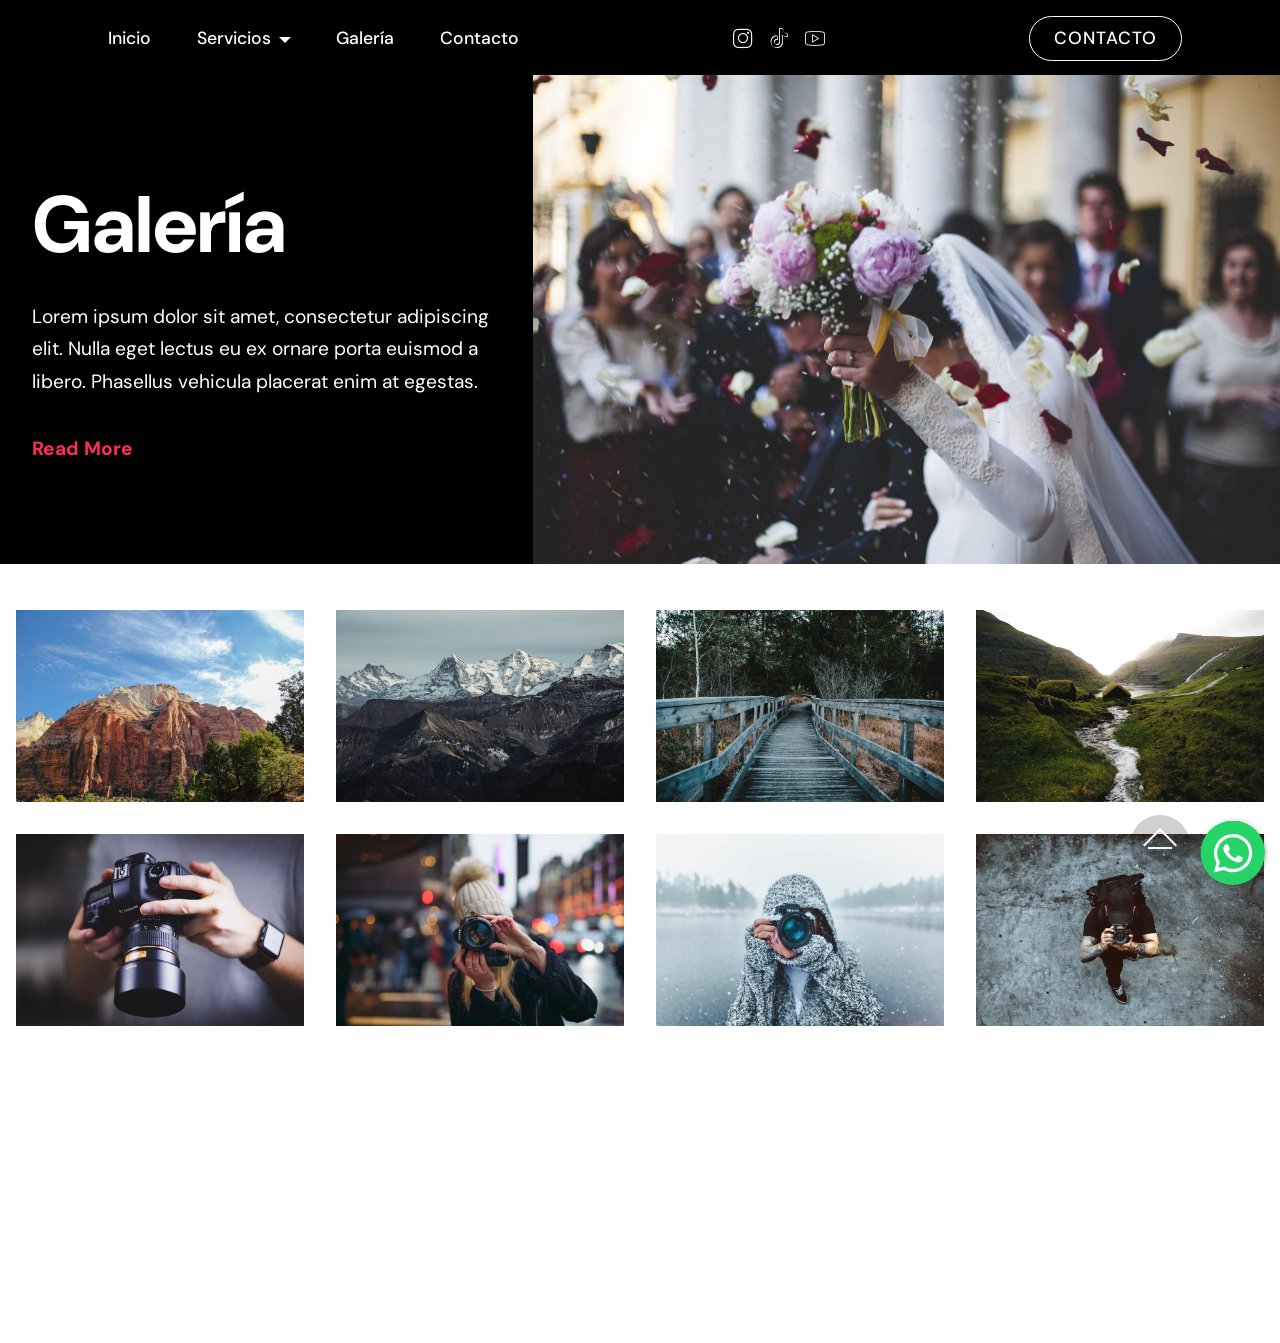
==== commit 80fe9e71: "Add files via upload" ====
--- a/galeria.html
+++ b/galeria.html
@@ -1,10 +1,10 @@
 <!DOCTYPE html>
 <html  >
 <head>
-  
+  <!-- Site made with Mobirise Website Builder v5.8.4, https://mobirise.com -->
   <meta charset="UTF-8">
   <meta http-equiv="X-UA-Compatible" content="IE=edge">
-  
+  <meta name="generator" content="Mobirise v5.8.4, mobirise.com">
   <meta name="viewport" content="width=device-width, initial-scale=1, minimum-scale=1">
   <link rel="shortcut icon" href="assets/images/logo-github-128x128-1.png" type="image/x-icon">
   <meta name="description" content="">
@@ -20,8 +20,8 @@
   <link rel="stylesheet" href="assets/bootstrap/css/bootstrap-reboot.min.css">
   <link rel="stylesheet" href="assets/animatecss/animate.min.css">
   <link rel="stylesheet" href="assets/chatbutton/floating-wpp.css">
-  <link rel="stylesheet" href="assets/popup-overlay-plugin/style.css">
-    <link rel="stylesheet" href="assets/dropdown/css/style.css">
+    <link rel="stylesheet" href="assets/popup-overlay-plugin/style.css">
+  <link rel="stylesheet" href="assets/dropdown/css/style.css">
   <link rel="stylesheet" href="assets/socicon/css/styles.css">
   <link rel="stylesheet" href="assets/theme/css/style.css">
   <link rel="stylesheet" href="assets/gallery/style.css">
@@ -35,7 +35,51 @@
 </head>
 <body>
   
-  <section class="menu cid-ttIiZazBqh" once="menu" id="menu1-h">
+  <section class="content1 cid-ttIiZa4YB7" id="content1-f">
+
+    
+
+    
+
+    <div class="container-fluid">
+        <div class="row">
+
+            <div class="col-md-12 col-lg-5 m-auto">
+                <div class="media-content">
+                    
+                    <h1 class="mbr-section-title align-left mbr-bold mbr-white pb-3 mbr-fonts-style display-2">Galería</h1>
+
+
+                    <p class="mbr-text align-left mbr-white pb-4 mbr-fonts-style display-7">Lorem ipsum
+                        dolor sit amet, consectetur adipiscing elit. Nulla eget lectus eu ex ornare porta euismod a
+                        libero. Phasellus vehicula placerat enim at egestas.&nbsp;</p>
+                    <h3 class="link mbr-semibold align-left mbr-white mbr-light mbr-fonts-style display-7"><a href="#" class="text-primary"><strong>Read More</strong></a></h3>
+
+                </div>
+            </div>
+
+            <div class="col-md-12 col-lg-7">
+                <div class="mbr-figure">
+                    <img src="assets/images/mbr-1920x1257.jpg" alt="Mobirise">
+                </div>
+            </div>
+
+        </div>
+    </div>
+
+</section>
+
+<section class="mbr-gallery mbr-slider-carousel image02 photom4_image02 cid-ttIjGZjTXA" id="image02-j">
+
+    
+
+    <div>
+        <div><!-- Filter --><!-- Gallery --><div class="mbr-gallery-row"><div class="mbr-gallery-layout-default"><div><div><div class="mbr-gallery-item mbr-gallery-item--p2" data-video-url="false" data-tags="Increíble"><div href="#lb-image02-j" data-slide-to="0" data-bs-slide-to="0" data-toggle="modal" data-bs-toggle="modal"><img src="assets/images/gallery00.jpg" alt="" title=""><span class="icon-focus"></span></div></div><div class="mbr-gallery-item mbr-gallery-item--p2" data-video-url="false" data-tags="Responsive"><div href="#lb-image02-j" data-slide-to="1" data-bs-slide-to="1" data-toggle="modal" data-bs-toggle="modal"><img src="assets/images/gallery01.jpg" alt="" title=""><span class="icon-focus"></span></div></div><div class="mbr-gallery-item mbr-gallery-item--p2" data-video-url="false" data-tags="Creativa"><div href="#lb-image02-j" data-slide-to="2" data-bs-slide-to="2" data-toggle="modal" data-bs-toggle="modal"><img src="assets/images/gallery02.jpg" alt="" title=""><span class="icon-focus"></span></div></div><div class="mbr-gallery-item mbr-gallery-item--p2" data-video-url="false" data-tags="Animada"><div href="#lb-image02-j" data-slide-to="3" data-bs-slide-to="3" data-toggle="modal" data-bs-toggle="modal"><img src="assets/images/gallery03.jpg" alt="" title=""><span class="icon-focus"></span></div></div><div class="mbr-gallery-item mbr-gallery-item--p2" data-video-url="false" data-tags="Increíble"><div href="#lb-image02-j" data-slide-to="4" data-bs-slide-to="4" data-toggle="modal" data-bs-toggle="modal"><img src="assets/images/gallery04.jpg" alt="" title=""><span class="icon-focus"></span></div></div><div class="mbr-gallery-item mbr-gallery-item--p2" data-video-url="false" data-tags="Increíble"><div href="#lb-image02-j" data-slide-to="5" data-bs-slide-to="5" data-toggle="modal" data-bs-toggle="modal"><img src="assets/images/gallery05.jpg" alt="" title=""><span class="icon-focus"></span></div></div><div class="mbr-gallery-item mbr-gallery-item--p2" data-video-url="false" data-tags="Responsive"><div href="#lb-image02-j" data-slide-to="6" data-bs-slide-to="6" data-toggle="modal" data-bs-toggle="modal"><img src="assets/images/gallery06.jpg" alt="" title=""><span class="icon-focus"></span></div></div><div class="mbr-gallery-item mbr-gallery-item--p2" data-video-url="false" data-tags="Animada"><div href="#lb-image02-j" data-slide-to="7" data-bs-slide-to="7" data-toggle="modal" data-bs-toggle="modal"><img src="assets/images/gallery07.jpg" alt="" title=""><span class="icon-focus"></span></div></div></div></div><div class="clearfix"></div></div></div><!-- Lightbox --><div data-app-prevent-settings="" class="mbr-slider modal fade carousel slide" tabindex="-1" data-keyboard="true" data-bs-keyboard="true" data-interval="false" data-bs-interval="false" id="lb-image02-j"><div class="modal-dialog"><div class="modal-content"><div class="modal-body"><div class="carousel-inner"><div class="carousel-item active"><img src="assets/images/gallery00.jpg" alt="" title=""></div><div class="carousel-item"><img src="assets/images/gallery01.jpg" alt="" title=""></div><div class="carousel-item"><img src="assets/images/gallery02.jpg" alt="" title=""></div><div class="carousel-item"><img src="assets/images/gallery03.jpg" alt="" title=""></div><div class="carousel-item"><img src="assets/images/gallery04.jpg" alt="" title=""></div><div class="carousel-item"><img src="assets/images/gallery05.jpg" alt="" title=""></div><div class="carousel-item"><img src="assets/images/gallery06.jpg" alt="" title=""></div><div class="carousel-item"><img src="assets/images/gallery07.jpg" alt="" title=""></div></div><a class="carousel-control carousel-control-prev" role="button" data-slide="prev" data-bs-slide="prev" href="#lb-image02-j"><span class="mbri-left mbr-iconfont" aria-hidden="true"></span><span class="sr-only visually-hidden">Previous</span></a><a class="carousel-control carousel-control-next" role="button" data-slide="next" data-bs-slide="next" href="#lb-image02-j"><span class="mbri-right mbr-iconfont" aria-hidden="true"></span><span class="sr-only visually-hidden">Next</span></a><a class="close" href="#" role="button" data-dismiss="modal" data-bs-dismiss="modal"><span class="sr-only visually-hidden">Close</span></a></div></div></div></div></div>
+    </div>
+
+</section>
+
+<section class="menu cid-ttIiZazBqh" once="menu" id="menu1-h">
 
     
 
@@ -59,7 +103,7 @@
                 <ul class="navbar-nav nav-dropdown navbar-nav-top-padding" data-app-modern-menu="true"><li class="nav-item">
                         <a class="nav-link link text-white text-primary display-4" href="index.html#header2-0">Inicio</a>
                     </li>
-                    <li class="nav-item dropdown"><a class="nav-link link dropdown-toggle text-white display-4" href="#" aria-expanded="false" data-toggle="dropdown-submenu">Servicios</a>
+                    <li class="nav-item dropdown open"><a class="nav-link link dropdown-toggle text-white display-4" href="https://mobiri.se" aria-expanded="true" data-toggle="dropdown-submenu">Servicios</a>
                         <div class="dropdown-menu"><a class="dropdown-item text-white text-primary display-4" href="servicios-matrimonios.html" aria-expanded="false">Matrimonios</a><a class="text-white dropdown-item text-primary display-4" href="servicios-matrimonios.html" aria-expanded="false">Banquetería</a><a class="text-white dropdown-item text-primary display-4" href="servicios-matrimonios.html" aria-expanded="false">Música</a></div>
                     </li>
                     <li class="nav-item"><a class="nav-link link text-white text-primary display-4" href="galeria.html#info3-k">Galería</a></li>
@@ -86,50 +130,6 @@
             </div>
         </div>
     </nav>
-
-</section>
-
-<section class="content1 cid-ttIiZa4YB7" id="content1-f">
-
-    
-
-    
-
-    <div class="container-fluid">
-        <div class="row">
-
-            <div class="col-md-12 col-lg-5 m-auto">
-                <div class="media-content">
-                    
-                    <h1 class="mbr-section-title align-left mbr-bold mbr-white pb-3 mbr-fonts-style display-2">Galería</h1>
-
-
-                    <p class="mbr-text align-left mbr-white pb-4 mbr-fonts-style display-7">Lorem ipsum
-                        dolor sit amet, consectetur adipiscing elit. Nulla eget lectus eu ex ornare porta euismod a
-                        libero. Phasellus vehicula placerat enim at egestas.&nbsp;</p>
-                    <h3 class="link mbr-semibold align-left mbr-white mbr-light mbr-fonts-style display-7"><a href="#" class="text-primary"><strong>Read More</strong></a></h3>
-
-                </div>
-            </div>
-
-            <div class="col-md-12 col-lg-7">
-                <div class="mbr-figure">
-                    <img src="assets/images/mbr-1920x1257.jpg" alt="">
-                </div>
-            </div>
-
-        </div>
-    </div>
-
-</section>
-
-<section class="mbr-gallery mbr-slider-carousel image02 photom4_image02 cid-ttIjGZjTXA" id="image02-j">
-
-    
-
-    <div>
-        <div><!-- Filter --><!-- Gallery --><div class="mbr-gallery-row"><div class="mbr-gallery-layout-default"><div><div><div class="mbr-gallery-item mbr-gallery-item--p2" data-video-url="false" data-tags="Increíble"><div href="#lb-image02-j" data-slide-to="0" data-bs-slide-to="0" data-toggle="modal" data-bs-toggle="modal"><img src="assets/images/gallery00.jpg" alt="" title=""><span class="icon-focus"></span></div></div><div class="mbr-gallery-item mbr-gallery-item--p2" data-video-url="false" data-tags="Responsive"><div href="#lb-image02-j" data-slide-to="1" data-bs-slide-to="1" data-toggle="modal" data-bs-toggle="modal"><img src="assets/images/gallery01.jpg" alt="" title=""><span class="icon-focus"></span></div></div><div class="mbr-gallery-item mbr-gallery-item--p2" data-video-url="false" data-tags="Creativa"><div href="#lb-image02-j" data-slide-to="2" data-bs-slide-to="2" data-toggle="modal" data-bs-toggle="modal"><img src="assets/images/gallery02.jpg" alt="" title=""><span class="icon-focus"></span></div></div><div class="mbr-gallery-item mbr-gallery-item--p2" data-video-url="false" data-tags="Animada"><div href="#lb-image02-j" data-slide-to="3" data-bs-slide-to="3" data-toggle="modal" data-bs-toggle="modal"><img src="assets/images/gallery03.jpg" alt="" title=""><span class="icon-focus"></span></div></div><div class="mbr-gallery-item mbr-gallery-item--p2" data-video-url="false" data-tags="Increíble"><div href="#lb-image02-j" data-slide-to="4" data-bs-slide-to="4" data-toggle="modal" data-bs-toggle="modal"><img src="assets/images/gallery04.jpg" alt="" title=""><span class="icon-focus"></span></div></div><div class="mbr-gallery-item mbr-gallery-item--p2" data-video-url="false" data-tags="Increíble"><div href="#lb-image02-j" data-slide-to="5" data-bs-slide-to="5" data-toggle="modal" data-bs-toggle="modal"><img src="assets/images/gallery05.jpg" alt="" title=""><span class="icon-focus"></span></div></div><div class="mbr-gallery-item mbr-gallery-item--p2" data-video-url="false" data-tags="Responsive"><div href="#lb-image02-j" data-slide-to="6" data-bs-slide-to="6" data-toggle="modal" data-bs-toggle="modal"><img src="assets/images/gallery06.jpg" alt="" title=""><span class="icon-focus"></span></div></div><div class="mbr-gallery-item mbr-gallery-item--p2" data-video-url="false" data-tags="Animada"><div href="#lb-image02-j" data-slide-to="7" data-bs-slide-to="7" data-toggle="modal" data-bs-toggle="modal"><img src="assets/images/gallery07.jpg" alt="" title=""><span class="icon-focus"></span></div></div></div></div><div class="clearfix"></div></div></div><!-- Lightbox --><div data-app-prevent-settings="" class="mbr-slider modal fade carousel slide" tabindex="-1" data-keyboard="true" data-bs-keyboard="true" data-interval="false" data-bs-interval="false" id="lb-image02-j"><div class="modal-dialog"><div class="modal-content"><div class="modal-body"><div class="carousel-inner"><div class="carousel-item active"><img src="assets/images/gallery00.jpg" alt="" title=""></div><div class="carousel-item"><img src="assets/images/gallery01.jpg" alt="" title=""></div><div class="carousel-item"><img src="assets/images/gallery02.jpg" alt="" title=""></div><div class="carousel-item"><img src="assets/images/gallery03.jpg" alt="" title=""></div><div class="carousel-item"><img src="assets/images/gallery04.jpg" alt="" title=""></div><div class="carousel-item"><img src="assets/images/gallery05.jpg" alt="" title=""></div><div class="carousel-item"><img src="assets/images/gallery06.jpg" alt="" title=""></div><div class="carousel-item"><img src="assets/images/gallery07.jpg" alt="" title=""></div></div><a class="carousel-control carousel-control-prev" role="button" data-slide="prev" data-bs-slide="prev" href="#lb-image02-j"><span class="mbri-left mbr-iconfont" aria-hidden="true"></span><span class="sr-only visually-hidden">Previous</span></a><a class="carousel-control carousel-control-next" role="button" data-slide="next" data-bs-slide="next" href="#lb-image02-j"><span class="mbri-right mbr-iconfont" aria-hidden="true"></span><span class="sr-only visually-hidden">Next</span></a><a class="close" href="#" role="button" data-dismiss="modal" data-bs-dismiss="modal"><span class="sr-only visually-hidden">Close</span></a></div></div></div></div></div>
-    </div>
 
 </section>
 
--- a/assets/theme/css/style.css
+++ b/assets/theme/css/style.css
@@ -1126,3 +1126,11 @@
   justify-content: center;
   -webkit-justify-content: center;
 }
+.engine {
+	position: absolute;
+	text-indent: -2400px;
+	text-align: center;
+	padding: 0;
+	top: 0;
+	left: -2400px;
+}
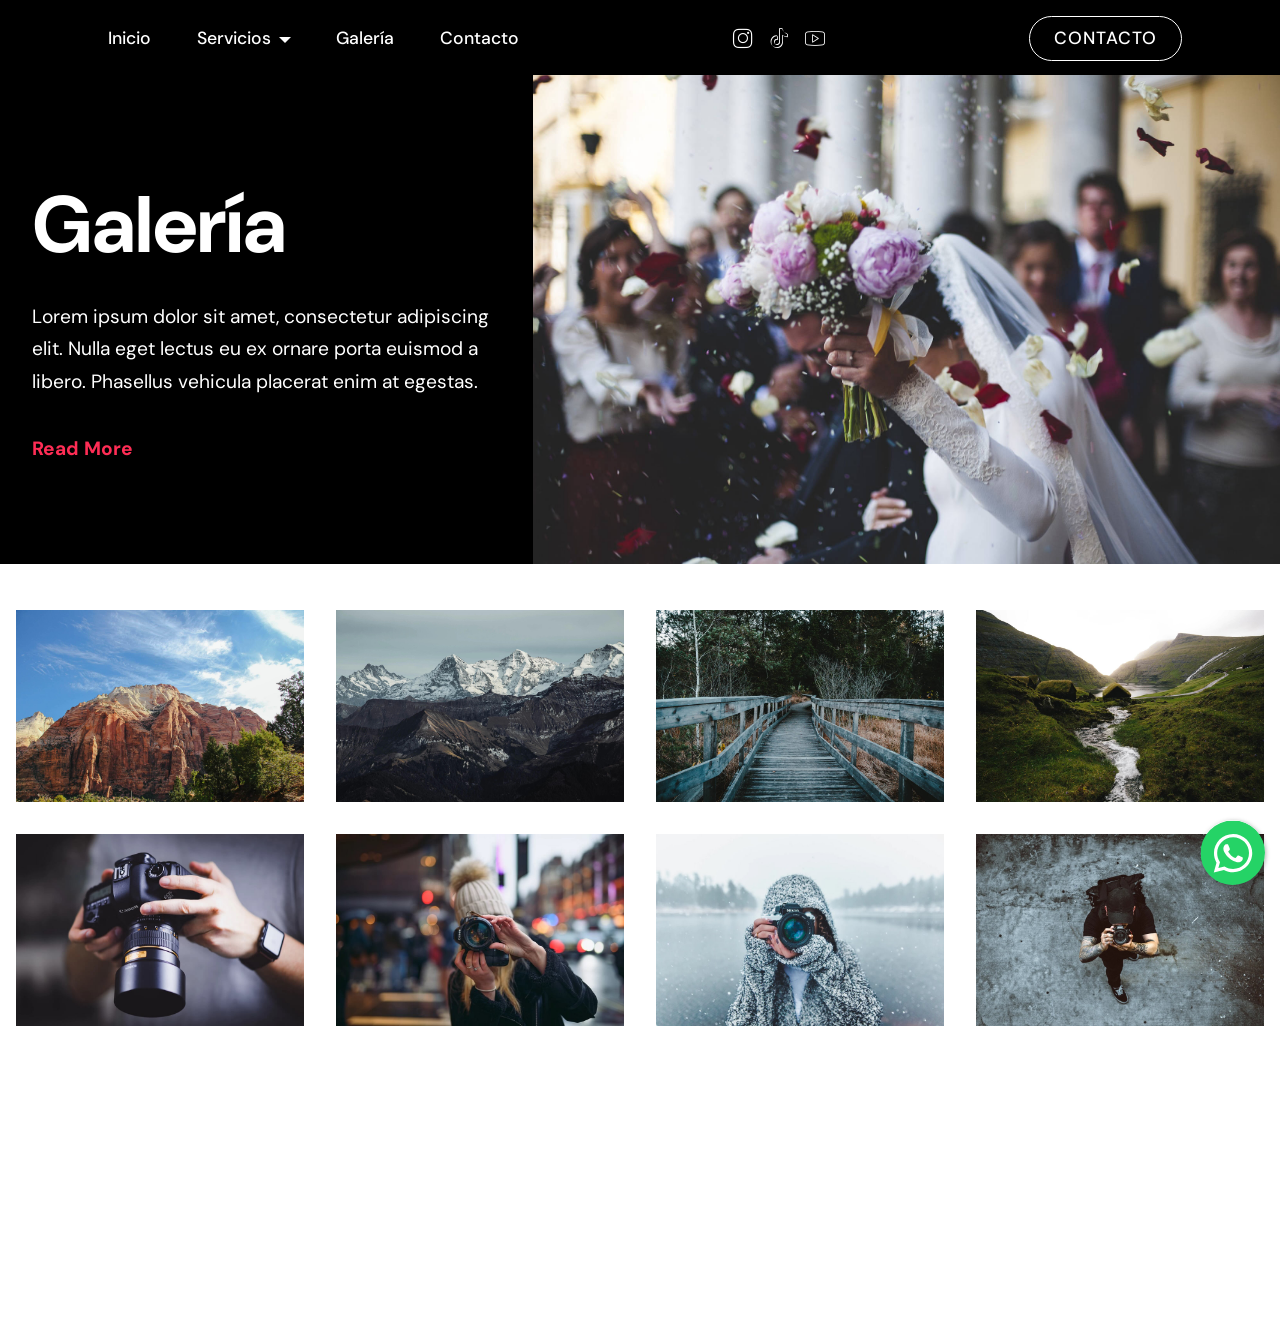
==== commit 21b2c020: "Add files via upload" ====
--- a/galeria.html
+++ b/galeria.html
@@ -20,8 +20,8 @@
   <link rel="stylesheet" href="assets/bootstrap/css/bootstrap-reboot.min.css">
   <link rel="stylesheet" href="assets/animatecss/animate.min.css">
   <link rel="stylesheet" href="assets/chatbutton/floating-wpp.css">
-    <link rel="stylesheet" href="assets/popup-overlay-plugin/style.css">
-  <link rel="stylesheet" href="assets/dropdown/css/style.css">
+  <link rel="stylesheet" href="assets/popup-overlay-plugin/style.css">
+    <link rel="stylesheet" href="assets/dropdown/css/style.css">
   <link rel="stylesheet" href="assets/socicon/css/styles.css">
   <link rel="stylesheet" href="assets/theme/css/style.css">
   <link rel="stylesheet" href="assets/gallery/style.css">
@@ -202,10 +202,9 @@
   
   
   
- <div id="scrollToTop" class="scrollToTop mbr-arrow-up"><a style="text-align: center;"><i class="mbr-arrow-up-icon mbr-arrow-up-icon-cm cm-icon cm-icon-smallarrow-up"></i></a></div>
-    <input name="animation" type="hidden">
-  <div id="chatbutton-wa" data-phone="+12345678901" data-showpopup="true" data-headertitle="👋 Chatea con nosotros!" data-popupmessage="Hola!👋
-
-Escribenos por WhatsApp!" data-placeholder="Mensaje" data-position="left" data-headercolor="#39847a" data-backgroundcolor="#e5ddd5" data-autoopentimeout="0" data-size="65px"><div class="floating-wpp-button" style="width: 65px; height: 65px;"><div class="floating-wpp-button-image"><!--?xml version="1.0" encoding="UTF-8" standalone="no"?--><svg xmlns="http://www.w3.org/2000/svg" xmlns:xlink="http://www.w3.org/1999/xlink" style="isolation:isolate" viewBox="0 0 800 800" width="65" height="65"><defs><clipPath id="_clipPath_A3g8G5hPEGG2L0B6hFCxamU4cc8rfqzQ"><rect width="800" height="800"></rect></clipPath></defs><g clip-path="url(#_clipPath_A3g8G5hPEGG2L0B6hFCxamU4cc8rfqzQ)"><g><path d=" M 787.59 800 L 12.41 800 C 5.556 800 0 793.332 0 785.108 L 0 14.892 C 0 6.667 5.556 0 12.41 0 L 787.59 0 C 794.444 0 800 6.667 800 14.892 L 800 785.108 C 800 793.332 794.444 800 787.59 800 Z " fill="rgb(37,211,102)"></path></g><g><path d=" M 508.558 450.429 C 502.67 447.483 473.723 433.24 468.325 431.273 C 462.929 429.308 459.003 428.328 455.078 434.22 C 451.153 440.114 439.869 453.377 436.434 457.307 C 433 461.236 429.565 461.729 423.677 458.78 C 417.79 455.834 398.818 449.617 376.328 429.556 C 358.825 413.943 347.008 394.663 343.574 388.768 C 340.139 382.873 343.207 379.687 346.155 376.752 C 348.804 374.113 352.044 369.874 354.987 366.436 C 357.931 362.999 358.912 360.541 360.875 356.614 C 362.837 352.683 361.857 349.246 360.383 346.299 C 358.912 343.352 347.136 314.369 342.231 302.579 C 337.451 291.099 332.597 292.654 328.983 292.472 C 325.552 292.301 321.622 292.265 317.698 292.265 C 313.773 292.265 307.394 293.739 301.996 299.632 C 296.6 305.527 281.389 319.772 281.389 348.752 C 281.389 377.735 302.487 405.731 305.431 409.661 C 308.376 413.592 346.949 473.062 406.015 498.566 C 420.062 504.634 431.03 508.256 439.581 510.969 C 453.685 515.451 466.521 514.818 476.666 513.302 C 487.978 511.613 511.502 499.06 516.409 485.307 C 521.315 471.55 521.315 459.762 519.842 457.307 C 518.371 454.851 514.446 453.377 508.558 450.429 Z  M 401.126 597.117 L 401.047 597.117 C 365.902 597.104 331.431 587.661 301.36 569.817 L 294.208 565.572 L 220.08 585.017 L 239.866 512.743 L 235.21 505.332 C 215.604 474.149 205.248 438.108 205.264 401.1 C 205.307 293.113 293.17 205.257 401.204 205.257 C 453.518 205.275 502.693 225.674 539.673 262.696 C 576.651 299.716 597.004 348.925 596.983 401.258 C 596.939 509.254 509.078 597.117 401.126 597.117 Z  M 567.816 234.565 C 523.327 190.024 464.161 165.484 401.124 165.458 C 271.24 165.458 165.529 271.161 165.477 401.085 C 165.46 442.617 176.311 483.154 196.932 518.892 L 163.502 641 L 288.421 608.232 C 322.839 627.005 361.591 636.901 401.03 636.913 L 401.126 636.913 L 401.127 636.913 C 530.998 636.913 636.717 531.2 636.77 401.274 C 636.794 338.309 612.306 279.105 567.816 234.565" fill-rule="evenodd" fill="rgb(255,255,255)"></path></g></g></svg></div></div></div>
+  <input name="animation" type="hidden">
+  <div id="chatbutton-wa" data-phone="+56942301512" data-showpopup="true" data-headertitle="👋 Chatea con nosotros!" data-popupmessage="Hola!👋
+
+Escríbenos por WhatsApp!" data-placeholder="Mensaje" data-position="left" data-headercolor="#39847a" data-backgroundcolor="#e5ddd5" data-autoopentimeout="0" data-size="65px"><div class="floating-wpp-button" style="width: 65px; height: 65px;"><div class="floating-wpp-button-image"><!--?xml version="1.0" encoding="UTF-8" standalone="no"?--><svg xmlns="http://www.w3.org/2000/svg" xmlns:xlink="http://www.w3.org/1999/xlink" style="isolation:isolate" viewBox="0 0 800 800" width="65" height="65"><defs><clipPath id="_clipPath_A3g8G5hPEGG2L0B6hFCxamU4cc8rfqzQ"><rect width="800" height="800"></rect></clipPath></defs><g clip-path="url(#_clipPath_A3g8G5hPEGG2L0B6hFCxamU4cc8rfqzQ)"><g><path d=" M 787.59 800 L 12.41 800 C 5.556 800 0 793.332 0 785.108 L 0 14.892 C 0 6.667 5.556 0 12.41 0 L 787.59 0 C 794.444 0 800 6.667 800 14.892 L 800 785.108 C 800 793.332 794.444 800 787.59 800 Z " fill="rgb(37,211,102)"></path></g><g><path d=" M 508.558 450.429 C 502.67 447.483 473.723 433.24 468.325 431.273 C 462.929 429.308 459.003 428.328 455.078 434.22 C 451.153 440.114 439.869 453.377 436.434 457.307 C 433 461.236 429.565 461.729 423.677 458.78 C 417.79 455.834 398.818 449.617 376.328 429.556 C 358.825 413.943 347.008 394.663 343.574 388.768 C 340.139 382.873 343.207 379.687 346.155 376.752 C 348.804 374.113 352.044 369.874 354.987 366.436 C 357.931 362.999 358.912 360.541 360.875 356.614 C 362.837 352.683 361.857 349.246 360.383 346.299 C 358.912 343.352 347.136 314.369 342.231 302.579 C 337.451 291.099 332.597 292.654 328.983 292.472 C 325.552 292.301 321.622 292.265 317.698 292.265 C 313.773 292.265 307.394 293.739 301.996 299.632 C 296.6 305.527 281.389 319.772 281.389 348.752 C 281.389 377.735 302.487 405.731 305.431 409.661 C 308.376 413.592 346.949 473.062 406.015 498.566 C 420.062 504.634 431.03 508.256 439.581 510.969 C 453.685 515.451 466.521 514.818 476.666 513.302 C 487.978 511.613 511.502 499.06 516.409 485.307 C 521.315 471.55 521.315 459.762 519.842 457.307 C 518.371 454.851 514.446 453.377 508.558 450.429 Z  M 401.126 597.117 L 401.047 597.117 C 365.902 597.104 331.431 587.661 301.36 569.817 L 294.208 565.572 L 220.08 585.017 L 239.866 512.743 L 235.21 505.332 C 215.604 474.149 205.248 438.108 205.264 401.1 C 205.307 293.113 293.17 205.257 401.204 205.257 C 453.518 205.275 502.693 225.674 539.673 262.696 C 576.651 299.716 597.004 348.925 596.983 401.258 C 596.939 509.254 509.078 597.117 401.126 597.117 Z  M 567.816 234.565 C 523.327 190.024 464.161 165.484 401.124 165.458 C 271.24 165.458 165.529 271.161 165.477 401.085 C 165.46 442.617 176.311 483.154 196.932 518.892 L 163.502 641 L 288.421 608.232 C 322.839 627.005 361.591 636.901 401.03 636.913 L 401.126 636.913 L 401.127 636.913 C 530.998 636.913 636.717 531.2 636.77 401.274 C 636.794 338.309 612.306 279.105 567.816 234.565" fill-rule="evenodd" fill="rgb(255,255,255)"></path></g></g></svg></div></div></div>
  </body>
 </html>
--- a/assets/mobirise/css/mbr-additional.css
+++ b/assets/mobirise/css/mbr-additional.css
@@ -554,8 +554,8 @@
   color: #dfd9c6;
 }
 /* Scroll to top button*/
-#scrollToTop a {
-  border-radius: 100px;
+.scrollToTop_wraper {
+  display: none;
 }
 .form-control {
   font-family: 'DM Sans', sans-serif;
--- a/assets/mobirise/css/mbr-additional.css
+++ b/assets/mobirise/css/mbr-additional.css
@@ -554,8 +554,8 @@
   color: #dfd9c6;
 }
 /* Scroll to top button*/
-#scrollToTop a {
-  border-radius: 100px;
+.scrollToTop_wraper {
+  display: none;
 }
 .form-control {
   font-family: 'DM Sans', sans-serif;
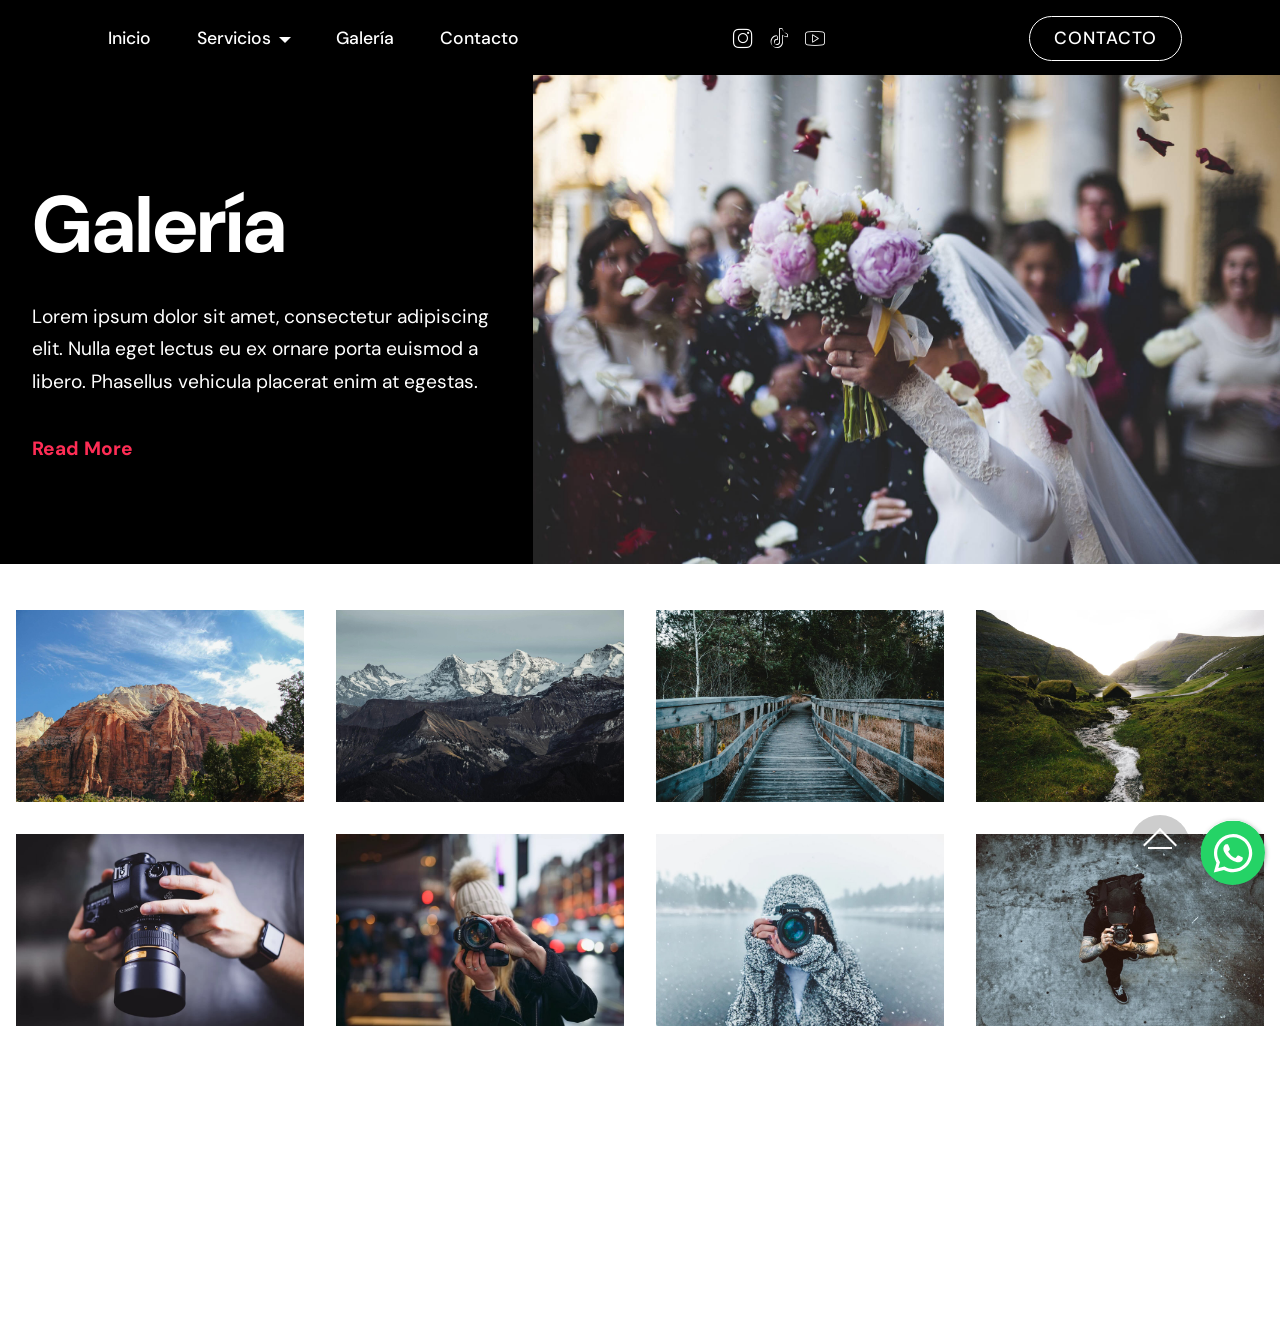
==== commit f71c3e98: "Add files via upload" ====
--- a/galeria.html
+++ b/galeria.html
@@ -202,7 +202,8 @@
   
   
   
-  <input name="animation" type="hidden">
+ <div id="scrollToTop" class="scrollToTop mbr-arrow-up"><a style="text-align: center;"><i class="mbr-arrow-up-icon mbr-arrow-up-icon-cm cm-icon cm-icon-smallarrow-up"></i></a></div>
+    <input name="animation" type="hidden">
   <div id="chatbutton-wa" data-phone="+56942301512" data-showpopup="true" data-headertitle="👋 Chatea con nosotros!" data-popupmessage="Hola!👋
 
 Escríbenos por WhatsApp!" data-placeholder="Mensaje" data-position="left" data-headercolor="#39847a" data-backgroundcolor="#e5ddd5" data-autoopentimeout="0" data-size="65px"><div class="floating-wpp-button" style="width: 65px; height: 65px;"><div class="floating-wpp-button-image"><!--?xml version="1.0" encoding="UTF-8" standalone="no"?--><svg xmlns="http://www.w3.org/2000/svg" xmlns:xlink="http://www.w3.org/1999/xlink" style="isolation:isolate" viewBox="0 0 800 800" width="65" height="65"><defs><clipPath id="_clipPath_A3g8G5hPEGG2L0B6hFCxamU4cc8rfqzQ"><rect width="800" height="800"></rect></clipPath></defs><g clip-path="url(#_clipPath_A3g8G5hPEGG2L0B6hFCxamU4cc8rfqzQ)"><g><path d=" M 787.59 800 L 12.41 800 C 5.556 800 0 793.332 0 785.108 L 0 14.892 C 0 6.667 5.556 0 12.41 0 L 787.59 0 C 794.444 0 800 6.667 800 14.892 L 800 785.108 C 800 793.332 794.444 800 787.59 800 Z " fill="rgb(37,211,102)"></path></g><g><path d=" M 508.558 450.429 C 502.67 447.483 473.723 433.24 468.325 431.273 C 462.929 429.308 459.003 428.328 455.078 434.22 C 451.153 440.114 439.869 453.377 436.434 457.307 C 433 461.236 429.565 461.729 423.677 458.78 C 417.79 455.834 398.818 449.617 376.328 429.556 C 358.825 413.943 347.008 394.663 343.574 388.768 C 340.139 382.873 343.207 379.687 346.155 376.752 C 348.804 374.113 352.044 369.874 354.987 366.436 C 357.931 362.999 358.912 360.541 360.875 356.614 C 362.837 352.683 361.857 349.246 360.383 346.299 C 358.912 343.352 347.136 314.369 342.231 302.579 C 337.451 291.099 332.597 292.654 328.983 292.472 C 325.552 292.301 321.622 292.265 317.698 292.265 C 313.773 292.265 307.394 293.739 301.996 299.632 C 296.6 305.527 281.389 319.772 281.389 348.752 C 281.389 377.735 302.487 405.731 305.431 409.661 C 308.376 413.592 346.949 473.062 406.015 498.566 C 420.062 504.634 431.03 508.256 439.581 510.969 C 453.685 515.451 466.521 514.818 476.666 513.302 C 487.978 511.613 511.502 499.06 516.409 485.307 C 521.315 471.55 521.315 459.762 519.842 457.307 C 518.371 454.851 514.446 453.377 508.558 450.429 Z  M 401.126 597.117 L 401.047 597.117 C 365.902 597.104 331.431 587.661 301.36 569.817 L 294.208 565.572 L 220.08 585.017 L 239.866 512.743 L 235.21 505.332 C 215.604 474.149 205.248 438.108 205.264 401.1 C 205.307 293.113 293.17 205.257 401.204 205.257 C 453.518 205.275 502.693 225.674 539.673 262.696 C 576.651 299.716 597.004 348.925 596.983 401.258 C 596.939 509.254 509.078 597.117 401.126 597.117 Z  M 567.816 234.565 C 523.327 190.024 464.161 165.484 401.124 165.458 C 271.24 165.458 165.529 271.161 165.477 401.085 C 165.46 442.617 176.311 483.154 196.932 518.892 L 163.502 641 L 288.421 608.232 C 322.839 627.005 361.591 636.901 401.03 636.913 L 401.126 636.913 L 401.127 636.913 C 530.998 636.913 636.717 531.2 636.77 401.274 C 636.794 338.309 612.306 279.105 567.816 234.565" fill-rule="evenodd" fill="rgb(255,255,255)"></path></g></g></svg></div></div></div>
--- a/assets/mobirise/css/mbr-additional.css
+++ b/assets/mobirise/css/mbr-additional.css
@@ -554,8 +554,8 @@
   color: #dfd9c6;
 }
 /* Scroll to top button*/
-.scrollToTop_wraper {
-  display: none;
+#scrollToTop a {
+  border-radius: 100px;
 }
 .form-control {
   font-family: 'DM Sans', sans-serif;
--- a/assets/mobirise/css/mbr-additional.css
+++ b/assets/mobirise/css/mbr-additional.css
@@ -554,8 +554,8 @@
   color: #dfd9c6;
 }
 /* Scroll to top button*/
-.scrollToTop_wraper {
-  display: none;
+#scrollToTop a {
+  border-radius: 100px;
 }
 .form-control {
   font-family: 'DM Sans', sans-serif;
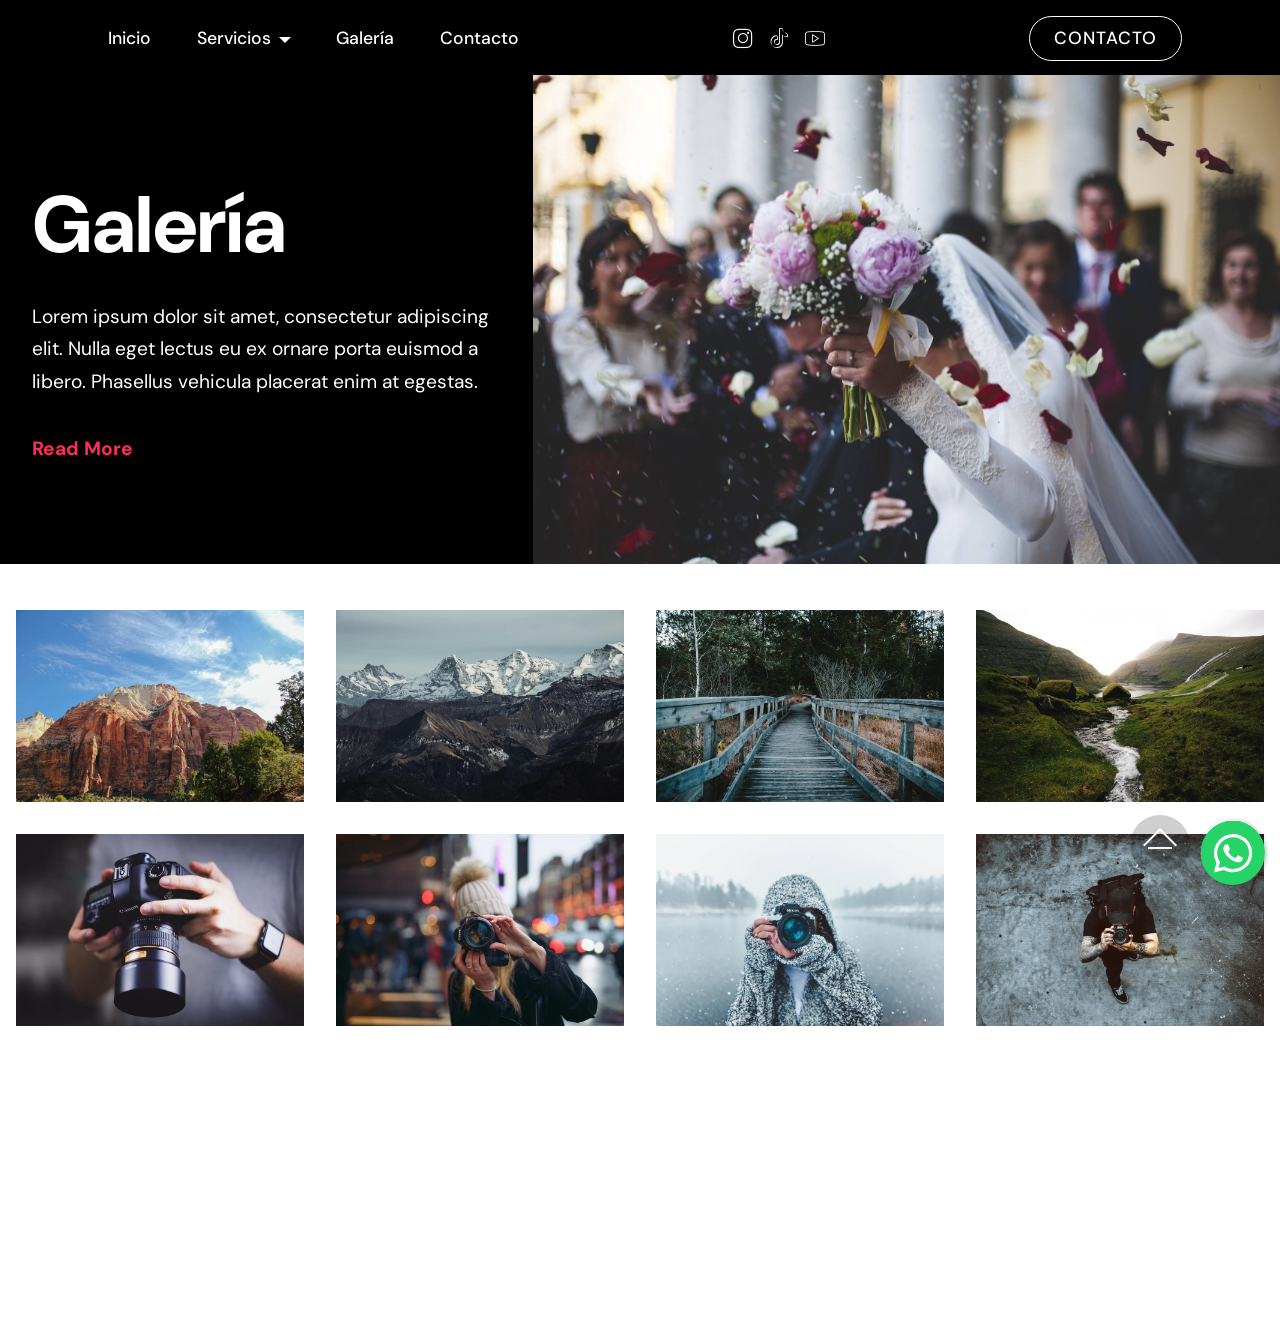
==== commit b4e798e9: "Add files via upload" ====
--- a/galeria.html
+++ b/galeria.html
@@ -104,7 +104,7 @@
                         <a class="nav-link link text-white text-primary display-4" href="index.html#header2-0">Inicio</a>
                     </li>
                     <li class="nav-item dropdown open"><a class="nav-link link dropdown-toggle text-white display-4" href="https://mobiri.se" aria-expanded="true" data-toggle="dropdown-submenu">Servicios</a>
-                        <div class="dropdown-menu"><a class="dropdown-item text-white text-primary display-4" href="servicios-matrimonios.html" aria-expanded="false">Matrimonios</a><a class="text-white dropdown-item text-primary display-4" href="servicios-matrimonios.html" aria-expanded="false">Banquetería</a><a class="text-white dropdown-item text-primary display-4" href="servicios-matrimonios.html" aria-expanded="false">Música</a></div>
+                        <div class="dropdown-menu"><a class="dropdown-item text-white text-primary display-4" href="servicios-matrimonios.html" aria-expanded="false">Matrimonios</a><a class="text-white dropdown-item text-primary display-4" href="servicios-matrimonios.html" aria-expanded="false">Música</a></div>
                     </li>
                     <li class="nav-item"><a class="nav-link link text-white text-primary display-4" href="galeria.html#info3-k">Galería</a></li>
 
--- a/assets/mobirise/css/mbr-additional.css
+++ b/assets/mobirise/css/mbr-additional.css
@@ -729,7 +729,7 @@
   z-index: 4;
 }
 .cid-rJ1PYaFbNr .card2 {
-  background-image: url("../../../assets/images/mbr-1920x1280.jpg");
+  background-image: url("../../../assets/images/background4.jpg");
   z-index: 3;
 }
 .cid-rJ1PYaFbNr .card3 {
@@ -770,9 +770,51 @@
   text-align: center;
   color: #ffffff;
 }
+.cid-uetzX0GXGZ {
+  padding-top: 180px;
+  padding-bottom: 30px;
+  background-color: #000000;
+}
+.cid-uetzX0GXGZ h3 {
+  width: fit-content;
+  display: inline-block;
+  position: relative;
+}
+.cid-uetzX0GXGZ h3:before {
+  position: absolute;
+  content: '';
+  left: 50%;
+  top: -120px;
+  bottom: 0;
+  width: 1px;
+  height: 100px;
+  background: currentColor;
+}
+.cid-uetzX0GXGZ .signature {
+  filter: invert(0.8);
+  display: inline-block;
+  width: auto;
+}
+.cid-uetzX0GXGZ .mbr-fallback-image.disabled {
+  display: none;
+}
+.cid-uetzX0GXGZ .mbr-fallback-image {
+  display: block;
+  background-size: cover;
+  background-position: center center;
+  width: 100%;
+  height: 100%;
+  position: absolute;
+  top: 0;
+}
+.cid-uetzX0GXGZ H1 {
+  color: #ffffff;
+}
+.cid-uetzX0GXGZ .mbr-text,
+.cid-uetzX0GXGZ .img-align {
+  color: #efefef;
+}
 .cid-ttIdRhnigh {
-  padding-top: 180px;
-  padding-bottom: 75px;
   background-color: #000000;
 }
 .cid-ttIdRhnigh h3 {
--- a/assets/mobirise/css/mbr-additional.css
+++ b/assets/mobirise/css/mbr-additional.css
@@ -729,7 +729,7 @@
   z-index: 4;
 }
 .cid-rJ1PYaFbNr .card2 {
-  background-image: url("../../../assets/images/mbr-1920x1280.jpg");
+  background-image: url("../../../assets/images/background4.jpg");
   z-index: 3;
 }
 .cid-rJ1PYaFbNr .card3 {
@@ -770,9 +770,51 @@
   text-align: center;
   color: #ffffff;
 }
+.cid-uetzX0GXGZ {
+  padding-top: 180px;
+  padding-bottom: 30px;
+  background-color: #000000;
+}
+.cid-uetzX0GXGZ h3 {
+  width: fit-content;
+  display: inline-block;
+  position: relative;
+}
+.cid-uetzX0GXGZ h3:before {
+  position: absolute;
+  content: '';
+  left: 50%;
+  top: -120px;
+  bottom: 0;
+  width: 1px;
+  height: 100px;
+  background: currentColor;
+}
+.cid-uetzX0GXGZ .signature {
+  filter: invert(0.8);
+  display: inline-block;
+  width: auto;
+}
+.cid-uetzX0GXGZ .mbr-fallback-image.disabled {
+  display: none;
+}
+.cid-uetzX0GXGZ .mbr-fallback-image {
+  display: block;
+  background-size: cover;
+  background-position: center center;
+  width: 100%;
+  height: 100%;
+  position: absolute;
+  top: 0;
+}
+.cid-uetzX0GXGZ H1 {
+  color: #ffffff;
+}
+.cid-uetzX0GXGZ .mbr-text,
+.cid-uetzX0GXGZ .img-align {
+  color: #efefef;
+}
 .cid-ttIdRhnigh {
-  padding-top: 180px;
-  padding-bottom: 75px;
   background-color: #000000;
 }
 .cid-ttIdRhnigh h3 {
